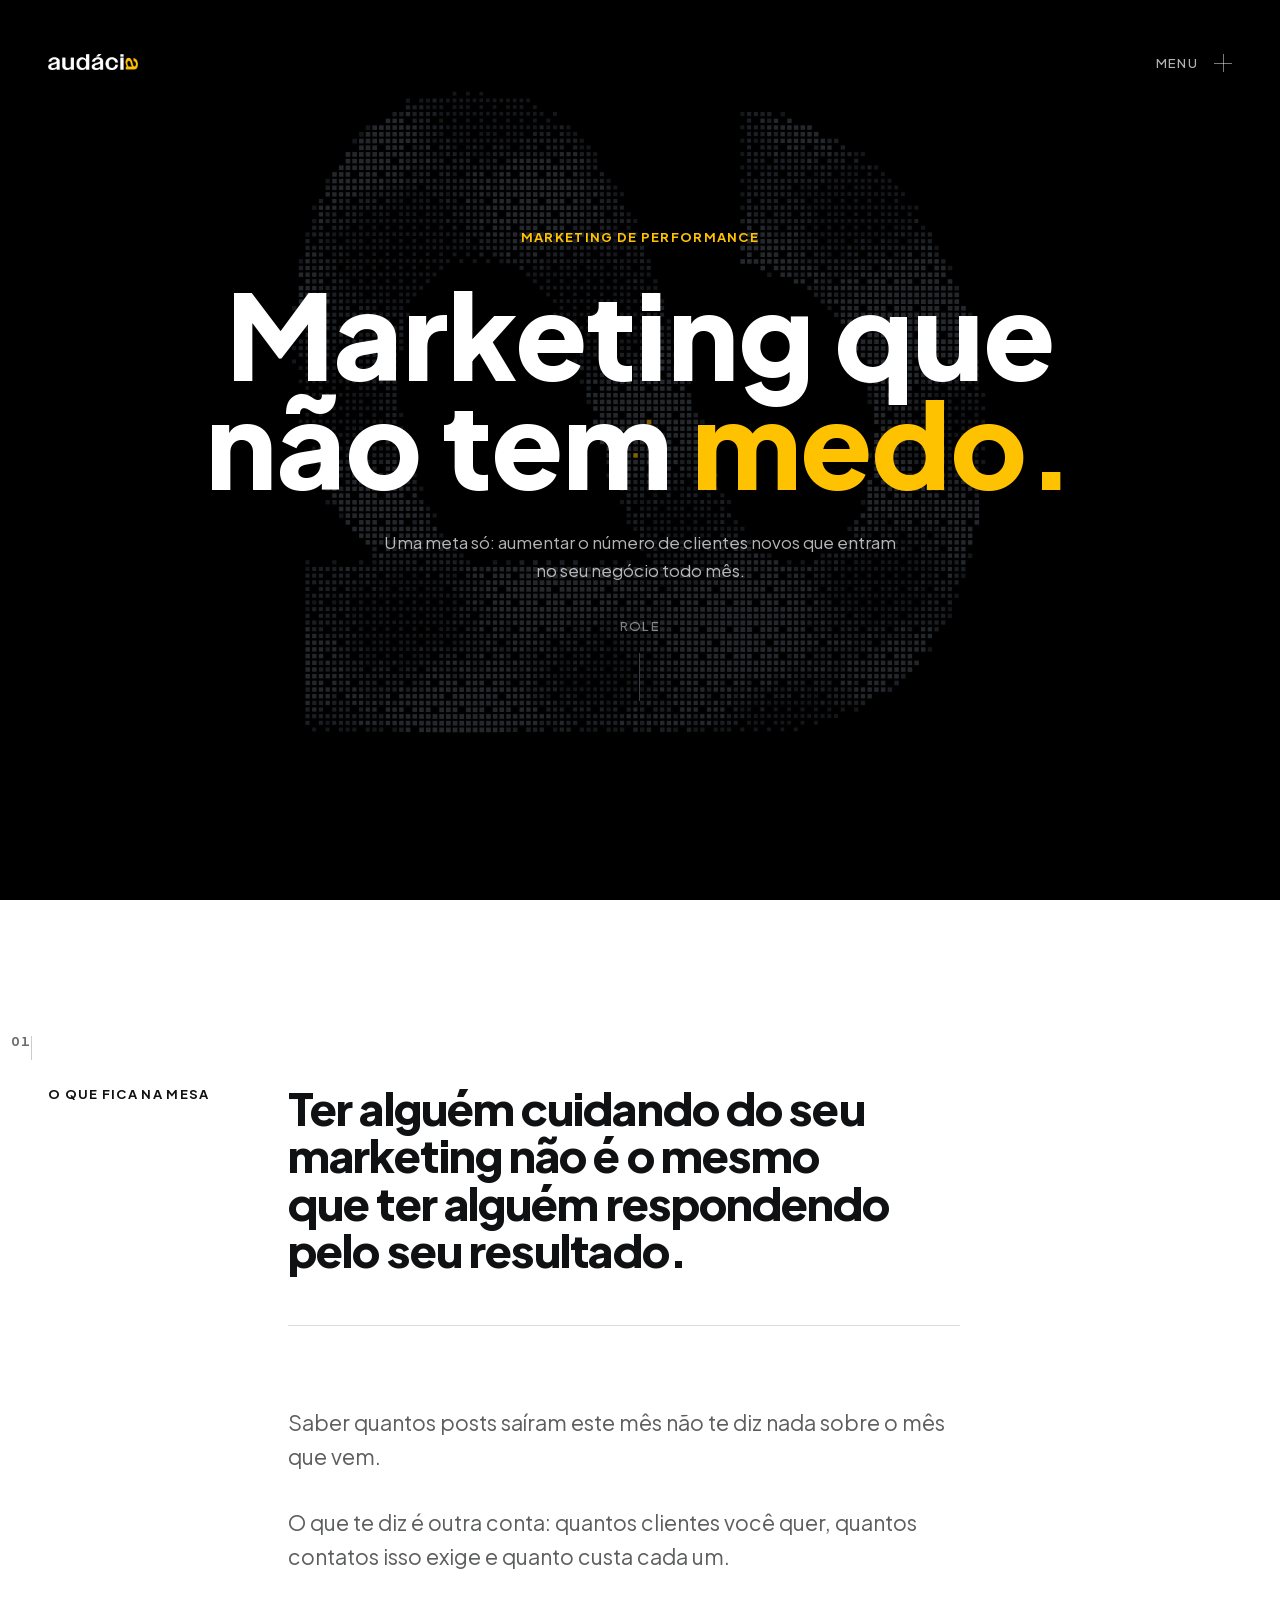
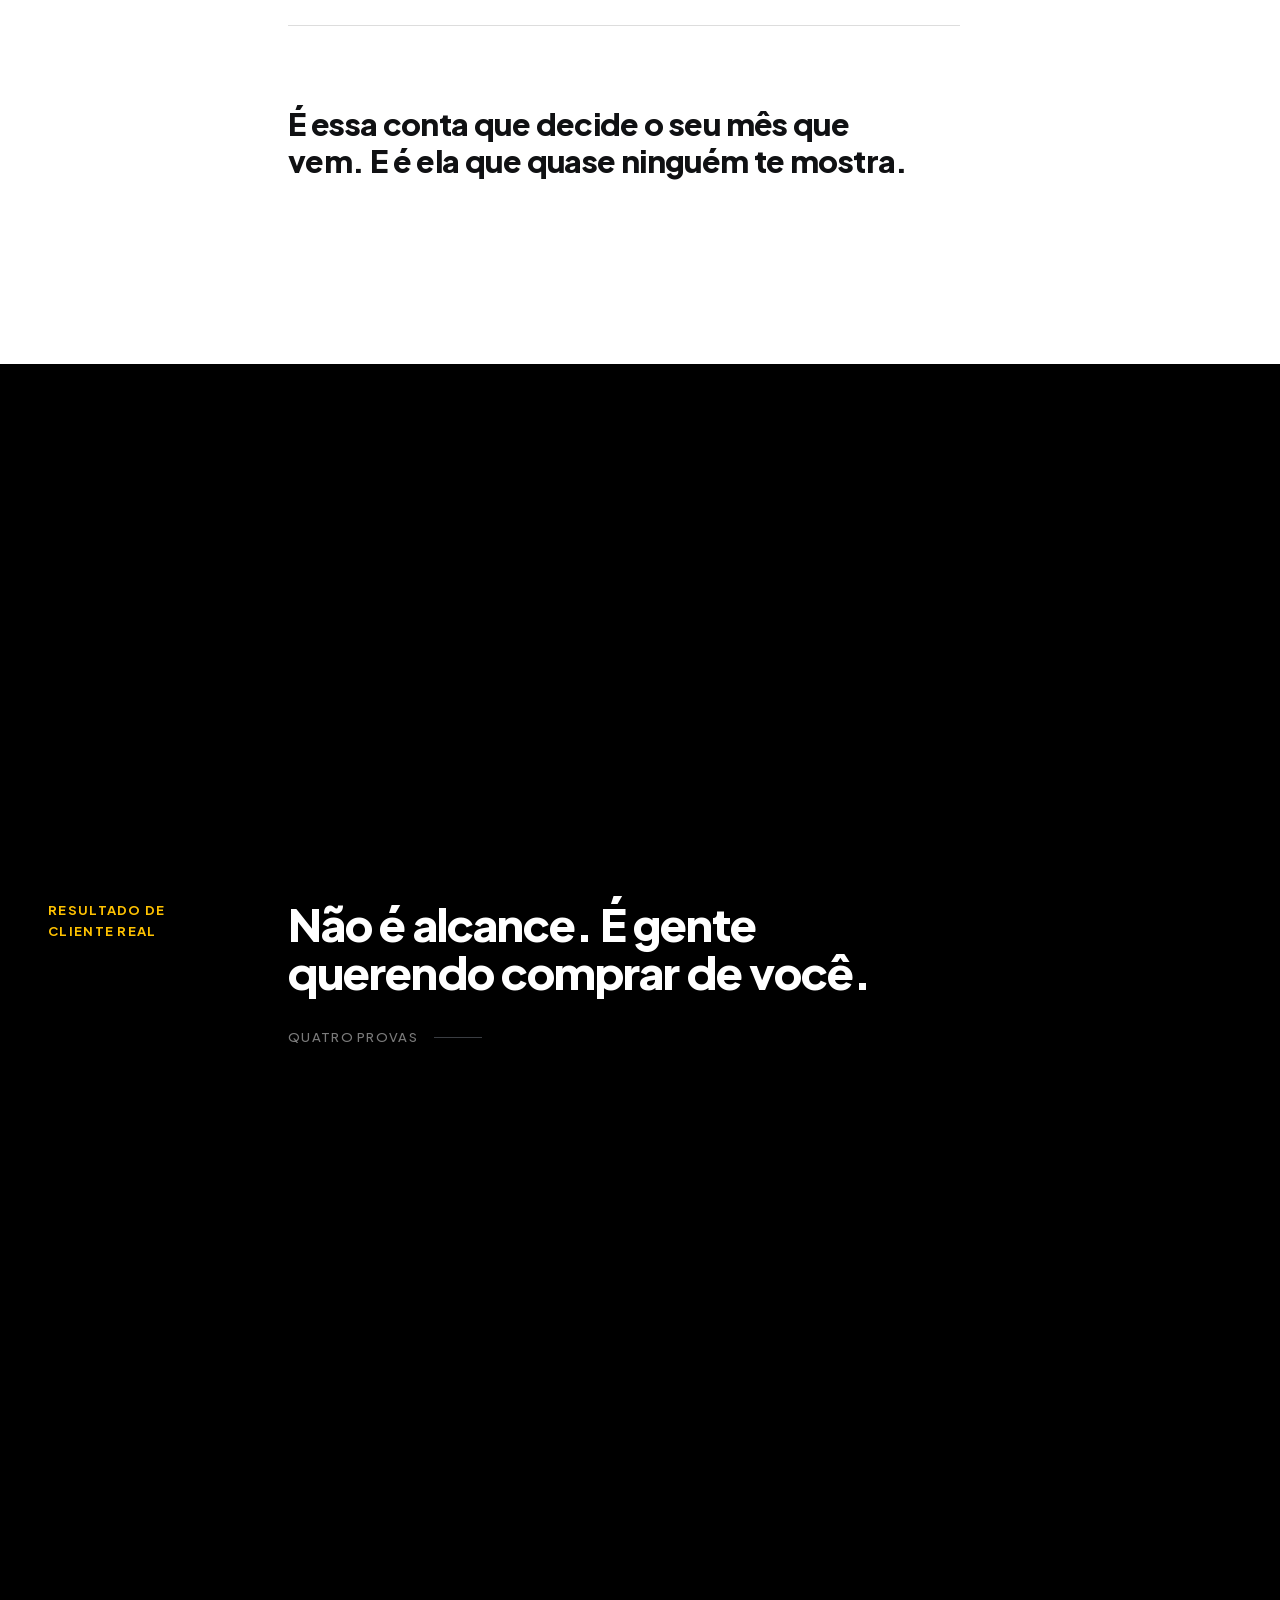
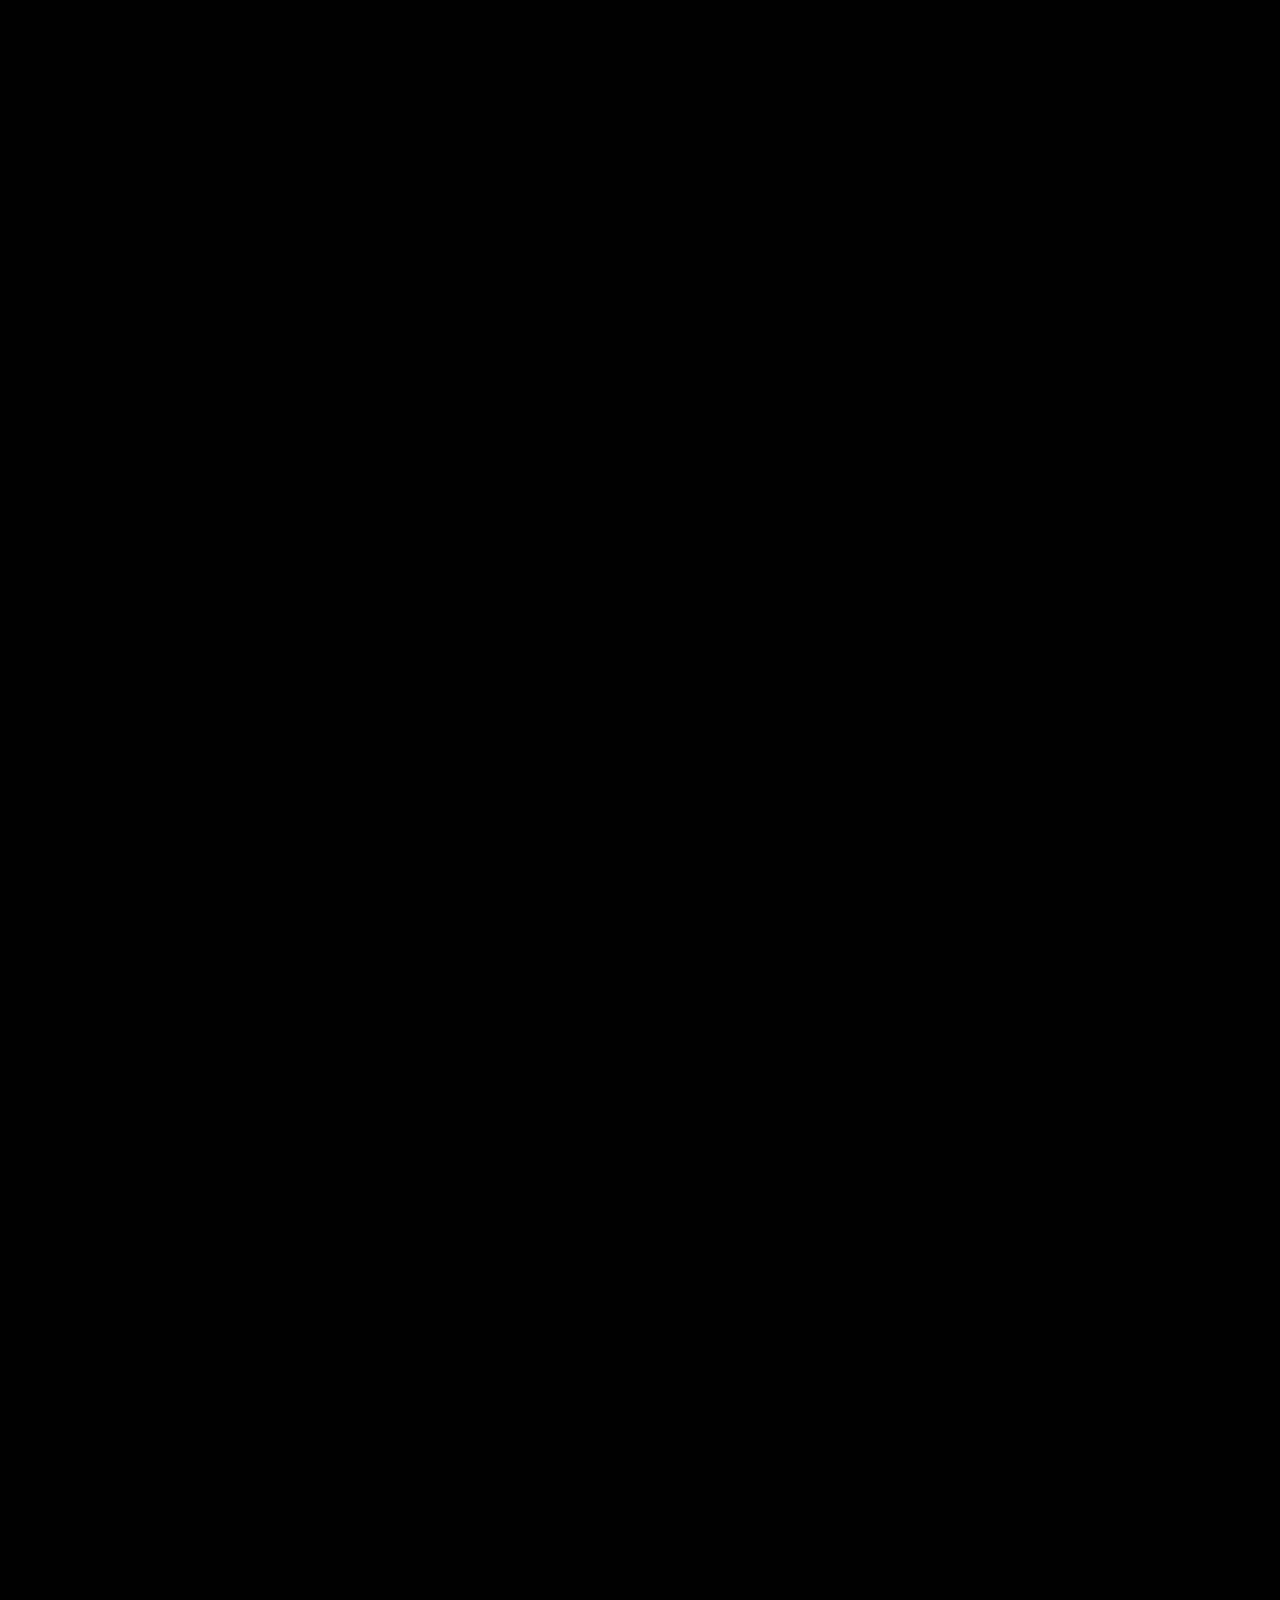
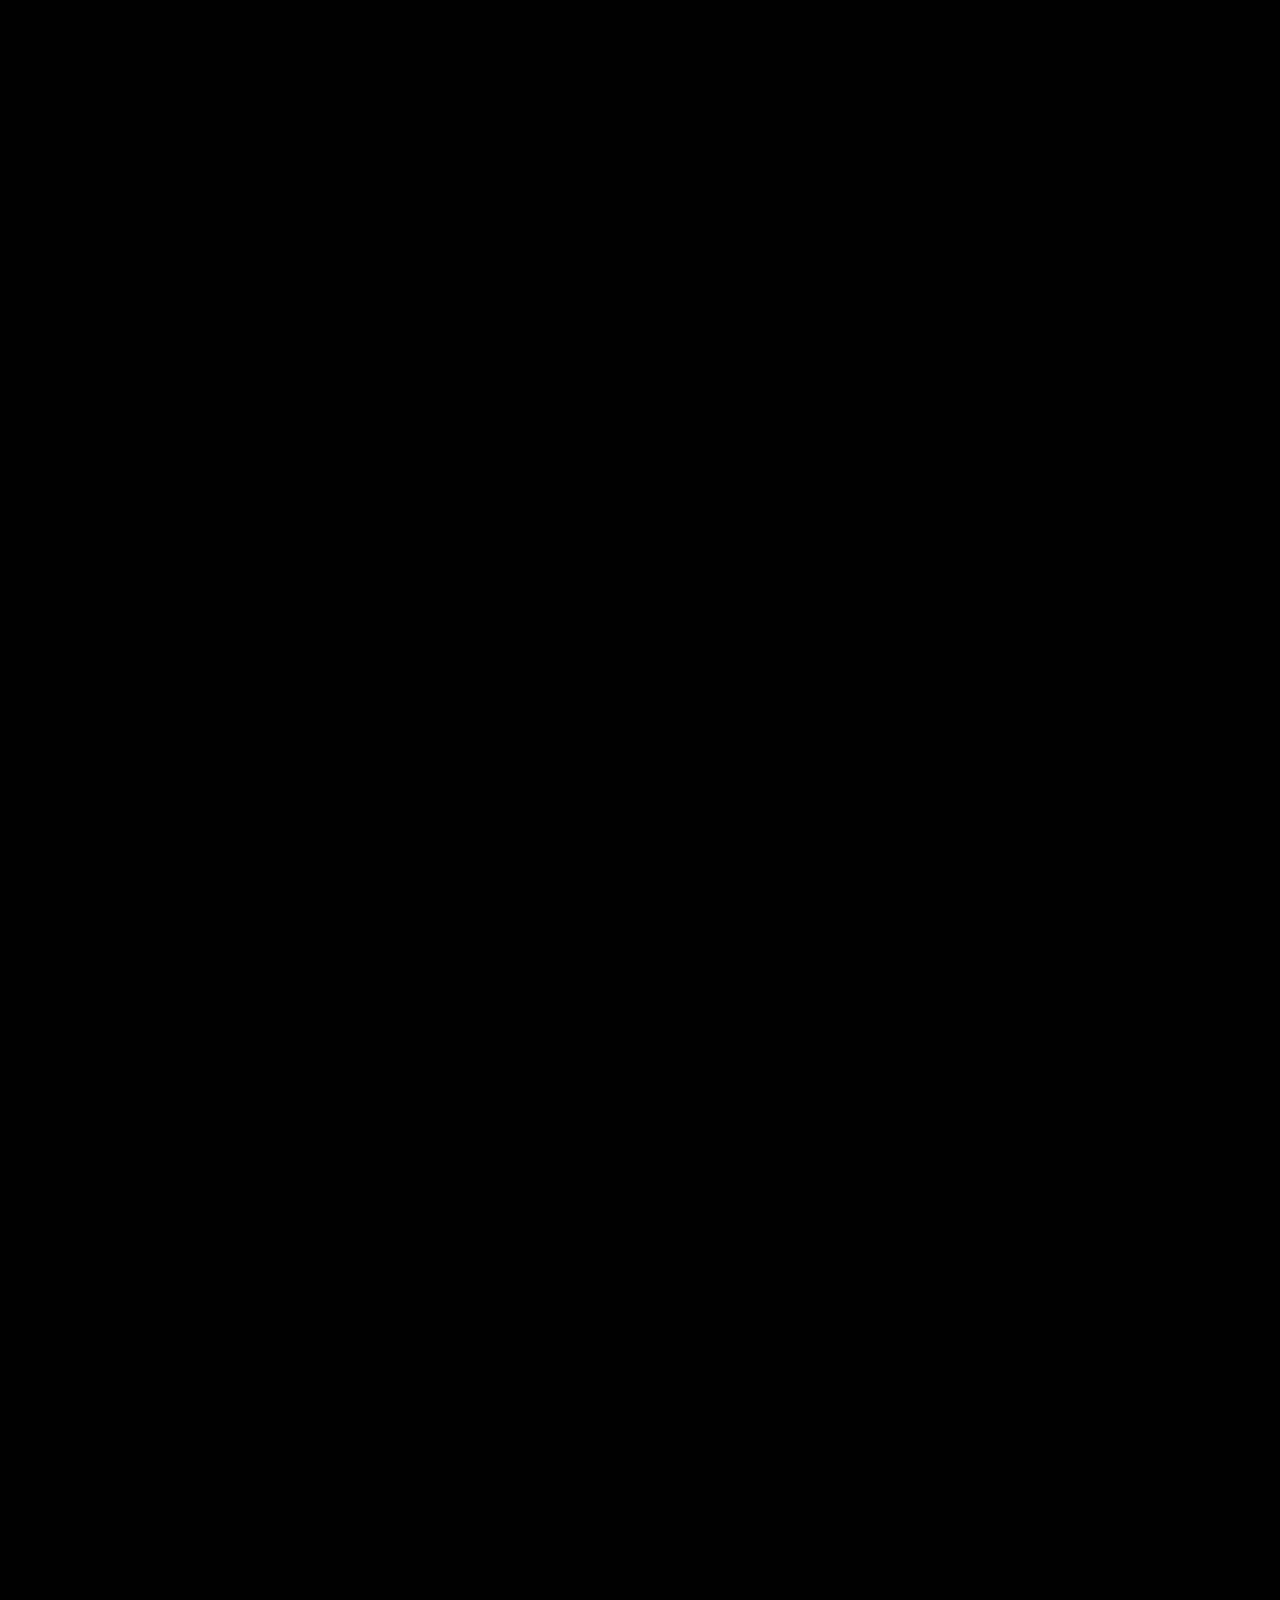
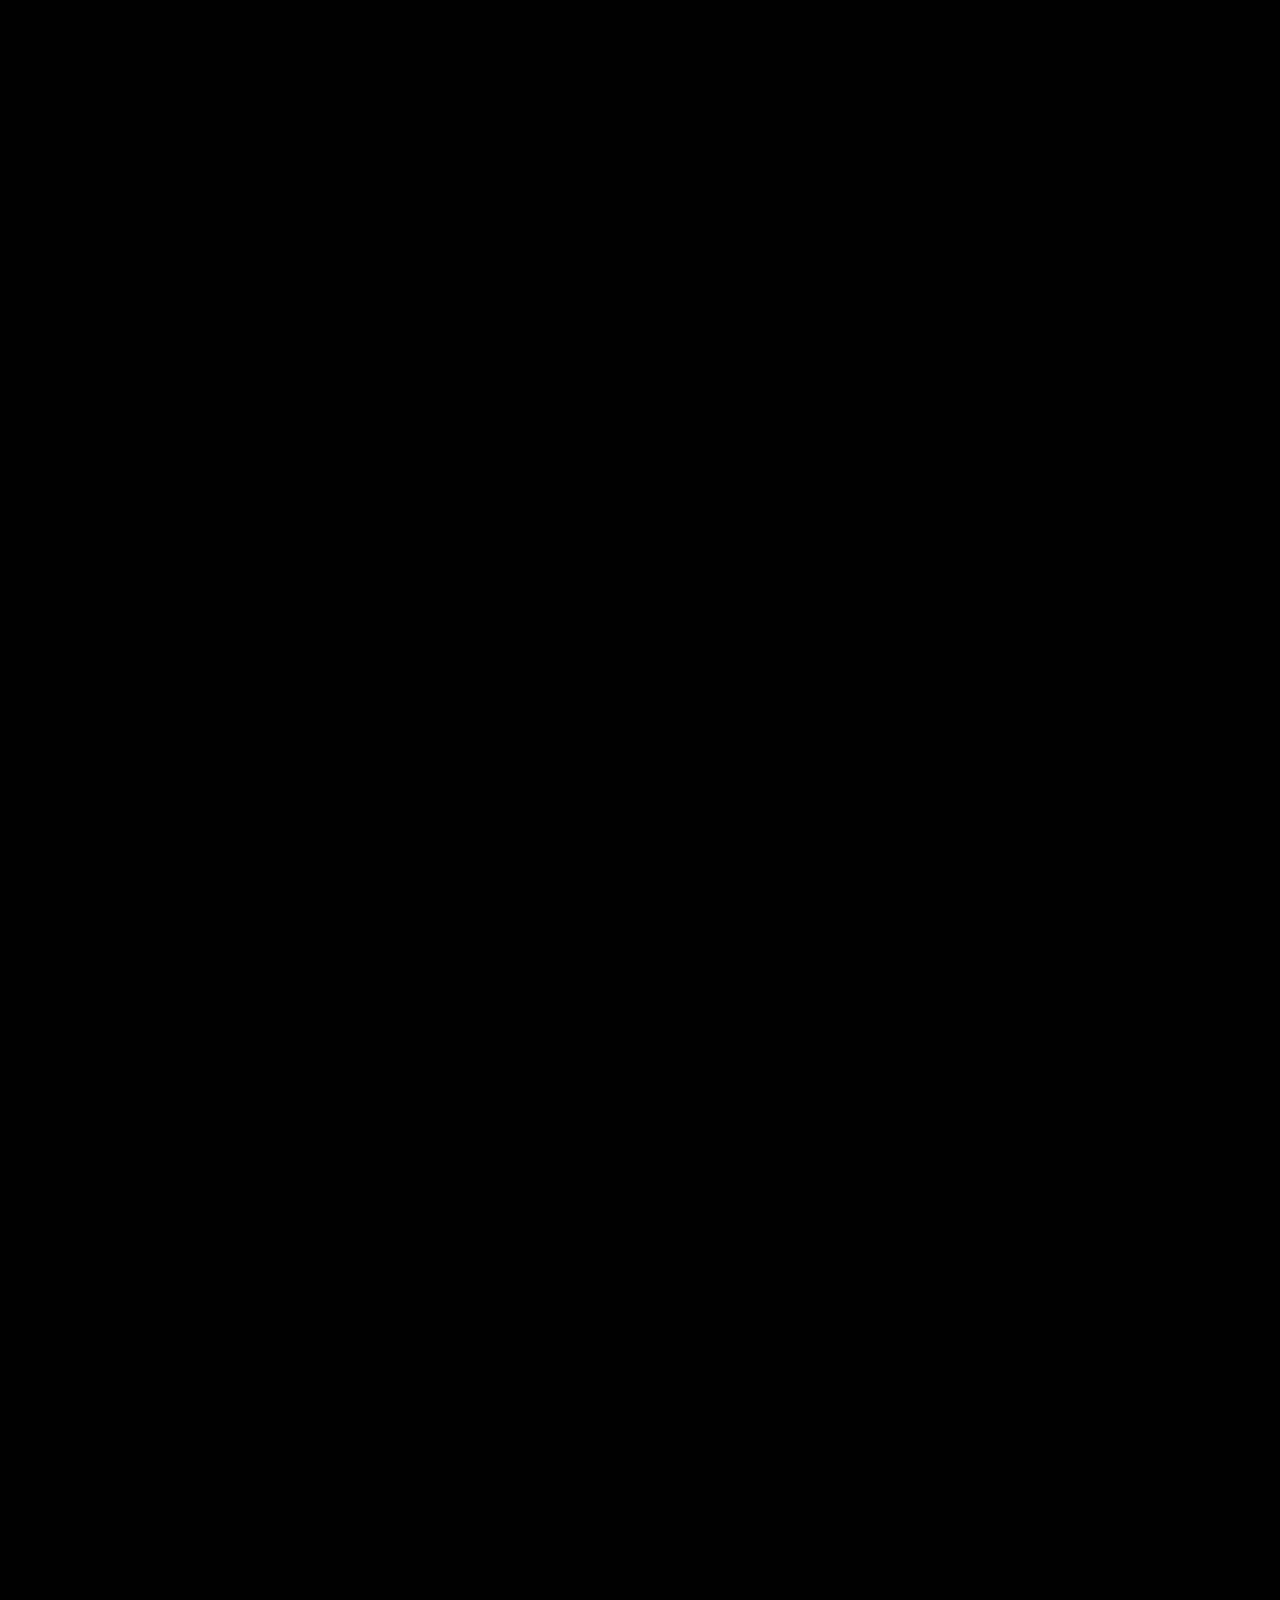
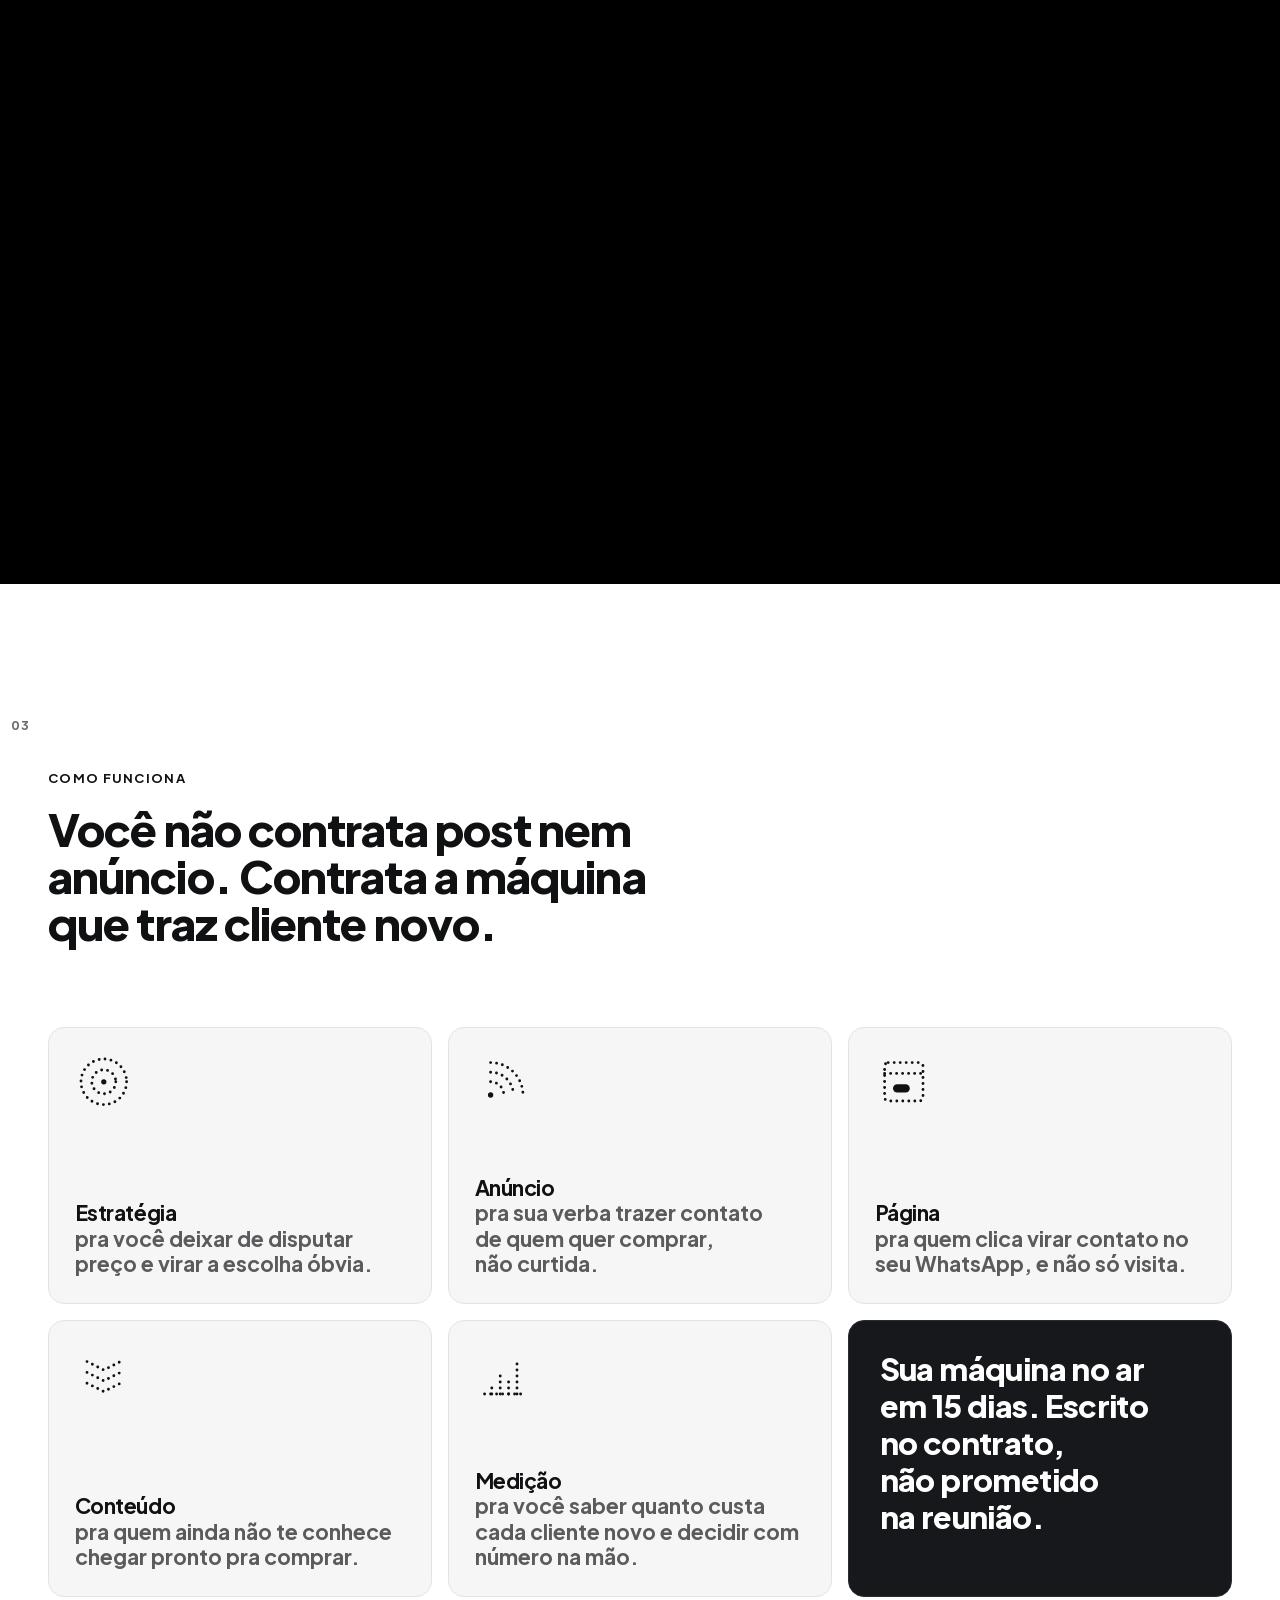
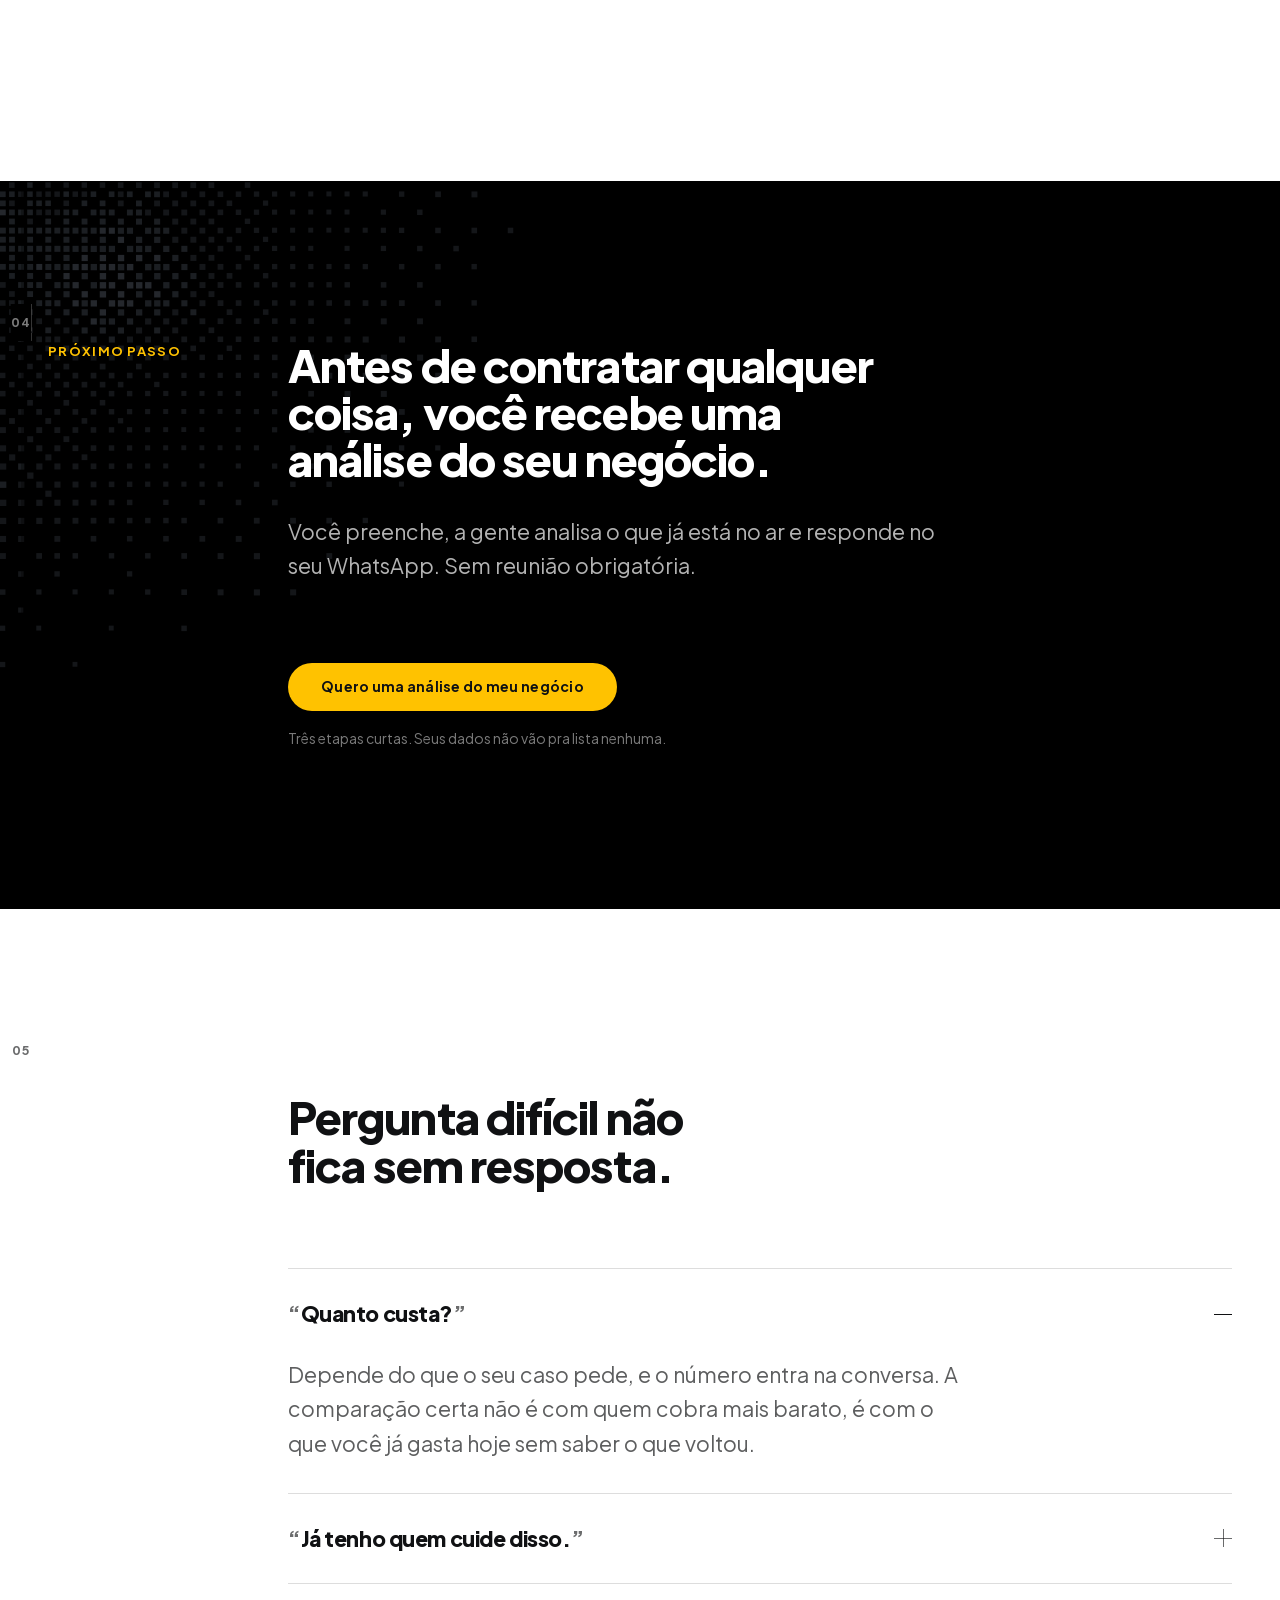
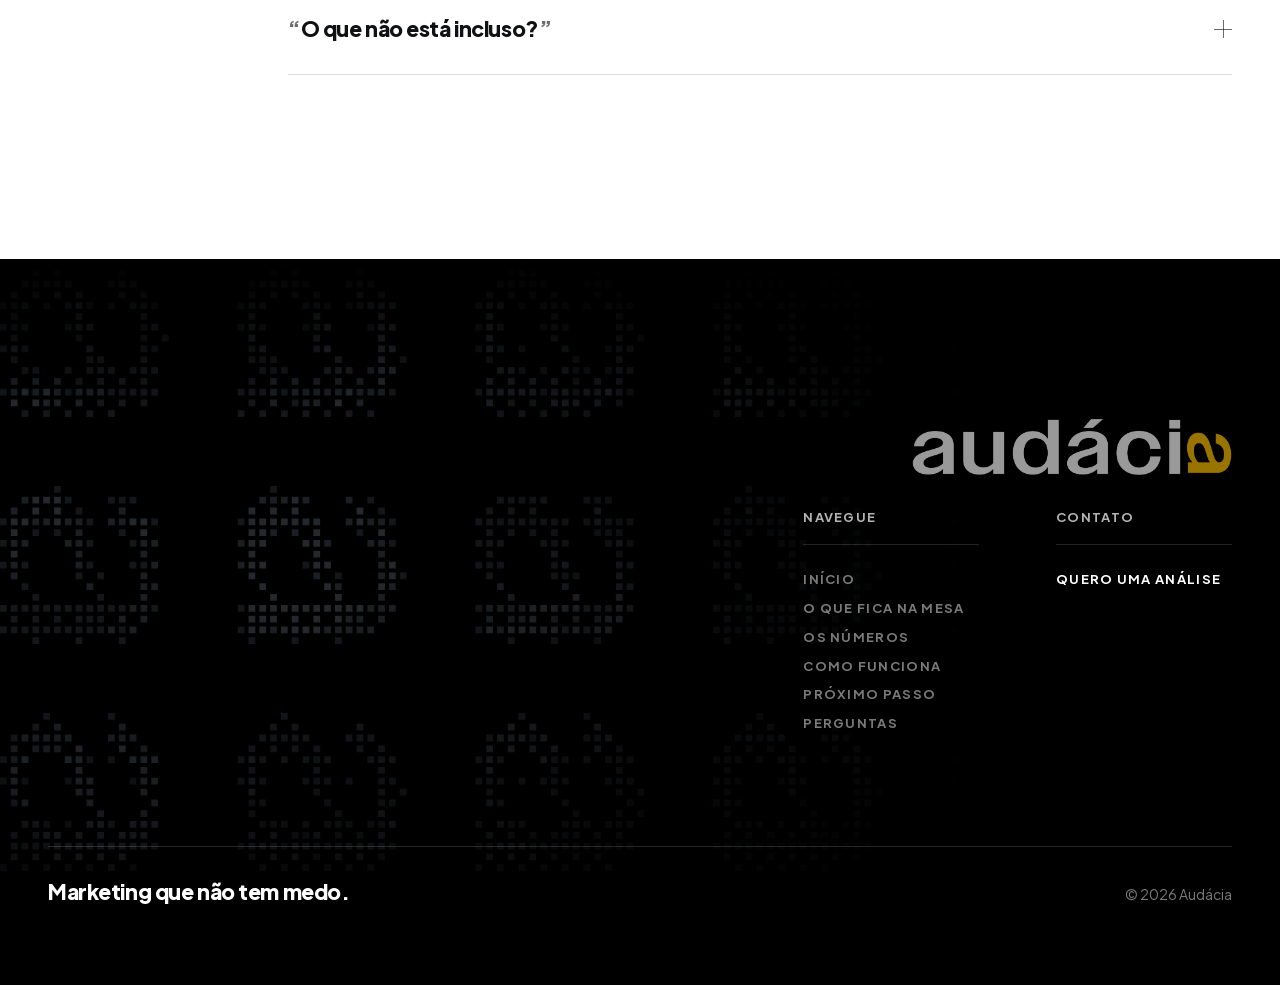
==== index.html @ 314f1c82 "Conserta o envio com JavaScript: redirect_path fica fora do fetch Com origem https a funcao honra o " ====
<!doctype html>
<html lang="pt-BR">
<head>
<meta charset="utf-8">
<meta name="viewport" content="width=device-width, initial-scale=1">
<title>Audácia · Marketing que não tem medo.</title>
<meta name="description" content="Marketing focado em venda. No fim do mês, uma conta só: quantos clientes novos entraram no seu negócio.">
<link rel="canonical" href="https://audacia.marketing/">

<meta name="robots" content="noindex, nofollow">

<meta property="og:type" content="website">
<meta property="og:site_name" content="Audácia">
<meta property="og:locale" content="pt_BR">
<meta property="og:url" content="https://audacia.marketing/">
<meta property="og:title" content="Audácia · Marketing que não tem medo.">
<meta property="og:description" content="Marketing focado em venda. No fim do mês, uma conta só: quantos clientes novos entraram no seu negócio.">
<meta property="og:image" content="https://audacia.marketing/assets/marca/logo2.png">
<meta name="twitter:card" content="summary_large_image">
<meta name="theme-color" content="#000000">

<link rel="icon" href="assets/marca/icone.png">
<link rel="stylesheet" href="tokens.css">
<link rel="stylesheet" href="componentes.css">
<link rel="stylesheet" href="style.css">

</head>
<body>

<span class="malha" aria-hidden="true"></span>
<span class="eixo" aria-hidden="true"></span>

<svg width="0" height="0" style="position:absolute" aria-hidden="true"><defs>

  <g id="ic-estrategia">
    <circle cx="24" cy="24" r="19"/>
    <circle cx="24" cy="24" r="10"/>
    <circle cx="24" cy="24" r="2.2" fill="currentColor" stroke="none"/>
  </g>

  <g id="ic-anuncio">
    <path d="M13 24 A11 11 0 0 1 24 35"/>
    <path d="M13 16 A19 19 0 0 1 32 35"/>
    <path d="M13 8 A27 27 0 0 1 40 35"/>
    <circle cx="13" cy="35" r="2.2" fill="currentColor" stroke="none"/>
  </g>

  <g id="ic-pagina">
    <rect x="8" y="8" width="32" height="32" rx="3"/>
    <path d="M8 17 H40"/>
    <rect x="15" y="26" width="14" height="7" rx="3.5" fill="currentColor" stroke="none"/>
  </g>

  <g id="ic-conteudo">
    <path d="M10 13 L24 20 L38 13"/>
    <path d="M10 22 L24 29 L38 22"/>
    <path d="M10 31 L24 38 L38 31"/>
  </g>

  <g id="ic-medicao">
    <path d="M8 40 H40"/>
    <path d="M14 40 V30"/>
    <path d="M21 40 V20"/>
    <path d="M28 40 V26"/>
    <path d="M35 40 V11"/>
  </g>
</defs></svg>

<section class="palco" id="topo">
  <div class="grafismo-dither grafismo-dither--hero" aria-hidden="true"></div>

  <span class="fio" aria-hidden="true">
    <i class="fio-haste"></i>
    <i class="fio-carro"></i>
  </span>

  <header class="barra">
    <img class="logo" src="assets/marca/logo2.png" alt="Audácia" width="2111" height="375">

    <details class="menu">
      <summary>Menu <span class="marcador" aria-hidden="true"></span></summary>
      <nav class="menu-lista" aria-label="Seções da página">
        <a href="#dor">O que fica na mesa</a>
        <a href="#numeros">Os números</a>
        <a href="#fazemos">Como funciona</a>
        <a href="#contato">Próximo passo</a>
        <a href="#perguntas">Perguntas</a>
      </nav>
    </details>
  </header>

  <div class="miolo">
    <p class="rotulo">Marketing de performance</p>

    <div class="caixa-manchete">

      <h1 class="manchete foco foco--sai">
        <span class="linha">Marketing que</span>
        <span class="linha">não tem <span class="acento">medo.</span></span>
      </h1>
    </div>
    <p class="descritor">Uma meta só: aumentar o número de clientes novos que entram no seu negócio todo mês.</p>
    <p class="deslize">Role <span class="traco" aria-hidden="true"></span></p>
  </div>
</section>

<section class="secao secao--dor contexto-claro" id="dor" data-numero="01" data-capitulo="O que fica na mesa" aria-labelledby="titulo-dor">
  <span class="grafismo-dither grafismo-dither--faixa divisor" aria-hidden="true"></span>
  <span class="fio" aria-hidden="true">
    <i class="fio-haste"></i>
    <i class="fio-carro"></i>
    <b class="fio-num">01</b>
  </span>

  <div class="secao-miolo par">
    <h2 class="rotulo entra" id="titulo-dor">O que fica na mesa</h2>

    <div class="texto">
      <p class="abertura foco foco--acende">Ter alguém cuidando do seu marketing não é o mesmo que ter alguém respondendo pelo seu resultado.</p>

      <div class="corpo">
        <p>Saber quantos posts saíram este mês não te diz nada sobre o mês que vem.</p>
        <p>O que te diz é outra conta: quantos clientes você quer, quantos contatos isso exige e quanto custa cada um.</p>
      </div>

      <p class="fecho">É essa conta que decide o seu mês que vem. E é ela que quase ninguém te mostra.</p>
    </div>
  </div>
</section>

<section class="secao secao--numeros" id="numeros" data-numero="02" data-capitulo="Os números" aria-labelledby="titulo-numeros">
 <div class="pista">
  <div class="grude">
   <ol class="faixa">

    <li class="quadro quadro--abertura">
      <div class="par">
        <p class="rotulo entra">Resultado de cliente real</p>
        <div>
          <h2 class="abertura entra entra--tarde" id="titulo-numeros">Não é alcance. É gente querendo comprar de você.</h2>
          <p class="contador">Quatro provas <span class="traco" aria-hidden="true"></span></p>
        </div>
      </div>
    </li>

    <li class="quadro quadro--1">
      <span class="grafismo-dither grafismo-dither--radial campo-secao" aria-hidden="true"></span>
      <p class="rotulo entra">Prova 01 <span class="de">de 04</span></p>
      <div class="caixa-manchete entra entra--cena">
        <h3 class="manchete">
          <span class="cifra">5.285</span>
          <span class="unidade">inscritos em 11 dias</span>
        </h3>
      </div>
      <p class="descritor">Uma única ação. De 6.678 pessoas que entraram na página, 8 em cada 10 se inscreveram, e a inscrição era gratuita. É o que acontece quando a página é feita pra converter, não pra ser bonita.</p>
    </li>

    <li class="quadro quadro--2">
      <span class="grafismo-dither grafismo-dither--radial campo-secao" aria-hidden="true"></span>
      <p class="rotulo entra">Prova 02 <span class="de">de 04</span></p>
      <div class="caixa-manchete entra entra--cena">
        <h3 class="manchete">
          <span class="cifra">+15 mil</span>
          <span class="unidade">contatos gerados</span>
        </h3>
      </div>
      <p class="descritor">10 mil deles só em 2026. Fila de gente pra atender, não curtida. É a diferença entre ter audiência e ter demanda.</p>
    </li>

    <li class="quadro quadro--3">
      <span class="grafismo-dither grafismo-dither--radial campo-secao" aria-hidden="true"></span>
      <p class="rotulo entra">Prova 03 <span class="de">de 04</span></p>
      <div class="caixa-manchete entra entra--cena">
        <h3 class="manchete">
          <span class="cifra">8</span>
          <span class="unidade">unidades abertas com fila na porta</span>
        </h3>
      </div>
      <p class="descritor">2.308 contatos antes de a primeira porta abrir. Uma das oito lotou as vagas em 24 horas. Abertura cheia não é sorte, é o que se planta nas semanas antes.</p>
    </li>

    <li class="quadro quadro--4">
      <span class="grafismo-dither grafismo-dither--radial campo-secao" aria-hidden="true"></span>
      <p class="rotulo entra">Prova 04 <span class="de">de 04</span></p>
      <div class="caixa-manchete entra entra--cena">
        <h3 class="manchete">
          <span class="unidade">O caso em que o problema não era o anúncio</span>
        </h3>
      </div>
      <p class="descritor">Esse cliente chegou com anúncio rodando e contato que não virava aluno. O anúncio estava certo, o posicionamento é que estava errado. Arrumado o posicionamento, quem chega já chega pronto pra comprar.</p>
    </li>

   </ol>
  </div>
 </div>
</section>

<section class="secao secao--fazemos contexto-claro" id="fazemos" data-numero="03" data-capitulo="Como funciona" aria-labelledby="titulo-fazemos">
  <span class="grafismo-dither grafismo-dither--faixa divisor" aria-hidden="true"></span>
  <span class="fio" aria-hidden="true">
    <i class="fio-haste"></i>
    <i class="fio-carro"></i>
    <b class="fio-num">03</b>
  </span>

  <div class="secao-miolo">

    <div class="cabecalho">
      <p class="rotulo entra">Como funciona</p>
      <h2 class="abertura foco foco--acende" id="titulo-fazemos">Você não contrata post nem anúncio. Contrata a máquina que traz cliente novo.</h2>
    </div>

    <ul class="grade">

      <li class="celula">
        <svg class="icone" viewBox="0 0 48 48" aria-hidden="true"><use href="#ic-estrategia"/></svg>
        <span></span>
        <p class="texto-celula"><span class="nome">Estratégia</span>pra você deixar de disputar preço e virar a escolha óbvia.</p>
      </li>

      <li class="celula">
        <svg class="icone" viewBox="0 0 48 48" aria-hidden="true"><use href="#ic-anuncio"/></svg>
        <span></span>
        <p class="texto-celula"><span class="nome">Anúncio</span>pra sua verba trazer contato de quem quer comprar, não curtida.</p>
      </li>

      <li class="celula">
        <svg class="icone" viewBox="0 0 48 48" aria-hidden="true"><use href="#ic-pagina"/></svg>
        <span></span>
        <p class="texto-celula"><span class="nome">Página</span>pra quem clica virar contato no seu WhatsApp, e não só visita.</p>
      </li>

      <li class="celula">
        <svg class="icone" viewBox="0 0 48 48" aria-hidden="true"><use href="#ic-conteudo"/></svg>
        <span></span>
        <p class="texto-celula"><span class="nome">Conteúdo</span>pra quem ainda não te conhece chegar pronto pra comprar.</p>
      </li>

      <li class="celula">
        <svg class="icone" viewBox="0 0 48 48" aria-hidden="true"><use href="#ic-medicao"/></svg>
        <span></span>
        <p class="texto-celula"><span class="nome">Medição</span>pra você saber quanto custa cada cliente novo e decidir com número na mão.</p>
      </li>

      <li class="celula celula--ancora contexto-escuro">
        <p class="fecho">Sua máquina no ar em 15 dias. Escrito no contrato, não prometido na reunião.</p>
      </li>

    </ul>

  </div>
</section>

<section class="secao secao--formulario" id="contato" data-numero="04" data-capitulo="Próximo passo" aria-labelledby="titulo-formulario">
  <span class="grafismo-dither grafismo-dither--canto campo-secao" aria-hidden="true"></span>
  <span class="fio" aria-hidden="true">
    <i class="fio-haste"></i>
    <i class="fio-carro"></i>
    <b class="fio-num">04</b>
  </span>

  <form class="forma" method="post"
        action="https://uwsrhlifgdpmkezduimk.supabase.co/functions/v1/leads-webhook?key=531800281d17a03a5f799f5c4f04bb41"
        data-destino="supabase:leads">

    <input type="hidden" name="form_name" value="home-audacia">

    <input type="hidden" name="redirect_path" value="/recebido/">
    <input type="hidden" name="pagina" value="">
    <input type="hidden" name="utm_source" value="">
    <input type="hidden" name="utm_medium" value="">
    <input type="hidden" name="utm_campaign" value="">
    <input type="hidden" name="utm_term" value="">
    <input type="hidden" name="utm_content" value="">

    <div class="secao-miolo">
      <div class="cabecalho par">
        <p class="rotulo entra">Próximo passo</p>
        <div>
          <h2 class="abertura foco foco--acende" id="titulo-formulario">Antes de contratar qualquer coisa, você recebe uma análise do seu negócio.</h2>
          <p class="descritor">Você preenche, a gente analisa o que já está no ar e responde no seu WhatsApp. Sem reunião obrigatória.</p>
          <p class="acao"><a class="botao botao--primario" href="#etapa-1">Quero uma análise do meu negócio</a></p>
          <p class="convite-nota">Três etapas curtas. Seus dados não vão pra lista nenhuma.</p>
        </div>
      </div>
    </div>

    <div class="sala">
      <div class="sala-miolo">

        <ol class="indice">
          <li class="ind-1"><a href="#etapa-1">01 Quem é você <span class="passo-marca" aria-hidden="true"></span></a></li>
          <li class="ind-2"><a href="#etapa-2">02 O seu negócio <span class="passo-marca" aria-hidden="true"></span></a></li>
          <li class="ind-3"><a href="#etapa-3">03 O que já roda <span class="passo-marca" aria-hidden="true"></span></a></li>
        </ol>

        <div class="passo" id="etapa-1">
          <div class="linha passo-cabecalho">
            <span class="passo-numero">01</span>
            <p class="passo-nome">Quem é você</p>
          </div>
          <div class="linha campo">
            <label class="campo-rotulo" for="form-nome">Seu nome</label>
            <input class="campo-entrada" id="form-nome" name="nome" type="text" autocomplete="name" placeholder="como a gente te chama" required>
          </div>
          <div class="linha campo">
            <label class="campo-rotulo" for="form-whatsapp">WhatsApp</label>
            <input class="campo-entrada" id="form-whatsapp" name="whatsapp" type="tel" inputmode="tel" autocomplete="tel" placeholder="(11) 91234 5678" required>
          </div>
          <div class="linha campo">
            <label class="campo-rotulo" for="form-email">E-mail</label>
            <input class="campo-entrada" id="form-email" name="email" type="email" autocomplete="email" placeholder="voce@seunegocio.com.br" required>
          </div>
          <div class="linha">
            <p class="avanco"><a class="botao botao--secundario" href="#etapa-2">Próxima etapa</a></p>
          </div>
        </div>

        <div class="passo" id="etapa-2">
          <div class="linha passo-cabecalho">
            <span class="passo-numero">02</span>
            <p class="passo-nome">O seu negócio</p>
          </div>
          <div class="linha campo">
            <label class="campo-rotulo" for="form-negocio">Nome do seu negócio</label>
            <input class="campo-entrada" id="form-negocio" name="negocio" type="text" autocomplete="organization" placeholder="o nome que aparece pro cliente" required>
          </div>
          <div class="linha campo">
            <label class="campo-rotulo" for="form-link">Link do site ou do Instagram</label>
            <input class="campo-entrada" id="form-link" name="link" type="text" inputmode="url" placeholder="instagram.com/seunegocio" aria-describedby="ajuda-link" required>
            <span class="campo-mensagem" id="ajuda-link">É daqui que sai a sua análise.</span>
          </div>
          <div class="linha">
            <p class="avanco">
              <a class="botao botao--secundario" href="#etapa-3">Próxima etapa</a>
              <a class="botao botao--texto" href="#etapa-1">Voltar</a>
            </p>
          </div>
        </div>

        <div class="passo" id="etapa-3">
          <div class="linha passo-cabecalho">
            <span class="passo-numero">03</span>
            <p class="passo-nome">O que já roda hoje <span class="opcional">(opcional)</span></p>
          </div>
          <div class="linha campo">
            <label class="campo-rotulo" for="form-quem">Quem cuida do seu marketing hoje?</label>
            <input class="campo-entrada" id="form-quem" name="quem" type="text" placeholder="agência, freela, você mesmo">
          </div>
          <div class="linha campo">
            <label class="campo-rotulo" for="form-verba">Quanto investe por mês hoje?</label>
            <input class="campo-entrada" id="form-verba" name="verba" type="text" placeholder="uma faixa já basta">
          </div>
          <div class="linha">
            <div class="envio" aria-live="polite">
              <button class="botao botao--primario botao-envio" type="submit">Enviar pra Audácia</button>
              <p class="falta falta-1">Falta a etapa 01, e sem ela não tem como te responder. <a href="#etapa-1">Voltar pra ela</a></p>
              <p class="falta falta-2">Falta a etapa 02, e é dela que sai a análise. <a href="#etapa-2">Voltar pra ela</a></p>
              <p class="sucesso">Recebido. Sua análise chega no seu WhatsApp.</p>
              <p class="erro-envio">Não deu pra enviar agora. Tente de novo em alguns segundos.</p>
              <p class="microcopy">Seus dados não vão pra lista nenhuma. A gente responde pessoalmente.</p>
            </div>
          </div>
        </div>

      </div>
    </div>
  </form>
</section>

<section class="secao secao--perguntas contexto-claro" id="perguntas" data-numero="05" data-capitulo="Perguntas diretas" aria-labelledby="titulo-perguntas">
  <span class="fio" aria-hidden="true">
    <i class="fio-haste"></i>
    <i class="fio-carro"></i>
    <b class="fio-num">05</b>
  </span>

  <div class="secao-miolo par">
    <p class="rotulo entra">Antes de você perguntar</p>

    <div class="coluna">
      <h2 class="abertura foco foco--acende" id="titulo-perguntas">Pergunta difícil não fica sem resposta.</h2>

      <div class="lista">
        <details class="item" name="perguntas" open>
          <summary class="pergunta"><span><span class="aspa">“</span>Quanto custa?<span class="aspa">”</span></span><span class="marcador" aria-hidden="true"></span></summary>
          <p class="resposta">Depende do que o seu caso pede, e o número entra na conversa. A comparação certa não é com quem cobra mais barato, é com o que você já gasta hoje sem saber o que voltou.</p>
        </details>

        <details class="item" name="perguntas">
          <summary class="pergunta"><span><span class="aspa">“</span>Já tenho quem cuide disso.<span class="aspa">”</span></span><span class="marcador" aria-hidden="true"></span></summary>
          <p class="resposta">Ótimo, então você tem com o que comparar. O que costuma faltar não é mais anúncio, é alguém respondendo quanto custou cada cliente novo.</p>
        </details>

        <details class="item" name="perguntas">
          <summary class="pergunta"><span><span class="aspa">“</span>O que não está incluso?<span class="aspa">”</span></span><span class="marcador" aria-hidden="true"></span></summary>
          <p class="resposta">Verba de mídia é sua e vai no seu cartão. Filmagem em campo não entra. Atender e vender pro contato que chega é o seu time.</p>
        </details>
      </div>
    </div>
  </div>
</section>

<footer class="secao secao--rodape" id="rodape">
  <span class="grafismo-dither grafismo-dither--repeticao campo-secao" aria-hidden="true"></span>

  <div class="secao-miolo rodape-topo">
    <img class="marca-gigante" src="assets/marca/logo2.png" alt="Audácia" width="2111" height="375" loading="lazy" decoding="async">

    <div class="rodape-colunas">
      <nav class="rodape-coluna" aria-label="Seções da página">
        <p class="rodape-coluna-titulo">Navegue</p>
        <a href="#topo">Início</a>
        <a href="#dor">O que fica na mesa</a>
        <a href="#numeros">Os números</a>
        <a href="#fazemos">Como funciona</a>
        <a href="#contato">Próximo passo</a>
        <a href="#perguntas">Perguntas</a>
      </nav>

      <div class="rodape-coluna">
        <p class="rodape-coluna-titulo">Contato</p>
        <a class="contato-acao" href="#contato">Quero uma análise</a>

      </div>
    </div>
  </div>

  <div class="rodape-legal">
    <div class="secao-miolo rodape-legal-miolo">
      <p class="fecho">Marketing que não tem medo.</p>
      <p class="microcopy">© 2026 Audácia</p>
    </div>
  </div>
</footer>

<script>
(function () {
  var raiz = document.documentElement;
  var pista = document.querySelector('.pista');
  var grude = document.querySelector('.grude');
  var faixa = document.querySelector('.faixa');
  if (!pista || !faixa) return;

  var lento = matchMedia('(prefers-reduced-motion: reduce)');
  var quadros = 0, passo = 0, ligado = false, pedido = 0;

  function podeLigar() {
    // 1. tela de dedo não ganha trilho: no celular as provas empilham
    if (innerWidth < 700) return false;
    // 2. quem pediu menos movimento não recebe movimento
    if (lento.matches) return false;
    // 3. JANELA QUE NÃO É JANELA. Medido em 03/08: um visualizador que
    //    renderiza a página num quadro da altura do conteúdo inteiro deixa
    //    innerHeight em dezenas de milhares de pixels. Ali o sticky não tem o
    //    que prender e o trilho ficaria parado escondendo as provas. Uma
    //    janela de navegador de verdade não passa disto.
    if (innerHeight > 1600) return false;
    // 4. e só liga se existe rolagem de sobra pra consumir
    return raiz.scrollHeight > innerHeight * 1.4;
  }

  function medir() {
    if (!ligado) return;
    pista.style.height = '';
    quadros = faixa.children.length;
    passo = innerWidth;                 // uma prova por tela, sem sobra
    // cada troca custa uma tela e meia de rolagem: dá tempo de ler a prova
    // parada e ainda sentir a passagem
    pista.style.height = Math.round(innerHeight * (1 + (quadros - 1) * 1.5)) + 'px';
    andar();
  }

  /* O MOVIMENTO ENCAIXA EM CADA PROVA, e não corre em linha reta.
     Trilho contínuo é a receita da ICOMAT e serve pros cards pequenos dela;
     com quatro monumentos de tela cheia ele entrega duas provas cortadas ao
     meio quase o tempo todo, que é o oposto do que foi aprovado em 02/08
     ("cada prova é um monumento com vazio em volta").
     Aqui cada prova tem um trecho de ESPERA, em que ela fica parada e inteira
     na tela, e a troca acontece no fim do trecho, rápido e suavizada. O gesto
     da referência (vem da direita com o scroll) fica; a composição aprovada
     volta. */
  var ESPERA = 0.58;   // fração do trecho em que a prova fica parada

  function andar() {
    if (!ligado) return;
    var r = pista.getBoundingClientRect();
    var curso = r.height - innerHeight;
    var p = curso > 0 ? Math.min(1, Math.max(0, -r.top / curso)) : 0;

    var vaos = quadros - 1;                       // quantas trocas existem
    var t = p * vaos;                             // 0 .. vaos
    var k = Math.min(vaos - 1, Math.floor(t));
    var f = t - k;                                // 0..1 dentro do trecho
    var m = f <= ESPERA ? 0 : (f - ESPERA) / (1 - ESPERA);
    m = m * m * (3 - 2 * m);                      // suaviza a troca
    var indice = vaos > 0 ? k + m : 0;

    faixa.style.transform = 'translate3d(' + (-indice * passo) + 'px,0,0)';
  }

  function noQuadro() { pedido = 0; andar(); }
  function aoRolar() { if (!pedido) pedido = requestAnimationFrame(noQuadro); }

  function avaliar() {
    var deve = podeLigar();
    if (deve === ligado) { if (ligado) medir(); return; }
    ligado = deve;
    raiz.classList.toggle('pode-trilho', ligado);
    if (ligado) {
      medir();
      addEventListener('scroll', aoRolar, { passive: true });
    } else {
      removeEventListener('scroll', aoRolar);
      pista.style.height = '';
      faixa.style.transform = '';
    }
  }

  avaliar();
  addEventListener('resize', avaliar);
  addEventListener('load', avaliar);          // fontes e imagens mudam a medida
  if (lento.addEventListener) lento.addEventListener('change', avaliar);
})();
</script>

<script>
(function () {
  if (!('IntersectionObserver' in window)) return;
  if (matchMedia('(prefers-reduced-motion: reduce)').matches) return;

  /* JANELA QUE NÃO É JANELA. A mesma guarda do trilho, pela mesma razão e
     medida do mesmo jeito (03/08): num visualizador que renderiza a página
     inteira num quadro da altura do conteúdo, quem rola é a página de FORA, e
     um observador preso a este viewport nunca recebe a rolagem. Sem esta
     linha, medido em 04/08 numa janela de 13.000px: 14 blocos de texto ficam
     invisíveis esperando um evento que não vem. É literalmente o defeito da
     TRIONN, e esta página já sumiu duas vezes por causa dele.
     Aqui o movimento simplesmente não liga, e a página fica como sempre foi. */
  if (innerHeight > 1600) return;

  var alvos = [].slice.call(document.querySelectorAll('.entra, .campo-secao'));
  if (!alvos.length) return;

  // 1. quem já está na tela nasce pronto, sem transição nenhuma
  var restantes = alvos.filter(function (el) {
    if (el.getBoundingClientRect().top < innerHeight * 0.9) { el.classList.add('entrou'); return false; }
    return true;
  });

  // 2. agora sim o estado inicial passa a valer, e só pro que está longe
  document.documentElement.classList.add('js-motion');

  // 3. cada um chega uma vez e o observador larga o osso
  var obs = new IntersectionObserver(function (linhas) {
    linhas.forEach(function (l) {
      if (!l.isIntersecting) return;
      l.target.classList.add('entrou');
      obs.unobserve(l.target);
    });
  }, { rootMargin: '0px 0px -12% 0px' });   // chega um pouco antes da borda de baixo

  restantes.forEach(function (el) { obs.observe(el); });
})();
</script>

<script src="assets/foco.js" defer></script>

<script src="assets/grafismo-vivo.js" defer></script>

<script>
  window.AUDACIA_TRACKER = {
    endpoint: 'https://uwsrhlifgdpmkezduimk.supabase.co/functions/v1/tracker-pixel',
    key: '531800281d17a03a5f799f5c4f04bb41'
  };
</script>
<script src="assets/tracker.js" defer></script>

<script>
(function () {
  var f = document.querySelector('.forma');
  if (!f) return;

  var q = new URLSearchParams(location.search);
  var campo = function (nome) { return f.querySelector('[name="' + nome + '"]'); };
  var preenche = function (nome, valor) {
    var el = campo(nome);
    if (el) el.value = valor || '';
  };
  preenche('pagina', location.href);
  ['utm_source', 'utm_medium', 'utm_campaign', 'utm_term', 'utm_content']
    .forEach(function (k) { preenche(k, q.get(k)); });

  var enviando = false;
  var botao = f.querySelector('.botao-envio');
  var rotulo = botao ? botao.textContent : '';

  f.addEventListener('submit', function (e) {
    e.preventDefault();
    /* clique duplo no momento do dinheiro grava DOIS leads e o CRM ganha um
       alvo duplicado: a trava é aqui, não no banco */
    if (enviando) return;
    enviando = true;
    f.classList.remove('forma--falhou');
    if (botao) { botao.disabled = true; botao.textContent = 'Enviando…'; }

    /* ⚠️ O `redirect_path` SAI do envio por fetch, e isto não é detalhe.
       Ele existe pro POST nativo do navegador, que precisa que a FUNÇÃO leve a
       pessoa pra confirmação. Mandado junto no fetch, a função responde 303, o
       fetch SEGUE o redirect sozinho, recebe o HTML do /recebido/ e o `.json()`
       estoura no catch: o lead entra no banco e a pessoa lê "não deu pra
       enviar", o que convida a mandar de novo e duplicar o alvo no CRM.
       Quando o JS está no comando, é o JS que navega.

       ISTO SÓ APARECEU NA PRODUÇÃO, e a lição é do teste e não do código: o
       guarda do redirect exige origem `https`, e em `localhost` (http) a função
       devolvia JSON, então o caminho testado localmente NÃO era o caminho real.
       Régua: comportamento que depende de https não se prova em localhost. */
    var dados = new FormData(f);
    dados.delete('redirect_path');

    fetch(f.action, { method: 'POST', body: dados })
      .then(function (r) { return r.json(); })
      .then(function (d) {
        if (!d || !d.ok) throw new Error('recusado');
        f.classList.add('forma--enviada');
        var destino = campo('redirect_path');
        location.assign(destino && destino.value ? destino.value : '/recebido/');
      })
      .catch(function () {
        enviando = false;
        if (botao) { botao.disabled = false; botao.textContent = rotulo; }
        f.classList.add('forma--falhou');
      });
  });
})();
</script>

</body>
</html>
---- tokens.css ----
@font-face {
  font-family: 'Plus Jakarta Sans';
  src: url('assets/fontes/plus-jakarta-sans-latin.woff2') format('woff2');
  font-weight: 200 800;
  font-style: normal;
  font-display: swap;
}

:root {

  --marca-preto:        #101113;
  --marca-preto-forte:  #000000;
  --marca-amarelo:      #ffc200;
  --marca-branco:       #ffffff;
  --marca-cinza:        #383838;
  --marca-cinza-dagua:  #282829;

  --amarelo-fundo-1:    #e6af00;
  --amarelo-fundo-2:    #c99700;

  --preto-elevado-1:    #16181b;
  --preto-elevado-2:    #1c2025;
  --cinza-grafismo:     #24272c;
  --cinza-grafismo-2:   #1b1e22;
  --cinza-grafismo-3:   #141619;
  --cinza-borda-1:      #2a2d30;
  --cinza-borda-2:      #3a3d42;

  --branco-70:          rgba(255, 255, 255, 0.70);
  --branco-48:          rgba(255, 255, 255, 0.48);
  --preto-68:           rgba(16, 17, 19, 0.68);
  --preto-62:           rgba(16, 17, 19, 0.62);

  --vermelho-escuro-ctx:  #ff6a55;
  --vermelho-claro-ctx:   #b3261e;
  --vermelho-acento-ctx:  #7f1408;
  --vermelho-cinza-ctx:   #ff8d7c;
  --verde-escuro-ctx:     #35c479;
  --verde-claro-ctx:      #157f3f;
  --verde-acento-ctx:     #0d4f2b;
  --verde-cinza-ctx:      #6fd39b;

  --escala-1: 0.25rem;
  --escala-2: 0.5rem;
  --escala-3: 0.75rem;
  --escala-4: 1rem;
  --escala-6: 1.5rem;
  --escala-8: 2rem;
  --escala-12: 3rem;
  --escala-16: 4rem;
  --escala-24: 6rem;
  --escala-32: 8rem;

  --fonte-titulo: 'Owners', 'Plus Jakarta Sans', system-ui, sans-serif;
  --fonte-texto:  'Owners', 'Plus Jakarta Sans', system-ui, sans-serif;

  --tipo-manifesto: clamp(3.25rem, 0.5rem + 13vw, 12.5rem);
  --tipo-display:   clamp(2.75rem, 1.1rem + 6.8vw, 7rem);
  --tipo-h1:        clamp(2.25rem, 1.4rem + 3.8vw, 4.75rem);
  --tipo-h2:        clamp(1.75rem, 1.3rem + 1.9vw, 3rem);
  --tipo-h3:        clamp(1.375rem, 1.2rem + 0.9vw, 2rem);
  --tipo-destaque:  clamp(1.125rem, 1.05rem + 0.35vw, 1.375rem);
  --tipo-corpo:     1.0625rem;
  --tipo-detalhe:   0.875rem;
  --tipo-rotulo:    0.8125rem;

  --altura-manifesto: 0.92;
  --altura-titulo:    1.05;
  --altura-subtitulo: 1.2;
  --altura-corpo:     1.6;

  --tracking-manifesto: -0.035em;
  --tracking-titulo:    -0.02em;
  --tracking-rotulo:     0.1em;

  --peso-regular: 400;
  --peso-medio:   500;
  --peso-negrito: 700;
  --peso-black:   800;

  --esp-secao:   clamp(6rem, 4rem + 8vw, 10rem);
  --esp-bloco:   clamp(3rem, 2rem + 4vw, 5rem);
  --esp-grupo:   var(--escala-8);
  --esp-item:    var(--escala-4);
  --esp-micro:   var(--escala-2);

  --container:        1200px;
  --container-largo:  1400px;
  --container-texto:  42rem;
  --margem-pagina:    clamp(1.25rem, 4vw, 3rem);

  --raio-s:      0.5rem;
  --raio-m:      1rem;
  --raio-l:      1.5rem;
  --raio-pilula: 999px;

  --sombra-1: 0 1px 2px rgba(0, 0, 0, 0.45), 0 4px 14px rgba(0, 0, 0, 0.35);
  --sombra-2: 0 12px 32px rgba(0, 0, 0, 0.55);
  --sombra-brilho: 0 0 0 1px var(--marca-amarelo), 0 0 32px rgba(255, 194, 0, 0.25);

  --dur-utilidade: 140ms;
  --dur-conteudo:  400ms;
  --dur-cena:      750ms;
  --ease-confiante: cubic-bezier(0.16, 1, 0.3, 1);
  --ease-suave:     cubic-bezier(0.65, 0, 0.35, 1);
  --ease-cena:      cubic-bezier(0.22, 1, 0.36, 1);
  --foco-blur: 10px;

  --img-aspecto-larga: 16 / 9;
  --img-aspecto-card:  4 / 3;
  --raio-img: var(--raio-m);

  --cor-acento: var(--marca-amarelo);

  --cor-fundo:          var(--marca-preto-forte);
  --cor-fundo-elevada:  var(--preto-elevado-1);
  --cor-texto:          var(--marca-branco);
  --cor-texto-2:        var(--branco-70);
  --cor-texto-3:        var(--branco-48);
  --cor-acento-texto:   var(--marca-amarelo);
  --cor-sobre-acento:   var(--marca-preto);
  --cor-sobre-foto:     var(--marca-branco);
  --cor-borda:          var(--cinza-borda-1);
  --cor-borda-forte:    var(--cinza-borda-2);
  --cor-foco:           var(--marca-amarelo);
  --foco-halo:          none;
  --cor-erro:           var(--vermelho-escuro-ctx);
  --cor-sucesso:        var(--verde-escuro-ctx);
  --scrim:              linear-gradient(180deg, rgba(16, 17, 19, 0) 0%, rgba(16, 17, 19, 0) 100%);
  --scrim-lateral:      linear-gradient(90deg, rgba(16, 17, 19, 0) 0%, rgba(16, 17, 19, 0) 100%);
  --grafismo-tinta:     var(--cinza-grafismo);
  --hairline:           rgba(255, 255, 255, 0.14);

  --botao-primario-fundo:       var(--marca-amarelo);
  --botao-primario-fundo-hover: var(--amarelo-fundo-1);
  --botao-primario-fundo-ativo: var(--amarelo-fundo-2);
  --botao-primario-texto:       var(--marca-preto);
  --botao-secundario-texto:     var(--marca-branco);
  --botao-secundario-borda:     rgba(255, 255, 255, 0.45);
  --botao-secundario-fundo-hover: rgba(255, 255, 255, 0.08);
  --card-fundo:   var(--preto-elevado-1);
  --card-borda:   var(--cinza-borda-1);
  --card-sombra:  var(--sombra-1);
  --campo-fundo:        rgba(255, 255, 255, 0.05);
  --campo-borda:        var(--cinza-borda-2);
  --campo-texto:        var(--marca-branco);
  --campo-placeholder:  var(--branco-48);
}

.contexto-escuro {
  --cor-fundo:          var(--marca-preto-forte);
  --cor-fundo-elevada:  var(--preto-elevado-1);
  --cor-texto:          var(--marca-branco);
  --cor-texto-2:        var(--branco-70);
  --cor-texto-3:        var(--branco-48);
  --cor-acento-texto:   var(--marca-amarelo);
  --cor-sobre-acento:   var(--marca-preto);
  --cor-sobre-foto:     var(--marca-branco);
  --cor-borda:          var(--cinza-borda-1);
  --cor-borda-forte:    var(--cinza-borda-2);
  --cor-foco:           var(--marca-amarelo);
  --foco-halo:          none;
  --cor-erro:           var(--vermelho-escuro-ctx);
  --cor-sucesso:        var(--verde-escuro-ctx);
  --scrim:              linear-gradient(180deg, rgba(16, 17, 19, 0) 0%, rgba(16, 17, 19, 0) 100%);
  --scrim-lateral:      linear-gradient(90deg, rgba(16, 17, 19, 0) 0%, rgba(16, 17, 19, 0) 100%);
  --grafismo-tinta:     var(--cinza-grafismo);
  --hairline:           rgba(255, 255, 255, 0.14);
  --botao-primario-fundo:       var(--marca-amarelo);
  --botao-primario-fundo-hover: var(--amarelo-fundo-1);
  --botao-primario-fundo-ativo: var(--amarelo-fundo-2);
  --botao-primario-texto:       var(--marca-preto);
  --botao-secundario-texto:     var(--marca-branco);
  --botao-secundario-borda:     rgba(255, 255, 255, 0.45);
  --botao-secundario-fundo-hover: rgba(255, 255, 255, 0.08);
  --card-fundo:   var(--preto-elevado-1);
  --card-borda:   var(--cinza-borda-1);
  --card-sombra:  var(--sombra-1);
  --campo-fundo:        rgba(255, 255, 255, 0.05);
  --campo-borda:        var(--cinza-borda-2);
  --campo-texto:        var(--marca-branco);
  --campo-placeholder:  var(--branco-48);
}

.contexto-claro {
  --cor-fundo:          var(--marca-branco);
  --cor-fundo-elevada:  #f6f6f7;
  --cor-texto:          var(--marca-preto);
  --cor-texto-2:        var(--preto-68);
  --cor-texto-3:        var(--preto-62);
  --cor-acento-texto:   var(--marca-preto);
  --cor-sobre-acento:   var(--marca-preto);
  --cor-sobre-foto:     var(--marca-branco);
  --cor-borda:          #e1e2e4;
  --cor-borda-forte:    #c8c9cc;
  --cor-foco:           var(--marca-preto);
  --foco-halo:          none;
  --cor-erro:           var(--vermelho-claro-ctx);
  --cor-sucesso:        var(--verde-claro-ctx);
  --scrim:              linear-gradient(180deg, rgba(16, 17, 19, 0) 0%, rgba(16, 17, 19, 0) 100%);
  --scrim-lateral:      linear-gradient(90deg, rgba(16, 17, 19, 0) 0%, rgba(16, 17, 19, 0) 100%);
  --grafismo-tinta:     rgba(16, 17, 19, 0.08);
  --hairline:           rgba(16, 17, 19, 0.14);
  --botao-primario-fundo:       var(--marca-amarelo);
  --botao-primario-fundo-hover: var(--amarelo-fundo-1);
  --botao-primario-fundo-ativo: var(--amarelo-fundo-2);
  --botao-primario-texto:       var(--marca-preto);
  --botao-secundario-texto:     var(--marca-preto);
  --botao-secundario-borda:     rgba(16, 17, 19, 0.45);
  --botao-secundario-fundo-hover: rgba(16, 17, 19, 0.06);
  --card-fundo:   var(--marca-branco);
  --card-borda:   #e1e2e4;
  --card-sombra:  0 1px 2px rgba(16, 17, 19, 0.06), 0 8px 24px rgba(16, 17, 19, 0.08);
  --campo-fundo:        var(--marca-branco);
  --campo-borda:        #c8c9cc;
  --campo-texto:        var(--marca-preto);
  --campo-placeholder:  var(--preto-62);
}

.contexto-acento {
  --cor-fundo:          var(--marca-amarelo);
  --cor-fundo-elevada:  #f2b800;
  --cor-texto:          var(--marca-preto);
  --cor-texto-2:        rgba(16, 17, 19, 0.78);
  --cor-texto-3:        rgba(16, 17, 19, 0.64);
  --cor-acento-texto:   var(--marca-preto);
  --cor-sobre-acento:   var(--marca-amarelo);
  --cor-sobre-foto:     var(--marca-branco);
  --cor-borda:          rgba(16, 17, 19, 0.25);
  --cor-borda-forte:    rgba(16, 17, 19, 0.45);
  --cor-foco:           var(--marca-preto);
  --foco-halo:          none;
  --cor-erro:           var(--vermelho-acento-ctx);
  --cor-sucesso:        var(--verde-acento-ctx);
  --scrim:              linear-gradient(180deg, rgba(16, 17, 19, 0) 0%, rgba(16, 17, 19, 0) 100%);
  --scrim-lateral:      linear-gradient(90deg, rgba(16, 17, 19, 0) 0%, rgba(16, 17, 19, 0) 100%);
  --grafismo-tinta:     rgba(16, 17, 19, 0.12);
  --hairline:           rgba(16, 17, 19, 0.22);
  --botao-primario-fundo:       var(--marca-preto);
  --botao-primario-fundo-hover: var(--cinza-borda-1);
  --botao-primario-fundo-ativo: var(--preto-elevado-1);
  --botao-primario-texto:       var(--marca-amarelo);
  --botao-secundario-texto:     var(--marca-preto);
  --botao-secundario-borda:     rgba(16, 17, 19, 0.55);
  --botao-secundario-fundo-hover: rgba(16, 17, 19, 0.08);
  --card-fundo:   var(--marca-branco);
  --card-borda:   rgba(16, 17, 19, 0.2);
  --card-sombra:  0 8px 24px rgba(16, 17, 19, 0.18);
  --campo-fundo:        var(--marca-branco);
  --campo-borda:        rgba(16, 17, 19, 0.45);
  --campo-texto:        var(--marca-preto);
  --campo-placeholder:  var(--preto-62);
}

.contexto-cinza {
  --cor-fundo:          var(--marca-cinza);
  --cor-fundo-elevada:  #414141;
  --cor-texto:          var(--marca-branco);
  --cor-texto-2:        rgba(255, 255, 255, 0.8);
  --cor-texto-3:        rgba(255, 255, 255, 0.62);
  --cor-acento-texto:   var(--marca-amarelo);
  --cor-sobre-acento:   var(--marca-preto);
  --cor-sobre-foto:     var(--marca-branco);
  --cor-borda:          rgba(255, 255, 255, 0.16);
  --cor-borda-forte:    rgba(255, 255, 255, 0.35);
  --cor-foco:           var(--marca-amarelo);
  --foco-halo:          none;
  --cor-erro:           var(--vermelho-cinza-ctx);
  --cor-sucesso:        var(--verde-cinza-ctx);
  --scrim:              linear-gradient(180deg, rgba(16, 17, 19, 0) 0%, rgba(16, 17, 19, 0) 100%);
  --scrim-lateral:      linear-gradient(90deg, rgba(16, 17, 19, 0) 0%, rgba(16, 17, 19, 0) 100%);
  --grafismo-tinta:     rgba(255, 255, 255, 0.07);
  --hairline:           rgba(255, 255, 255, 0.18);
  --botao-primario-fundo:       var(--marca-amarelo);
  --botao-primario-fundo-hover: var(--amarelo-fundo-1);
  --botao-primario-fundo-ativo: var(--amarelo-fundo-2);
  --botao-primario-texto:       var(--marca-preto);
  --botao-secundario-texto:     var(--marca-branco);
  --botao-secundario-borda:     rgba(255, 255, 255, 0.5);
  --botao-secundario-fundo-hover: rgba(255, 255, 255, 0.08);
  --card-fundo:   #303030;
  --card-borda:   rgba(255, 255, 255, 0.14);
  --card-sombra:  var(--sombra-1);
  --campo-fundo:        rgba(255, 255, 255, 0.06);
  --campo-borda:        rgba(255, 255, 255, 0.35);
  --campo-texto:        var(--marca-branco);
  --campo-placeholder:  rgba(255, 255, 255, 0.62);
}

.contexto-foto {
  --cor-fundo:          var(--marca-preto);
  --cor-fundo-elevada:  rgba(16, 17, 19, 0.78);
  --cor-texto:          var(--marca-branco);
  --cor-texto-2:        rgba(255, 255, 255, 0.78);
  --cor-texto-3:        rgba(255, 255, 255, 0.6);
  --cor-acento-texto:   var(--marca-amarelo);
  --cor-sobre-acento:   var(--marca-preto);
  --cor-sobre-foto:     var(--marca-branco);
  --cor-borda:          rgba(255, 255, 255, 0.28);
  --cor-borda-forte:    rgba(255, 255, 255, 0.5);
  --cor-foco:           var(--marca-amarelo);
  --foco-halo:          0 0 0 5px rgba(16, 17, 19, 0.8);
  --cor-erro:           var(--vermelho-cinza-ctx);
  --cor-sucesso:        var(--verde-cinza-ctx);
  --scrim:              linear-gradient(180deg, rgba(16, 17, 19, 0.55) 0%, rgba(16, 17, 19, 0.72) 55%, rgba(16, 17, 19, 0.9) 100%);
  --scrim-lateral:      linear-gradient(90deg, rgba(16, 17, 19, 0.92) 0%, rgba(16, 17, 19, 0.45) 55%, rgba(16, 17, 19, 0.08) 100%);
  --grafismo-tinta:     rgba(255, 255, 255, 0.07);
  --hairline:           rgba(255, 255, 255, 0.2);
  --botao-primario-fundo:       var(--marca-amarelo);
  --botao-primario-fundo-hover: var(--amarelo-fundo-1);
  --botao-primario-fundo-ativo: var(--amarelo-fundo-2);
  --botao-primario-texto:       var(--marca-preto);
  --botao-secundario-texto:     var(--marca-branco);
  --botao-secundario-borda:     rgba(255, 255, 255, 0.65);
  --botao-secundario-fundo-hover: rgba(16, 17, 19, 0.45);
  --card-fundo:   rgba(16, 17, 19, 0.78);
  --card-borda:   rgba(255, 255, 255, 0.22);
  --card-sombra:  var(--sombra-2);
  --campo-fundo:        rgba(16, 17, 19, 0.6);
  --campo-borda:        rgba(255, 255, 255, 0.5);
  --campo-texto:        var(--marca-branco);
  --campo-placeholder:  rgba(255, 255, 255, 0.6);
}

*, *::before, *::after { box-sizing: border-box; }

html {
  -webkit-font-smoothing: antialiased;
  text-rendering: optimizeLegibility;
}

body {
  margin: 0;
  background: var(--cor-fundo);
  color: var(--cor-texto);
  font-family: var(--fonte-texto);
  font-size: var(--tipo-corpo);
  line-height: var(--altura-corpo);
  font-weight: var(--peso-regular);
}

.contexto-escuro,
.contexto-claro,
.contexto-acento,
.contexto-cinza,
.contexto-foto {
  background-color: var(--cor-fundo);
  color: var(--cor-texto);
}

.contexto-foto {
  position: relative;
  background-size: cover;
  background-position: center;
}
.contexto-foto::before {
  content: "";
  position: absolute;
  inset: 0;
  background: var(--scrim);
  pointer-events: none;
}
.contexto-foto > * { position: relative; }

::selection { background: var(--marca-amarelo); color: var(--marca-preto); }

:focus-visible {
  outline: 3px solid var(--cor-foco);
  outline-offset: 2px;
  box-shadow: var(--foco-halo);
}

@media (max-width: 700px) {
  :root {
    --esp-secao: 4.5rem;
    --esp-bloco: 2.5rem;
  }
}

@media (prefers-reduced-motion: reduce) {
  :root {
    --dur-utilidade: 1ms;
    --dur-conteudo: 1ms;
    --dur-cena: 1ms;
    --foco-blur: 0px;
  }
  *, *::before, *::after {
    animation-duration: 1ms !important;
    animation-iteration-count: 1 !important;
    transition-duration: 1ms !important;
    scroll-behavior: auto !important;
  }
}
---- componentes.css ----
.botao {
  display: inline-flex;
  align-items: center;
  justify-content: center;
  gap: var(--esp-micro);
  padding: var(--escala-3) var(--escala-8);
  border-radius: var(--raio-pilula);
  border: 1px solid transparent;
  font-family: var(--fonte-texto);
  font-size: var(--tipo-detalhe);
  font-weight: var(--peso-negrito);
  letter-spacing: 0.02em;
  line-height: 1.2;
  text-decoration: none;
  cursor: pointer;
  min-height: 3rem;
  transition:
    background-color var(--dur-utilidade) var(--ease-confiante),
    border-color var(--dur-utilidade) var(--ease-confiante),
    color var(--dur-utilidade) var(--ease-confiante),
    transform var(--dur-utilidade) var(--ease-confiante);
}
.botao:active { transform: translateY(1px); }
.botao:disabled,
.botao[aria-disabled="true"] {
  opacity: 0.4;
  cursor: not-allowed;
  transform: none;
}

.botao--primario {
  background-color: var(--botao-primario-fundo);
  color: var(--botao-primario-texto);
}
.botao--primario:hover:not(:disabled) { background-color: var(--botao-primario-fundo-hover); }
.botao--primario:active:not(:disabled) { background-color: var(--botao-primario-fundo-ativo); }

.botao--secundario {
  background-color: transparent;
  color: var(--botao-secundario-texto);
  border-color: var(--botao-secundario-borda);
}
.botao--secundario:hover:not(:disabled) { background-color: var(--botao-secundario-fundo-hover); }

.botao--texto {
  background-color: transparent;
  color: var(--cor-acento-texto);
  padding-left: var(--escala-1);
  padding-right: var(--escala-1);
  border-radius: var(--raio-s);
}
.botao--texto:hover:not(:disabled) { text-decoration: underline; text-underline-offset: 0.3em; }

.botao--texto .seta {
  display: inline-block;
  transition: transform var(--dur-utilidade) var(--ease-confiante);
}
.botao--texto:hover .seta { transform: translateX(0.35em); }

.foco-simulado {
  outline: 3px solid var(--cor-foco);
  outline-offset: 2px;
  box-shadow: var(--foco-halo);
}

.card {
  background-color: var(--card-fundo);
  border: 1px solid var(--card-borda);
  border-radius: var(--raio-m);
  box-shadow: var(--card-sombra);
  padding: var(--escala-8);
  color: var(--cor-texto);
}
.card > :first-child { margin-top: 0; }
.card > :last-child { margin-bottom: 0; }

.card--interativo {
  display: block;
  text-decoration: none;
  transition:
    transform var(--dur-utilidade) var(--ease-confiante),
    border-color var(--dur-utilidade) var(--ease-confiante);
}
.card--interativo:hover {
  transform: translateY(-4px);
  border-color: var(--cor-borda-forte);
}

.card--prova .prova-numero {
  font-size: var(--tipo-display);
  font-weight: var(--peso-black);
  line-height: var(--altura-titulo);
  letter-spacing: var(--tracking-titulo);
  color: var(--cor-acento-texto);
  margin: 0;
}
.card--prova .prova-contexto {
  font-size: var(--tipo-corpo);
  color: var(--cor-texto-2);
  margin: var(--esp-micro) 0 0;
  max-width: var(--container-texto);
}

.campo { margin-bottom: var(--esp-grupo); }

.campo-rotulo {
  display: block;
  font-size: var(--tipo-rotulo);
  font-weight: var(--peso-negrito);
  letter-spacing: var(--tracking-rotulo);
  text-transform: uppercase;
  color: var(--cor-texto-2);
  margin-bottom: var(--esp-micro);
}

.campo-entrada {
  display: block;
  width: 100%;
  padding: var(--escala-3) var(--escala-4);
  background-color: var(--campo-fundo);
  border: 1px solid var(--campo-borda);
  border-radius: var(--raio-s);
  color: var(--campo-texto);
  font-family: var(--fonte-texto);
  font-size: var(--tipo-corpo);
  line-height: 1.4;
  min-height: 3rem;
  transition: border-color var(--dur-utilidade) var(--ease-confiante);
}
.campo-entrada::placeholder { color: var(--campo-placeholder); opacity: 1; }
.campo-entrada:hover:not(:disabled) { border-color: var(--cor-borda-forte); }
.campo-entrada:disabled { opacity: 0.4; cursor: not-allowed; }

.campo--erro .campo-entrada { border-color: var(--cor-erro); }
.campo--sucesso .campo-entrada { border-color: var(--cor-sucesso); }

.campo-mensagem {
  display: block;
  font-size: var(--tipo-detalhe);
  margin-top: var(--esp-micro);
  color: var(--cor-texto-2);
}
.campo--erro .campo-mensagem { color: var(--cor-erro); font-weight: var(--peso-medio); }
.campo--sucesso .campo-mensagem { color: var(--cor-sucesso); font-weight: var(--peso-medio); }

.secao {
  padding: var(--esp-secao) var(--margem-pagina);
  position: relative;

  overflow: hidden;
  overflow: clip;
}
.secao-miolo {
  max-width: var(--container);
  margin-left: auto;
  margin-right: auto;
  position: relative;
}
.secao-miolo--texto { max-width: var(--container-texto); }

.eyebrow {
  display: block;
  font-size: var(--tipo-rotulo);
  font-weight: var(--peso-negrito);
  letter-spacing: var(--tracking-rotulo);
  text-transform: uppercase;
  color: var(--cor-acento-texto);
  margin: 0 0 var(--esp-item);
}

.titulo {
  font-size: var(--tipo-h1);
  font-weight: var(--peso-black);
  line-height: var(--altura-titulo);
  letter-spacing: var(--tracking-titulo);
  margin: 0 0 var(--esp-grupo);
}
.titulo-h2 {
  font-size: var(--tipo-h2);
  font-weight: var(--peso-negrito);
  line-height: var(--altura-subtitulo);
  letter-spacing: var(--tracking-titulo);
  margin: 0 0 var(--esp-item);
}
.titulo-h3 {
  font-size: var(--tipo-h3);
  font-weight: var(--peso-negrito);
  line-height: var(--altura-subtitulo);
  margin: 0 0 var(--esp-item);
}

.titulo .peso-leve { font-weight: var(--peso-regular); }

.texto-destaque {
  font-size: var(--tipo-destaque);
  color: var(--cor-texto-2);
  max-width: var(--container-texto);
  margin: 0 0 var(--esp-grupo);
}

.hairline {
  border: 0;
  border-top: 1px solid var(--hairline);
  margin: var(--esp-bloco) 0;
}

.manifesto {
  font-size: var(--tipo-manifesto);
  font-weight: var(--peso-black);
  line-height: var(--altura-manifesto);
  letter-spacing: var(--tracking-manifesto);
  margin: 0;
  max-width: 100%;
  overflow-wrap: break-word;
}
.manifesto .acento { color: var(--cor-acento-texto); }

.manifesto--foco .palavra {
  display: inline-block;
  animation: pulso-de-foco var(--dur-cena) var(--ease-cena) both;
}
.manifesto--foco .palavra:nth-child(2) { animation-delay: 120ms; }
.manifesto--foco .palavra:nth-child(3) { animation-delay: 240ms; }
.manifesto--foco .palavra:nth-child(4) { animation-delay: 360ms; }
.manifesto--foco .palavra:nth-child(5) { animation-delay: 480ms; }
.manifesto--foco .palavra:nth-child(6) { animation-delay: 600ms; }
.manifesto--foco .palavra:nth-child(7) { animation-delay: 720ms; }

@keyframes pulso-de-foco {
  from { filter: blur(var(--foco-blur)); opacity: 0.25; }
  to   { filter: blur(0); opacity: 1; }
}

.grafismo-dither {
  position: absolute;
  inset: 0;
  z-index: 0;
  background-image: url('grafismos/a-dither.svg');
  background-repeat: no-repeat;
  background-position: right -20% center;
  background-size: 80%;
  pointer-events: none;
}

.grafismo-dither--hero {
  background-position: right -18% top -12%;
  background-size: min(120vw, 46rem);
}
@media (min-width: 900px) {
  .grafismo-dither--hero {
    background-position: right -8% center;
    background-size: min(58vw, 54rem);
  }
}

.grafismo-dither--arco {
  background-image: url('grafismos/arco-dither.svg');
  background-position: left bottom;
  background-size: clamp(12rem, 30vw, 20rem);
}
.grafismo-dither--radial {
  background-image: url('grafismos/radial-dither.svg');
  background-position: center;
  background-size: contain;
}
.grafismo-dither--repeticao {
  background-image: url('grafismos/repeticao-dither.svg');
  background-position: center bottom;
  background-size: cover;
}
.grafismo-dither--faixa {
  background-image: url('grafismos/faixa-dither.svg');
  background-position: center top;
  background-size: 100% auto;
}
.grafismo-dither--canto {
  background-image: url('grafismos/canto-dither.svg');
  background-position: left top;
  background-size: clamp(10rem, 26vw, 18rem);
}

.acima-do-grafismo { position: relative; z-index: 1; }
---- style.css ----
html { scroll-behavior: smooth; }

.par {
  display: grid;
  gap: var(--esp-bloco);
  max-width: var(--container);
  margin: 0 auto;
}
@media (min-width: 900px) {
  .par {
    grid-template-columns: 11rem minmax(0, 1fr);
    gap: var(--esp-bloco) clamp(2.5rem, 5vw, 5rem);
    align-items: start;
  }
}

.rotulo {
  margin: 0;
  font-size: var(--tipo-rotulo);
  font-weight: var(--peso-negrito);
  letter-spacing: var(--tracking-rotulo);
  text-transform: uppercase;
  color: var(--cor-acento-texto);
  font-variant-numeric: tabular-nums;
}

.abertura {
  margin: 0;
  font-size: var(--tipo-h2);
  font-weight: var(--peso-black);
  line-height: var(--altura-titulo);
  letter-spacing: var(--tracking-titulo);
  color: var(--cor-texto);
  text-wrap: balance;
}

.fecho {
  margin: 0;
  font-size: var(--tipo-h3);
  font-weight: var(--peso-black);
  line-height: var(--altura-subtitulo);
  letter-spacing: var(--tracking-titulo);
  color: var(--cor-texto);
  text-wrap: balance;
}

.descritor {
  margin: 0;
  font-size: var(--tipo-corpo);
  line-height: var(--altura-corpo);
  color: var(--cor-texto-2);
}

.microcopy {
  margin: 0;
  font-size: var(--tipo-detalhe);
  line-height: var(--altura-corpo);
  color: var(--cor-texto-3);
}

.divisor {
  position: absolute;
  inset: 0 0 auto 0;
  height: clamp(7rem, 16vw, 13rem);
  background-position: center top;
  background-size: 150% auto;
  mask-image: linear-gradient(to bottom, currentColor 0%, transparent 100%);
  -webkit-mask-image: linear-gradient(to bottom, currentColor 0%, transparent 100%);
}

.campo-secao {
  position: absolute;
  inset: 0;
  z-index: 0;
  background-repeat: no-repeat;
}
.secao-miolo { z-index: 1; }

.caixa-manchete {
  container-type: inline-size;
  width: 100%;
  max-width: var(--container-largo);
}
.manchete {
  margin: 0;
  font-weight: var(--peso-black);
  line-height: var(--altura-manifesto);
  letter-spacing: var(--tracking-manifesto);
}
.manchete .acento { color: var(--cor-acento-texto); }

.marcador {
  position: relative;
  flex: none;
  width: 1.125rem;
  height: 1.125rem;
  align-self: center;
}
.marcador::before,
.marcador::after {
  content: "";
  position: absolute;
  background: var(--cor-texto-3);
  transition:
    background-color var(--dur-utilidade) var(--ease-confiante),
    transform var(--dur-utilidade) var(--ease-confiante);
}
.marcador::before { left: 0; right: 0; top: 50%; height: 1px; }
.marcador::after  { top: 0; bottom: 0; left: 50%; width: 1px; }

.palco {
  position: relative;
  min-height: 100svh;
  overflow: hidden;
  overflow: clip;
  display: grid;
  grid-template-rows: auto 1fr;
  padding: var(--margem-pagina);
  isolation: isolate;
  text-align: center;
}

.palco > .barra { position: relative; z-index: 2; }
.palco > .miolo { position: relative; z-index: 1; }
.palco > .grafismo-dither { position: absolute; z-index: 0; }

.grafismo-dither--hero {
  background-position: center 38%;
  background-size: min(180vw, 40rem);
}
@media (min-width: 900px) {
  .grafismo-dither--hero {
    background-position: center 33%;
    background-size: min(60vw, 46rem);
  }
}

.barra {
  display: flex;
  align-items: center;
  justify-content: space-between;
  gap: var(--esp-item);
}
.logo { height: var(--escala-4); width: auto; display: block; }

.menu { position: relative; }
.menu > summary {
  display: inline-flex;
  align-items: center;
  gap: var(--esp-item);
  list-style: none;
  cursor: pointer;
  color: var(--cor-texto-2);
  font-size: var(--tipo-rotulo);
  font-weight: var(--peso-medio);
  letter-spacing: var(--tracking-rotulo);
  text-transform: uppercase;
  transition: color var(--dur-utilidade) var(--ease-confiante);
}
.menu > summary::-webkit-details-marker { display: none; }
.menu > summary:hover { color: var(--cor-texto); }
.menu[open] > summary { color: var(--cor-texto); }

.menu[open] .marcador::before,
.menu[open] .marcador::after { transform: rotate(45deg); }
.menu[open] .marcador::before,
.menu[open] .marcador::after,
.menu > summary:hover .marcador::before,
.menu > summary:hover .marcador::after { background: var(--cor-acento-texto); }

.menu-lista {
  position: absolute;
  right: 0;
  top: calc(100% + var(--esp-item));
  z-index: 2;
  display: grid;
  gap: var(--esp-item);
  min-width: 12rem;
  padding-top: var(--esp-item);
  border-top: 1px solid var(--hairline);
  text-align: right;
  animation: menu-abre var(--dur-conteudo) var(--ease-confiante) both;
}
@keyframes menu-abre {
  from { opacity: 0; transform: translateY(-0.5rem); }
  to   { opacity: 1; transform: none; }
}
.menu-lista a {
  color: var(--cor-texto-2);
  text-decoration: none;
  font-size: var(--tipo-detalhe);
  transition: color var(--dur-utilidade) var(--ease-confiante);
}
.menu-lista a:hover { color: var(--cor-acento-texto); }

@media (max-width: 700px) {
  .menu-lista { gap: 0; }
  .menu-lista a { display: block; padding: calc(var(--esp-item) * 0.6875) 0; }
  .menu > summary { padding: var(--esp-item) 0; margin: calc(var(--esp-item) * -1) 0; }
  .rodape-coluna a,
  .contato-acao { display: block; padding: calc(var(--esp-item) * 0.75) 0; }
  .rodape-coluna { gap: 0; }

  nav.rodape-coluna { grid-template-columns: 1fr 1fr; column-gap: var(--esp-item); }
  nav.rodape-coluna .rodape-coluna-titulo { grid-column: 1 / -1; }
}

@media (max-width: 899px) {
  .miolo { transition: opacity var(--dur-conteudo) var(--ease-confiante); }
  .palco:has(.menu[open]) .miolo { opacity: 0.16; }
}

.miolo {
  display: grid;
  align-content: center;
  justify-items: center;
  gap: var(--esp-grupo);
  padding: var(--esp-bloco) 0;
}

.manchete .linha {
  display: block;
  white-space: nowrap;
  font-size: clamp(2.5rem, 10vw, 7.5rem);
  font-size: calc(100cqw / 10);
}

.palco .descritor { max-width: 44ch; }

.deslize {
  margin: 0;
  display: grid;
  justify-items: center;
  gap: var(--esp-item);
  font-size: var(--tipo-rotulo);
  font-weight: var(--peso-medio);
  letter-spacing: var(--tracking-rotulo);
  text-transform: uppercase;
  color: var(--cor-texto-3);
}
.deslize .traco {
  display: block;
  width: 1px;
  height: var(--escala-12);
  background: var(--cor-borda-forte);
  position: relative;
  overflow: hidden;
}
.deslize .traco::after {
  content: "";
  position: absolute;
  inset: 0;
  background: var(--cor-acento);
  transform: translateY(-100%);
  animation: descer 2.6s var(--ease-suave) infinite;
}
@keyframes descer {
  0% { transform: translateY(-100%); }
  60%, 100% { transform: translateY(100%); }
}
@media (prefers-reduced-motion: reduce) {
  .deslize .traco::after { animation: none; transform: translateY(0); opacity: 0.35; }
}

@media (max-width: 700px) {
  .miolo { gap: var(--esp-item); }
  .miolo .deslize { margin-top: var(--esp-grupo); }
  .manchete .linha { font-size: calc(100cqw / 7.6); }
}

.secao--dor .texto {
  display: grid;
  gap: var(--esp-bloco);
}
@media (min-width: 900px) {
  .secao--dor .texto { gap: clamp(2.5rem, 4vw, 3.5rem); }
}

.secao--dor .abertura,
.secao--dor .corpo,
.secao--dor .fecho { max-width: var(--container-texto); }

.secao--dor .corpo {
  display: grid;
  gap: var(--esp-grupo);
  padding-top: var(--esp-bloco);
  border-top: 1px solid var(--hairline);
}
.secao--dor .corpo p {
  margin: 0;
  font-size: var(--tipo-destaque);
  line-height: var(--altura-corpo);
  color: var(--cor-texto-2);
  text-wrap: pretty;
}

.secao--dor .fecho {
  padding-top: var(--esp-bloco);
  border-top: 1px solid var(--hairline);
  line-height: var(--altura-subtitulo);
}

.secao--numeros {
  padding-left: 0;
  padding-right: 0;
  isolation: isolate;
  overflow: visible;
}

.painel { position: relative; z-index: 2; }
.painel .contador { margin-top: var(--esp-grupo); }

.pode-trilho .grude {
  position: sticky;
  top: 0;
  height: 100vh;
  display: grid;

  grid-template-columns: minmax(0, 1fr);
  grid-template-rows: 100%;
  overflow: hidden;
}

.pode-trilho .faixa {
  flex-direction: row;
  align-items: stretch;
  will-change: transform;
}

.pode-trilho .quadro {
  flex: 0 0 100vw;
  width: auto;
  min-height: 0;
  padding-top: 0;
  padding-bottom: 0;
}

.faixa {
  display: flex;
  flex-direction: column;
  list-style: none;
  margin: 0;
  padding: 0;
}

.quadro {
  flex: 0 0 auto;
  width: 100%;
  min-height: 32rem;
  position: relative;
  overflow: hidden;
  display: grid;
  align-content: center;
  justify-items: center;
  text-align: center;
  gap: var(--esp-grupo);
  padding: var(--esp-bloco) var(--margem-pagina);
  min-height: min(84svh, 44rem);
}
.quadro > :not(.campo-secao) { position: relative; z-index: 1; }

.quadro .campo-secao {
  background-position: center 42%;
  background-size: min(155vw, 62rem);
}
.quadro--2 .campo-secao { transform: scaleX(-1); }
.quadro--3 .campo-secao { transform: scaleY(-1); }
.quadro--4 .campo-secao { transform: scale(-1); }

.quadro .rotulo .de { color: var(--cor-texto-3); font-weight: var(--peso-medio); }

.quadro .caixa-manchete { max-width: var(--container); }
.quadro .manchete { display: grid; gap: var(--esp-micro); }
.manchete .cifra {
  display: block;
  font-size: calc(100cqw / 11);
  font-variant-numeric: tabular-nums;
  white-space: nowrap;
}
.manchete .unidade {
  display: block;
  font-size: var(--tipo-h2);
  font-weight: var(--peso-regular);
  line-height: var(--altura-subtitulo);
  letter-spacing: var(--tracking-titulo);
  text-wrap: balance;
}

.quadro--4 .manchete .unidade {
  font-size: calc(100cqw / 22);
  font-weight: var(--peso-black);
  letter-spacing: var(--tracking-manifesto);
  line-height: var(--altura-titulo);
  max-width: 20ch;
  margin: 0 auto;
}

.quadro .descritor { max-width: 46ch; }
.quadro--4 .descritor { max-width: 62ch; }

.quadro--abertura { justify-items: stretch; text-align: left; flex-basis: 100vw; }
.quadro--abertura .par { width: 100%; }
.quadro--abertura .abertura { max-width: 20ch; margin-bottom: var(--esp-grupo); }

.contador {
  margin: 0;
  display: flex;
  align-items: center;
  gap: var(--esp-item);
  font-size: var(--tipo-rotulo);
  font-weight: var(--peso-medio);
  letter-spacing: var(--tracking-rotulo);
  text-transform: uppercase;
  color: var(--cor-texto-3);
}
.contador .traco {
  display: block;
  width: var(--escala-12);
  height: 1px;
  background: var(--cor-borda-forte);
  position: relative;
  overflow: hidden;
}
.contador .traco::after {
  content: "";
  position: absolute;
  inset: 0;
  background: var(--cor-acento);
  transform: translateX(-100%);
  animation: correr 2.6s var(--ease-suave) infinite;
}
@keyframes correr {
  0% { transform: translateX(-100%); }
  60%, 100% { transform: translateX(100%); }
}
@media (prefers-reduced-motion: reduce) {
  .contador .traco::after { animation: none; transform: translateX(0); opacity: 0.35; }
}

@media (max-width: 700px) {
  html { scroll-snap-type: y proximity; }

  .quadro {
    flex-basis: auto;
    min-height: 100svh;
    scroll-snap-align: center;

    scroll-snap-stop: always;
    padding: var(--esp-bloco) var(--esp-item);
  }

  .quadro--abertura { flex-basis: auto; min-height: auto; scroll-snap-align: none; }

  .manchete .cifra { font-size: calc(100cqw / 6.4); }
  .manchete .unidade { font-size: var(--tipo-h3); }
  .quadro--4 .manchete .unidade { font-size: calc(100cqw / 11); }

  .quadro .campo-secao { background-size: min(230vw, 46rem); }
}

.secao--fazemos .cabecalho {
  display: grid;
  gap: var(--esp-item);
  justify-items: start;
  margin-bottom: var(--esp-bloco);
}
.secao--fazemos .abertura { max-width: 26ch; }

.grade {
  display: grid;
  gap: var(--esp-item);
  grid-template-columns: 1fr;
  list-style: none;
  margin: 0;
  padding: 0;
  max-width: var(--container);
}
@media (min-width: 680px)  { .grade { grid-template-columns: repeat(2, 1fr); } }
@media (min-width: 1040px) { .grade { grid-template-columns: repeat(3, 1fr); } }

.celula {
  display: grid;
  grid-template-rows: auto 1fr auto;
  gap: var(--esp-grupo);
  padding: clamp(1.5rem, 2vw, 2rem);
  border-radius: var(--raio-m);
  background: var(--cor-fundo-elevada);
  min-height: clamp(12rem, 17vw, 17rem);
}

.celula--ancora {
  grid-template-rows: 1fr;
  align-content: center;
  padding: clamp(1.75rem, 2.4vw, 2.5rem);
}

@media (max-width: 679px) {
  .celula {
    grid-template-columns: auto 1fr;
    grid-template-rows: auto;
    align-items: start;
    gap: var(--esp-item);
    min-height: 0;
  }

  .celula > span:empty { display: none; }
  .celula--ancora { grid-template-columns: 1fr; }
  .icone { width: var(--escala-8); }
}

.texto-celula {
  margin: 0;
  font-size: var(--tipo-destaque);
  font-weight: var(--peso-negrito);
  line-height: var(--altura-subtitulo);
  color: var(--cor-texto-2);
  text-wrap: pretty;
}
.texto-celula .nome {
  display: block;
  color: var(--cor-texto);
  letter-spacing: var(--tracking-titulo);
}

.icone {
  display: block;
  width: clamp(3rem, 4.5vw, 4rem);
  height: auto;
  color: var(--cor-texto);
  fill: none;
  stroke: currentColor;
  stroke-width: 2.4;
  stroke-linecap: round;
  stroke-dasharray: 0 5;
}

.secao--perguntas .abertura {
  margin-bottom: var(--esp-bloco);
  max-width: 18ch;
}

.secao--perguntas .campo-secao {
  background-position: right -78% center;
  background-size: min(110vw, 50rem);
}

.lista { display: grid; }
.item { border-top: 1px solid var(--hairline); }
.lista .item:last-child { border-bottom: 1px solid var(--hairline); }

.pergunta {
  display: flex;
  align-items: center;
  justify-content: space-between;
  gap: var(--esp-grupo);
  padding: var(--esp-grupo) 0;
  cursor: pointer;
  list-style: none;
  color: var(--cor-texto);
  font-size: var(--tipo-h3);
  font-weight: var(--peso-black);
  line-height: var(--altura-subtitulo);
  letter-spacing: var(--tracking-titulo);
}
.pergunta::-webkit-details-marker { display: none; }
.pergunta .aspa { color: var(--cor-texto-3); }

.item[open] .marcador::after { transform: scaleY(0); }
.item[open] .marcador::before,
.item[open] .marcador::after,
.pergunta:hover .marcador::before,
.pergunta:hover .marcador::after { background: var(--cor-acento-texto); }

.resposta {
  margin: 0;
  padding-bottom: var(--esp-grupo);
  max-width: var(--container-texto);
  font-size: var(--tipo-destaque);
  line-height: var(--altura-corpo);
  color: var(--cor-texto-2);
  text-wrap: pretty;
}
.item[open] .resposta { animation: revelar var(--dur-conteudo) var(--ease-confiante) both; }
@keyframes revelar {
  from { opacity: 0; transform: translateY(-0.5rem); }
  to   { opacity: 1; transform: none; }
}

.contexto-claro .pergunta { font-size: var(--tipo-destaque); }

@media (max-width: 700px) {

  .secao--perguntas .campo-secao {
    background-size: min(120vw, 20rem);
    background-position: right -2rem bottom -8rem;
  }
}

.secao--formulario .abertura { max-width: 20ch; }
.secao--formulario .descritor {
  margin-top: var(--esp-grupo);
  max-width: var(--container-texto);
  font-size: var(--tipo-destaque);
  text-wrap: pretty;
}

.sala { overflow: hidden; }
.secao--formulario > .campo-secao {

  background-position: right -14% top -30%;
  background-size: min(84vw, 34rem);
}

.acao { margin: var(--esp-bloco) 0 0; }
.convite-nota {
  margin: var(--esp-item) 0 0;
  font-size: var(--tipo-detalhe);
  line-height: var(--altura-corpo);
  color: var(--cor-texto-3);
}

.sala {
  display: none;
  margin: var(--esp-secao) calc(var(--margem-pagina) * -1) 0;
  padding: var(--esp-bloco) var(--margem-pagina) 0;
  border-top: 1px solid var(--hairline);
  position: relative;
  z-index: 1;

  opacity: 0;
  translate: 0 -0.75rem;
  transition:
    opacity var(--dur-conteudo) var(--ease-confiante),
    translate var(--dur-conteudo) var(--ease-confiante),
    display var(--dur-conteudo) allow-discrete;
}
.forma:has(:target) .sala {
  display: block;
  opacity: 1;
  translate: 0 0;
}

@starting-style {
  .forma:has(:target) .sala { opacity: 0; translate: 0 -0.75rem; }
}
.sala-miolo { max-width: var(--container); margin: 0 auto; }

.indice {
  display: flex;
  gap: var(--esp-grupo);
  flex-wrap: wrap;
  list-style: none;
  margin: 0 0 var(--esp-bloco);
  padding: 0 0 var(--esp-item);
  border-bottom: 1px dashed var(--hairline);
}
.indice a {
  display: inline-flex;
  align-items: center;
  gap: var(--esp-micro);
  text-decoration: none;
  color: var(--cor-texto-3);
  font-size: var(--tipo-rotulo);
  font-weight: var(--peso-negrito);
  letter-spacing: var(--tracking-rotulo);
  text-transform: uppercase;
  font-variant-numeric: tabular-nums;
  transition: color var(--dur-utilidade) var(--ease-confiante);
}
.indice a:hover { color: var(--cor-texto); }

.forma:has(#etapa-1:target) .ind-1 a,
.forma:has(#etapa-2:target) .ind-2 a,
.forma:has(#etapa-3:target) .ind-3 a { color: var(--cor-texto); }

.passo-marca {
  width: 0.625rem;
  height: 0.625rem;
  border: 1px solid var(--cor-borda-forte);
  transition:
    background-color var(--dur-utilidade) var(--ease-confiante),
    border-color var(--dur-utilidade) var(--ease-confiante);
}
.forma:not(:has(#etapa-1 :invalid)) .ind-1 .passo-marca,
.forma:not(:has(#etapa-2 :invalid)) .ind-2 .passo-marca {
  background: var(--cor-acento);
  border-color: var(--cor-acento);
}

.passo { display: none; }
.passo:target {
  display: block;
  animation: entrar var(--dur-conteudo) var(--ease-confiante) both;
}

.passo { scroll-margin-top: 15rem; }
@media (max-width: 700px) { .passo { scroll-margin-top: 13rem; } }
@keyframes entrar {
  from { opacity: 0; transform: translateY(0.75rem); }
  to   { opacity: 1; transform: none; }
}

.forma .linha { display: grid; gap: var(--esp-micro); }
@media (min-width: 900px) {
  .forma .linha {
    grid-template-columns: 11rem minmax(0, 1fr) 1.5rem;
    gap: 0 clamp(2.5rem, 5vw, 5rem);
    align-items: start;
  }

  .forma .linha .campo-rotulo { padding-top: var(--esp-micro); }
  .forma .passo-cabecalho.linha { align-items: center; }

  .forma .campo .campo-entrada { grid-column: 2 / -1; }
}

.passo-cabecalho { padding: 0 0 var(--esp-item); }
.passo-numero {
  font-size: var(--tipo-h3);
  font-weight: var(--peso-black);
  font-variant-numeric: tabular-nums;
  letter-spacing: var(--tracking-titulo);
  line-height: 1;
  color: var(--cor-texto);
}
.passo-nome {
  margin: 0;
  font-size: var(--tipo-rotulo);
  font-weight: var(--peso-negrito);
  letter-spacing: var(--tracking-rotulo);
  text-transform: uppercase;
  color: var(--cor-texto-2);
}
.passo-nome .opcional { color: var(--cor-texto-3); font-weight: var(--peso-medio); }

.forma {
  --entrada-repouso: color-mix(in srgb, var(--cor-texto) 4%, transparent);
  --entrada-viva:    color-mix(in srgb, var(--cor-texto) 8%, transparent);
}

.forma .contexto-claro {
  --entrada-repouso: color-mix(in srgb, var(--cor-texto) 7%, transparent);
  --entrada-viva:    color-mix(in srgb, var(--cor-texto) 12%, transparent);
}

.forma .campo {
  margin-bottom: 0;

  padding: var(--esp-micro) 0 0;
  border-bottom: 1px solid var(--cor-borda);
  cursor: text;
  transition:
    border-color var(--dur-utilidade) var(--ease-confiante),
    box-shadow var(--dur-utilidade) var(--ease-confiante);
}
.forma .campo:hover { border-bottom-color: var(--cor-borda-forte); }

.forma .campo:focus-within {
  border-bottom-color: var(--cor-acento);
  box-shadow: 0 1px 0 var(--cor-acento);
}
.forma .campo .campo-rotulo { margin-bottom: 0; color: var(--cor-texto-3); }
.forma .campo:focus-within .campo-rotulo { color: var(--cor-texto); }
.forma .campo .campo-entrada {
  background: var(--entrada-repouso);
  border: 0;
  border-radius: 0;

  padding: var(--esp-micro);
  margin-left: calc(var(--esp-micro) * -1);
  width: calc(100% + var(--esp-micro));
  max-width: none;
  font-size: var(--tipo-destaque);
  color: var(--cor-texto);
  min-height: 2.75rem;
  transition: background-color var(--dur-utilidade) var(--ease-confiante);
}
.forma .campo:hover .campo-entrada,
.forma .campo .campo-entrada:focus { background: var(--entrada-viva); }

.forma .campo .campo-entrada:focus-visible { outline: none; }
.forma .campo .campo-entrada::placeholder { color: var(--cor-texto-3); }

@media (forced-colors: active) {
  .forma .campo .campo-entrada { border: 1px solid; }
  .forma .campo .campo-entrada:focus-visible { outline: 3px solid; outline-offset: 2px; }
}
.forma .campo .campo-mensagem {
  grid-column: 2;
  margin-top: 0;
  padding-bottom: var(--esp-micro);
  color: var(--cor-texto-3);
}

.forma .campo--erro {
  border-bottom-color: var(--cor-erro);
  box-shadow: 0 1px 0 var(--cor-erro);
}
.forma .campo--erro .campo-mensagem { color: var(--cor-erro); }
@media (max-width: 899px) { .forma .campo .campo-mensagem { grid-column: auto; } }

.avanco {
  margin: var(--esp-bloco) 0 0;
  display: flex;
  gap: var(--esp-item);
  align-items: center;
  flex-wrap: wrap;
}
@media (min-width: 900px) { .avanco { grid-column: 2; } }

.envio {
  display: grid;
  justify-items: start;
  gap: var(--esp-item);
  margin-top: var(--esp-bloco);
}
@media (min-width: 900px) { .envio { grid-column: 2; } }

.falta { display: none; margin: 0; font-size: var(--tipo-detalhe); color: var(--cor-texto-2); }
.falta a { color: var(--cor-texto); }
.forma:has(#etapa-1 :invalid) .falta-1,
.forma:has(#etapa-2 :invalid) .falta-2 { display: block; }
.forma:has(#etapa-1 :invalid) .botao-envio,
.forma:has(#etapa-2 :invalid) .botao-envio { display: none; }

.sucesso {
  margin: 0;
  font-size: var(--tipo-destaque);
  line-height: var(--altura-corpo);
  color: var(--cor-texto);
  max-width: var(--container-texto);
}
.forma:not(.forma--enviada) .sucesso,
.forma:not(.forma--falhou) .erro-envio { display: none; }
.forma--enviada .botao-envio,
.forma--enviada .falta { display: none; }
.erro-envio { margin: 0; font-size: var(--tipo-detalhe); color: var(--cor-erro); }

@media (max-width: 700px) {
  .secao--formulario .campo-secao {

    background-size: min(160vw, 32rem);
    background-position: right -20% top -6%;
  }
}

.secao--rodape {
  padding-bottom: 0;
  padding-top: var(--esp-secao);
}

.secao--rodape .campo-secao {
  background-position: left top;
  background-size: 130% auto;

  mask-image:
    linear-gradient(to bottom, transparent 0%, currentColor 20%, currentColor 62%, transparent 100%),
    linear-gradient(to right, currentColor 0%, currentColor 34%, transparent 76%);
  -webkit-mask-image:
    linear-gradient(to bottom, transparent 0%, currentColor 20%, currentColor 62%, transparent 100%),
    linear-gradient(to right, currentColor 0%, currentColor 34%, transparent 76%);
  mask-composite: intersect;
  -webkit-mask-composite: source-in;
}

.rodape-topo {
  display: grid;
  justify-items: end;
  text-align: right;
  gap: var(--esp-grupo);
  padding-bottom: clamp(4rem, 3rem + 5vw, 7rem);
}

.marca-gigante {
  display: block;
  width: min(20rem, 32%);
  height: auto;

  opacity: 0.6;
}

.rodape-colunas {
  display: grid;
  gap: var(--esp-bloco) clamp(2.5rem, 6vw, 6rem);
  text-align: left;
  justify-items: start;
}
@media (min-width: 560px) {
  .rodape-colunas {
    grid-auto-flow: column;
    align-items: start;

    grid-auto-columns: 1fr;
  }
}

.rodape-coluna {
  display: grid;
  gap: var(--esp-micro);
  justify-items: start;
  min-width: 11rem;
}

@media (max-width: 700px) {
  .rodape-topo {
    justify-items: start;
    text-align: left;
    gap: var(--esp-bloco);
  }
  .marca-gigante { width: min(20rem, 58%); }
  .rodape-colunas { gap: var(--esp-bloco); }
  .rodape-coluna { min-width: 0; justify-self: stretch; }

  .secao--rodape .campo-secao {
    mask-image: linear-gradient(to bottom, currentColor 0%, currentColor 11%, transparent 19%);
    -webkit-mask-image: linear-gradient(to bottom, currentColor 0%, currentColor 11%, transparent 19%);

    background-size: 210% auto;
  }

  .rodape-colunas > :not(nav) { order: -1; }

  .rodape-coluna .contato-acao {
    font-size: var(--tipo-destaque);
    letter-spacing: var(--tracking-titulo);
    text-transform: none;
    padding-bottom: var(--esp-item);
  }
  .rodape-coluna .contato-acao::after { content: " \2192"; }
}

.rodape-coluna-titulo {
  margin: 0 0 var(--esp-item);
  padding-bottom: var(--esp-item);

  justify-self: stretch;
  border-bottom: 1px solid var(--hairline);
  font-size: var(--tipo-rotulo);
  font-weight: var(--peso-negrito);
  letter-spacing: var(--tracking-rotulo);
  text-transform: uppercase;
  color: var(--cor-texto-2);
}

.rodape-coluna a,
.contato-acao {
  color: var(--cor-texto-3);
  text-decoration: none;
  font-size: var(--tipo-rotulo);
  font-weight: var(--peso-negrito);
  letter-spacing: var(--tracking-rotulo);
  text-transform: uppercase;
  transition: color var(--dur-utilidade) var(--ease-confiante);
}
.rodape-coluna a:hover { color: var(--cor-texto); }

.rodape-coluna .contato-acao { color: var(--cor-texto); }
.rodape-coluna .contato-acao:hover { color: var(--cor-acento-texto); }

.contato {
  display: grid;
  gap: 0.125rem;
  margin: var(--esp-item) 0 0;
}
.contato-rotulo {
  font-size: var(--tipo-rotulo);
  font-weight: var(--peso-negrito);
  letter-spacing: var(--tracking-rotulo);
  text-transform: uppercase;
  color: var(--cor-texto-3);
}

.lacuna {
  justify-self: start;
  font-size: var(--tipo-detalhe);
  color: var(--cor-texto-3);
  border-bottom: 1px dashed var(--cor-borda-forte);
}

.rodape-legal {
  border-top: 1px solid var(--hairline);
  padding: var(--esp-grupo) 0 var(--esp-bloco);
  position: relative;
  z-index: 1;
}
.rodape-legal-miolo {
  display: flex;
  flex-wrap: wrap;
  align-items: baseline;
  justify-content: space-between;
  gap: var(--esp-item) var(--esp-grupo);
}
.rodape-legal .fecho { font-size: var(--tipo-destaque); }

.conector-a .malha {
  display: block;
  position: fixed;
  inset: 0;
  z-index: 0;
  pointer-events: none;
  background-image: repeating-linear-gradient(
    to right,
    var(--hairline) 0 1px,
    transparent 1px calc(100% / 6)
  );
  opacity: 0.55;
  mask-image: linear-gradient(to right, transparent 0, currentColor 6%, currentColor 94%, transparent 100%);
  -webkit-mask-image: linear-gradient(to right, transparent 0, currentColor 6%, currentColor 94%, transparent 100%);
}
.conector-a .palco,
.conector-a .secao { z-index: 1; }

.conector-a .secao[data-numero]::before {
  content: "";
  position: absolute;
  top: 0;
  left: 0;
  right: 0;
  height: 5px;
  background:
    linear-gradient(to bottom, var(--hairline) 0 1px, transparent 1px),
    repeating-linear-gradient(to right,
      var(--cor-borda-forte) 0 5px, transparent 5px calc(100% / 6));
  background-size: 100% 1px, 100% 5px;
  background-position: 0 0, 0 0;
  background-repeat: no-repeat;
}

.conector-b .eixo {
  display: block;
  position: fixed;
  top: 0;
  bottom: 0;
  left: var(--margem-pagina);
  width: 1px;
  z-index: 0;
  pointer-events: none;
  background-image: repeating-linear-gradient(
    to bottom, var(--cor-borda-forte) 0 2px, transparent 2px 8px);
  opacity: 0.5;
}
.conector-b .secao[data-numero]::before {
  content: attr(data-numero);
  position: absolute;
  left: var(--margem-pagina);
  top: var(--esp-secao);
  transform: translateX(-50%);
  padding: var(--esp-micro) 0;
  background: var(--cor-fundo);
  font-size: var(--tipo-rotulo);
  font-weight: var(--peso-negrito);
  letter-spacing: var(--tracking-rotulo);
  font-variant-numeric: tabular-nums;
  color: var(--cor-texto-3);
  z-index: 2;
}

.conector-b .secao--numeros::before { top: var(--esp-bloco); }

.conector-c .secao[data-numero] {
  border-top: 1px solid var(--hairline);
}
.conector-c .secao[data-numero]::before {
  content: attr(data-numero) "  ·  " attr(data-capitulo);
  position: absolute;
  top: 0;
  right: var(--margem-pagina);
  transform: translateY(-50%);
  padding: var(--esp-micro) var(--esp-item);
  background: var(--cor-fundo);
  font-size: var(--tipo-rotulo);
  font-weight: var(--peso-negrito);
  letter-spacing: var(--tracking-rotulo);
  text-transform: uppercase;
  font-variant-numeric: tabular-nums;
  color: var(--cor-texto-2);
  z-index: 2;
  white-space: nowrap;
}

.conector-c .divisor { top: 1px; }

.malha, .eixo { display: none; }

.contexto-claro .grafismo-dither { display: none; }
.contexto-cinza .grafismo-dither { opacity: 0.55; }

.contexto-claro .celula { border: 1px solid var(--cor-borda); }

.contexto-claro > .divisor,
.contexto-cinza > .divisor { display: none; }

.contexto-claro.secao,
.contexto-cinza.secao { padding-top: calc(var(--esp-secao) * 1.15); padding-bottom: calc(var(--esp-secao) * 1.15); }

.entra {
  transition:
    opacity var(--dur-conteudo) var(--ease-confiante),
    transform var(--dur-conteudo) var(--ease-confiante);
}
.js-motion .entra:not(.entrou) {
  opacity: 0;
  transform: translate3d(0, 20px, 0);
}
.entra--tarde { transition-delay: 90ms; }

.js-motion .quadro .cifra { display: inline-block; }
.entra--cena {
  transition:
    opacity var(--dur-cena) var(--ease-cena),
    transform var(--dur-cena) var(--ease-cena);
}

.campo-secao { transition: opacity var(--dur-cena) var(--ease-cena); }
.js-motion .campo-secao:not(.entrou) { opacity: 0; }

@supports (animation-timeline: view()) {
  @media (prefers-reduced-motion: no-preference) {
    .secao--formulario > .campo-secao,
    .secao--rodape > .campo-secao,
    .palco > .grafismo-dither--hero {

      animation-name: deriva;
      animation-duration: auto;
      animation-timing-function: linear;
      animation-fill-mode: both;
      animation-timeline: view();
      animation-range: entry 0% exit 100%;
    }
    @media (max-width: 700px) {
      .secao--formulario > .campo-secao,
      .secao--rodape > .campo-secao,
      .palco > .grafismo-dither--hero { animation-name: deriva-curta; }
    }
  }
}

@keyframes deriva {
  from { transform: translate3d(0, 24px, 0); }
  to   { transform: translate3d(0, -24px, 0); }
}
@keyframes deriva-curta {
  from { transform: translate3d(0, 12px, 0); }
  to   { transform: translate3d(0, -12px, 0); }
}

.tela-grafismo {
  position: absolute;
  inset: 0;
  width: 100%;
  height: 100%;
  pointer-events: none;

  image-rendering: pixelated;
}

.grafismo-dither.grafismo-vivo { background-image: none; }

@media (prefers-reduced-motion: reduce) {
  .js-motion .entra:not(.entrou),
  .js-motion .campo-secao:not(.entrou) { opacity: 1; transform: none; }
}

.fio { display: none; }

@supports (animation-timeline: view()) {

  @media (prefers-reduced-motion: no-preference) and (min-width: 1024px) {
    .fio {
      display: block;
      position: absolute;

      left: max(calc(var(--margem-pagina) / 2 - 3px), calc(50% - var(--container) / 2 - 3.25rem));
      top: 0;
      bottom: 0;
      width: 5px;
      z-index: 0;
      pointer-events: none;
    }

    .fio-haste {
      position: absolute;
      inset: 0;

      overflow: clip;
      background-image: repeating-linear-gradient(
        to bottom,
        currentColor 0 5px,
        transparent 5px 15px);
      color: var(--cor-texto-3);
      opacity: 0.30;
    }

    .fio-haste::after {
      content: "";
      position: absolute;
      inset: 0;
      background: var(--cor-fundo);
      transform-origin: 50% 100%;
      animation-name: fio-revela;
      animation-duration: auto;
      animation-timing-function: linear;
      animation-fill-mode: both;
      animation-timeline: view(block auto 50%);
      animation-range: cover 8% cover 86%;
    }

    .fio-carro {
      position: absolute;
      inset: 0;
      animation-name: fio-desce;
      animation-duration: auto;
      animation-timing-function: linear;
      animation-fill-mode: both;
      animation-timeline: view(block auto 50%);
      animation-range: cover 8% cover 86%;
    }
    .fio-carro::before {
      content: "";
      position: absolute;
      left: -2px;
      top: -9px;
      width: 9px;
      height: 9px;
      background: var(--cor-acento-texto);

      animation: fio-pulso 2.8s var(--ease-suave) infinite;
    }

    .fio-carro::after {
      content: "";
      position: absolute;
      left: 0;
      top: -54px;
      width: 5px;
      height: 45px;
      background-image: repeating-linear-gradient(
        to bottom, var(--cor-acento-texto) 0 5px, transparent 5px 15px);
      opacity: 0.5;
      mask-image: linear-gradient(to bottom, transparent, currentColor);
      -webkit-mask-image: linear-gradient(to bottom, transparent, currentColor);
    }

    .palco .fio-haste::after,
    .palco .fio-carro {
      animation-timeline: view();
      animation-range: exit 0% exit 94%;
    }

    .fio-num {
      position: absolute;
      top: calc(var(--esp-secao) * 0.72);
      left: 0;
      font-size: var(--tipo-rotulo);
      font-weight: var(--peso-negrito);
      letter-spacing: var(--tracking-rotulo);
      font-variant-numeric: tabular-nums;
      color: var(--cor-texto-3);
      background: var(--cor-fundo);
      padding: var(--esp-micro) 0;
      transform: translateX(-50%) translateY(8px);
      animation-name: fio-marca;
      animation-duration: auto;
      animation-timing-function: var(--ease-confiante);
      animation-fill-mode: both;
      animation-timeline: view(block auto 50%);
      animation-range: entry 30% entry 90%;
    }

  }
}

@keyframes fio-revela {
  from { transform: scaleY(1); }
  to   { transform: scaleY(0); }
}
@keyframes fio-desce {
  from { transform: translate3d(0, 0, 0); }
  to   { transform: translate3d(0, 100%, 0); }
}
@keyframes fio-marca {
  from { opacity: 0; transform: translateX(-50%) translateY(8px); }
  to   { opacity: 1; transform: translateX(-50%) translateY(0); }
}
@keyframes fio-pulso {
  0%, 100% { transform: scale(1); opacity: 1; }
  50%      { transform: scale(0.62); opacity: 0.72; }
}

@supports (animation-timeline: view()) {

  @media (prefers-reduced-motion: no-preference) {

    .foco-palavra {
      display: inline-block;
      animation-duration: auto;
      animation-timing-function: linear;
      animation-fill-mode: both;
      animation-timeline: view();
    }

    .foco--acende .foco-palavra { animation-name: palavra-acende; }

    .foco--sai .foco-palavra { animation-name: palavra-sai; }

    @media (max-width: 700px) {
      .foco--sai .foco-palavra { animation-name: palavra-sai-limpa; }
    }
  }
}

@keyframes palavra-acende {
  from { opacity: 0.16; }
  to   { opacity: 1; }
}
@keyframes palavra-sai {
  from { opacity: 1; filter: blur(0); transform: translate3d(0, 0, 0); }
  to   { opacity: 0.06; filter: blur(7px); transform: translate3d(0, -14px, 0); }
}
@keyframes palavra-sai-limpa {
  from { opacity: 1; transform: translate3d(0, 0, 0); }
  to   { opacity: 0.06; transform: translate3d(0, -14px, 0); }
}
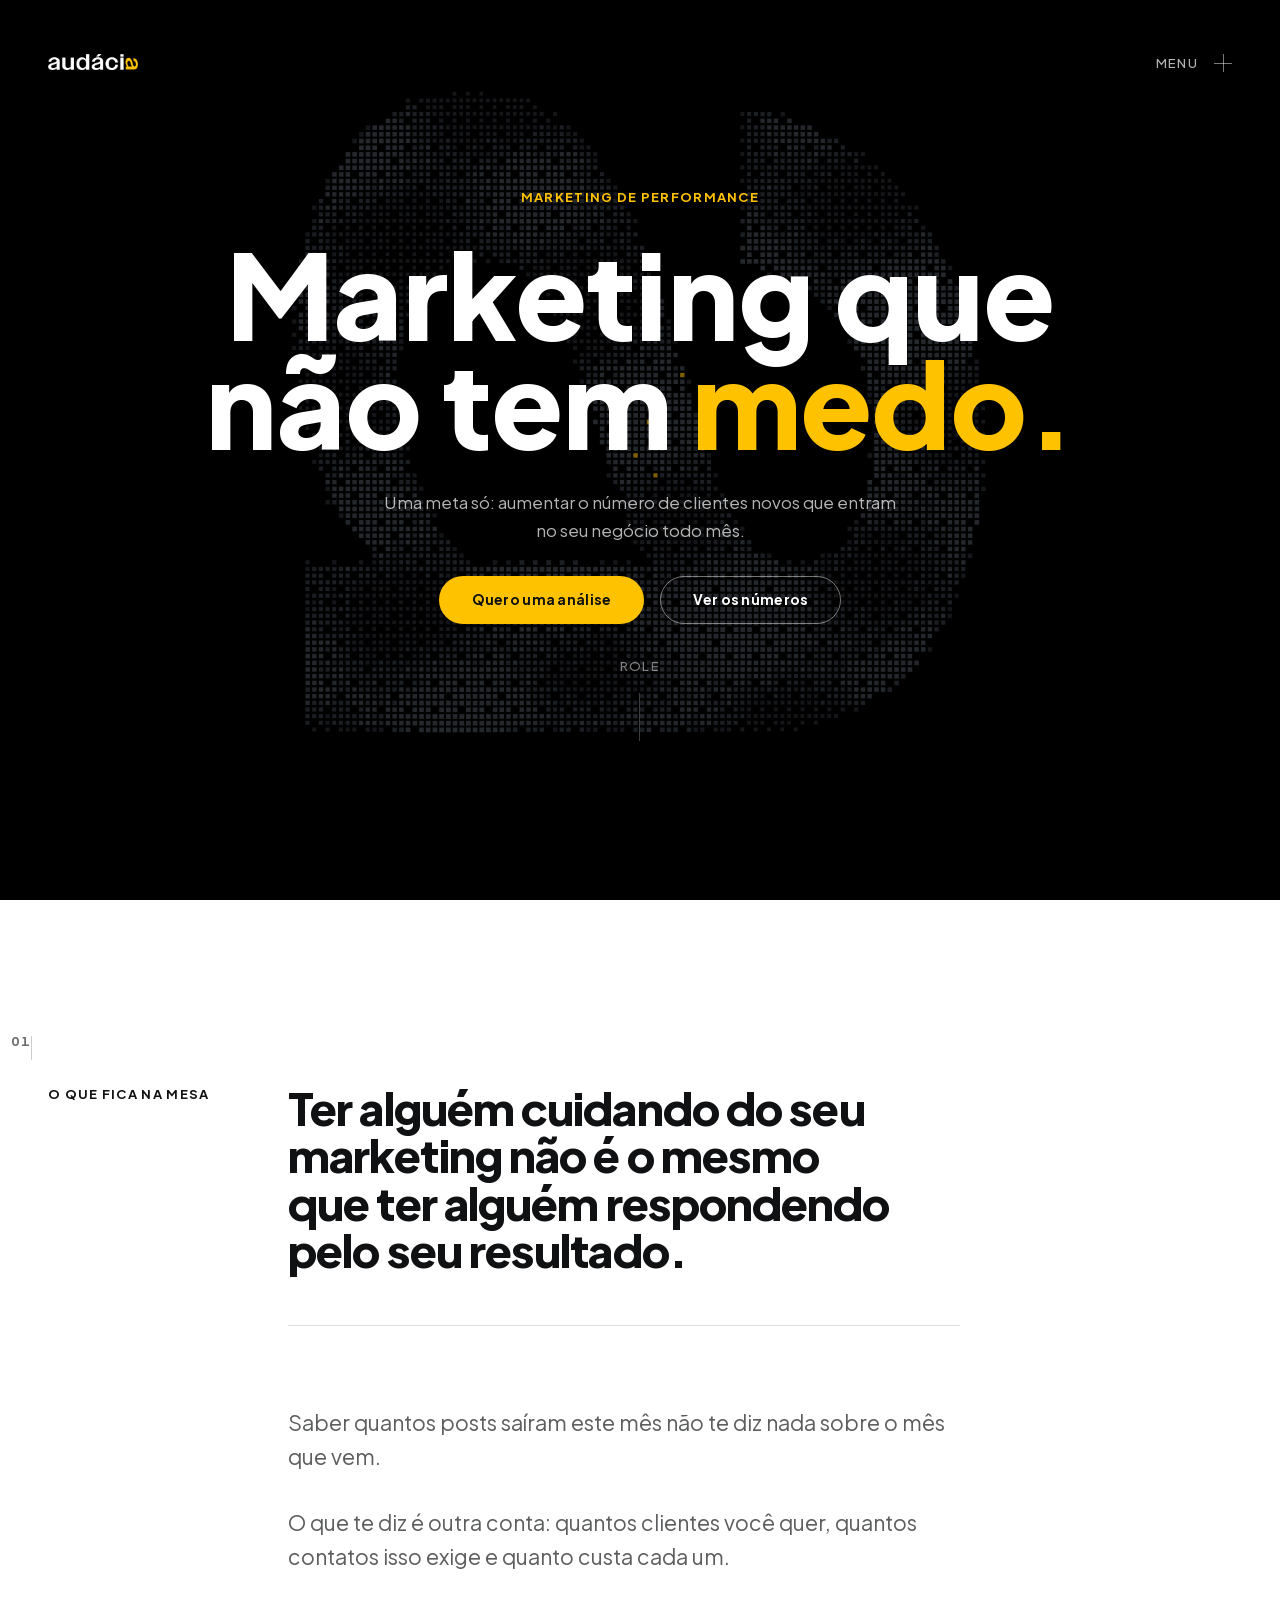
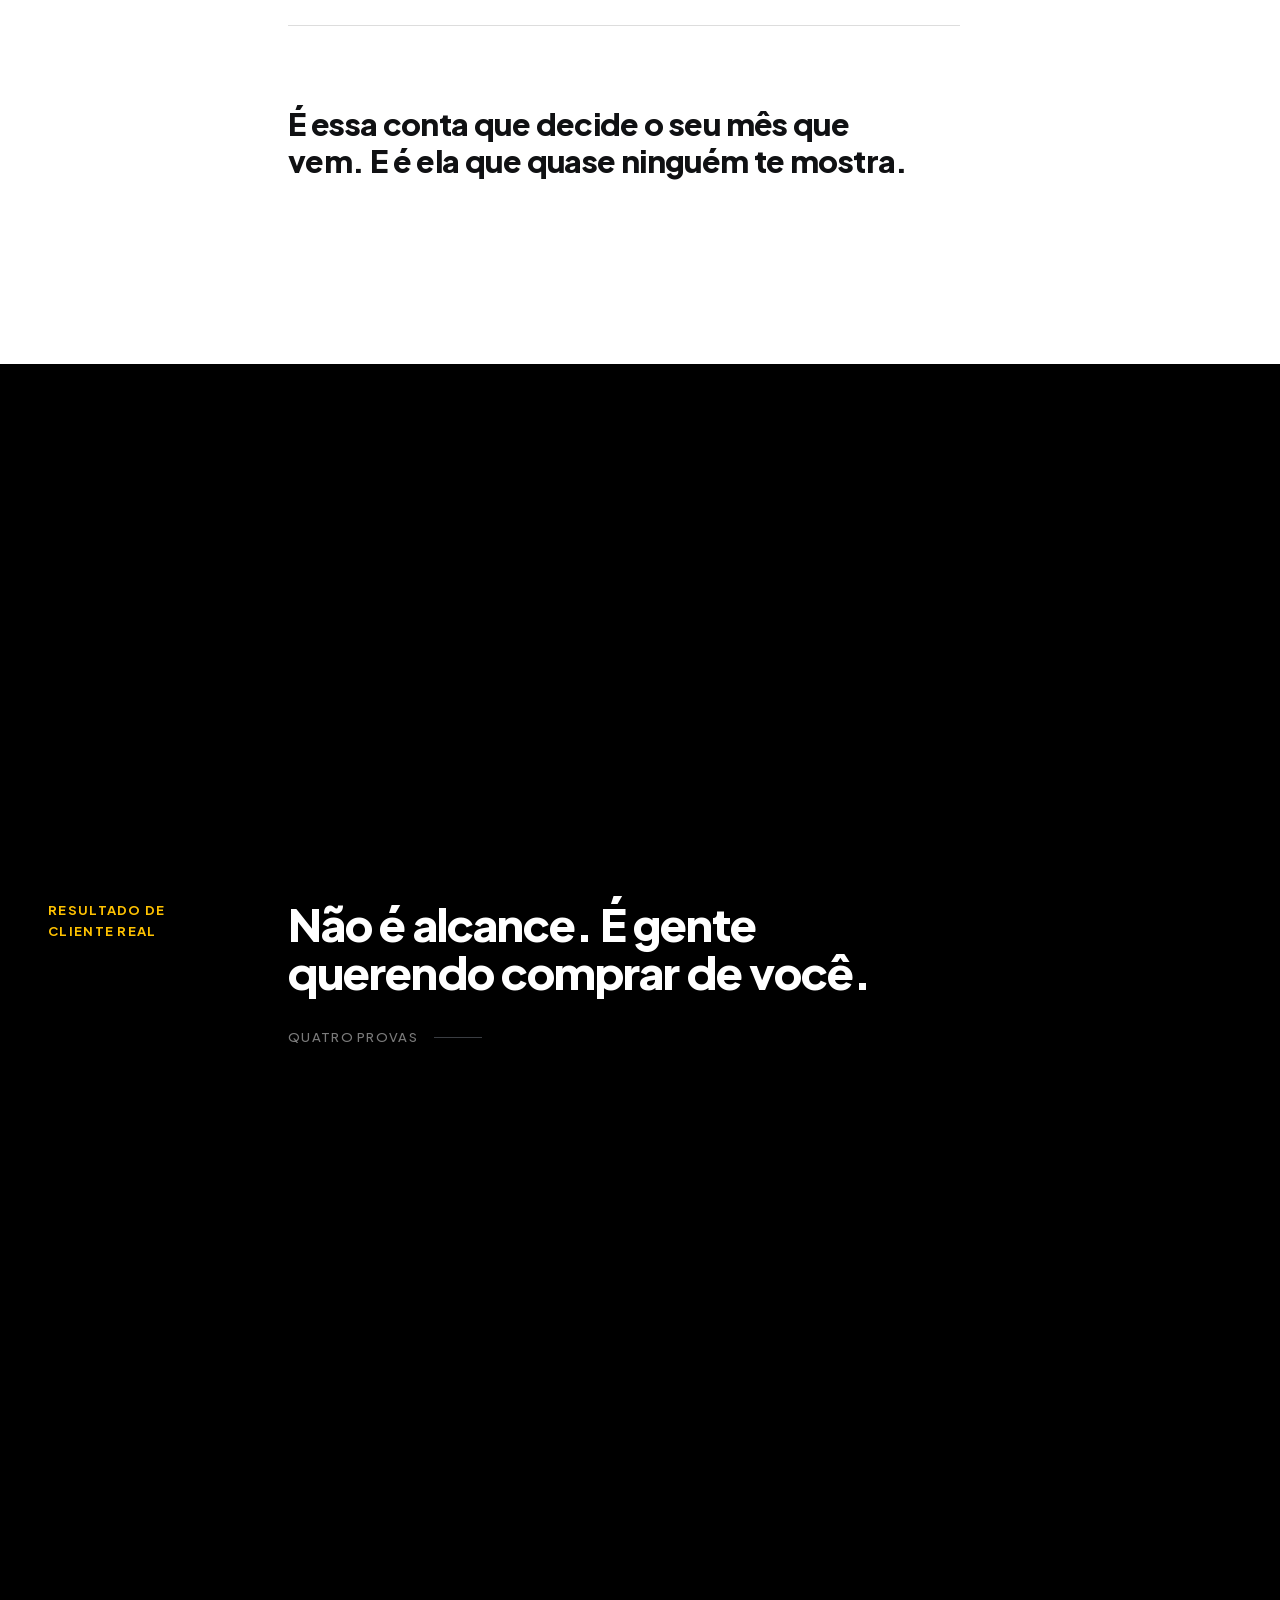
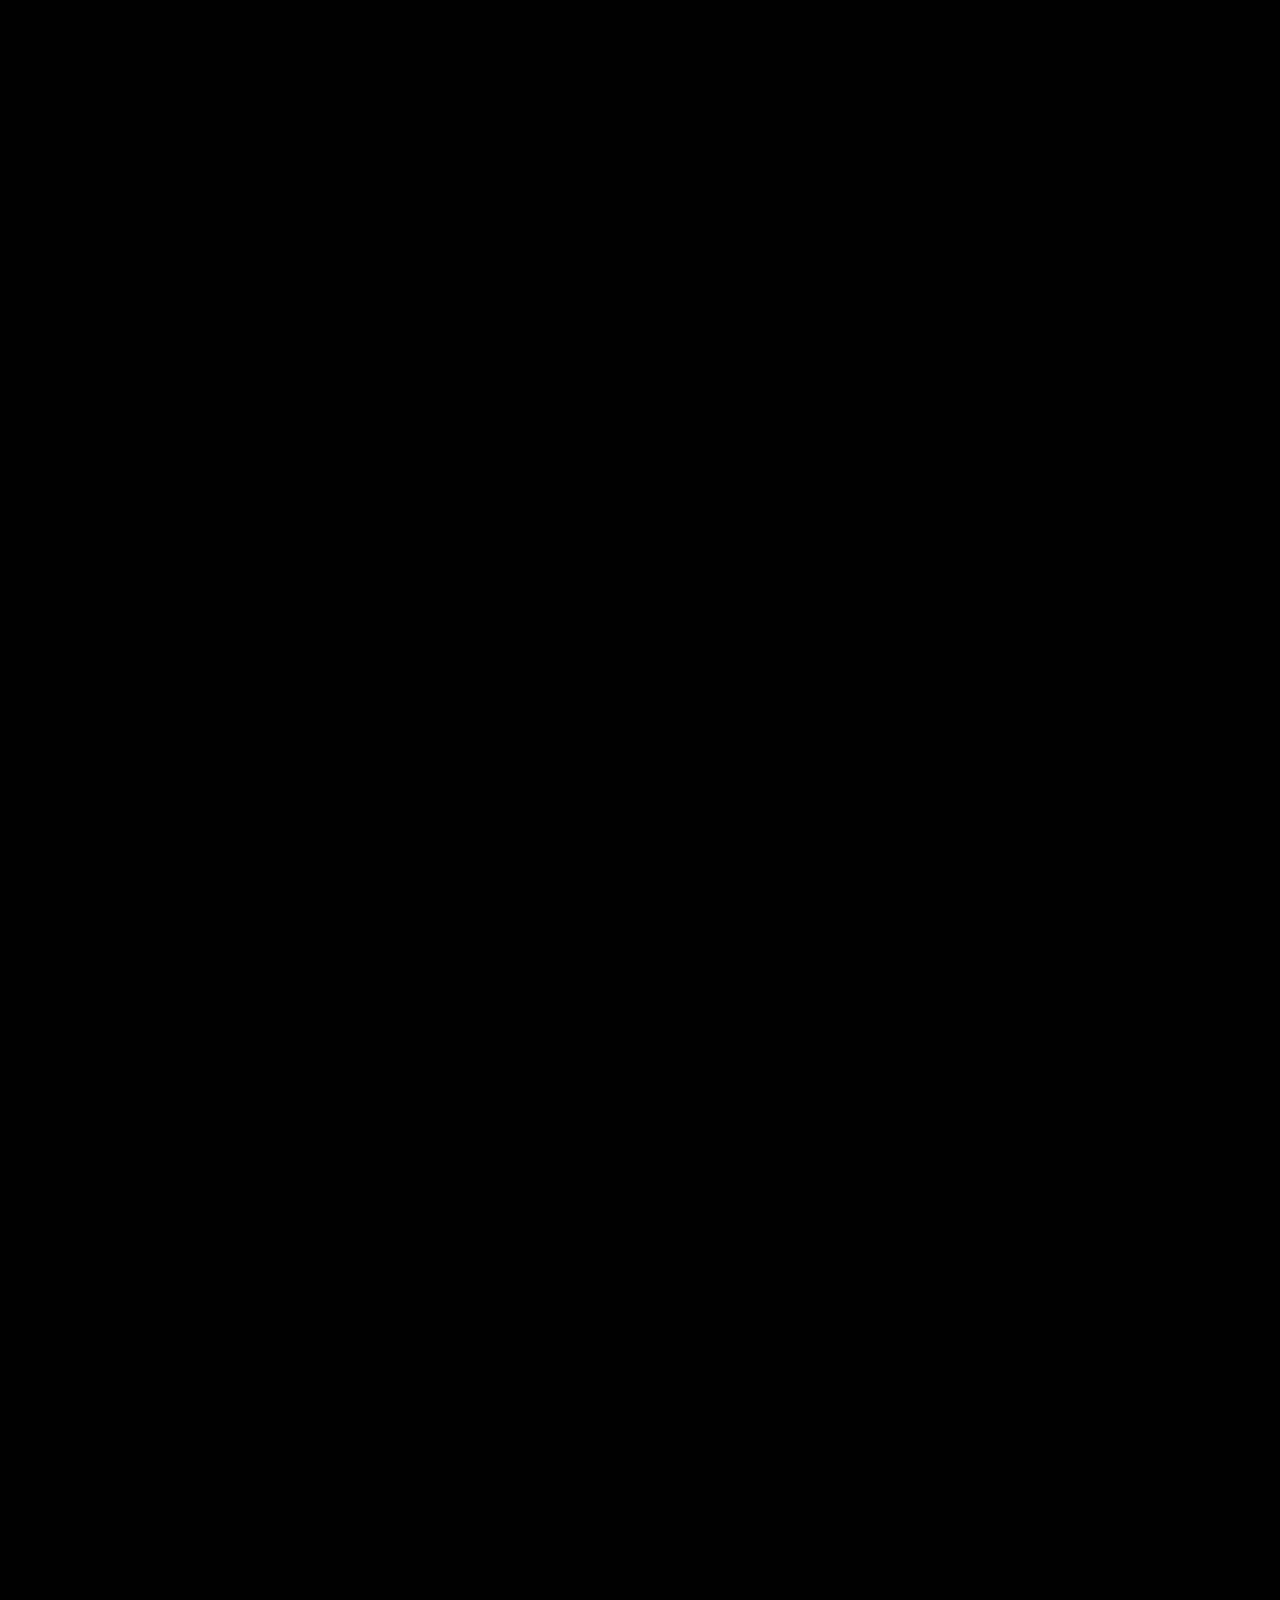
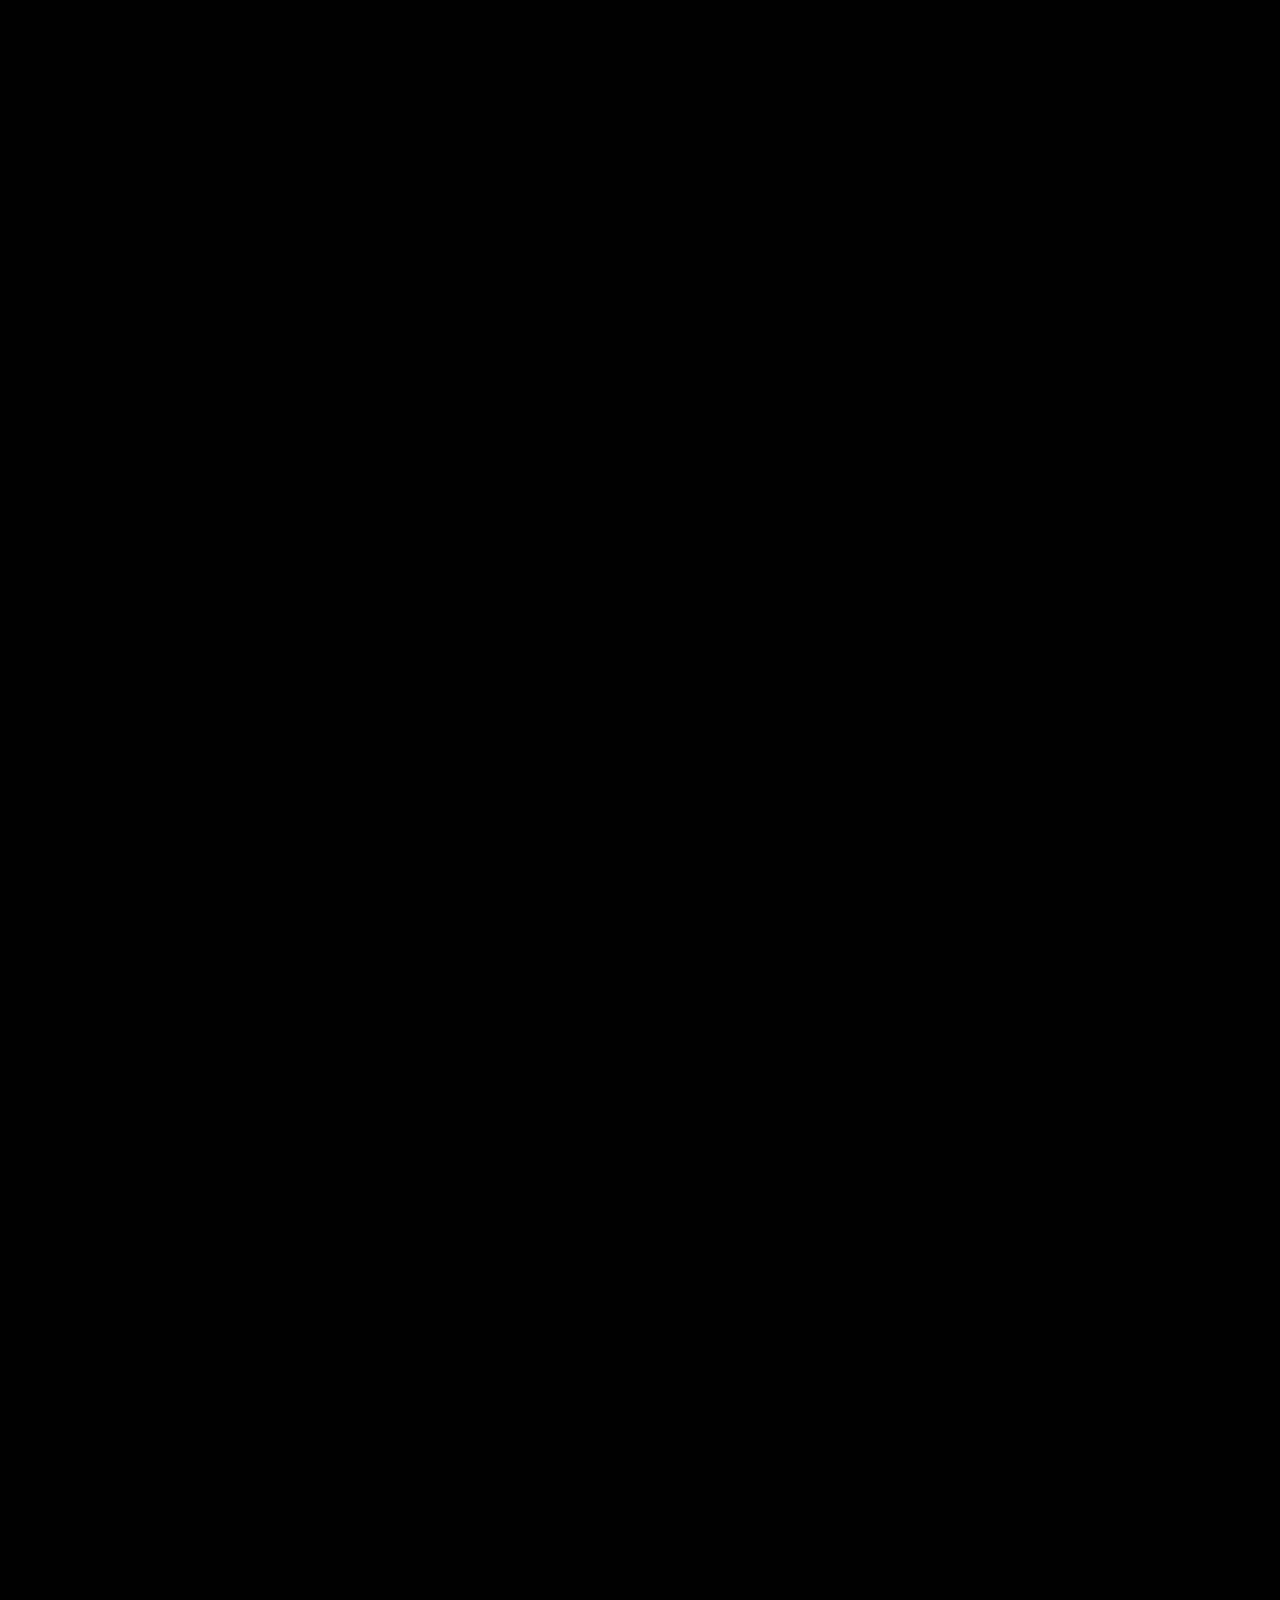
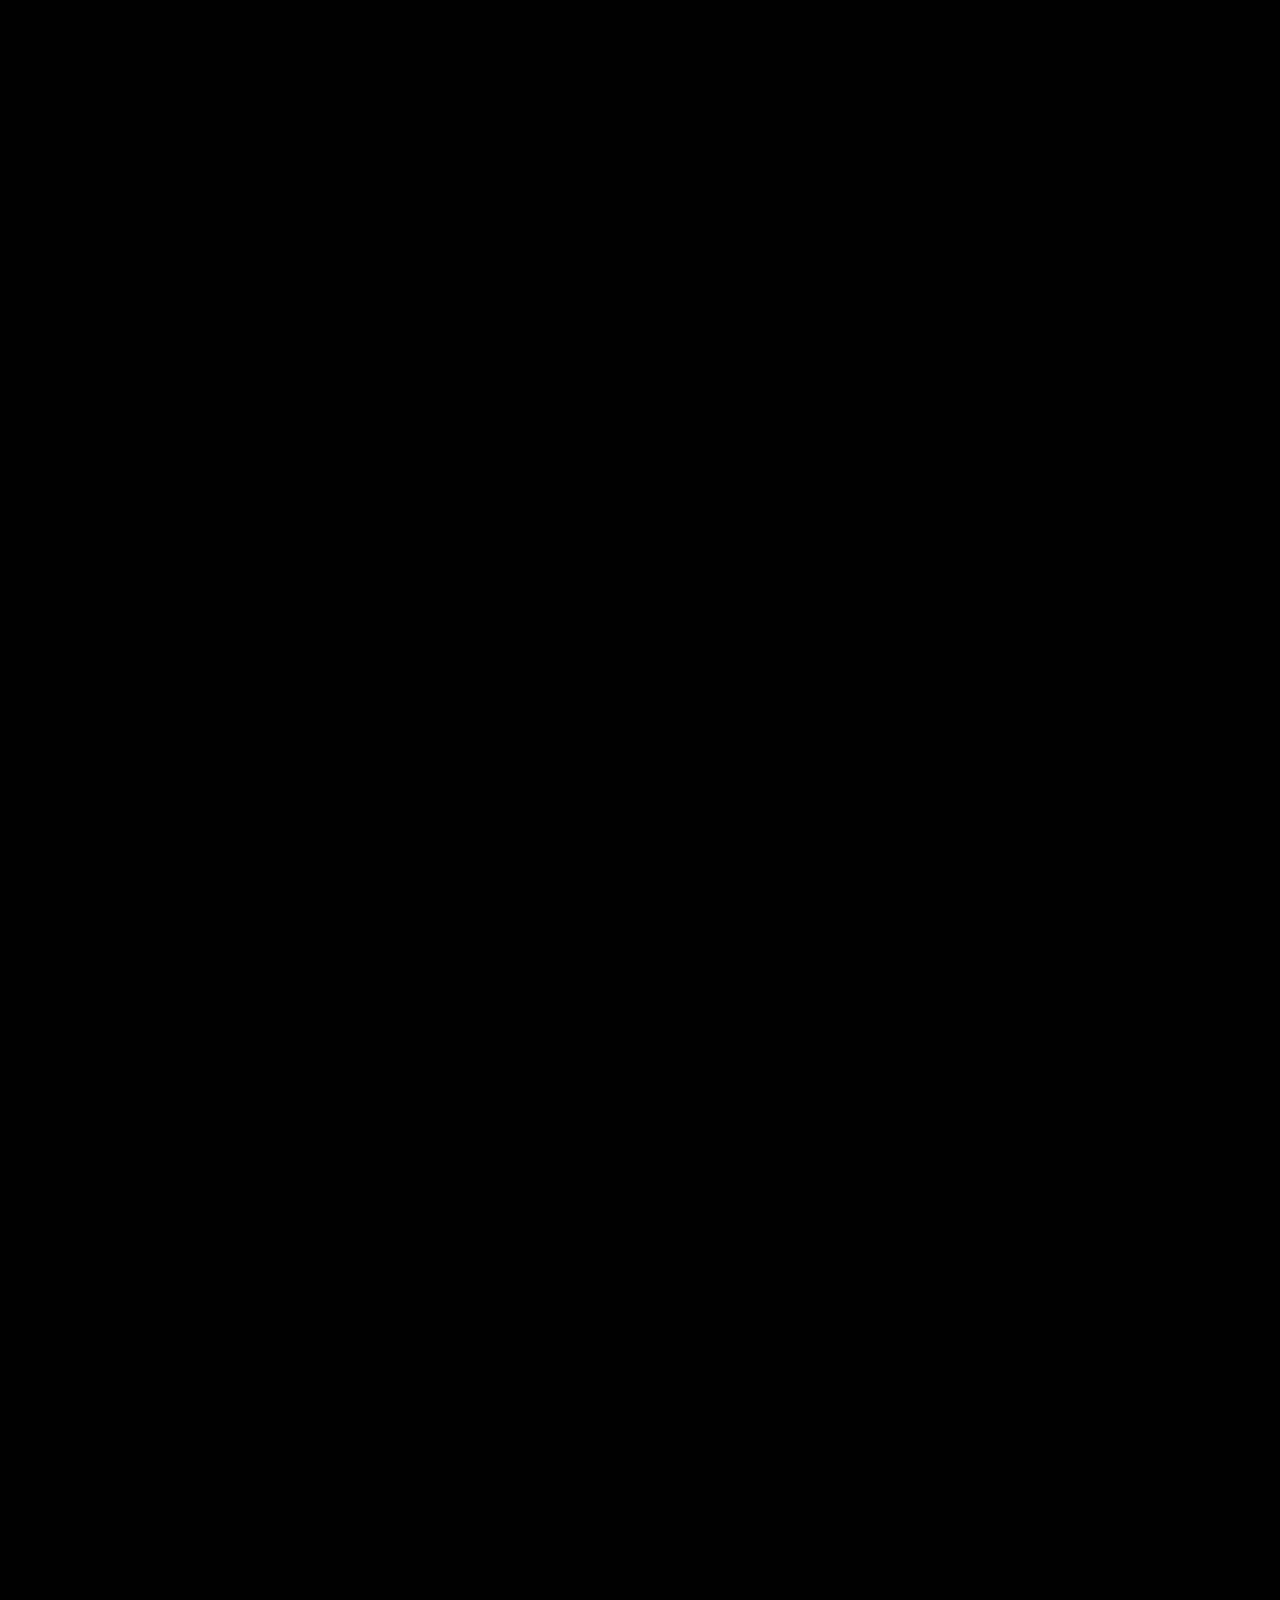
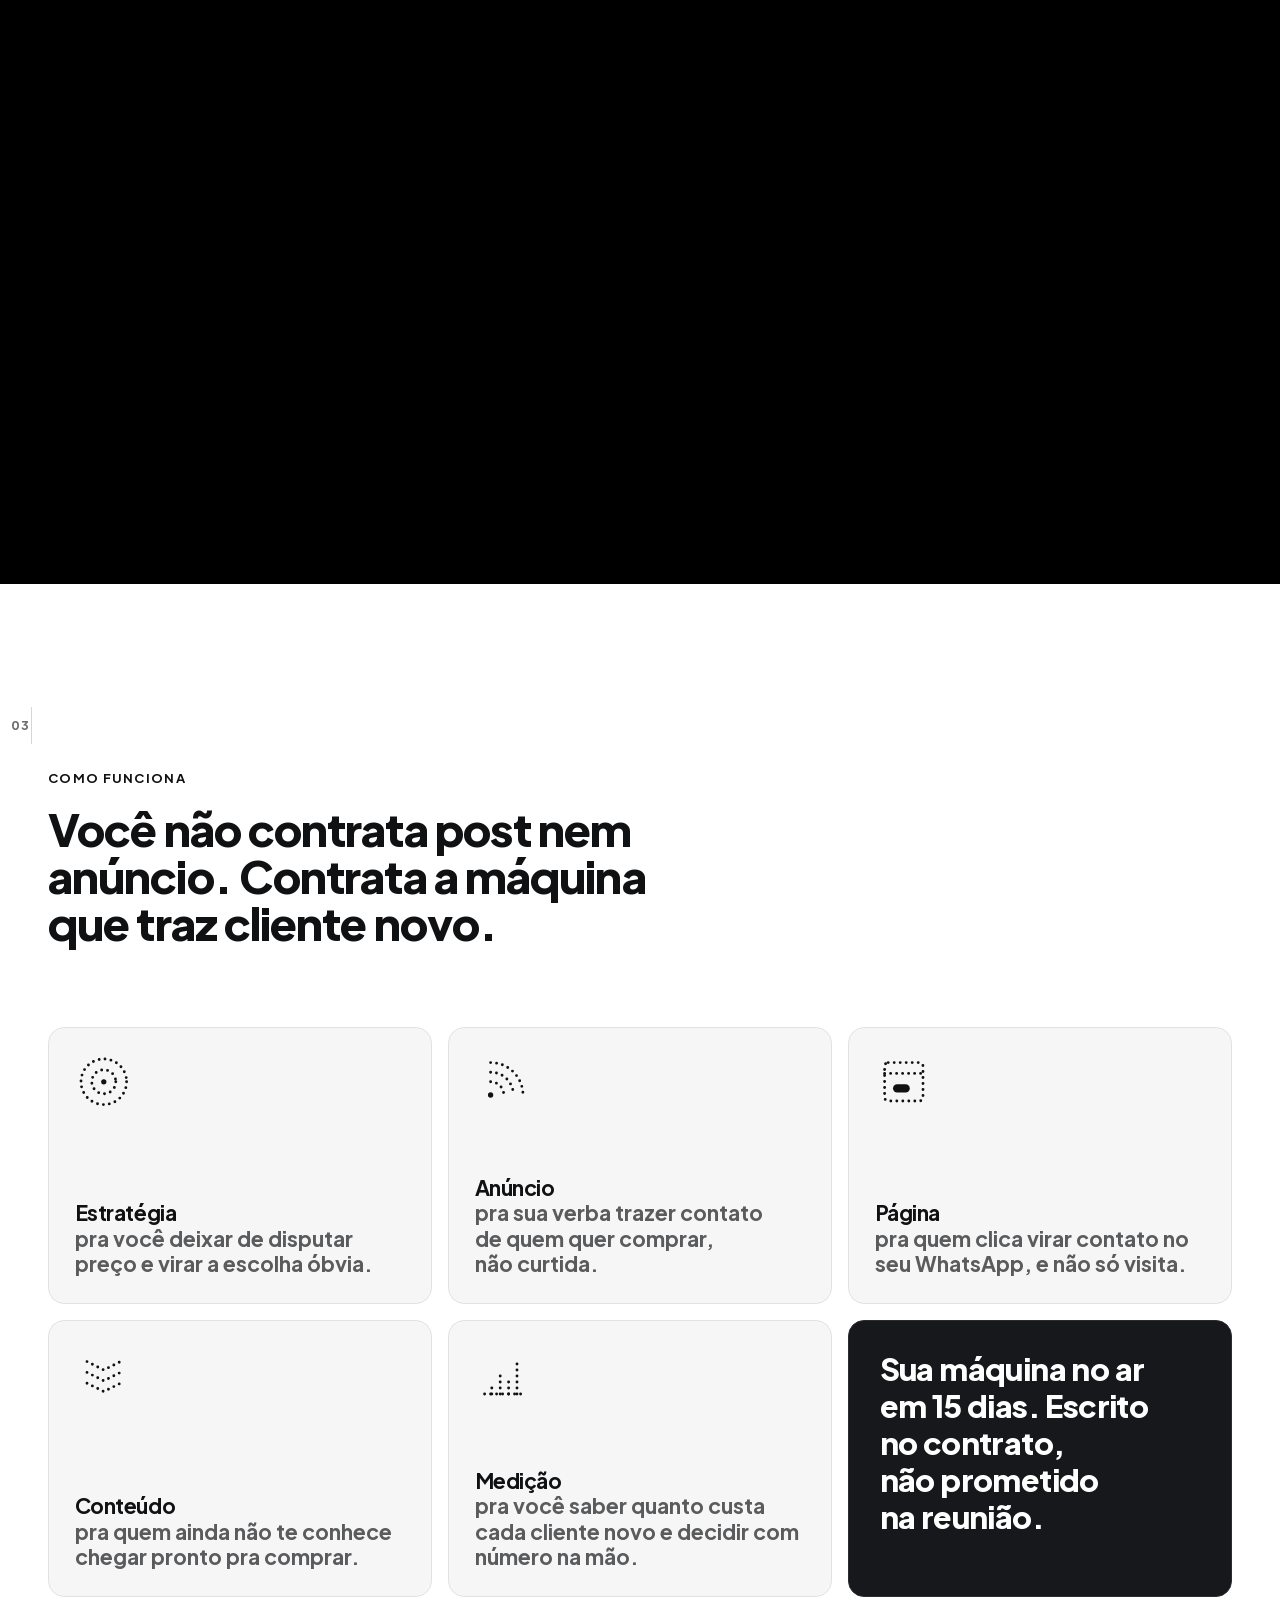
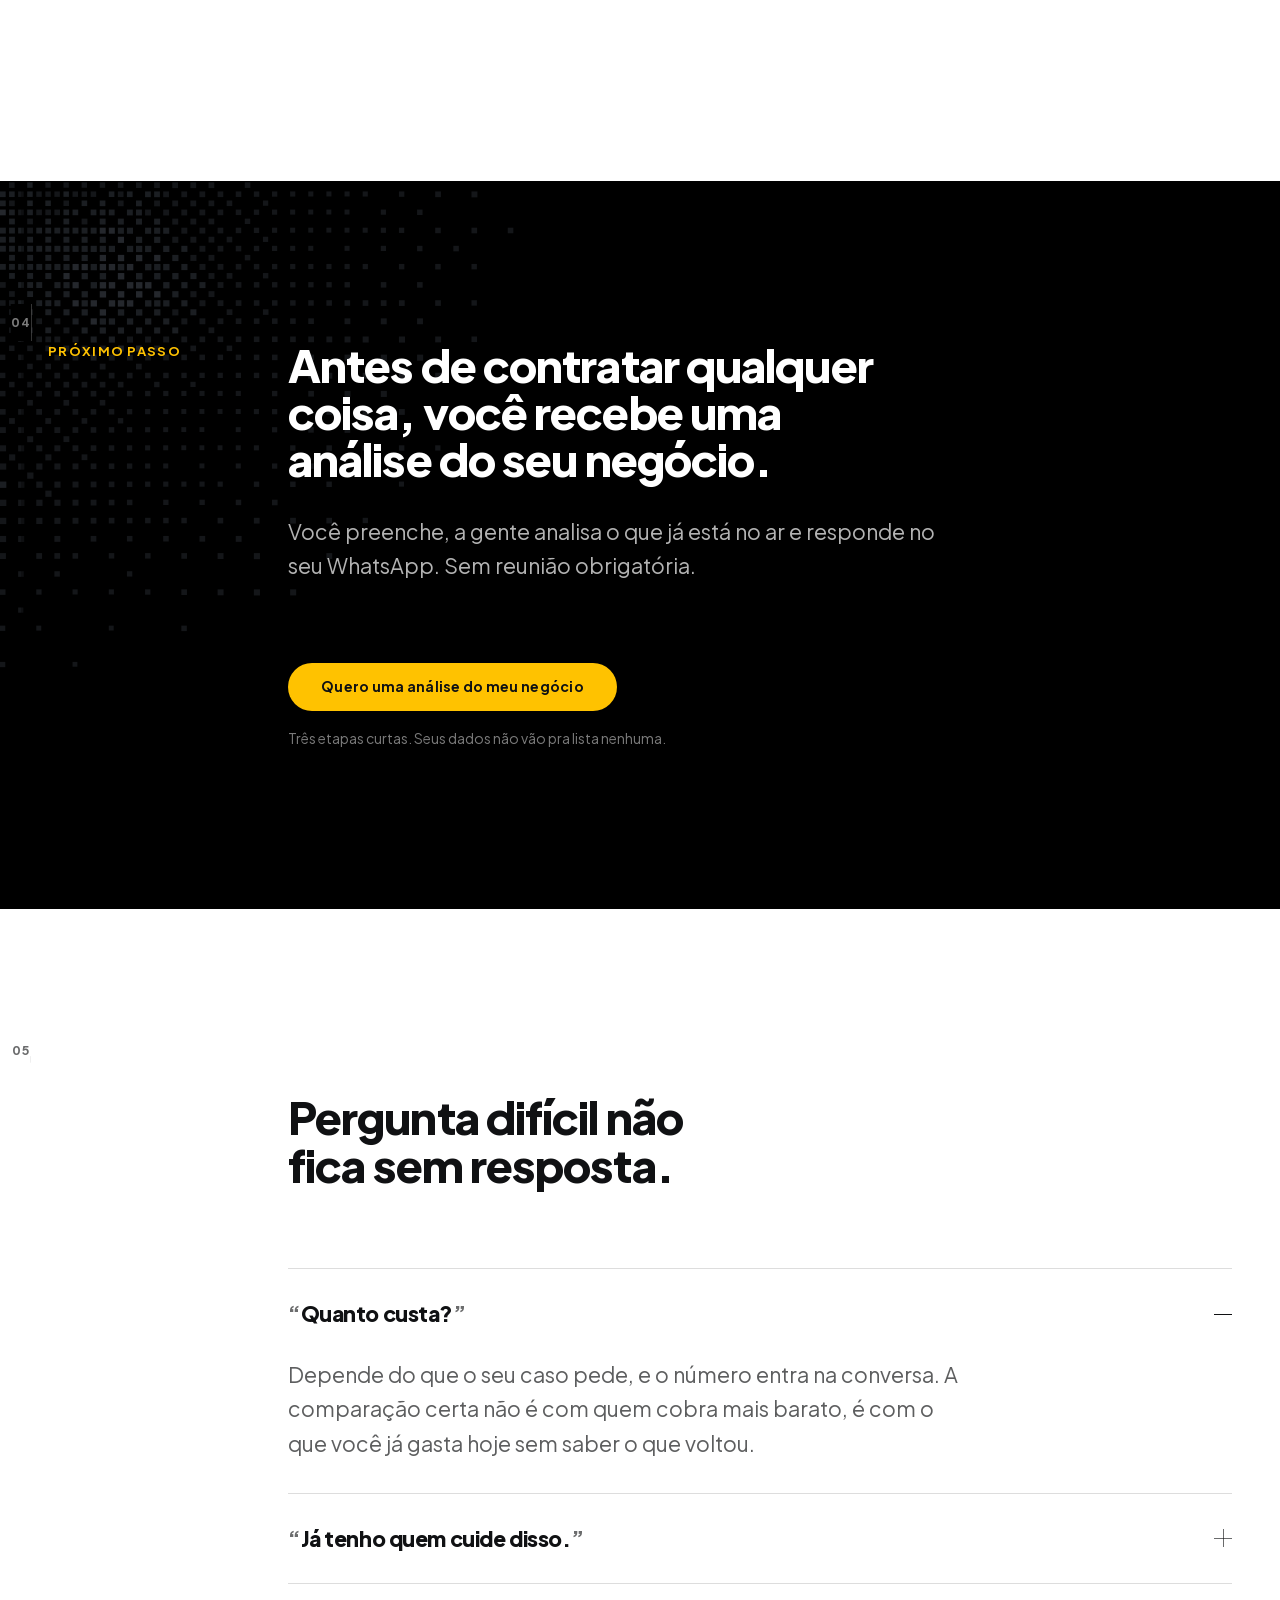
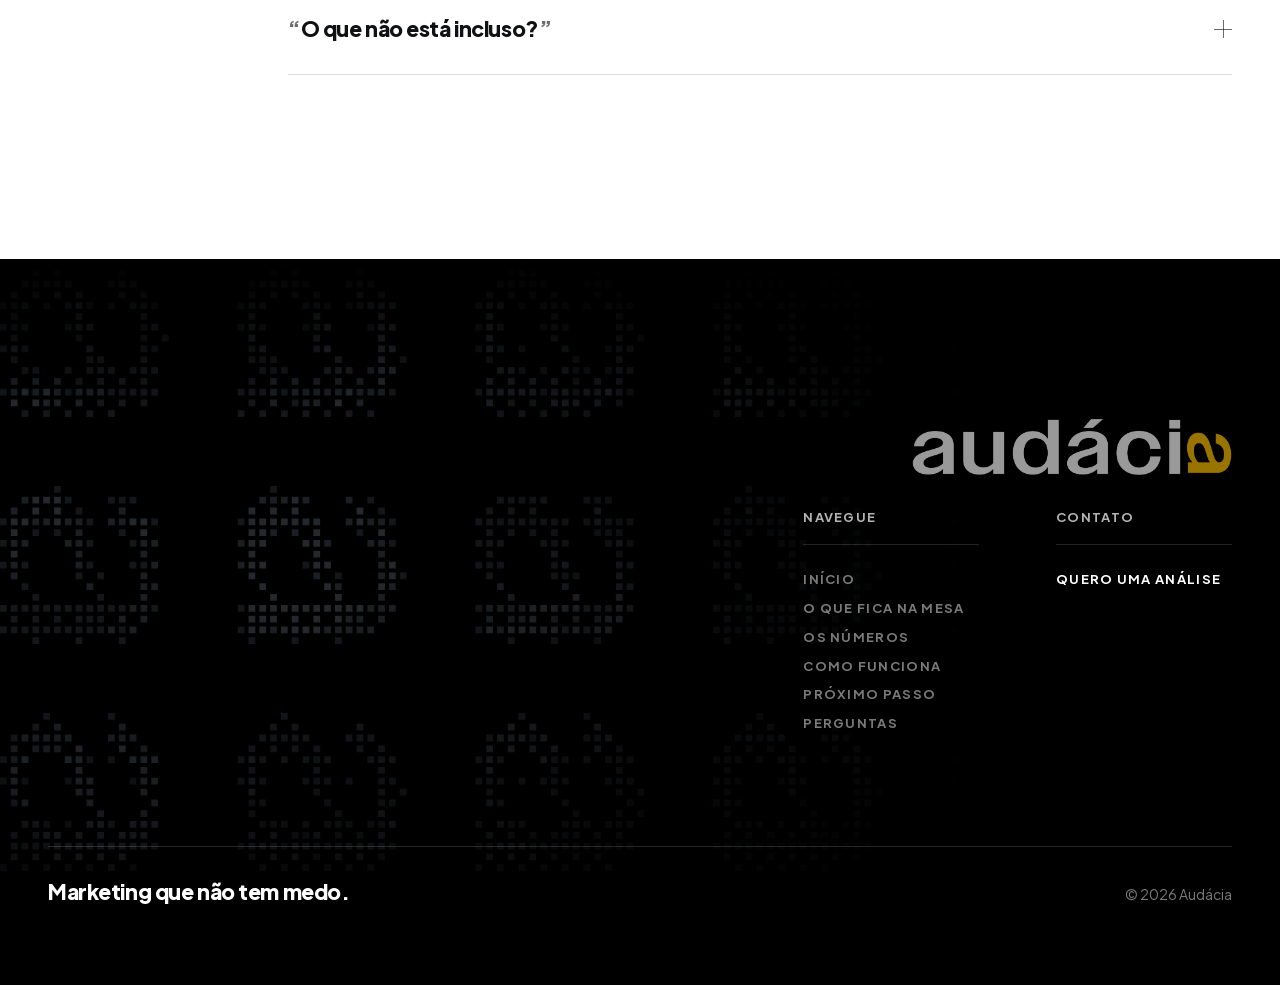
==== commit dbc98efe: "CTA na primeira dobra e na saída da prova 04 A página não tinha ação nenhuma antes de 85% da rolagem" ====
--- a/index.html
+++ b/index.html
@@ -100,6 +100,12 @@
       </h1>
     </div>
     <p class="descritor">Uma meta só: aumentar o número de clientes novos que entram no seu negócio todo mês.</p>
+
+    <p class="acoes-hero">
+      <a class="botao botao--primario" href="#contato">Quero uma análise</a>
+      <a class="botao botao--secundario" href="#numeros">Ver os números</a>
+    </p>
+
     <p class="deslize">Role <span class="traco" aria-hidden="true"></span></p>
   </div>
 </section>
@@ -188,6 +194,10 @@
         </h3>
       </div>
       <p class="descritor">Esse cliente chegou com anúncio rodando e contato que não virava aluno. O anúncio estava certo, o posicionamento é que estava errado. Arrumado o posicionamento, quem chega já chega pronto pra comprar.</p>
+
+      <p class="acao-prova">
+        <a class="botao botao--primario" href="#contato">Quero uma análise do meu negócio</a>
+      </p>
     </li>
 
    </ol>
--- a/style.css
+++ b/style.css
@@ -229,6 +229,22 @@
 
 .palco .descritor { max-width: 44ch; }
 
+.acoes-hero {
+  margin: 0;
+  display: flex;
+  flex-wrap: wrap;
+  justify-content: center;
+  gap: var(--esp-item);
+}
+
+@media (max-width: 30rem) {
+  .acoes-hero {
+    display: grid;
+    grid-template-columns: 1fr;
+    width: min(100%, 20rem);
+  }
+}
+
 .deslize {
   margin: 0;
   display: grid;
@@ -360,6 +376,8 @@
   min-height: min(84svh, 44rem);
 }
 .quadro > :not(.campo-secao) { position: relative; z-index: 1; }
+
+.acao-prova { margin: 0; }
 
 .quadro .campo-secao {
   background-position: center 42%;
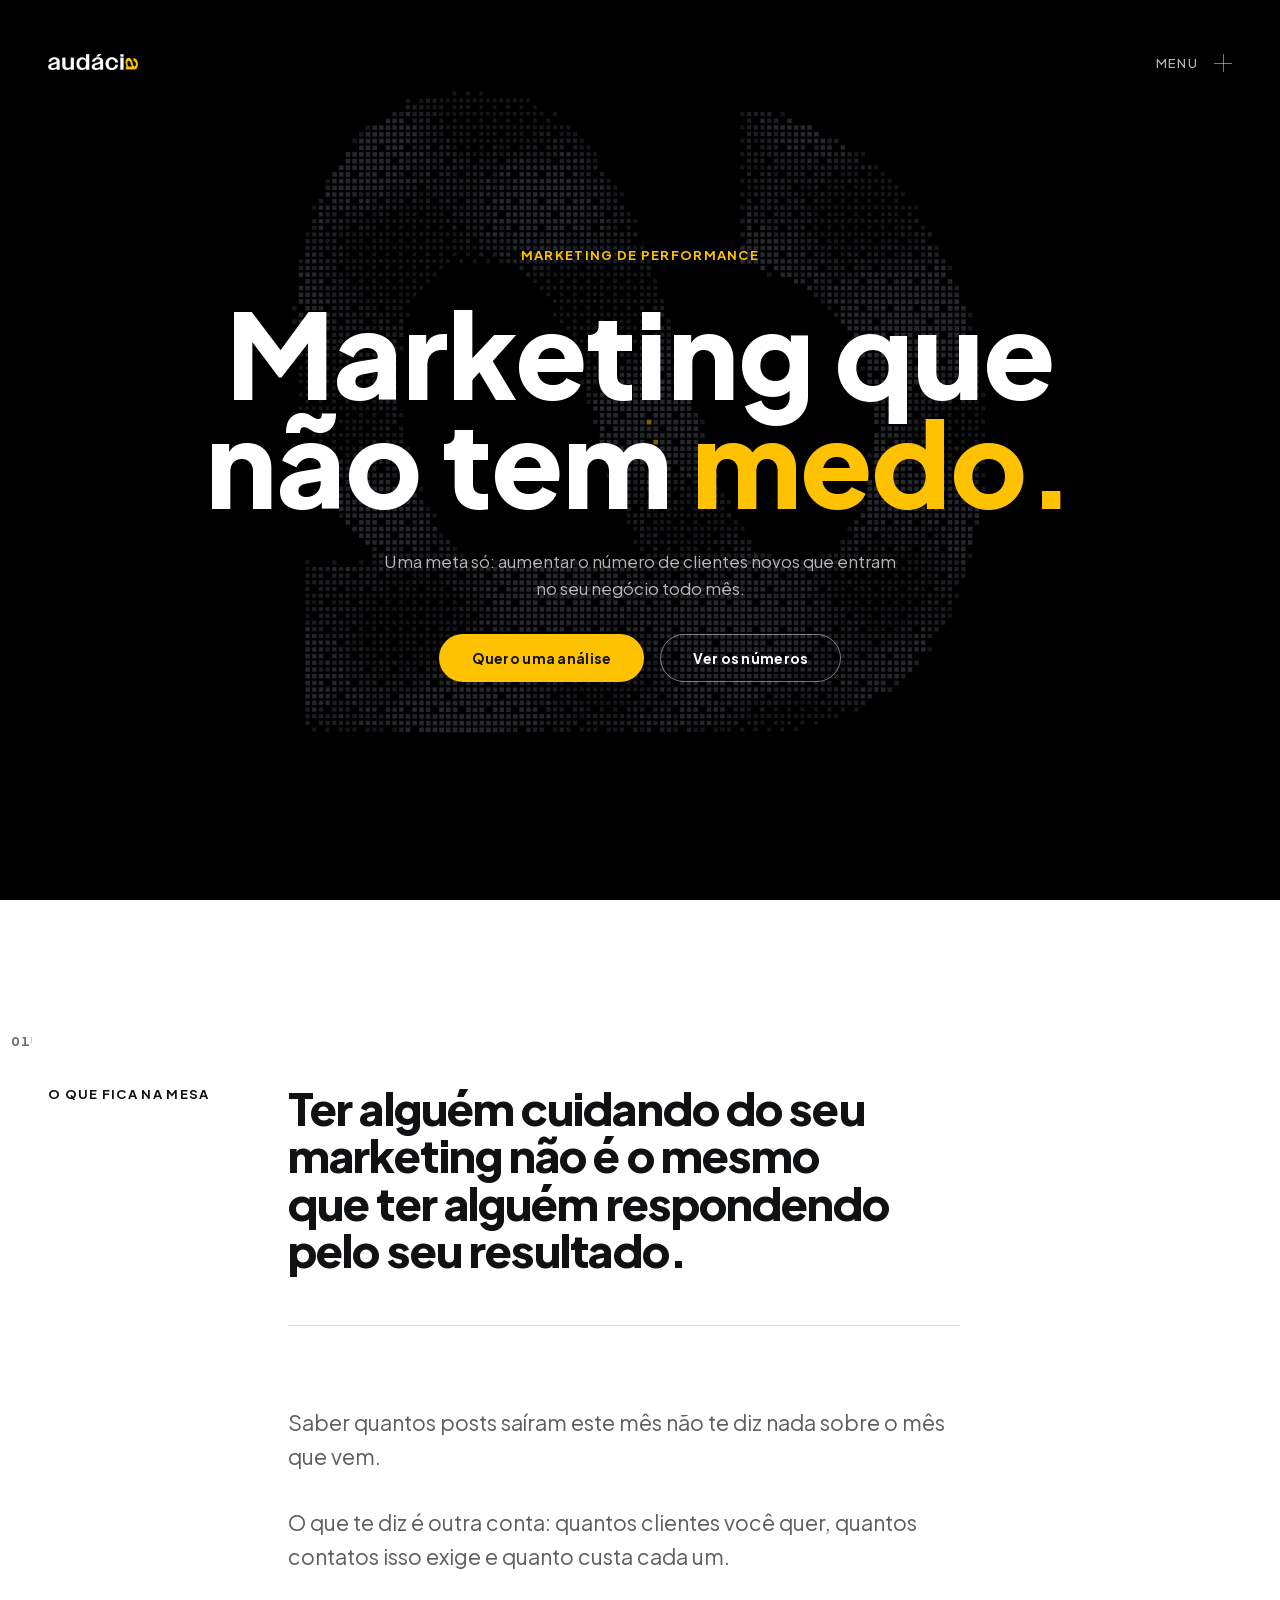
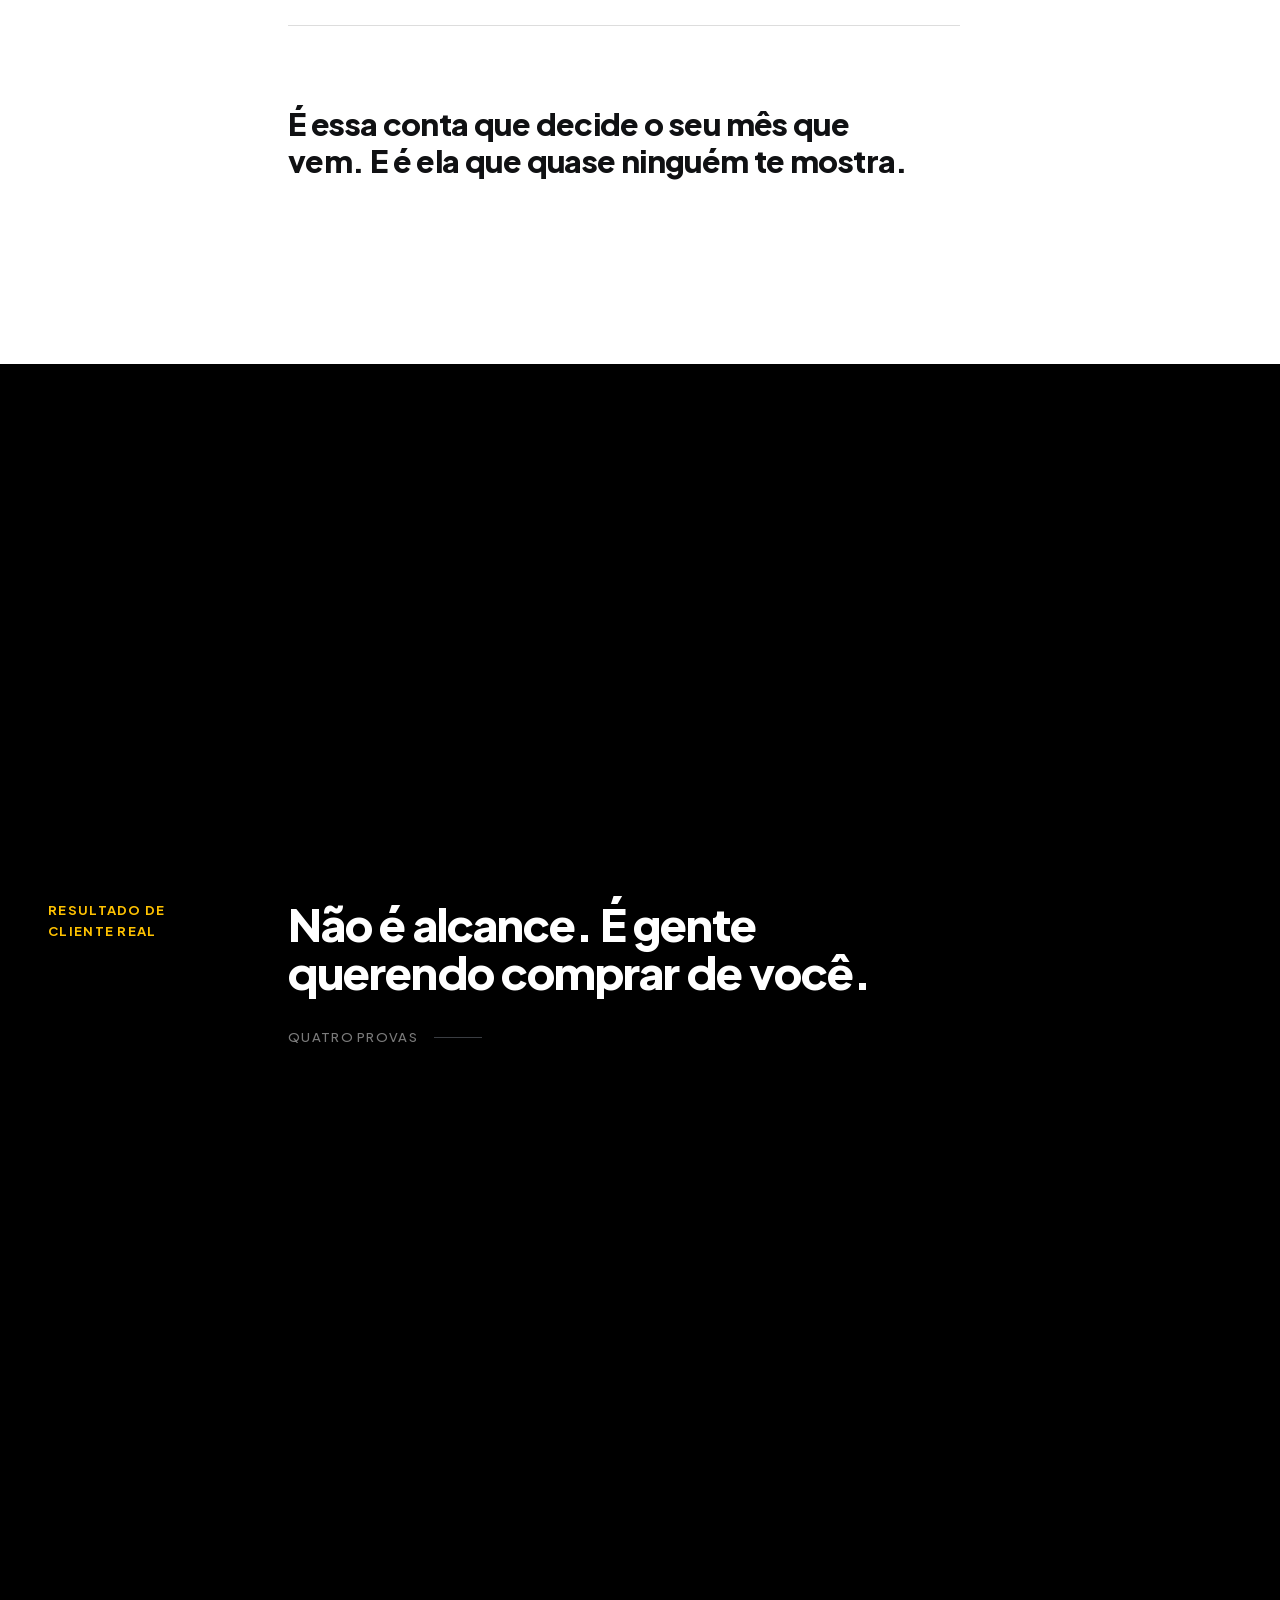
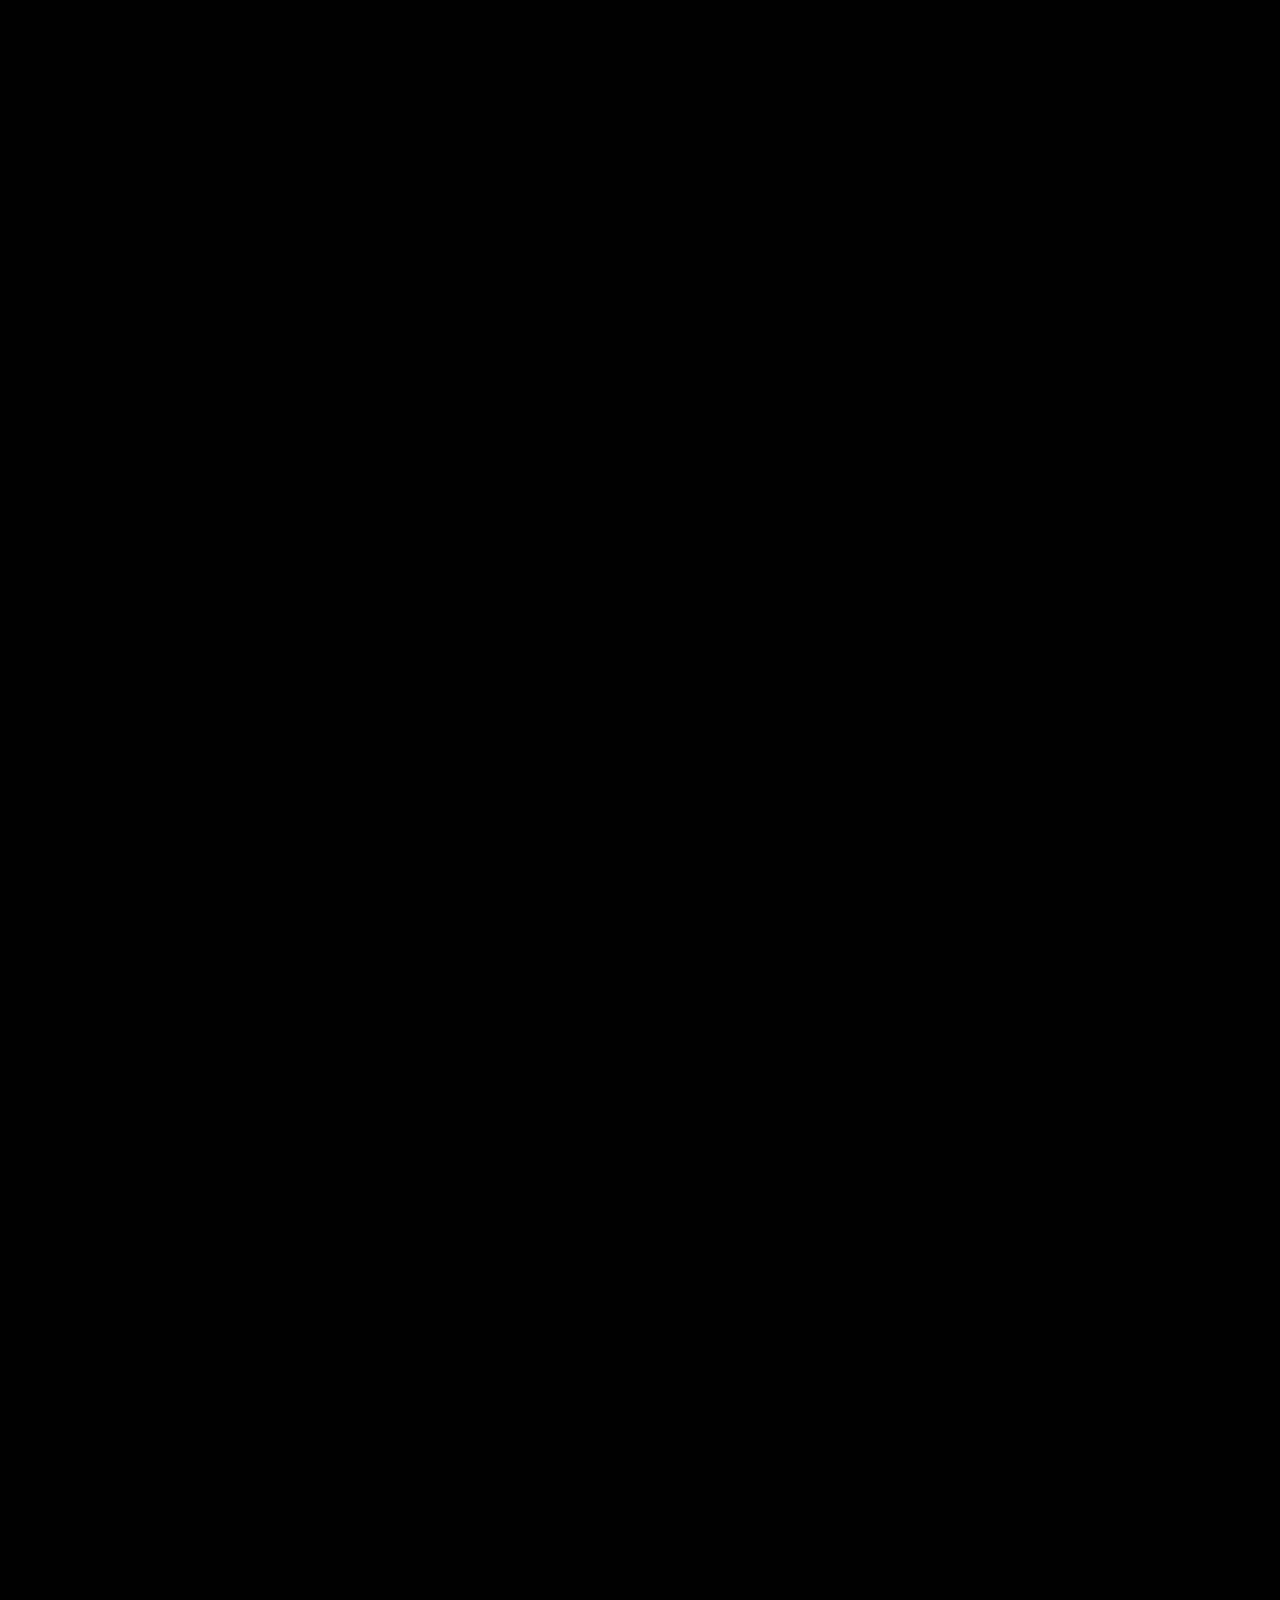
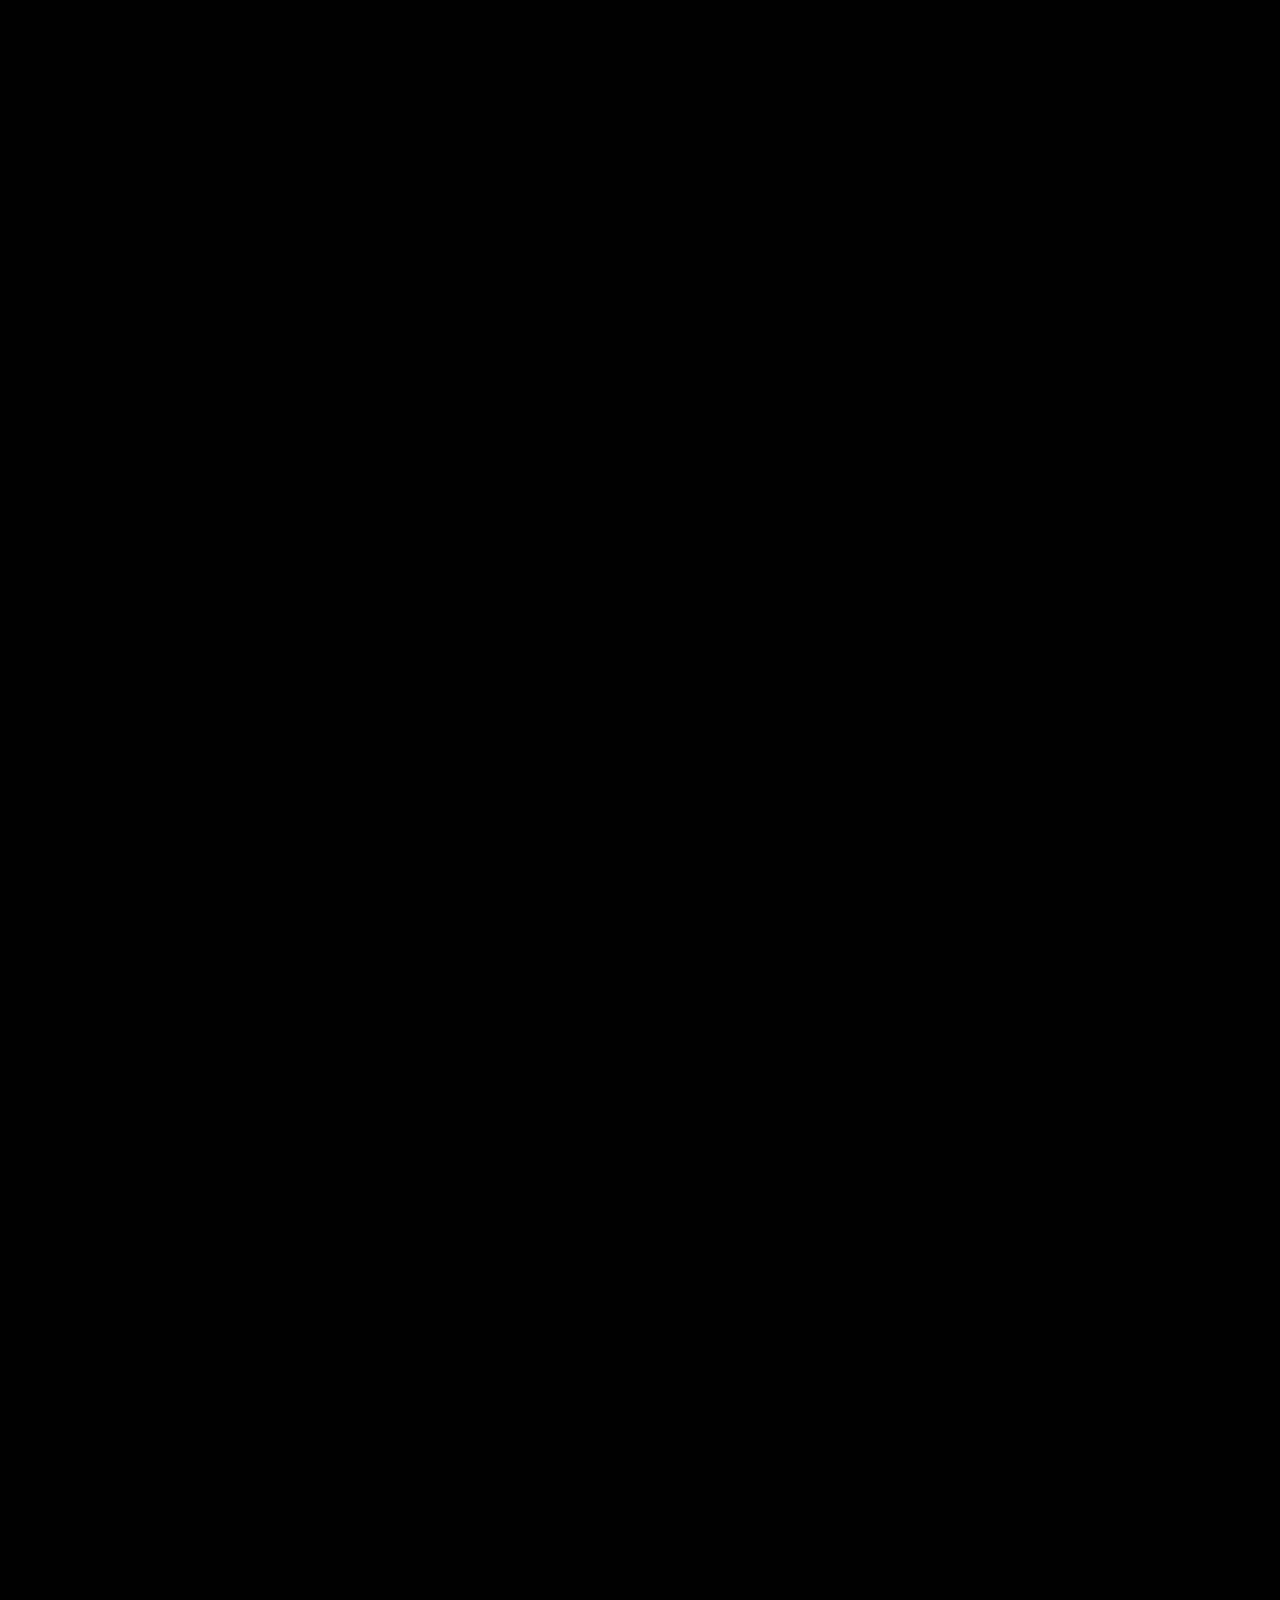
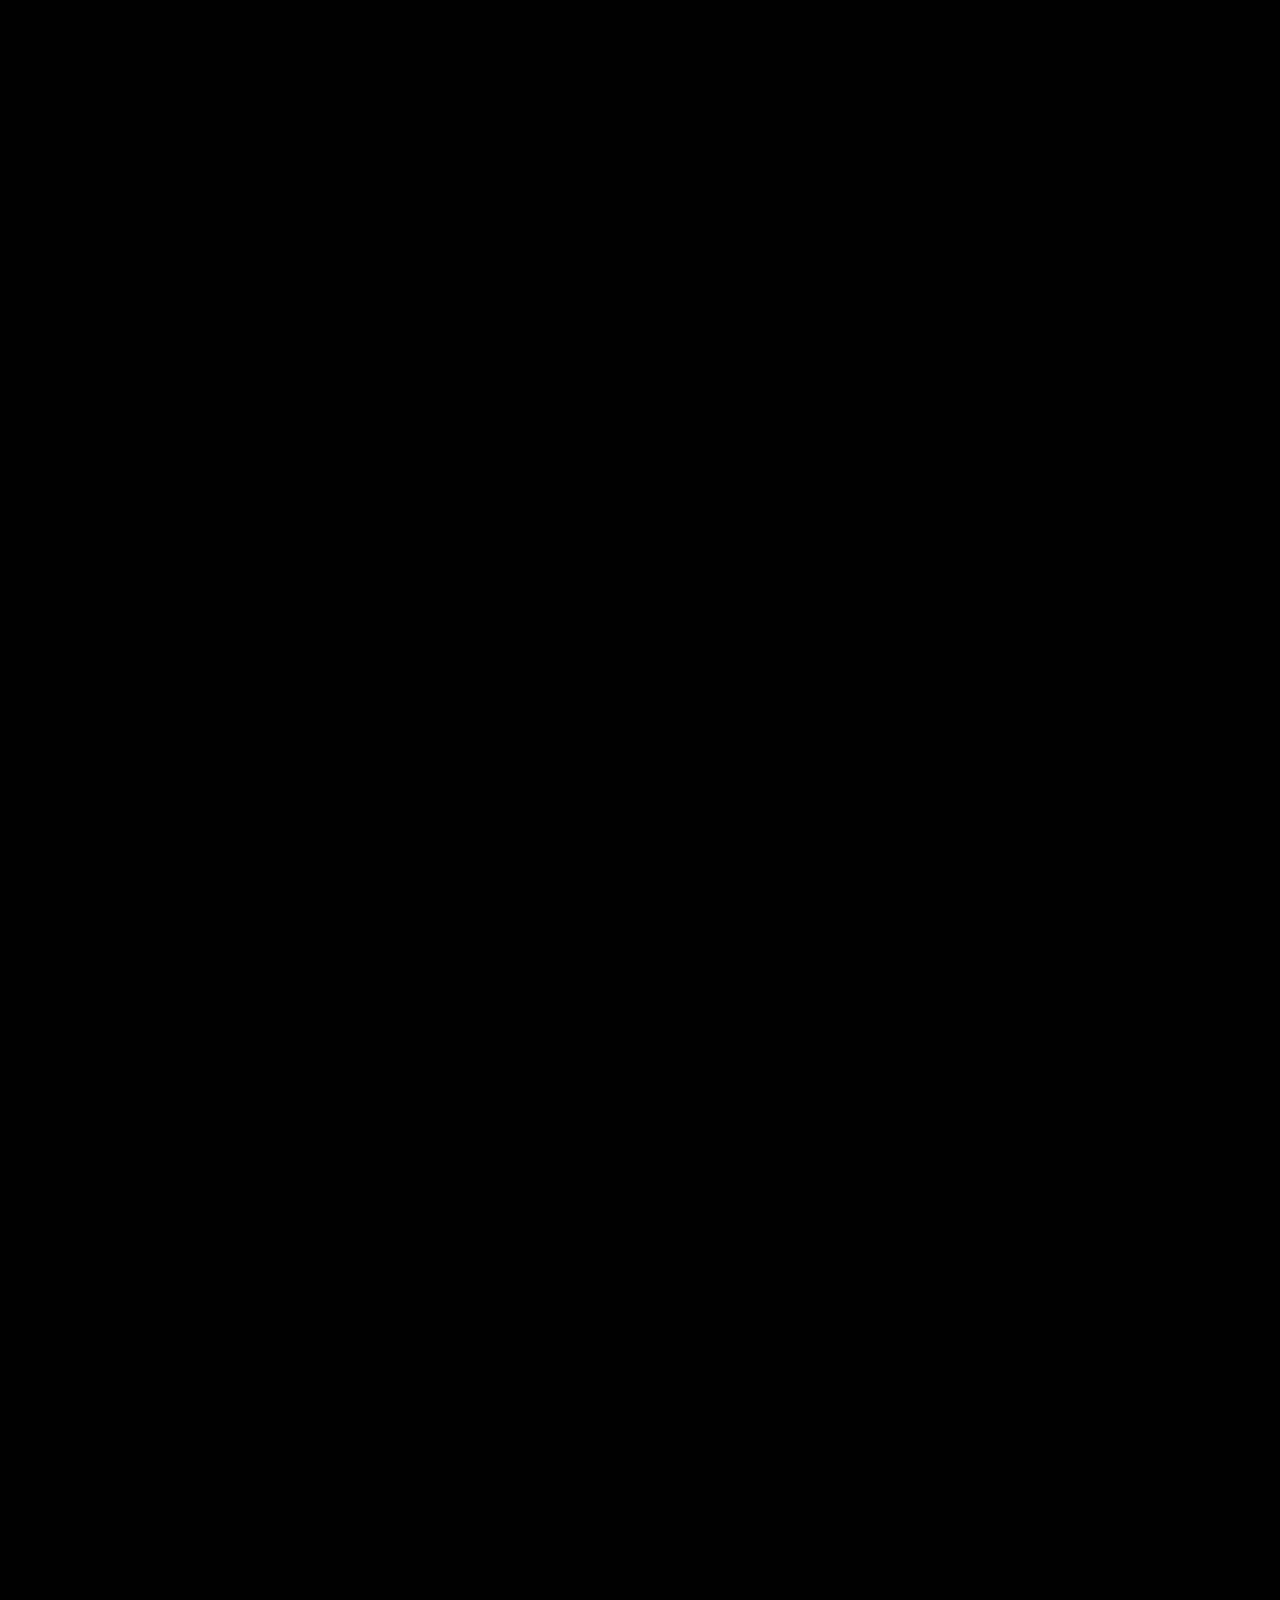
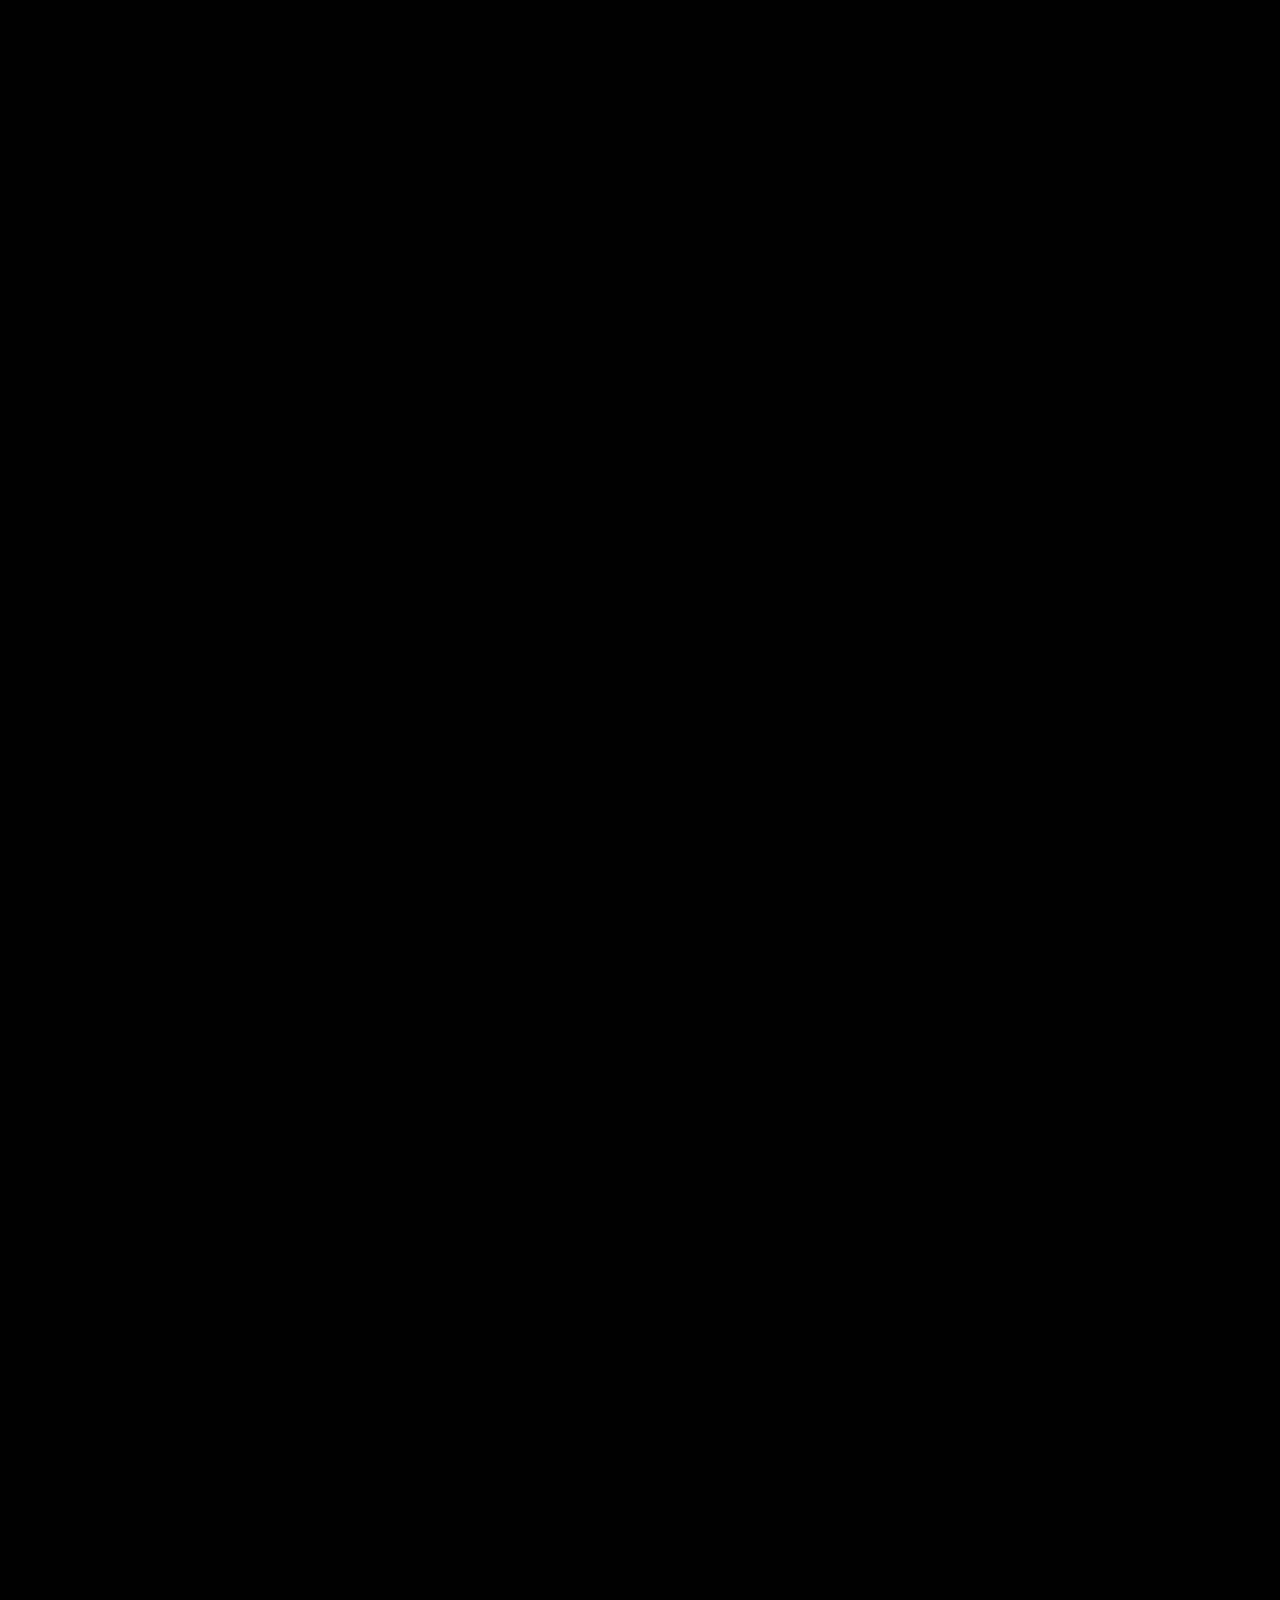
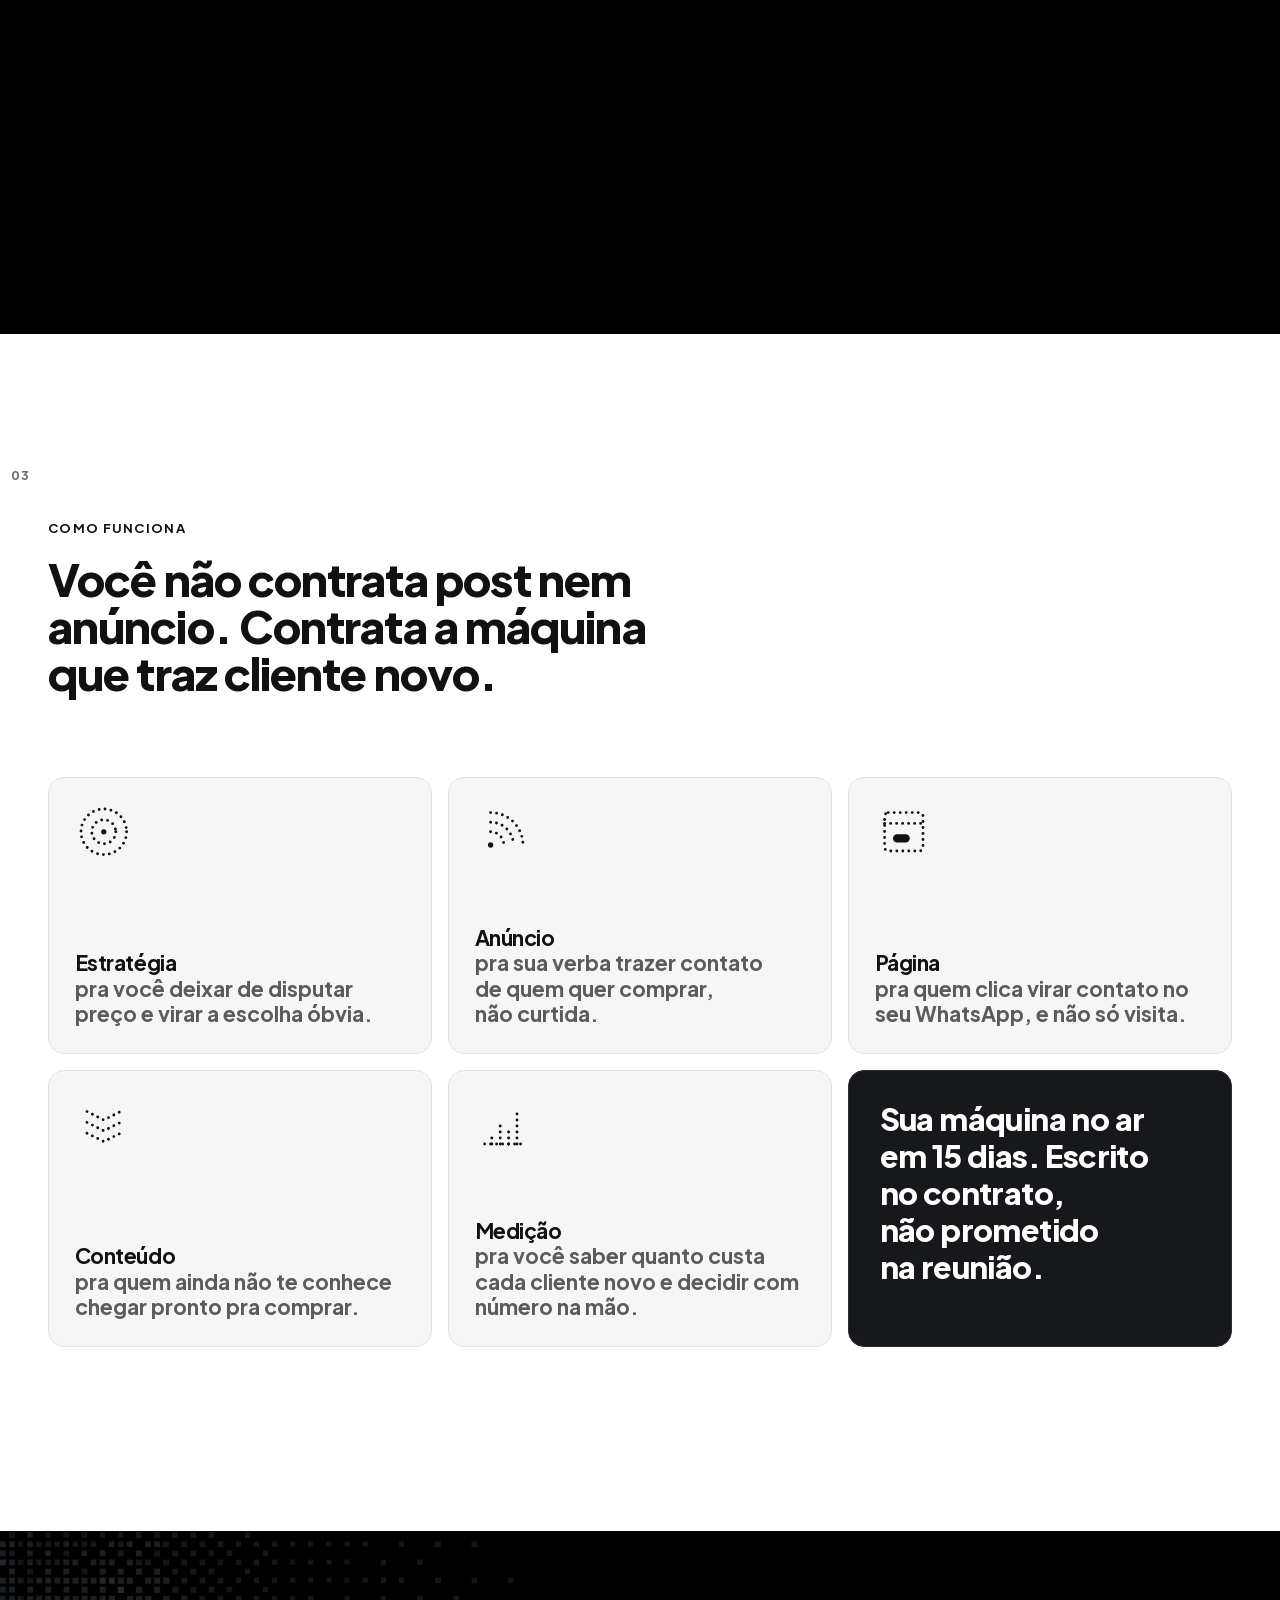
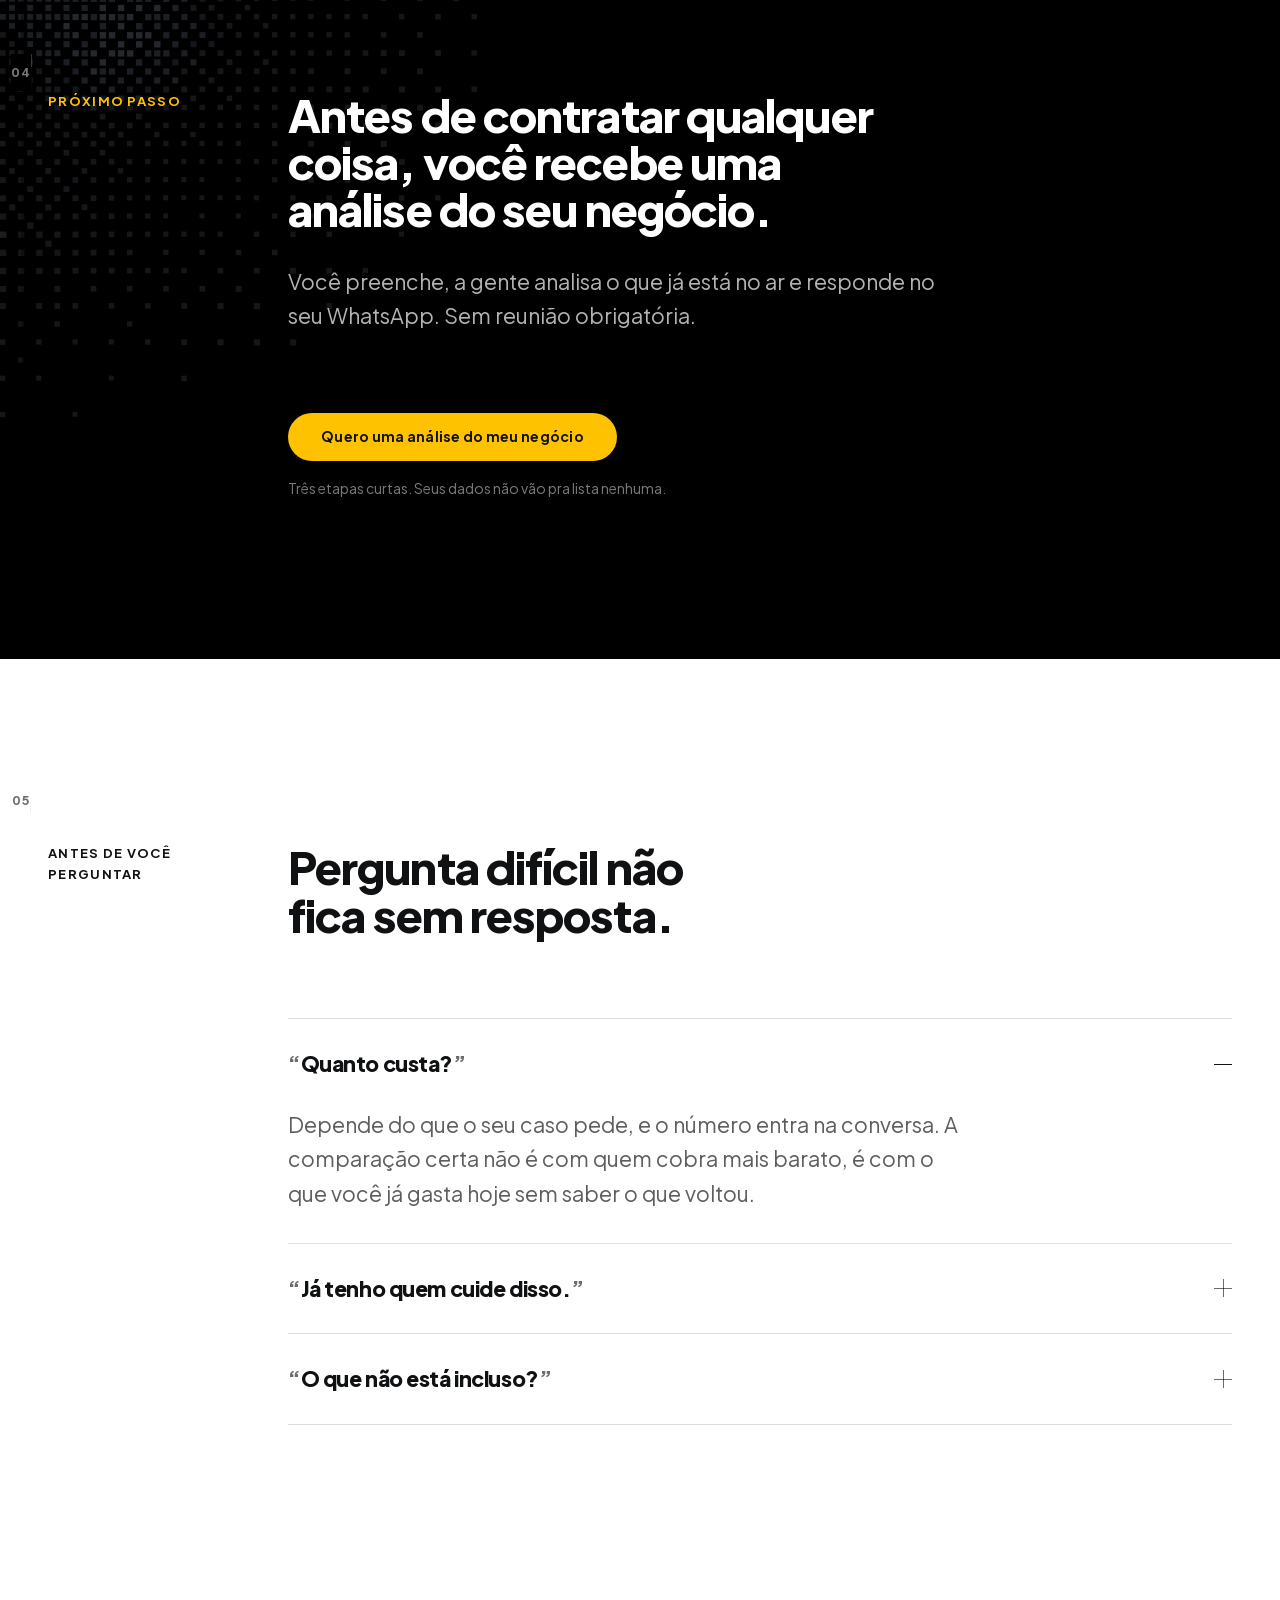
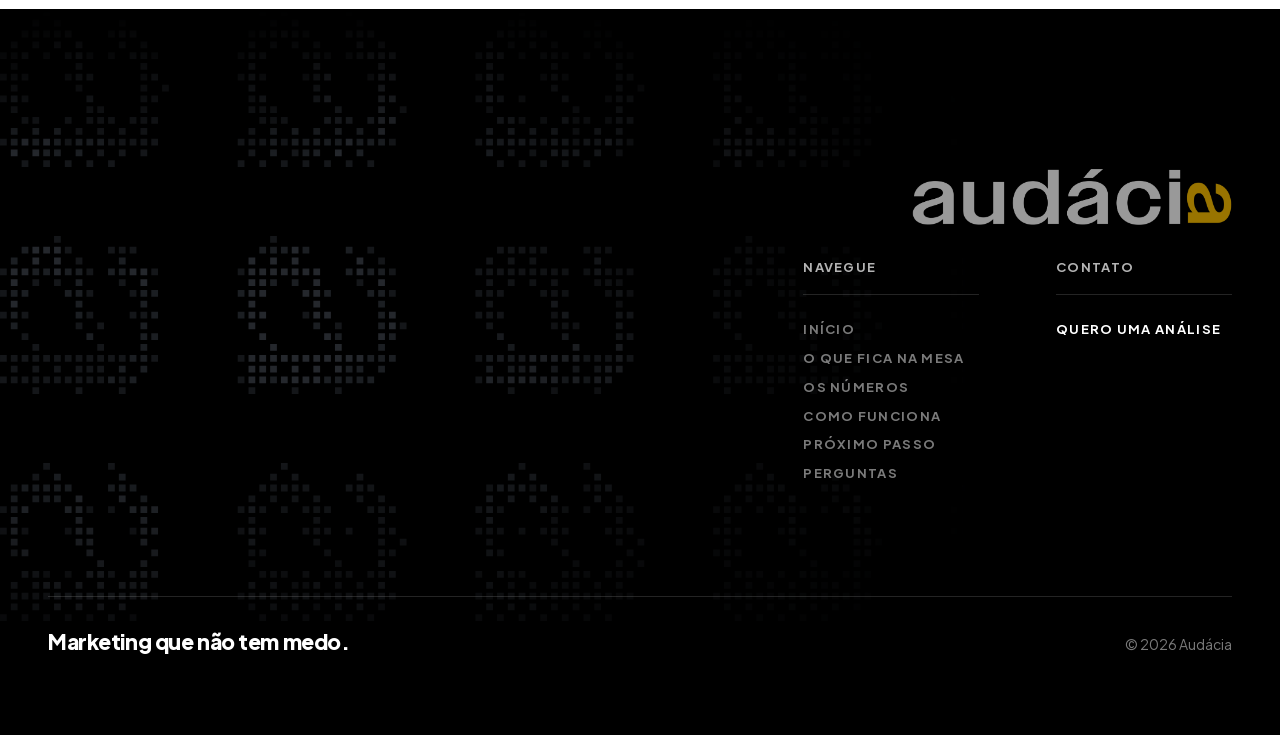
==== commit 002133f5: "Fora o "Role" do hero, e o CTA dos números vira quadro próprio Dois vereditos dele na revisão de 08/" ====
--- a/index.html
+++ b/index.html
@@ -106,7 +106,6 @@
       <a class="botao botao--secundario" href="#numeros">Ver os números</a>
     </p>
 
-    <p class="deslize">Role <span class="traco" aria-hidden="true"></span></p>
   </div>
 </section>
 
@@ -195,9 +194,19 @@
       </div>
       <p class="descritor">Esse cliente chegou com anúncio rodando e contato que não virava aluno. O anúncio estava certo, o posicionamento é que estava errado. Arrumado o posicionamento, quem chega já chega pronto pra comprar.</p>
 
-      <p class="acao-prova">
-        <a class="botao botao--primario" href="#contato">Quero uma análise do meu negócio</a>
-      </p>
+    </li>
+
+    <li class="quadro quadro--fecho">
+      <div class="par">
+        <p class="rotulo entra">A sua vez</p>
+        <div>
+          <h2 class="abertura entra entra--tarde">A sua análise é de graça. O que a gente achar é seu.</h2>
+          <p class="descritor">Você recebe o que a gente encontrar no seu negócio e aplica com quem quiser, inclusive sozinho.</p>
+          <p class="acao-fecho">
+            <a class="botao botao--primario" href="#contato">Quero uma análise do meu negócio</a>
+          </p>
+        </div>
+      </div>
     </li>
 
    </ol>
--- a/style.css
+++ b/style.css
@@ -377,8 +377,6 @@
 }
 .quadro > :not(.campo-secao) { position: relative; z-index: 1; }
 
-.acao-prova { margin: 0; }
-
 .quadro .campo-secao {
   background-position: center 42%;
   background-size: min(155vw, 62rem);
@@ -421,6 +419,13 @@
 .quadro--abertura { justify-items: stretch; text-align: left; flex-basis: 100vw; }
 .quadro--abertura .par { width: 100%; }
 .quadro--abertura .abertura { max-width: 20ch; margin-bottom: var(--esp-grupo); }
+
+.quadro--fecho { justify-items: stretch; text-align: left; flex-basis: 100vw; }
+.quadro--fecho .par { width: 100%; }
+.quadro--fecho .abertura { max-width: 20ch; margin-bottom: var(--esp-item); }
+.quadro--fecho .descritor { max-width: 46ch; }
+
+.acao-fecho { margin: var(--esp-grupo) 0 0; }
 
 .contador {
   margin: 0;
@@ -469,7 +474,8 @@
     padding: var(--esp-bloco) var(--esp-item);
   }
 
-  .quadro--abertura { flex-basis: auto; min-height: auto; scroll-snap-align: none; }
+  .quadro--abertura,
+  .quadro--fecho { flex-basis: auto; min-height: auto; scroll-snap-align: none; }
 
   .manchete .cifra { font-size: calc(100cqw / 6.4); }
   .manchete .unidade { font-size: var(--tipo-h3); }
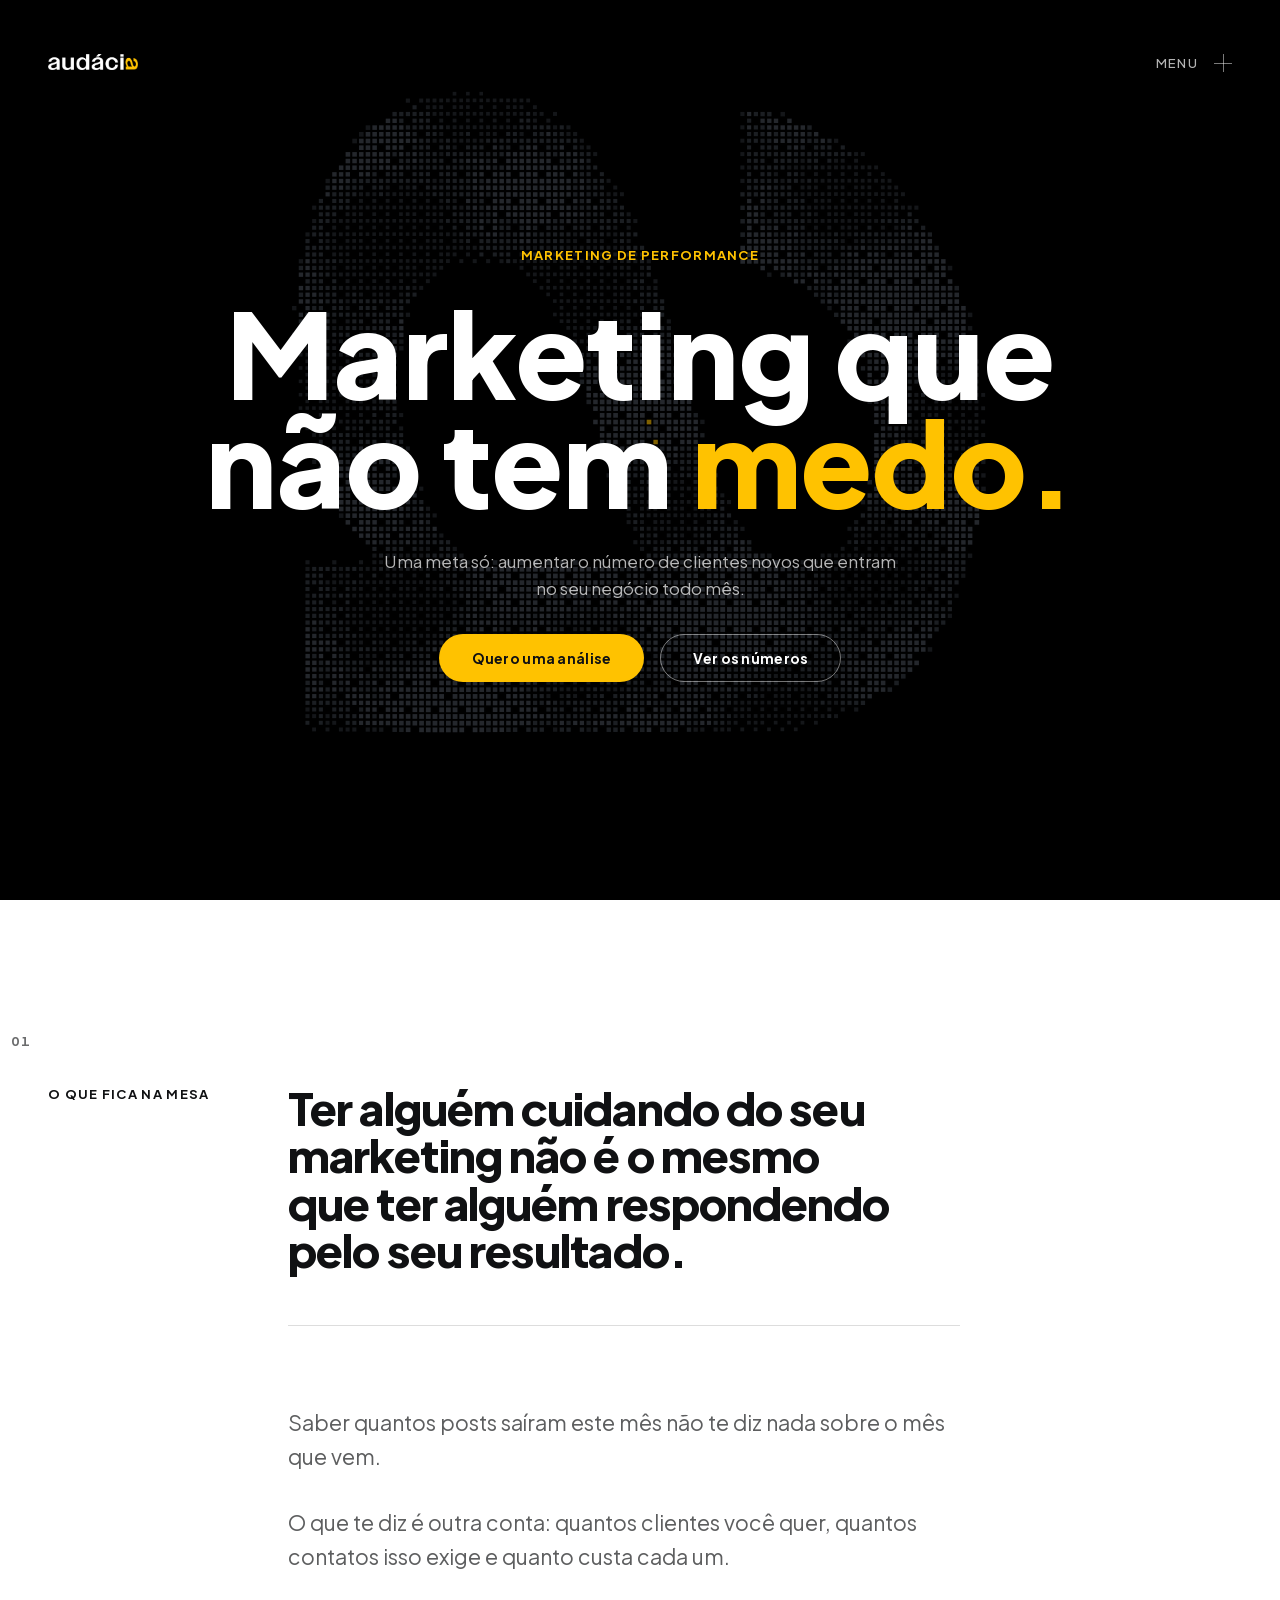
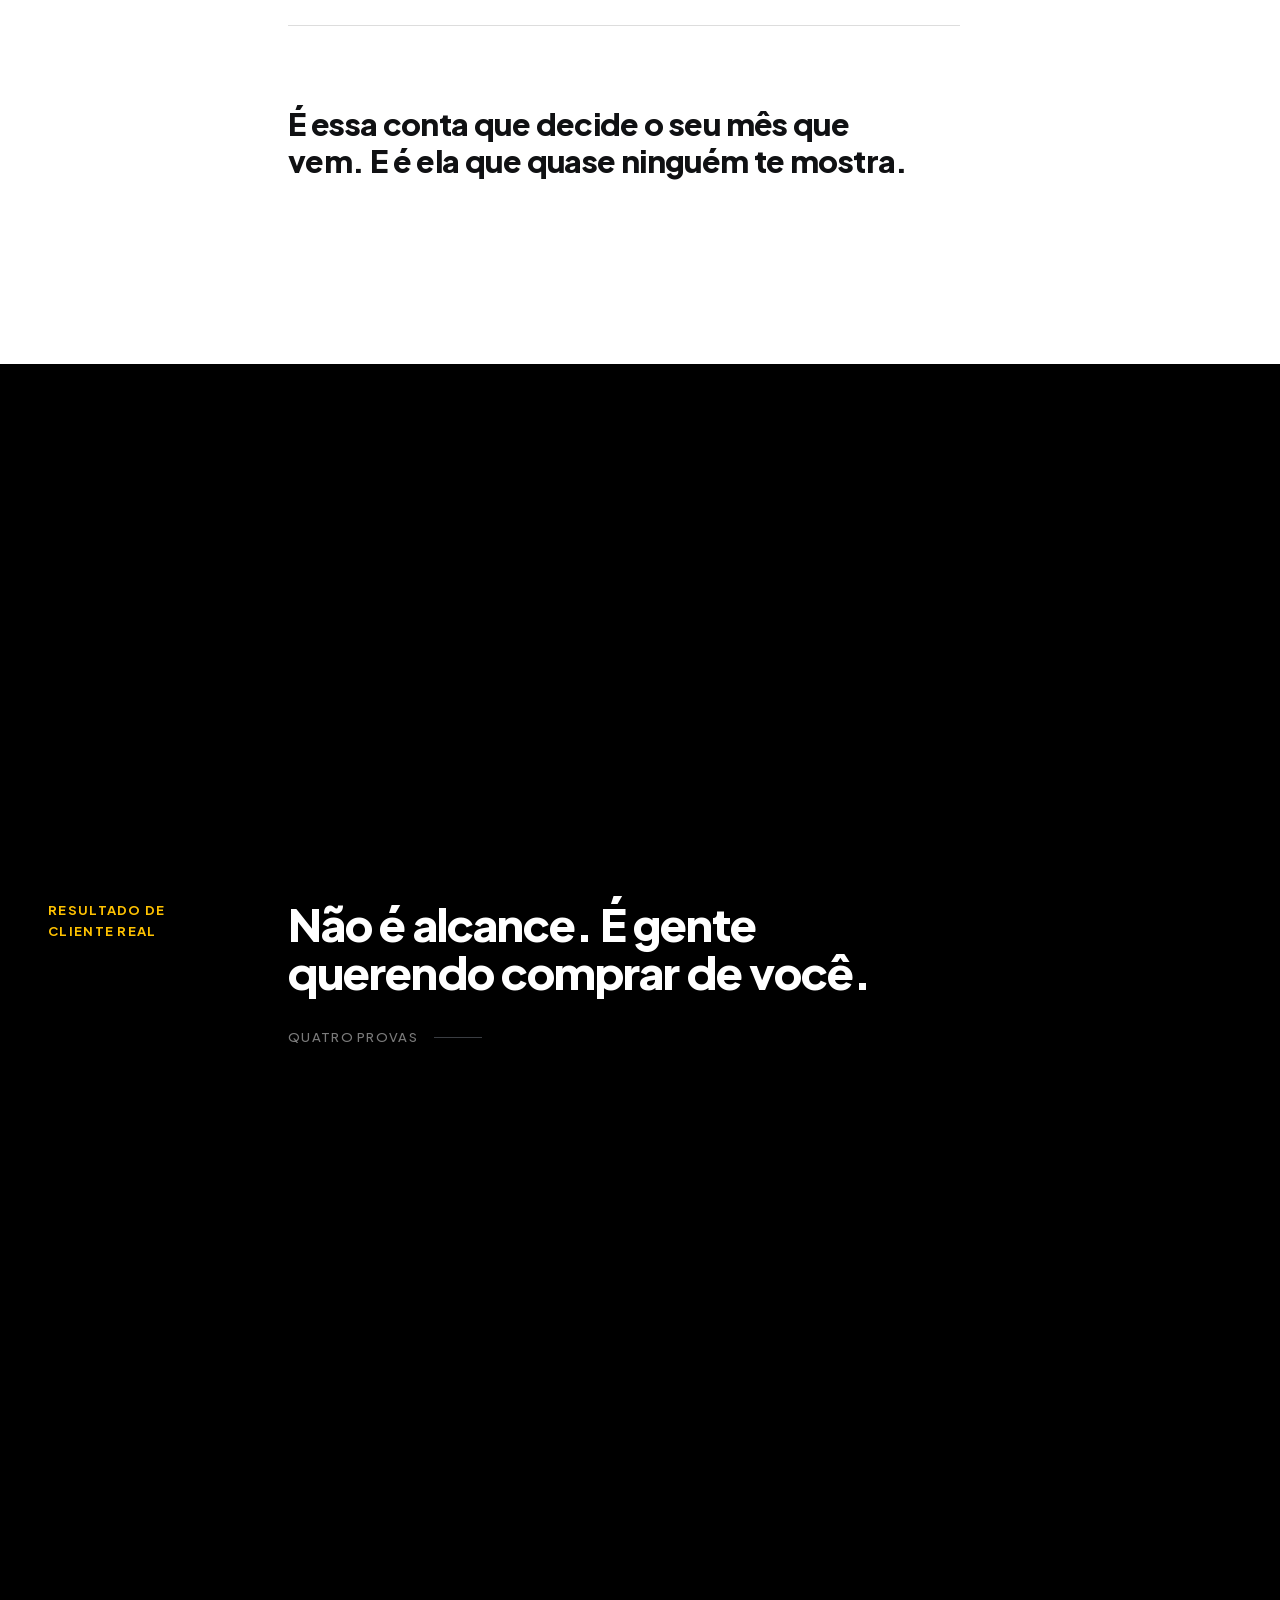
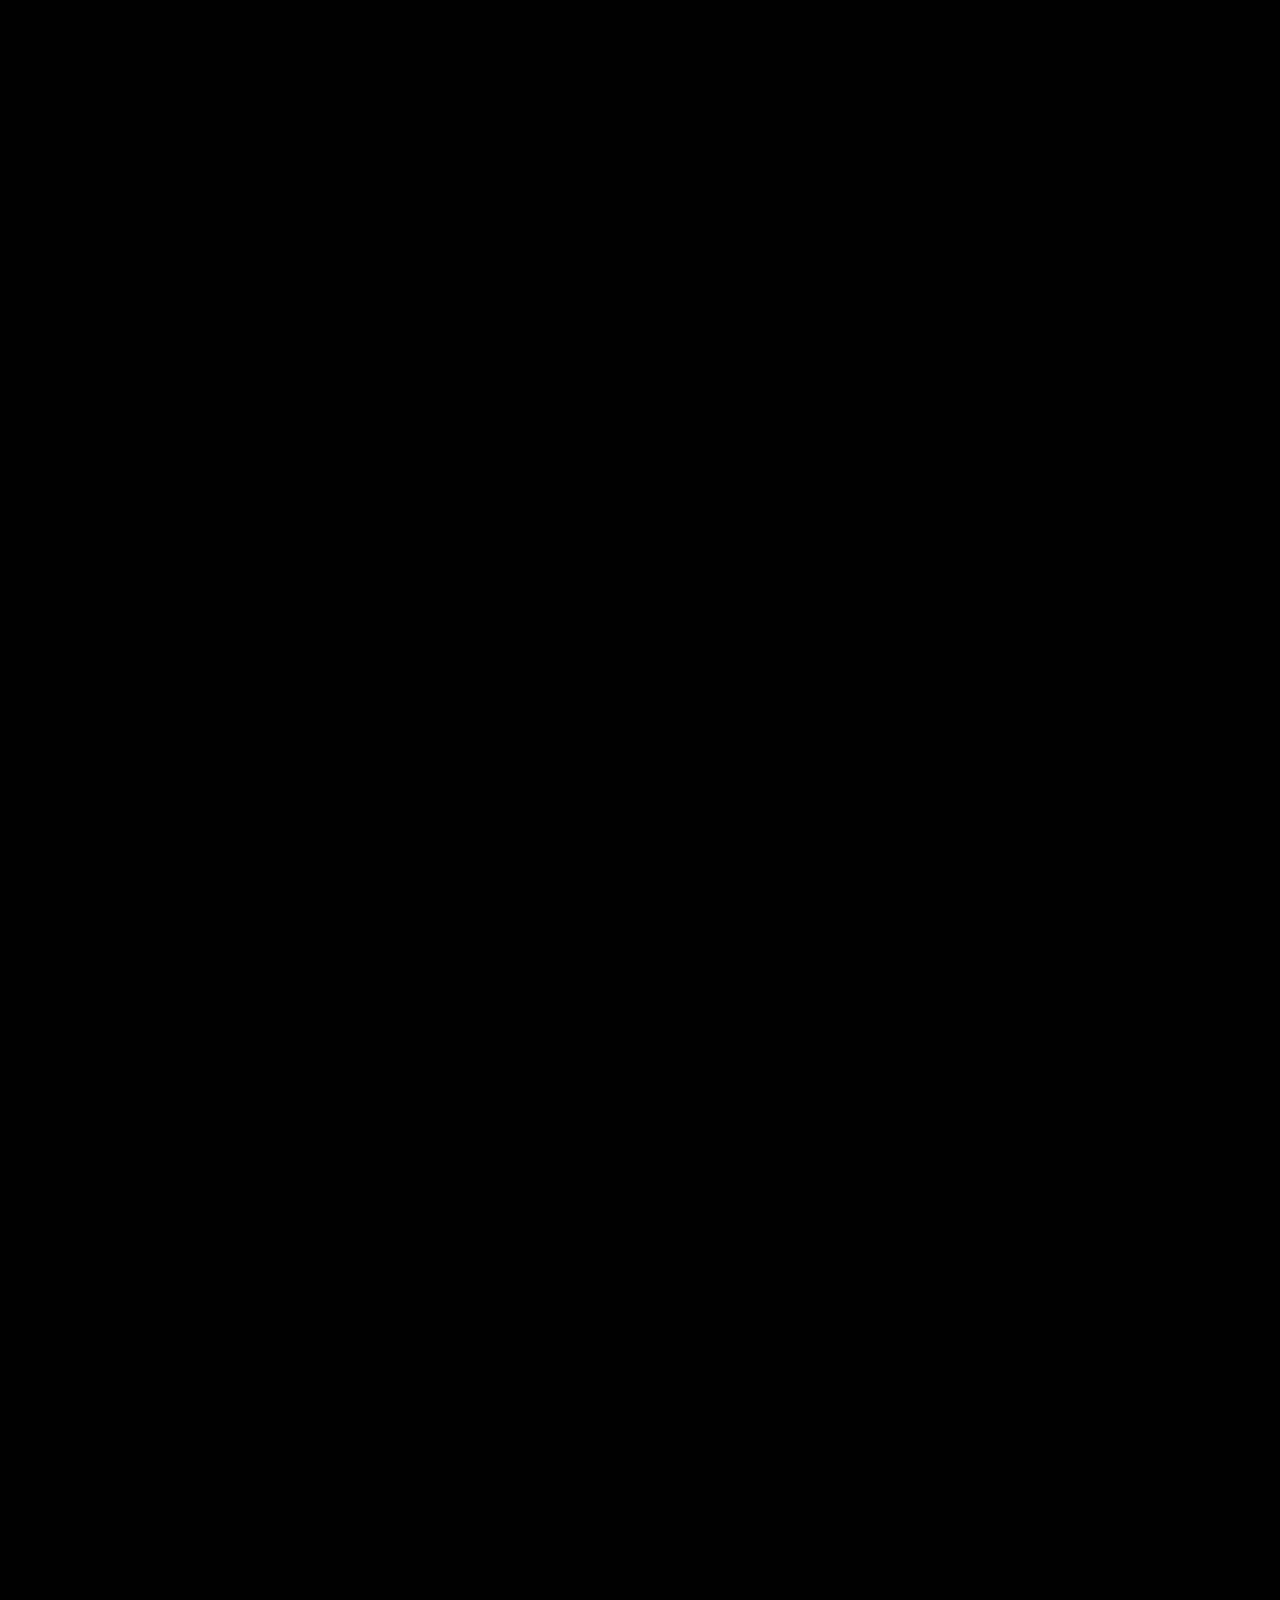
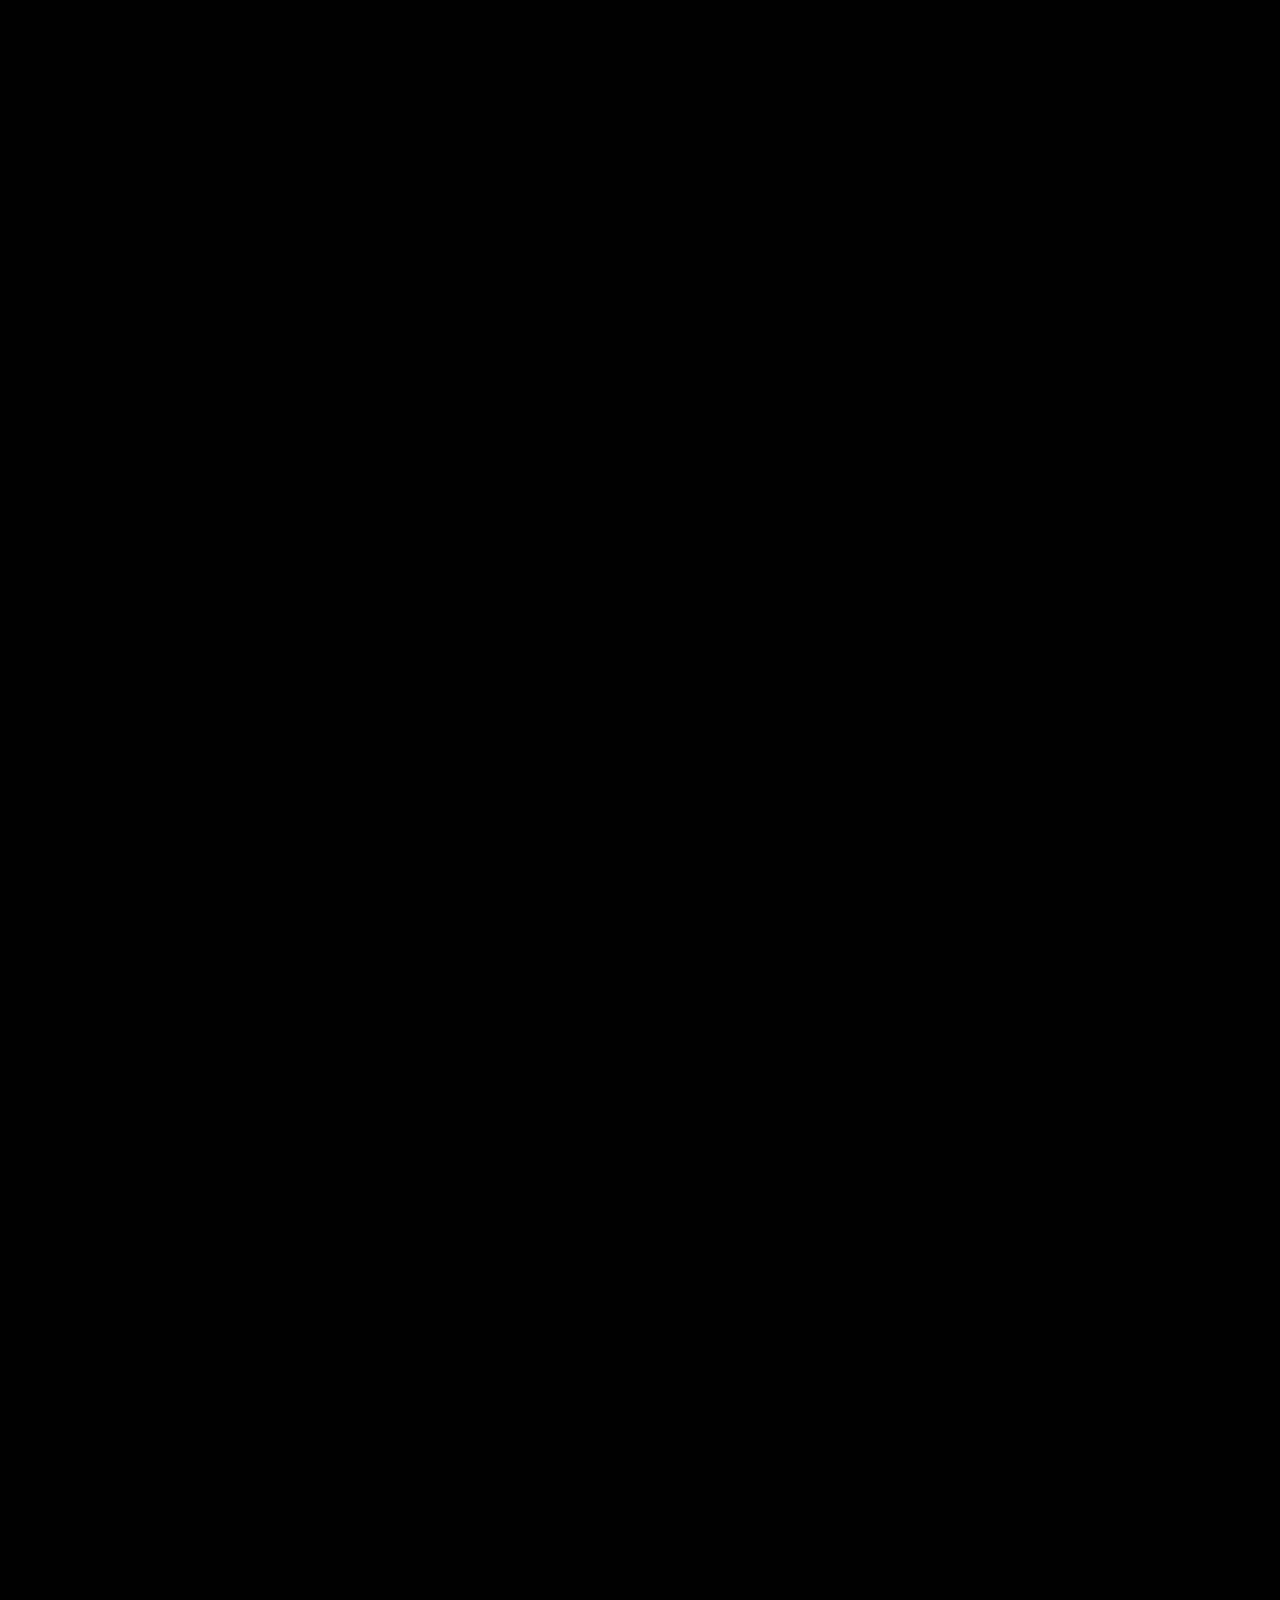
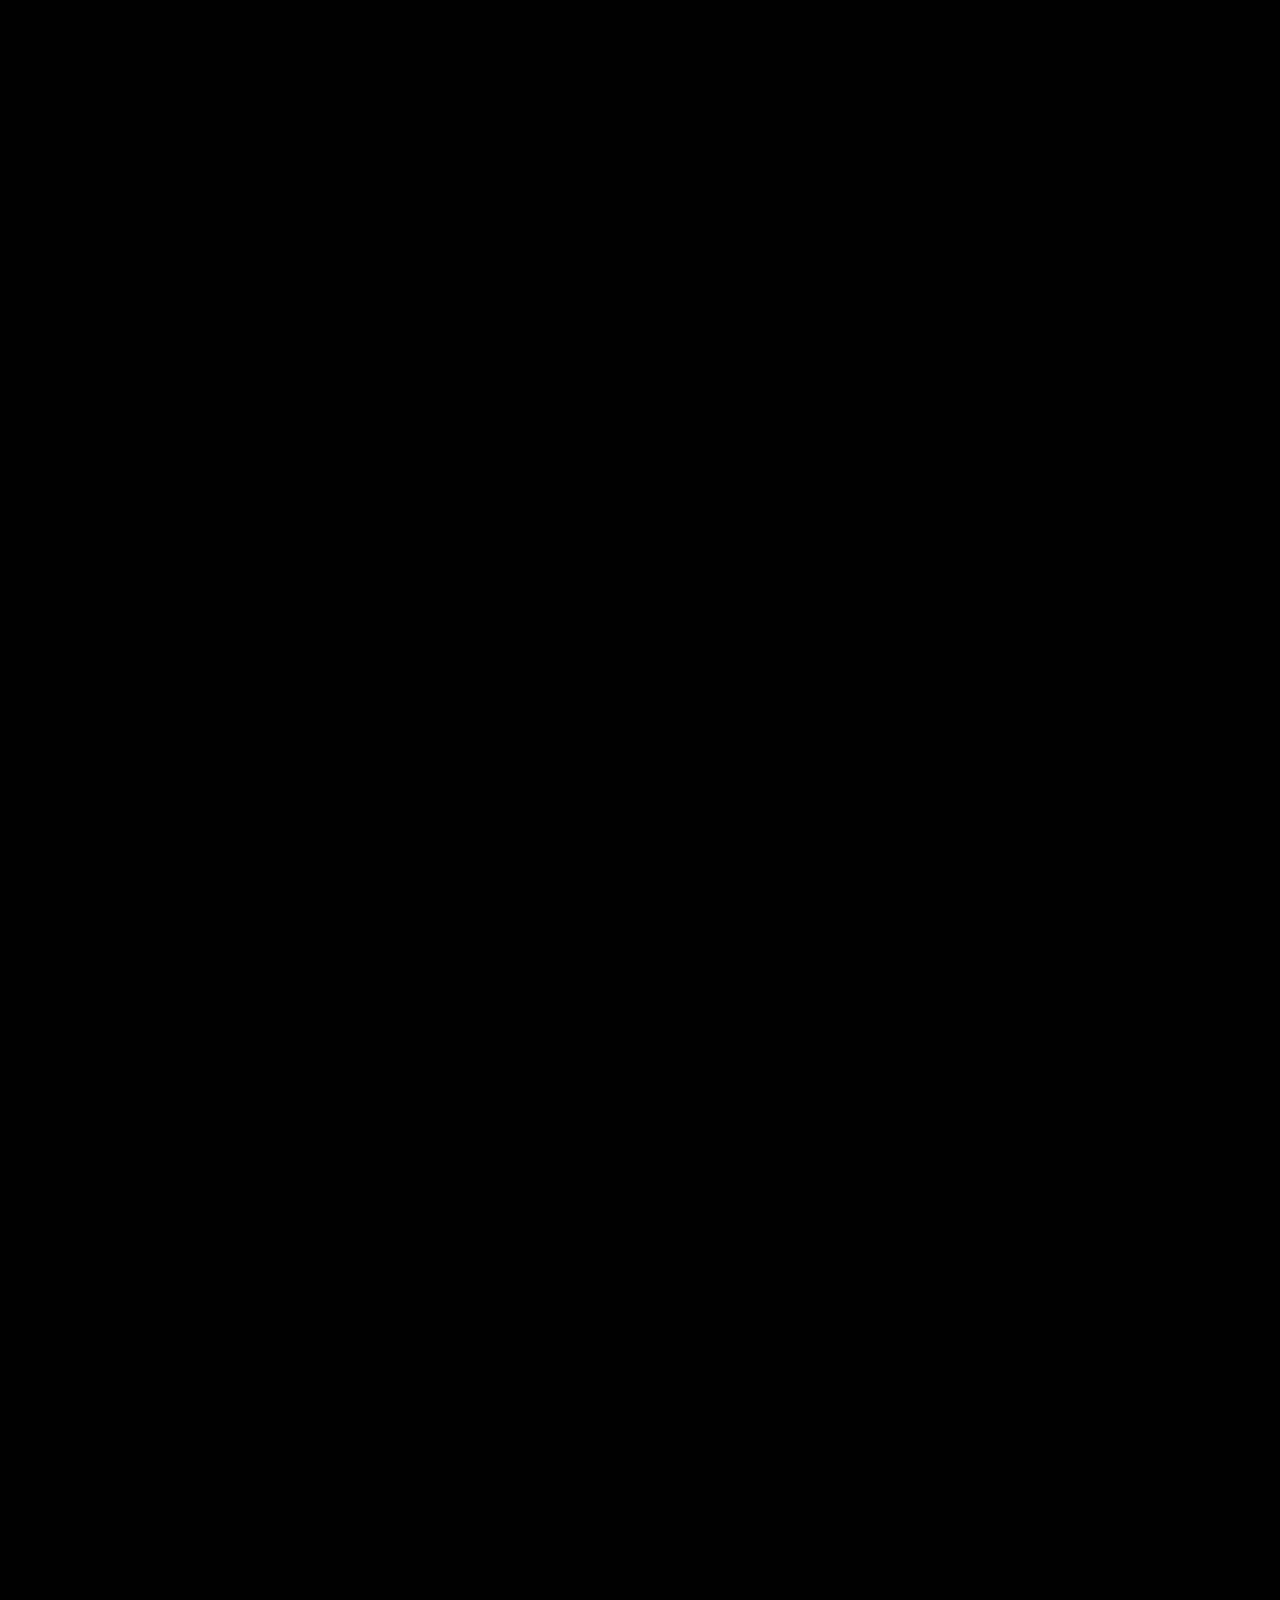
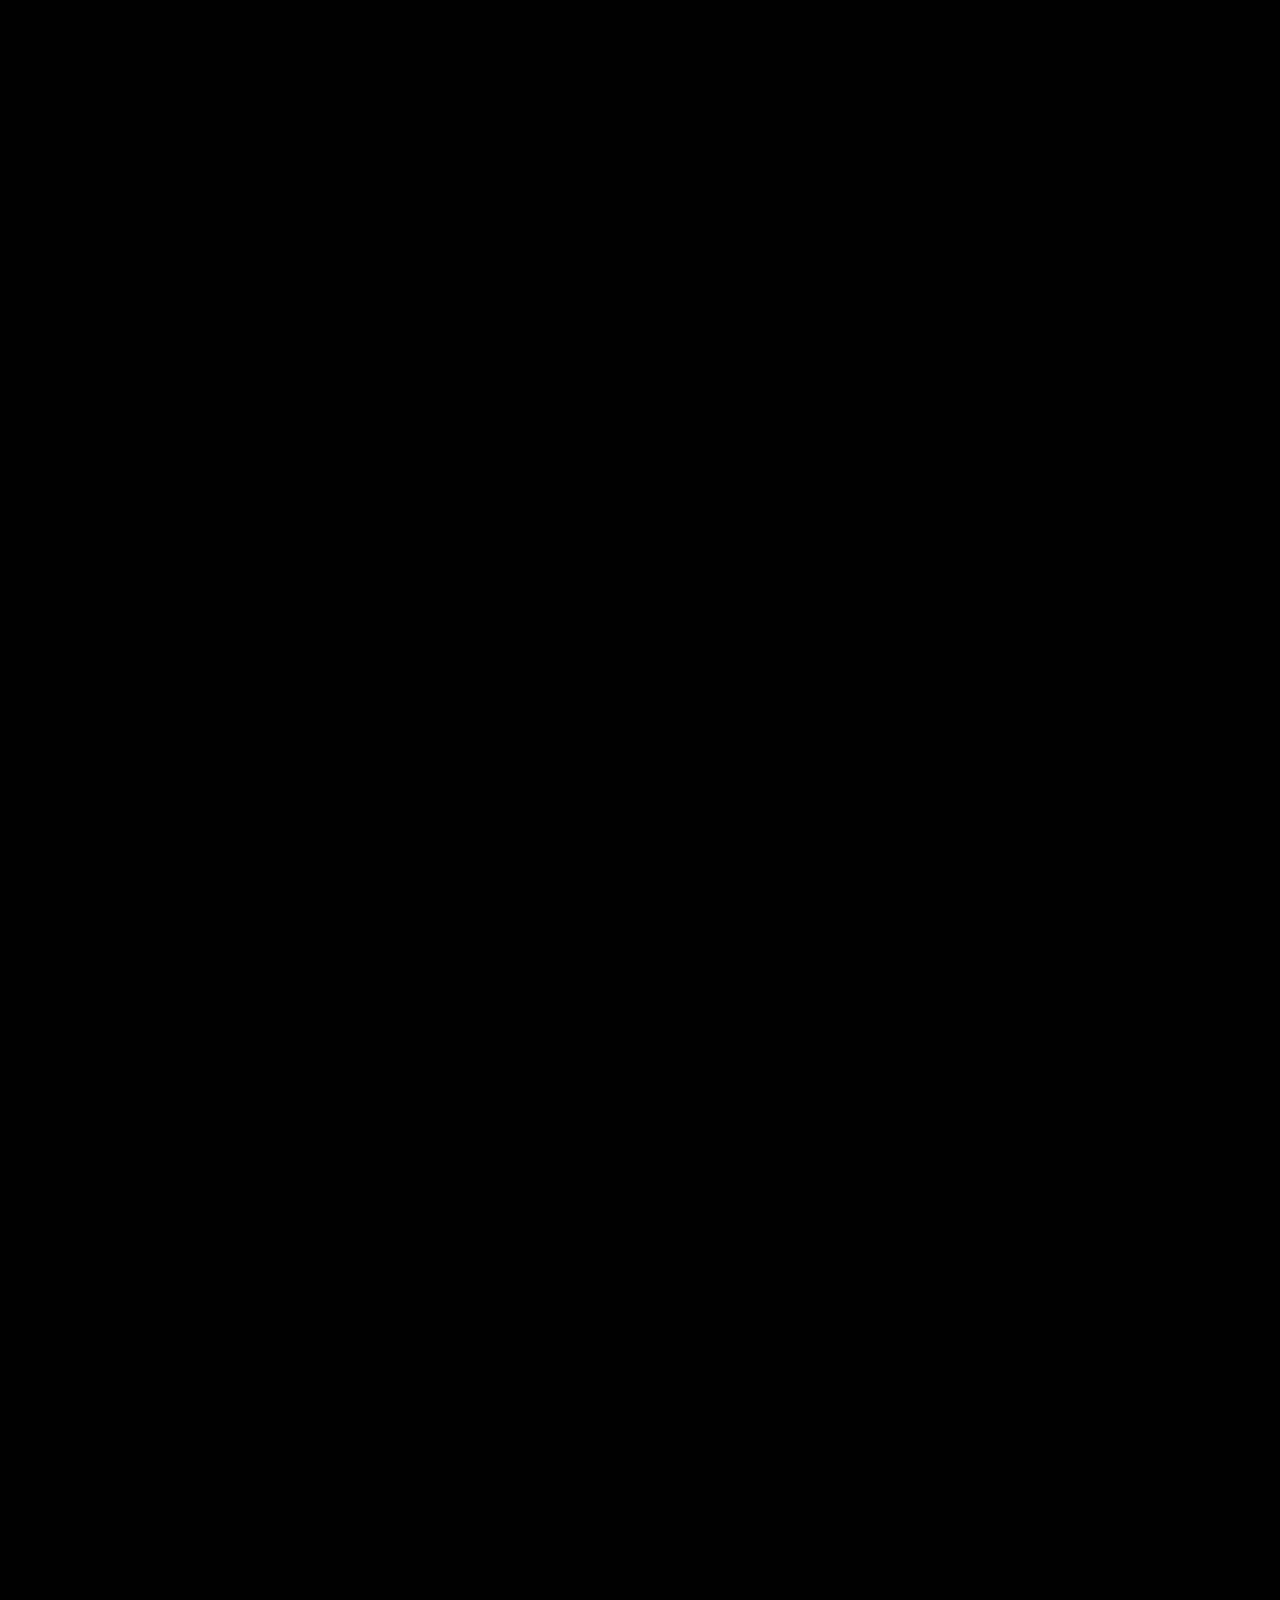
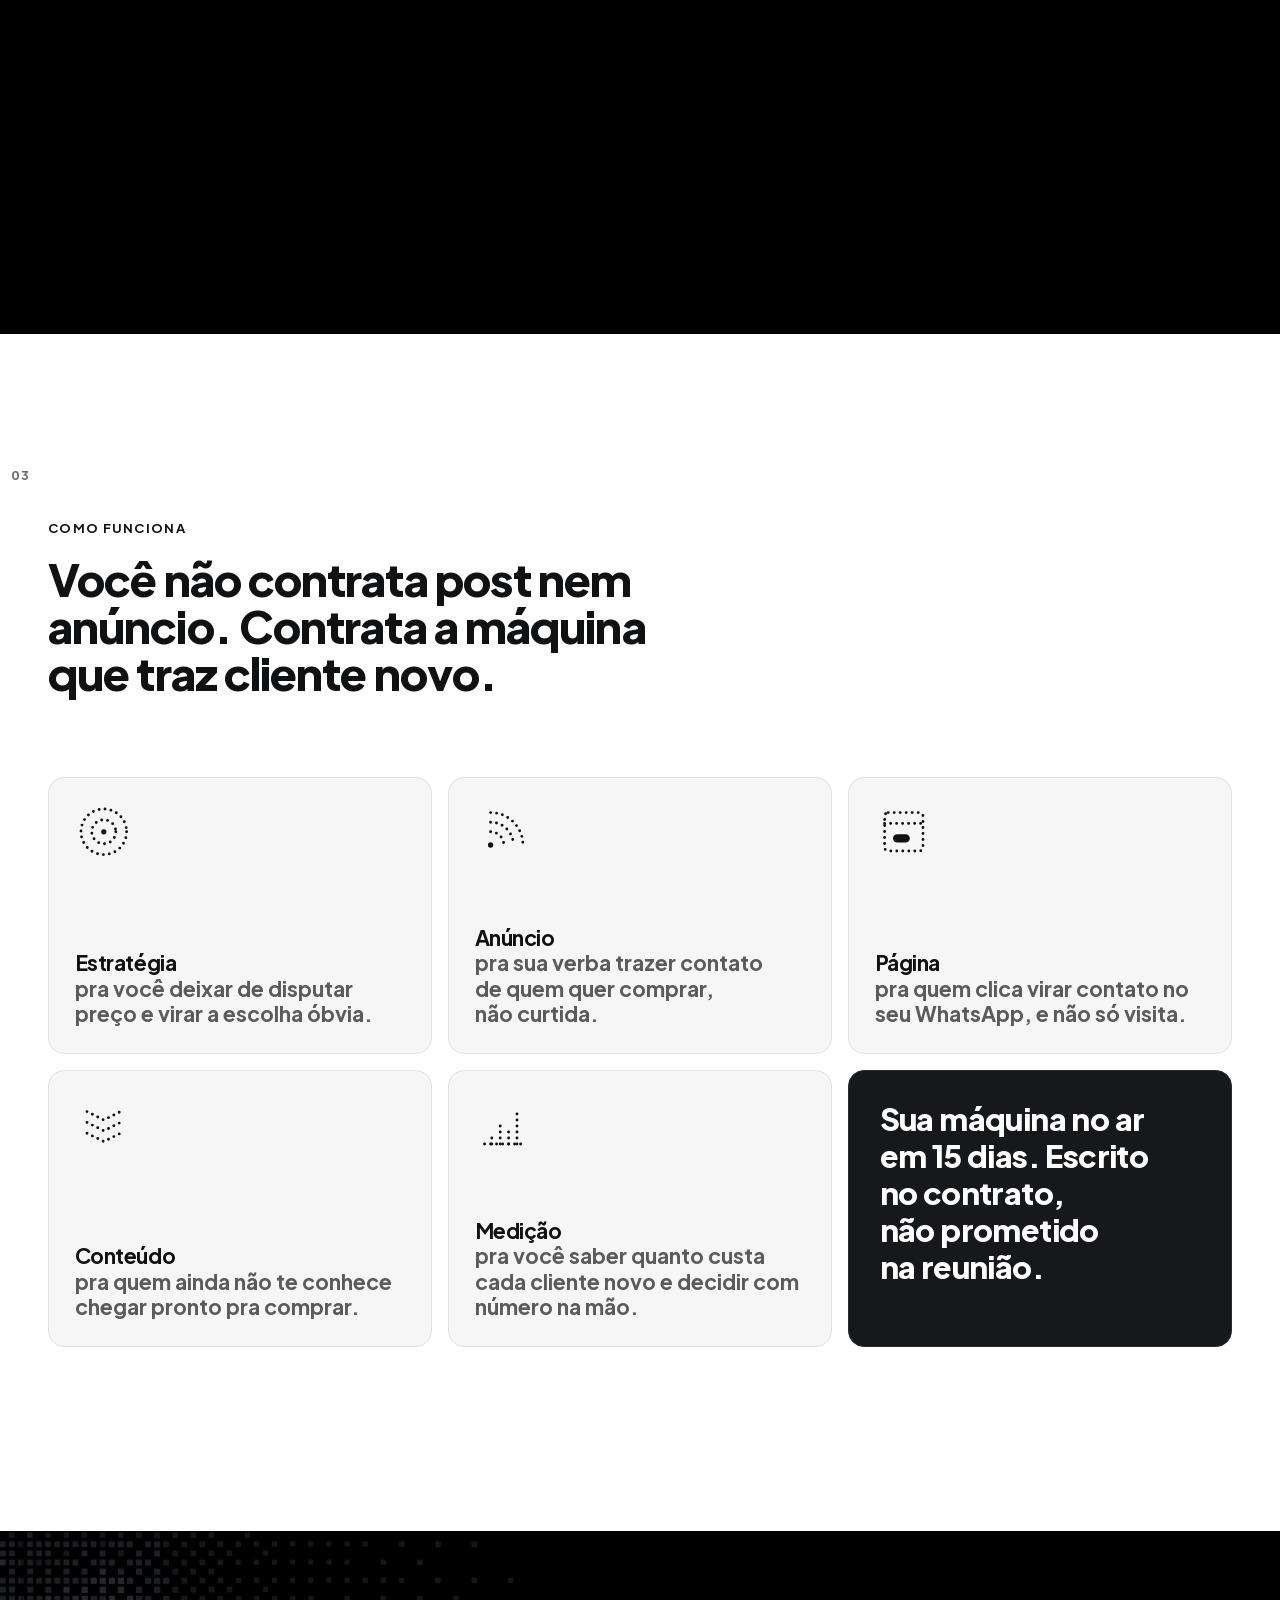
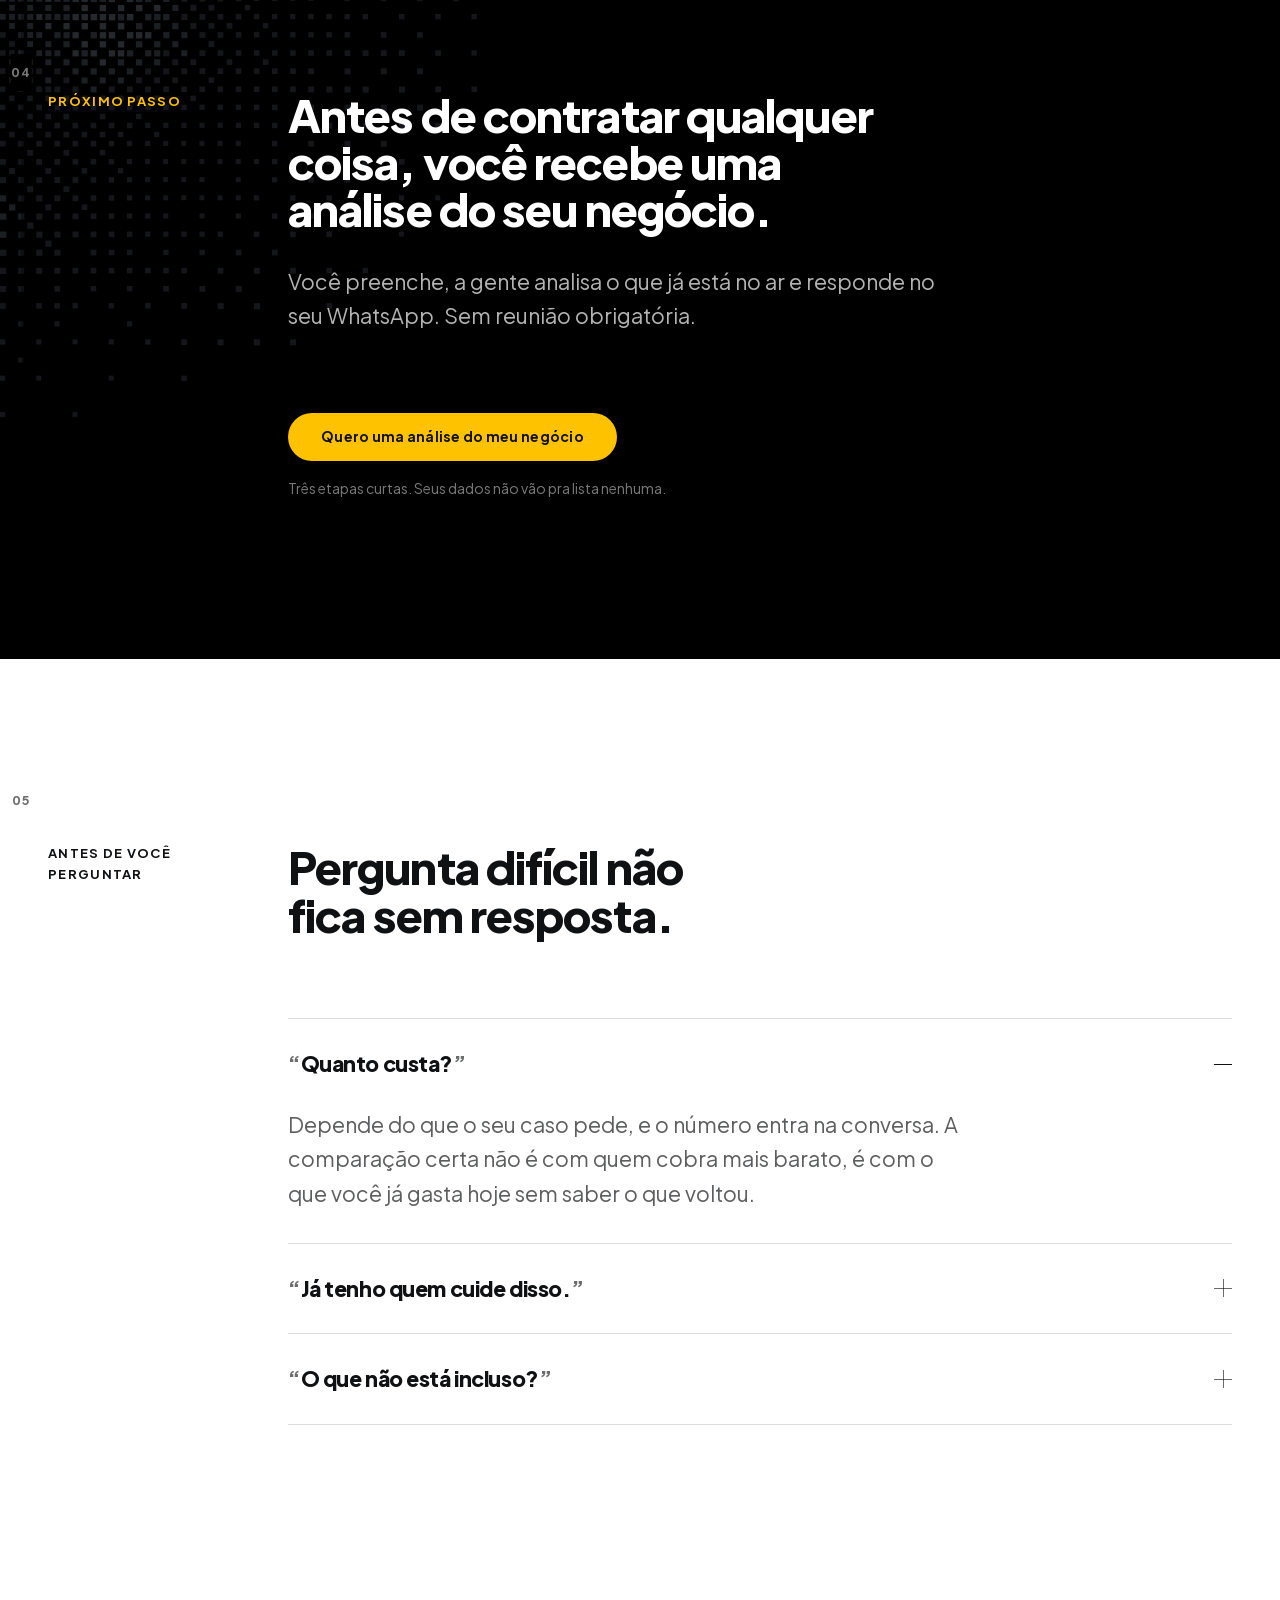
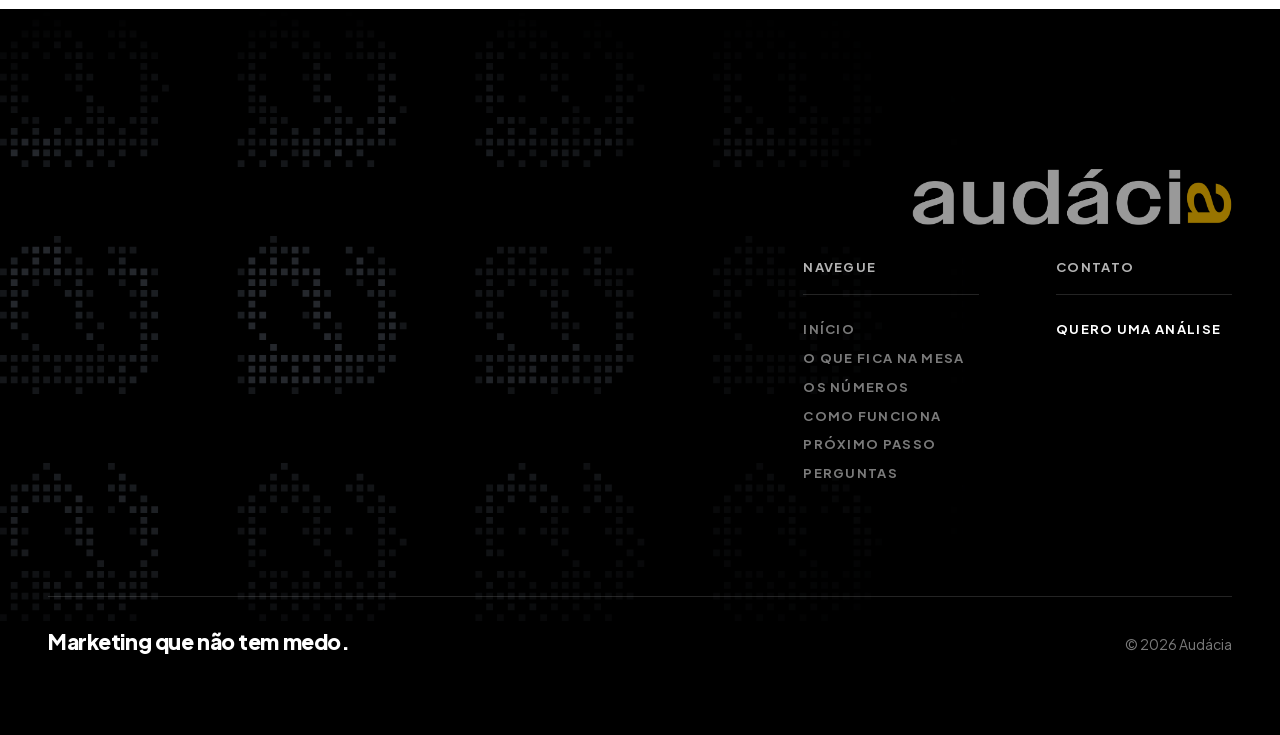
==== commit 60a905f6: "O quadro de fecho vira cena, e não folha de texto Ele reprovou a 1ª versão por print: preta chapada," ====
--- a/index.html
+++ b/index.html
@@ -197,16 +197,18 @@
     </li>
 
     <li class="quadro quadro--fecho">
-      <div class="par">
-        <p class="rotulo entra">A sua vez</p>
-        <div>
-          <h2 class="abertura entra entra--tarde">A sua análise é de graça. O que a gente achar é seu.</h2>
-          <p class="descritor">Você recebe o que a gente encontrar no seu negócio e aplica com quem quiser, inclusive sozinho.</p>
-          <p class="acao-fecho">
-            <a class="botao botao--primario" href="#contato">Quero uma análise do meu negócio</a>
-          </p>
-        </div>
-      </div>
+
+      <span class="grafismo-dither grafismo-dither--radial campo-secao" aria-hidden="true"></span>
+      <p class="rotulo entra">A sua vez</p>
+      <div class="caixa-manchete entra entra--cena">
+        <h3 class="manchete">
+          <span class="unidade">A sua análise é de graça.</span>
+        </h3>
+      </div>
+      <p class="descritor">O que a gente achar é seu. Aplica com quem quiser, inclusive sozinho.</p>
+      <p class="acao-fecho">
+        <a class="botao botao--primario" href="#contato">Quero uma análise do meu negócio</a>
+      </p>
     </li>
 
    </ol>
--- a/style.css
+++ b/style.css
@@ -404,7 +404,8 @@
   text-wrap: balance;
 }
 
-.quadro--4 .manchete .unidade {
+.quadro--4 .manchete .unidade,
+.quadro--fecho .manchete .unidade {
   font-size: calc(100cqw / 22);
   font-weight: var(--peso-black);
   letter-spacing: var(--tracking-manifesto);
@@ -420,12 +421,7 @@
 .quadro--abertura .par { width: 100%; }
 .quadro--abertura .abertura { max-width: 20ch; margin-bottom: var(--esp-grupo); }
 
-.quadro--fecho { justify-items: stretch; text-align: left; flex-basis: 100vw; }
-.quadro--fecho .par { width: 100%; }
-.quadro--fecho .abertura { max-width: 20ch; margin-bottom: var(--esp-item); }
-.quadro--fecho .descritor { max-width: 46ch; }
-
-.acao-fecho { margin: var(--esp-grupo) 0 0; }
+.acao-fecho { margin: var(--esp-item) 0 0; }
 
 .contador {
   margin: 0;
@@ -474,12 +470,12 @@
     padding: var(--esp-bloco) var(--esp-item);
   }
 
-  .quadro--abertura,
-  .quadro--fecho { flex-basis: auto; min-height: auto; scroll-snap-align: none; }
+  .quadro--abertura { flex-basis: auto; min-height: auto; scroll-snap-align: none; }
 
   .manchete .cifra { font-size: calc(100cqw / 6.4); }
   .manchete .unidade { font-size: var(--tipo-h3); }
-  .quadro--4 .manchete .unidade { font-size: calc(100cqw / 11); }
+  .quadro--4 .manchete .unidade,
+  .quadro--fecho .manchete .unidade { font-size: calc(100cqw / 11); }
 
   .quadro .campo-secao { background-size: min(230vw, 46rem); }
 }
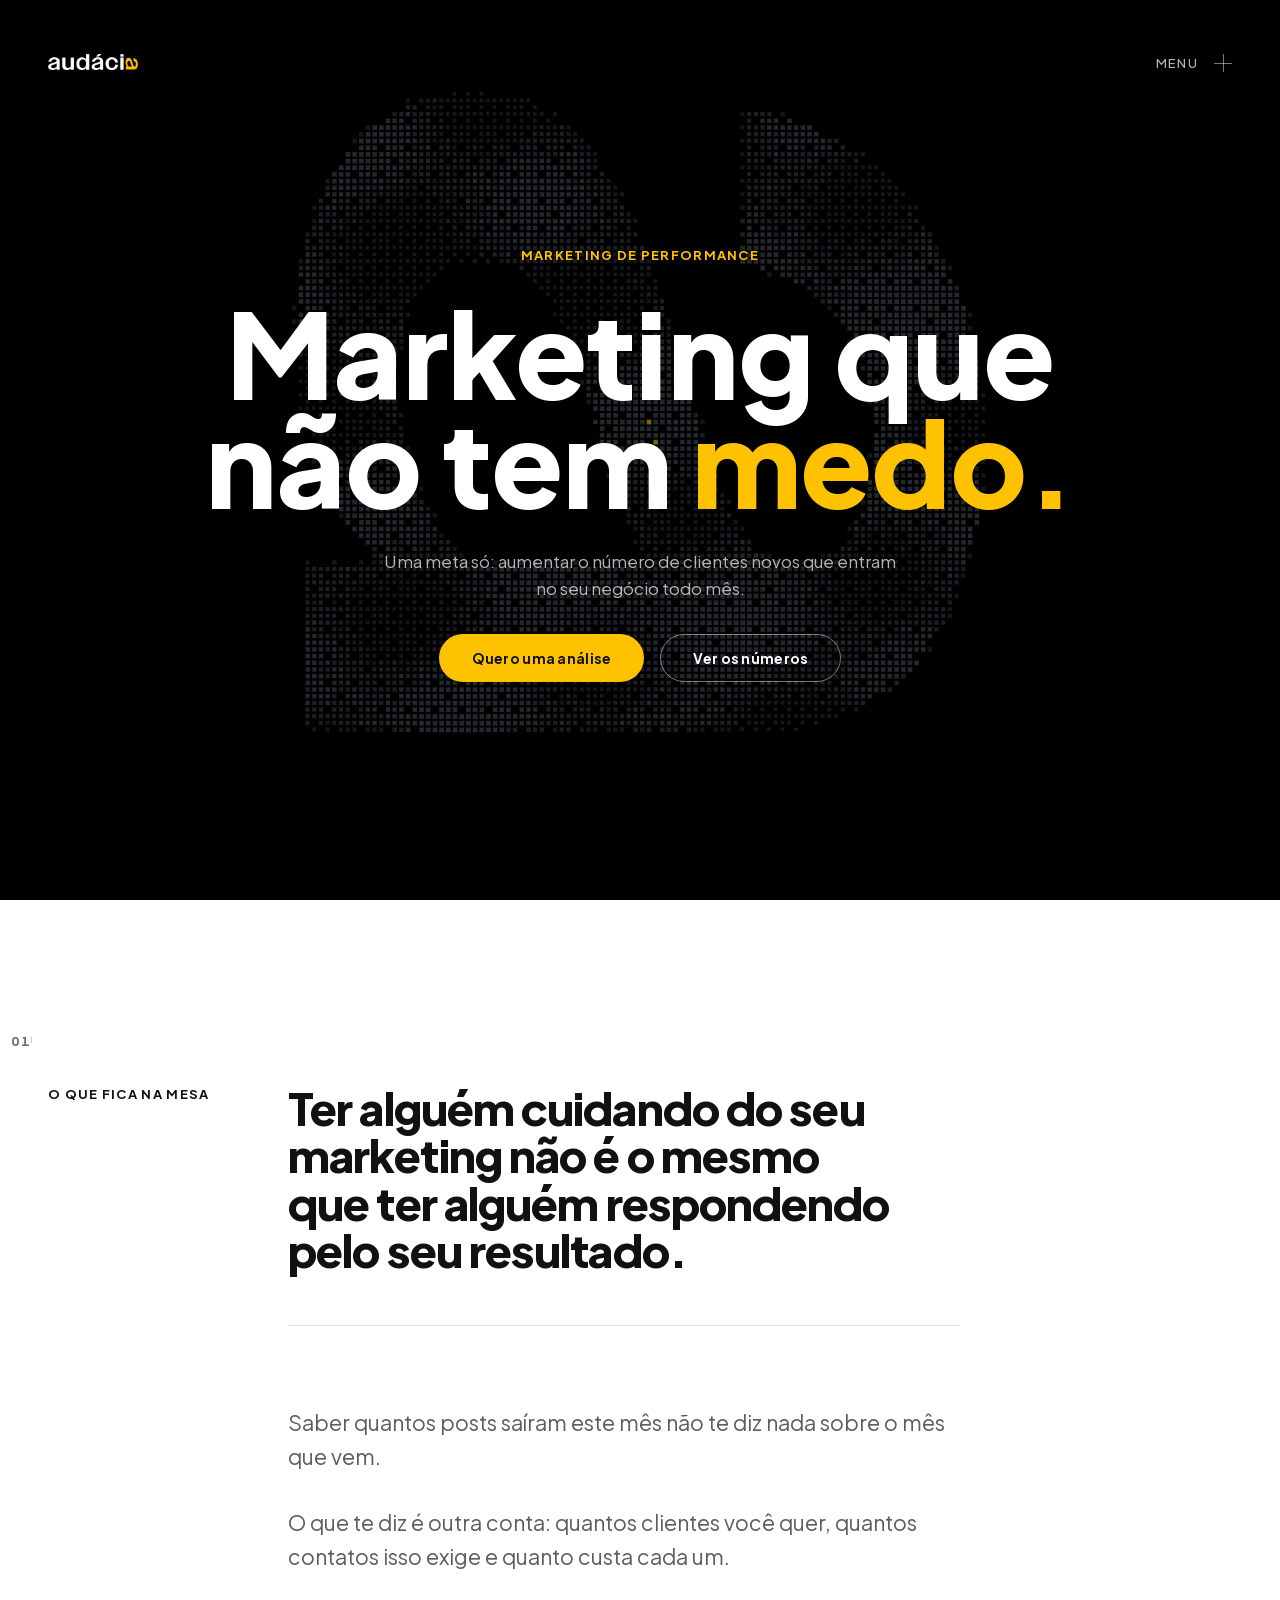
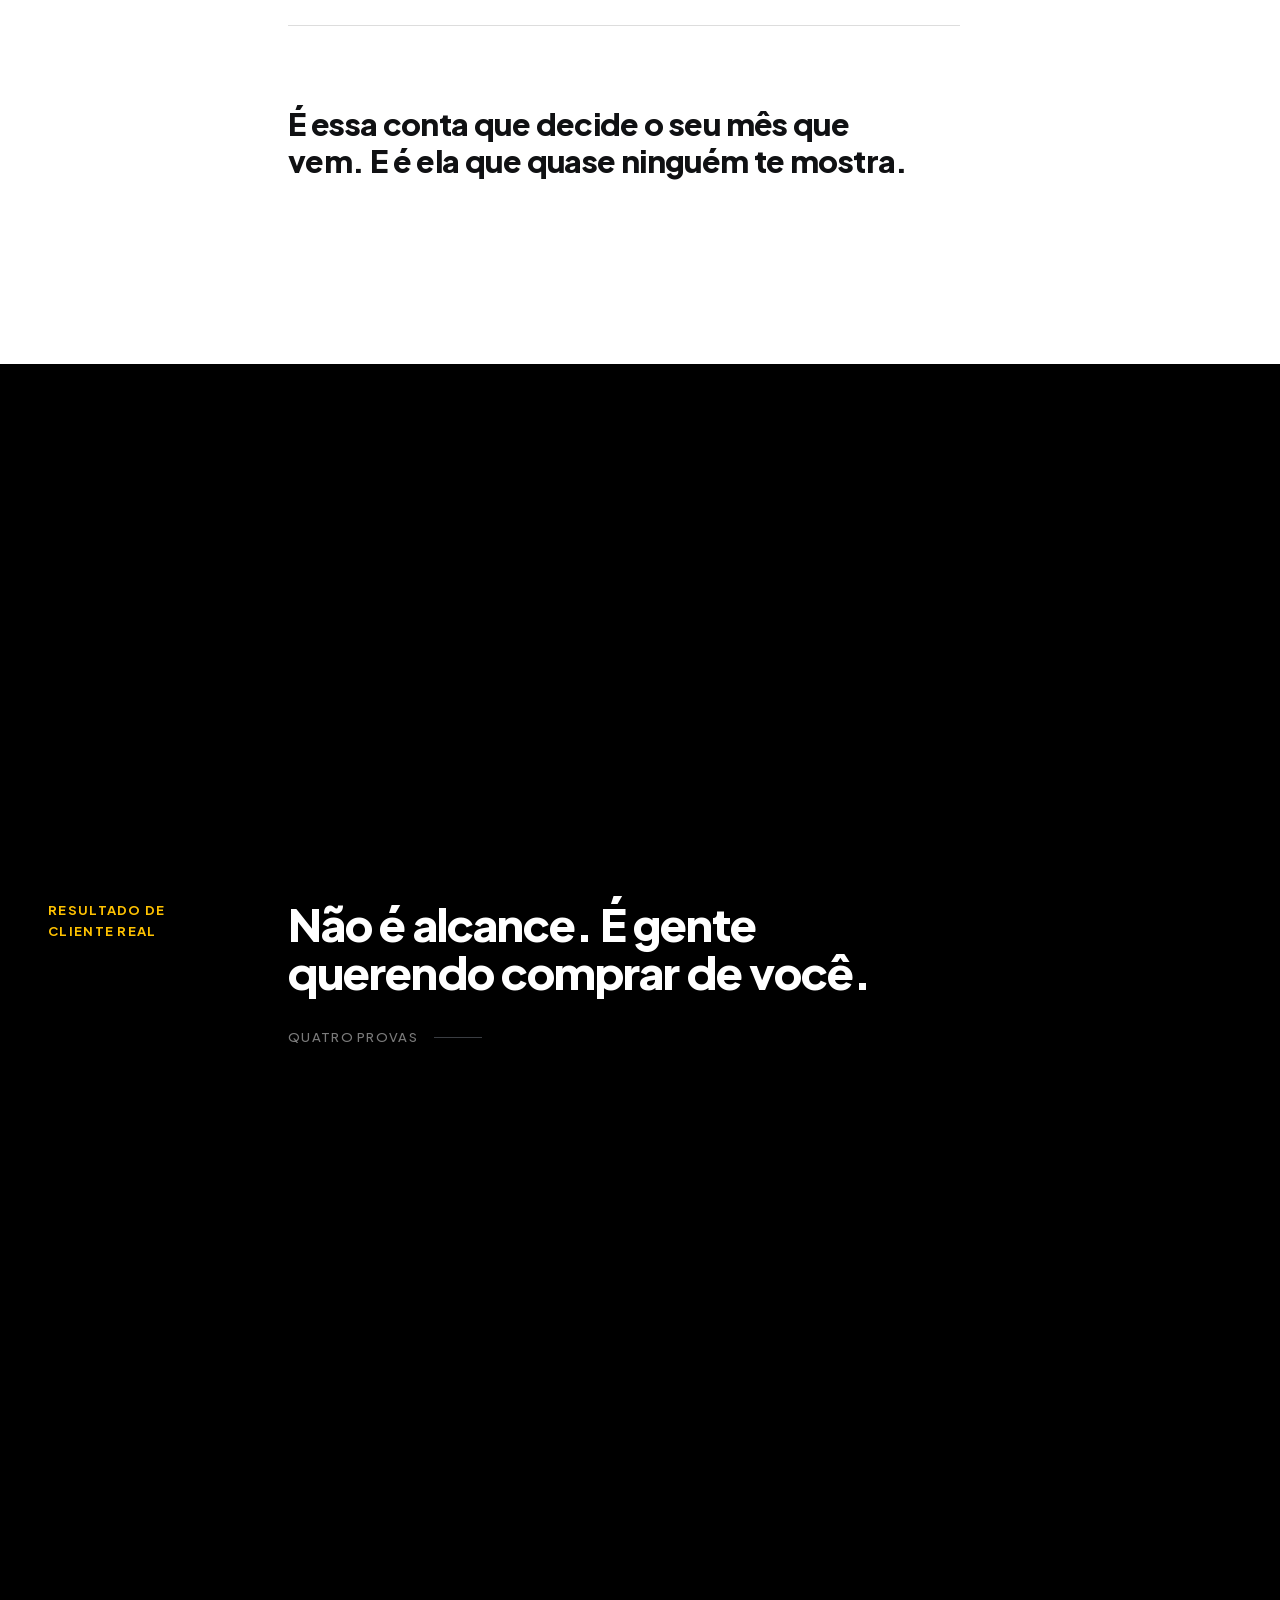
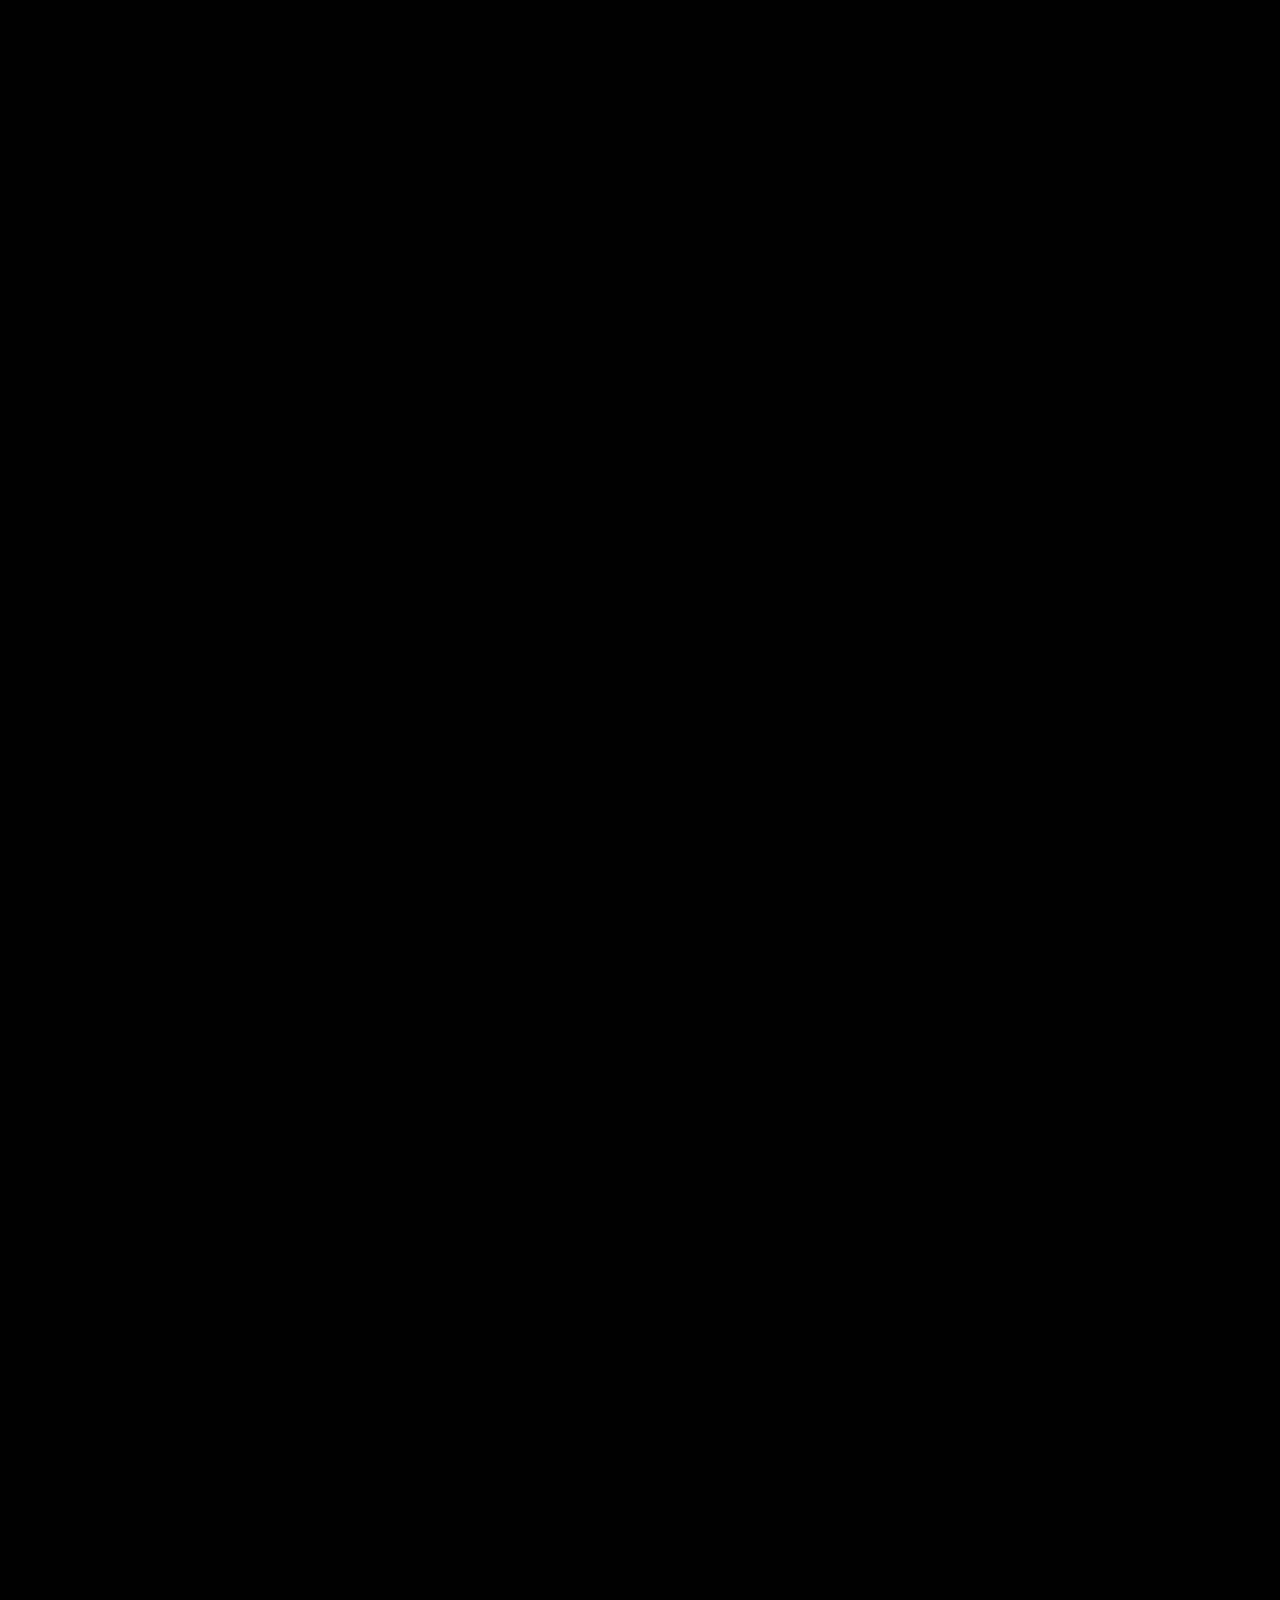
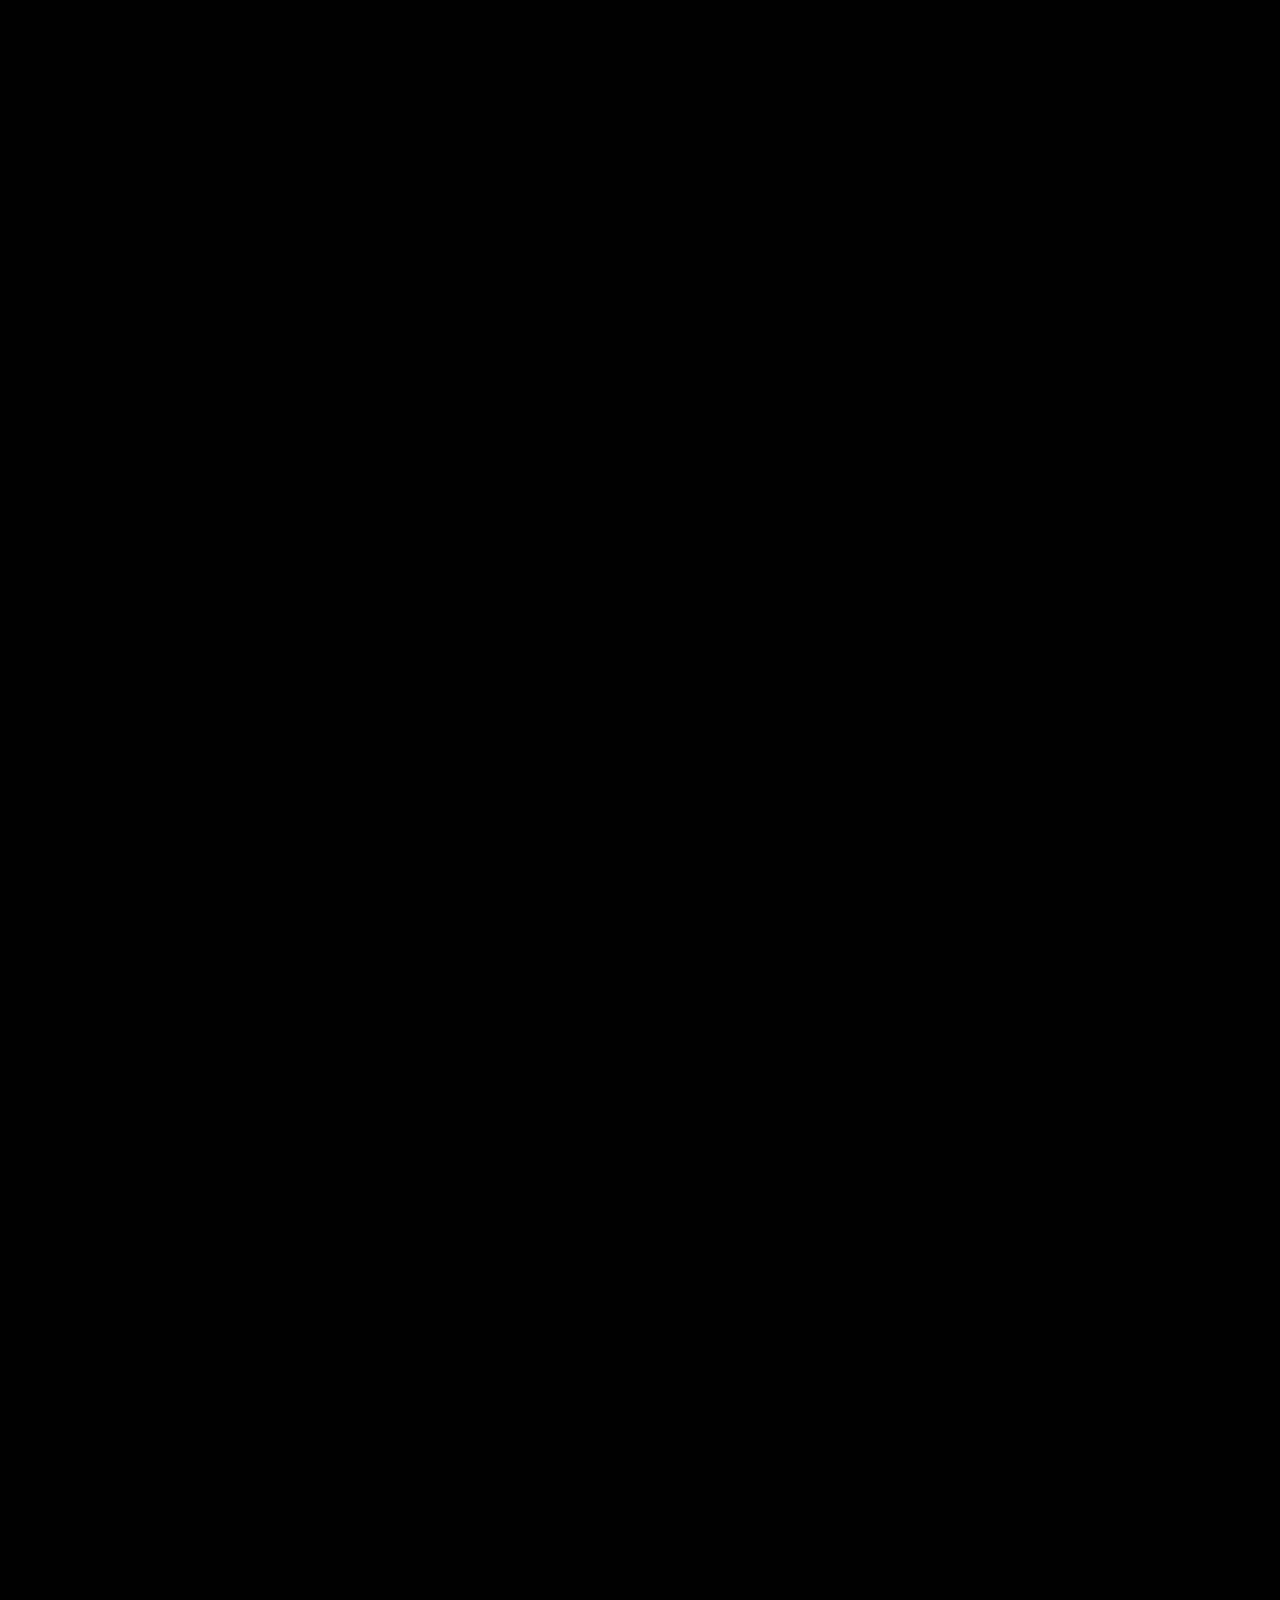
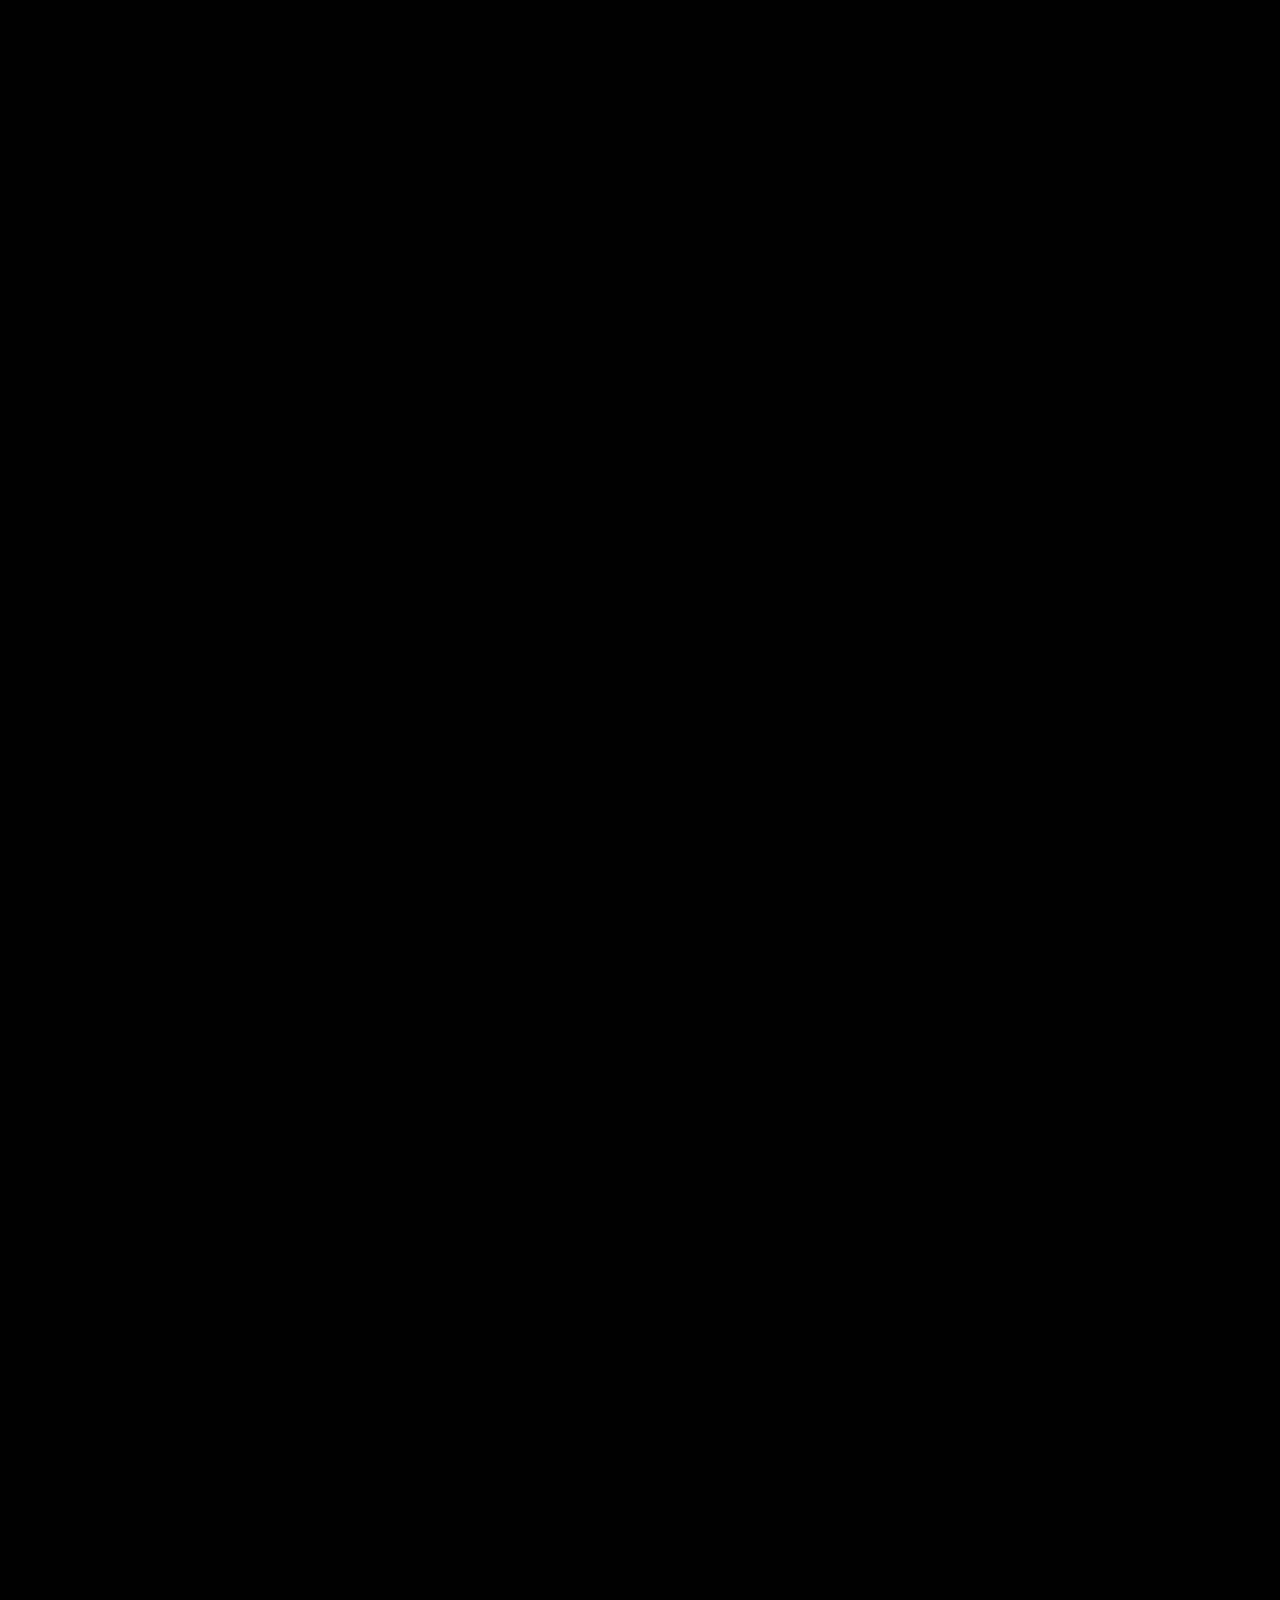
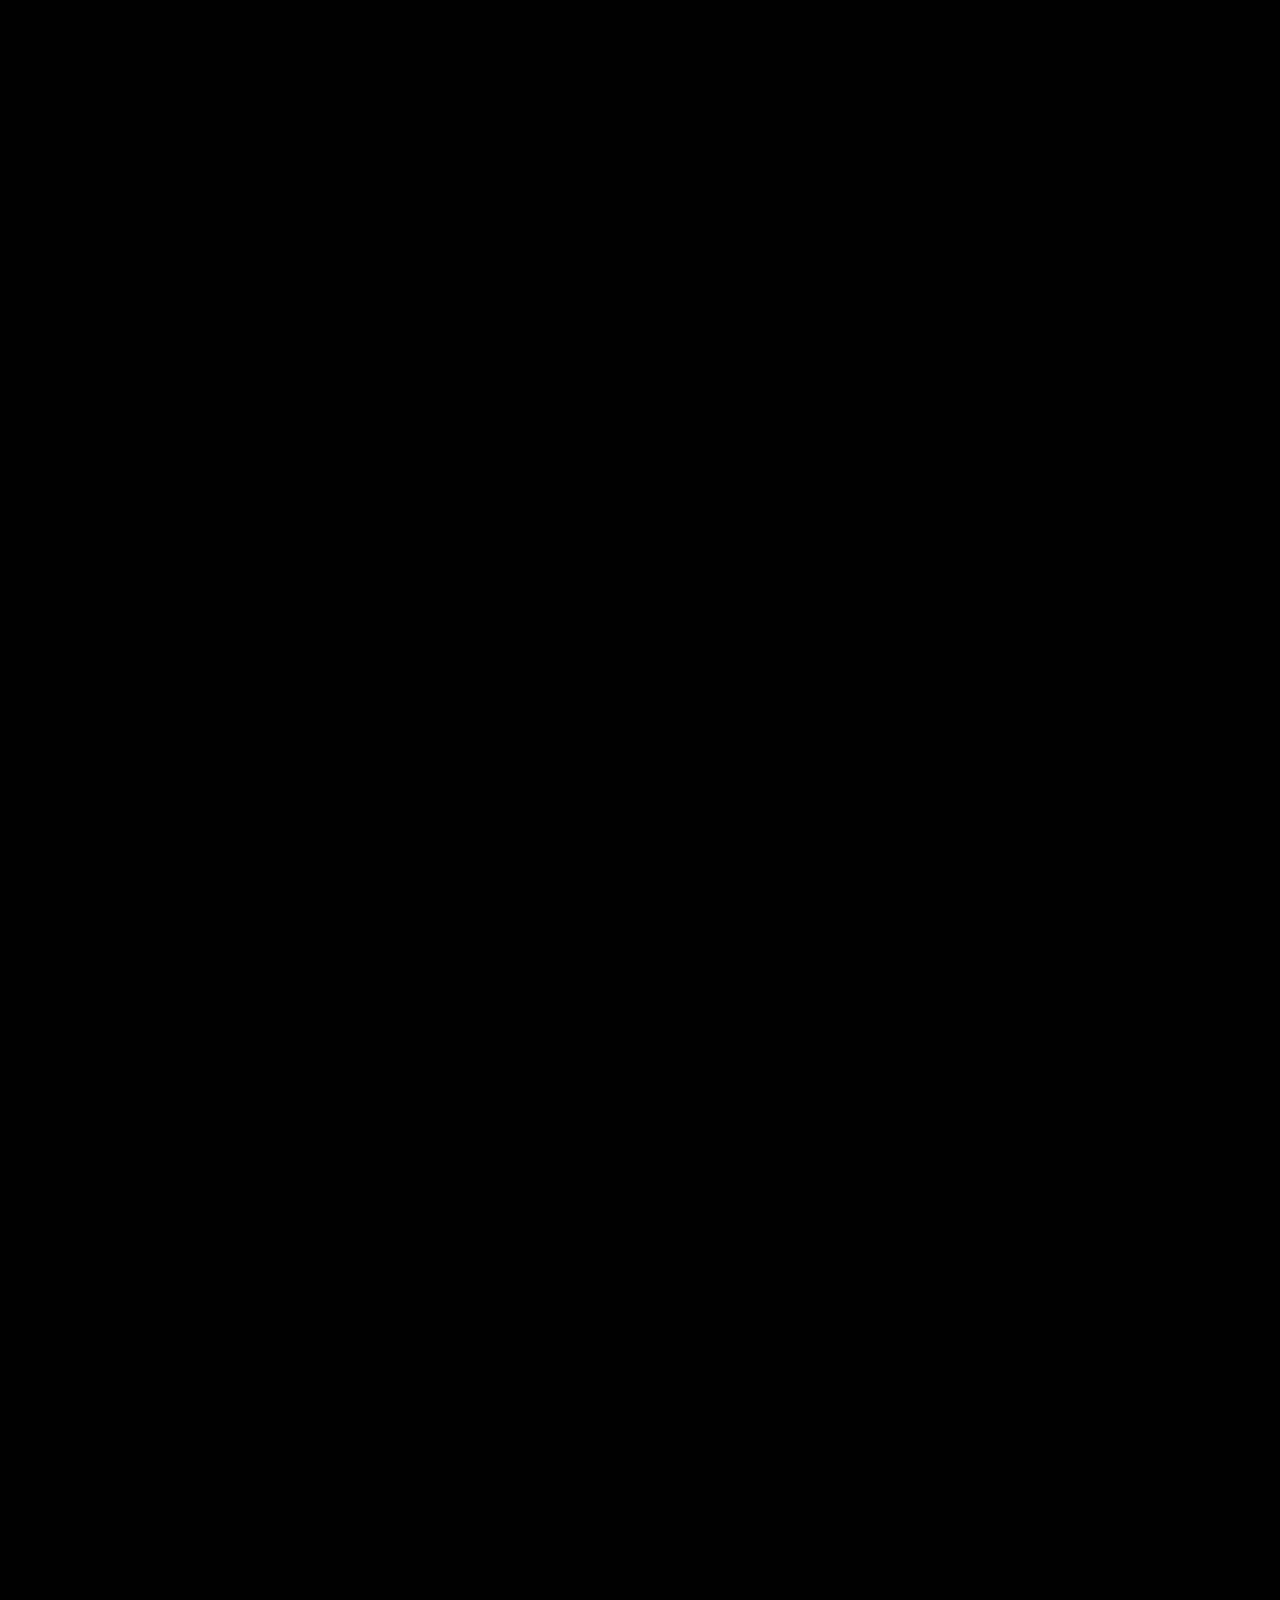
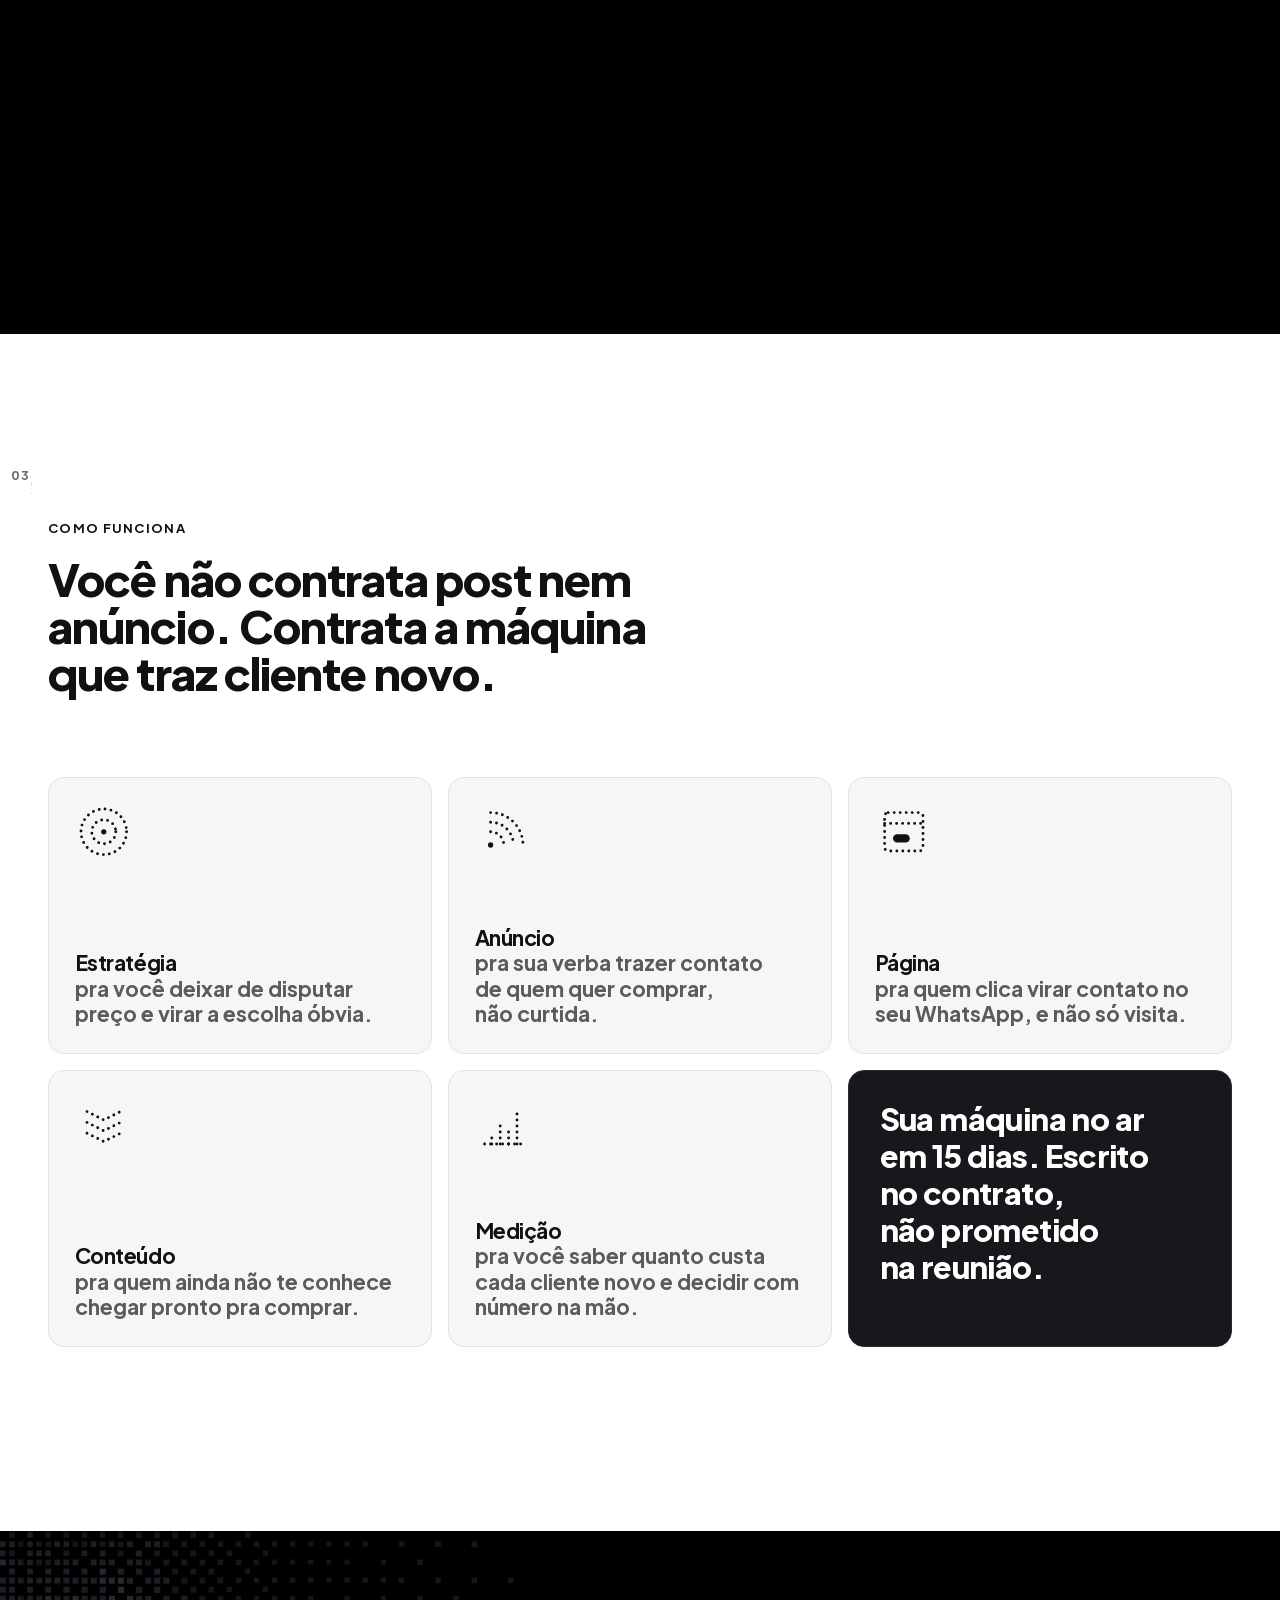
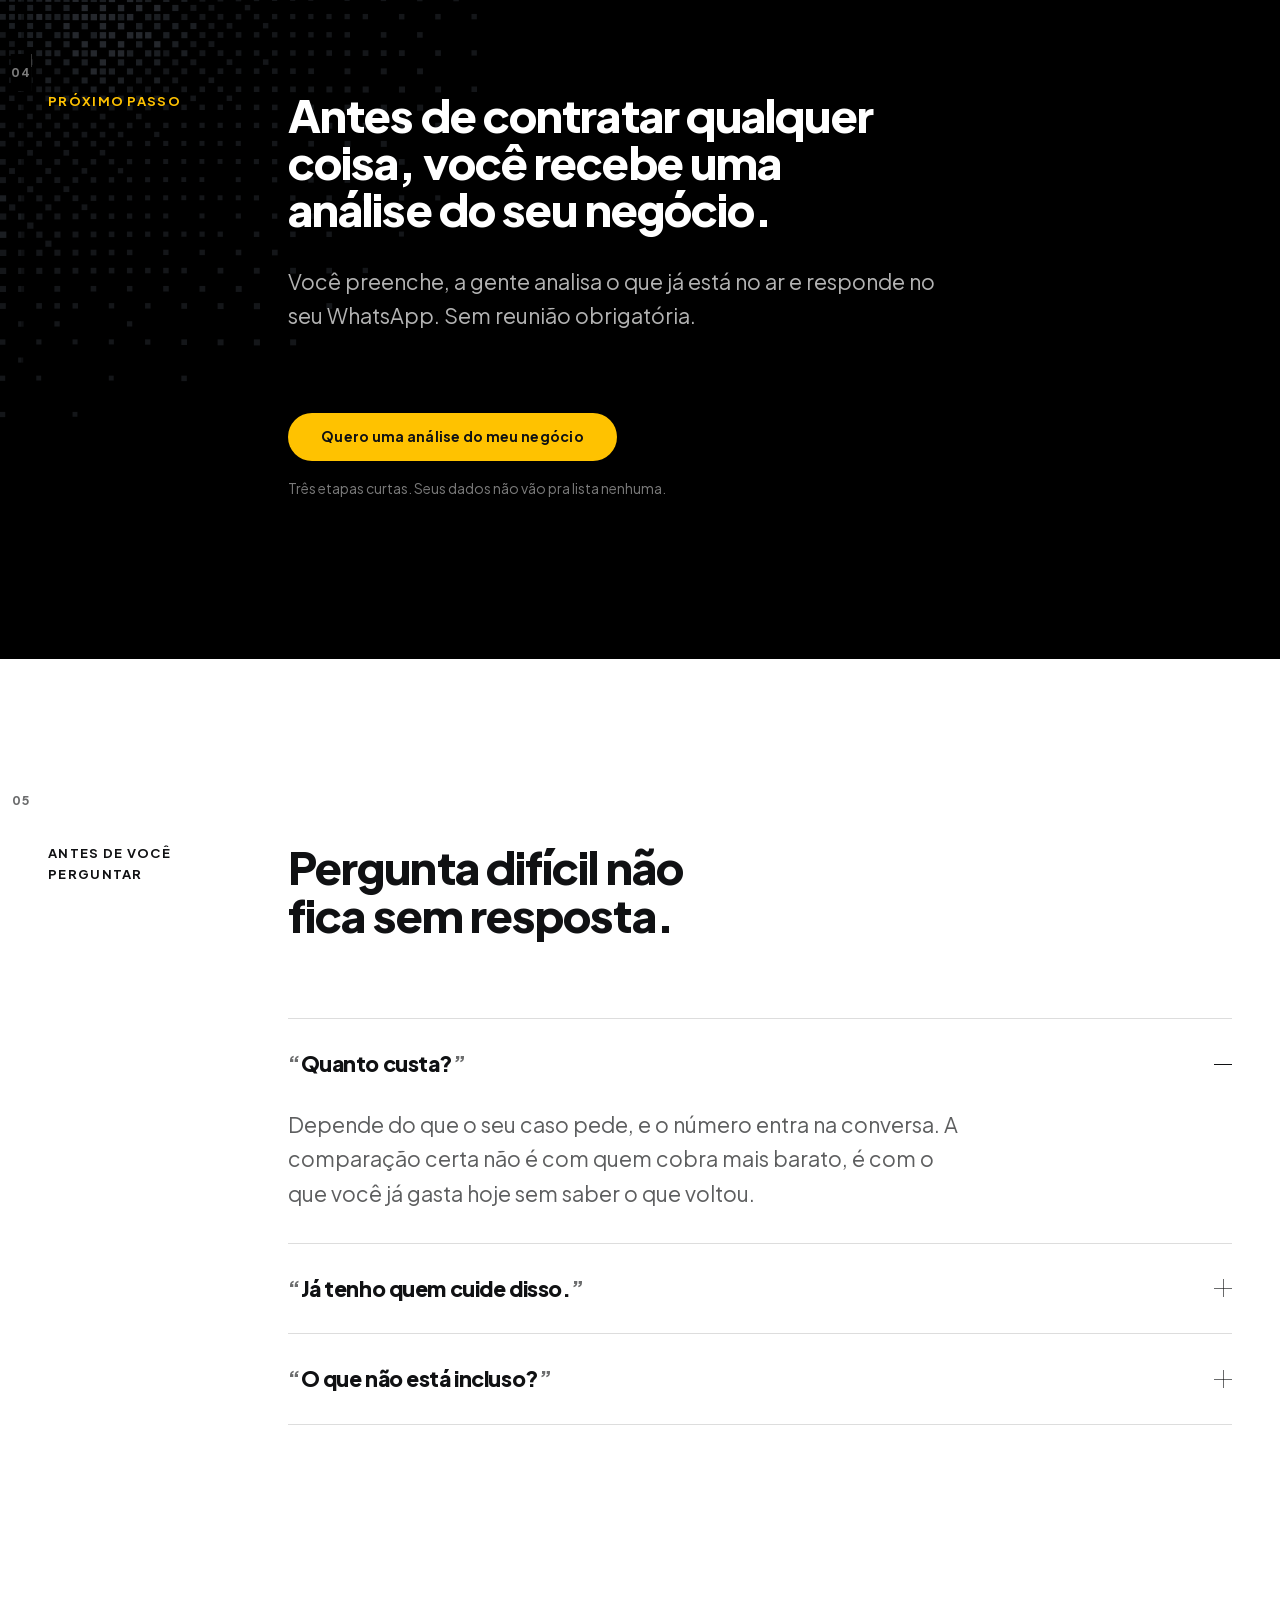
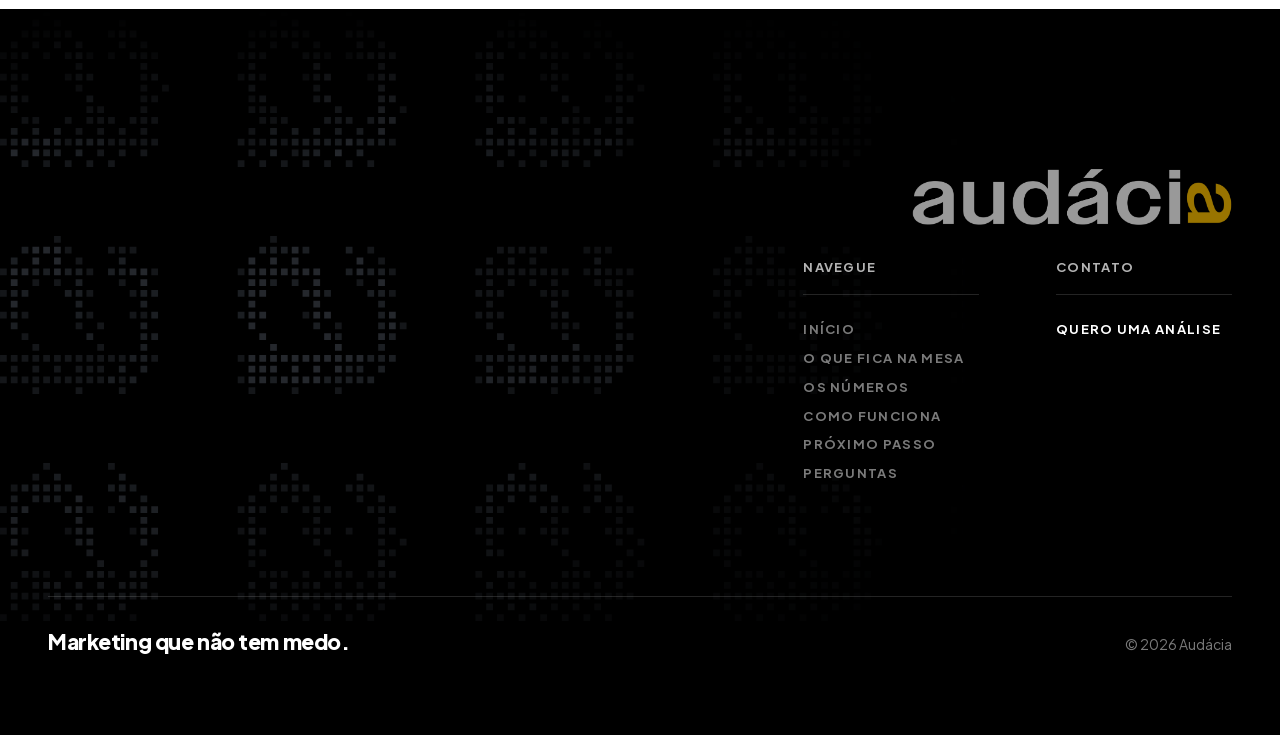
==== commit 107b7ef7: "Copy do fecho: o pivô das provas Ele reprovou "A sua análise é de graça". Os três defeitos, que vale" ====
--- a/index.html
+++ b/index.html
@@ -199,13 +199,14 @@
     <li class="quadro quadro--fecho">
 
       <span class="grafismo-dither grafismo-dither--radial campo-secao" aria-hidden="true"></span>
+
       <p class="rotulo entra">A sua vez</p>
       <div class="caixa-manchete entra entra--cena">
         <h3 class="manchete">
-          <span class="unidade">A sua análise é de graça.</span>
+          <span class="unidade">Esses números não são seus. Ainda.</span>
         </h3>
       </div>
-      <p class="descritor">O que a gente achar é seu. Aplica com quem quiser, inclusive sozinho.</p>
+      <p class="descritor">A gente olha o seu negócio e te mostra onde está vazando cliente. O que a gente achar é seu, mesmo que você aplique sozinho.</p>
       <p class="acao-fecho">
         <a class="botao botao--primario" href="#contato">Quero uma análise do meu negócio</a>
       </p>
--- a/style.css
+++ b/style.css
@@ -422,6 +422,8 @@
 .quadro--abertura .abertura { max-width: 20ch; margin-bottom: var(--esp-grupo); }
 
 .acao-fecho { margin: var(--esp-item) 0 0; }
+
+.quadro--fecho .descritor { text-wrap: balance; }
 
 .contador {
   margin: 0;
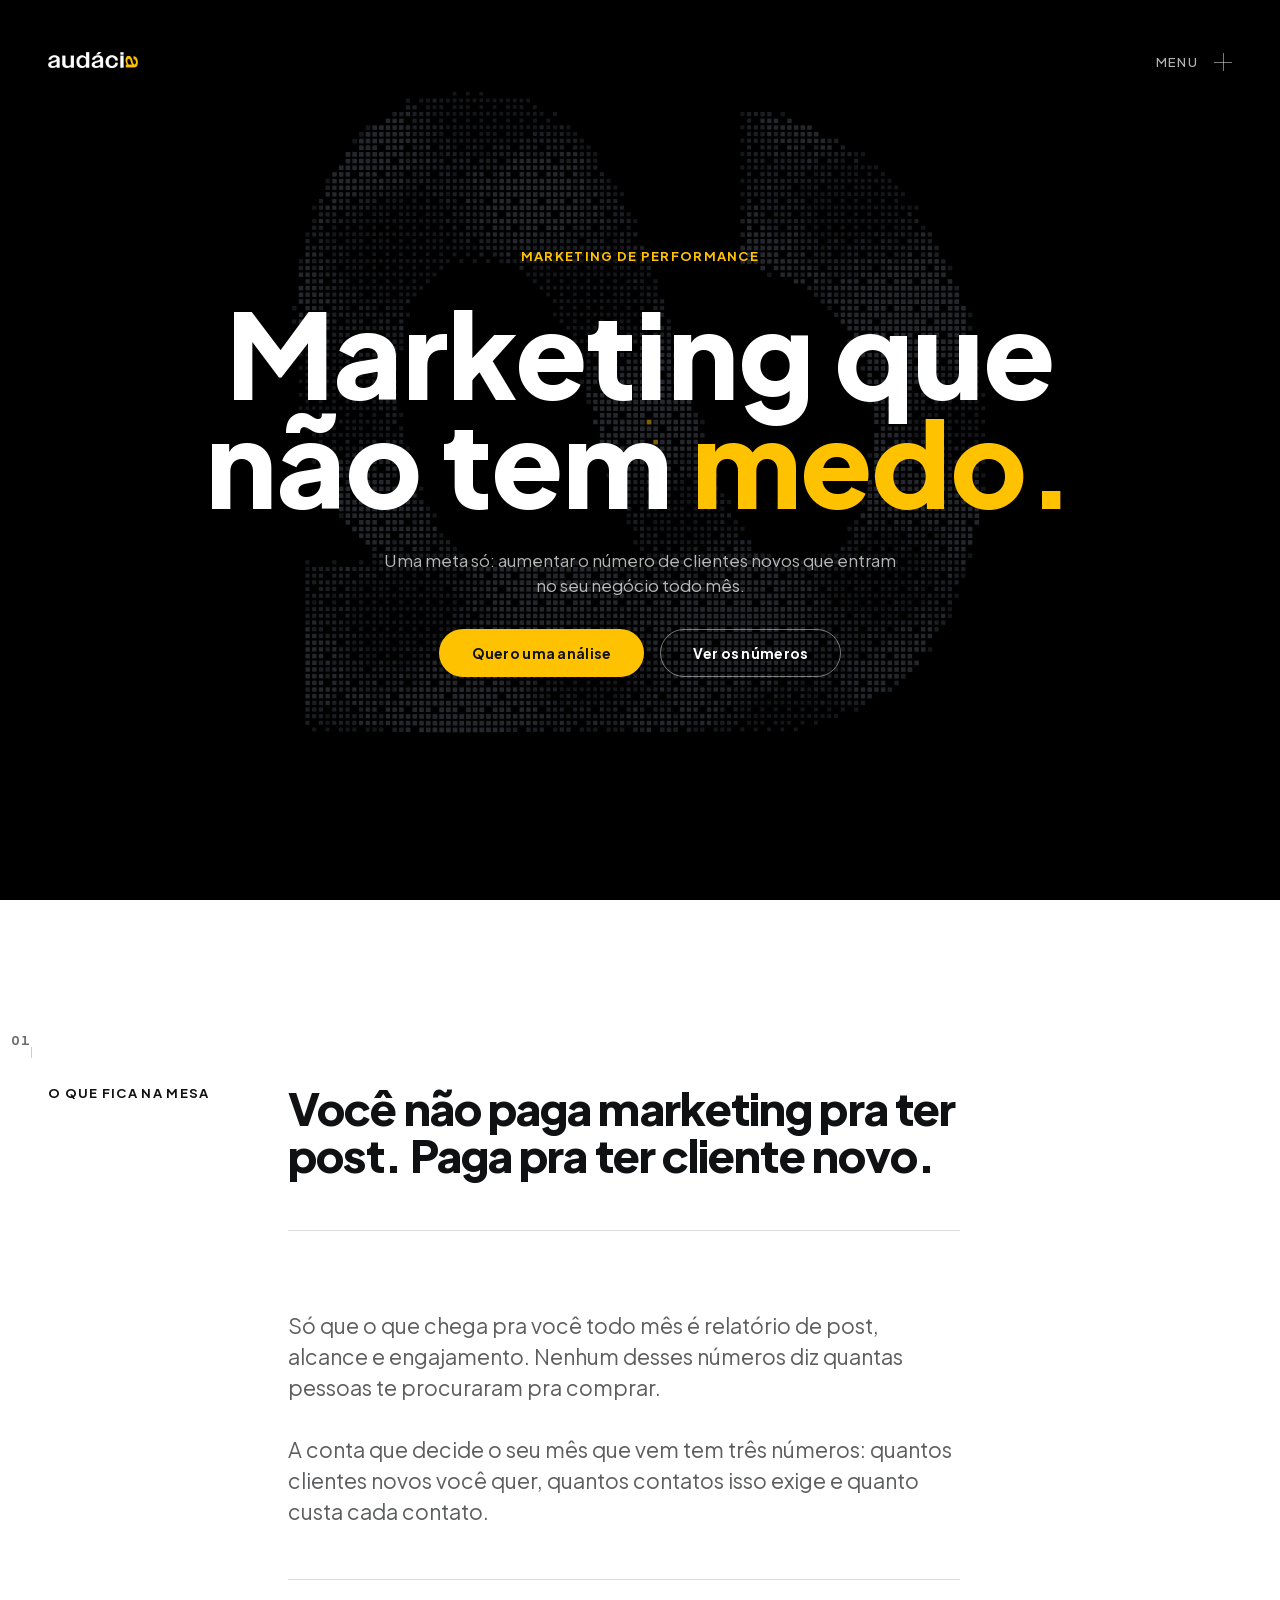
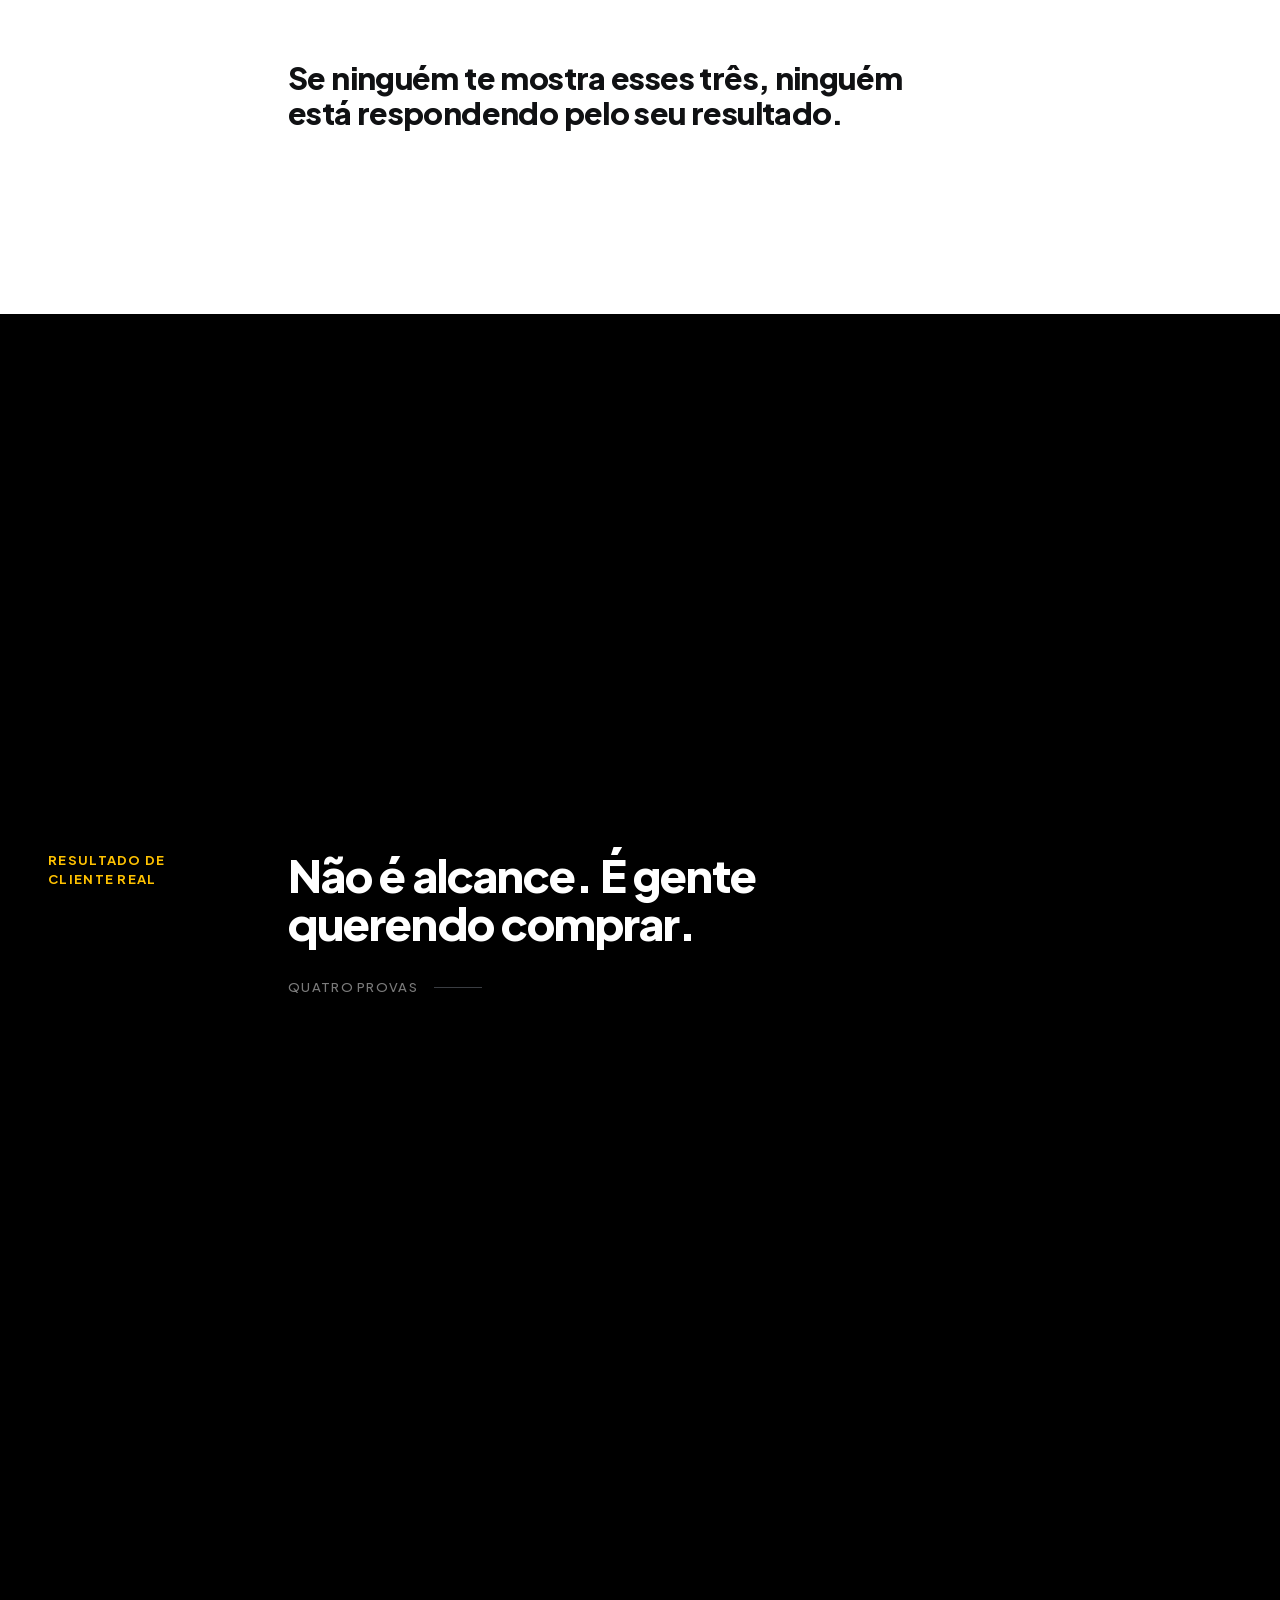
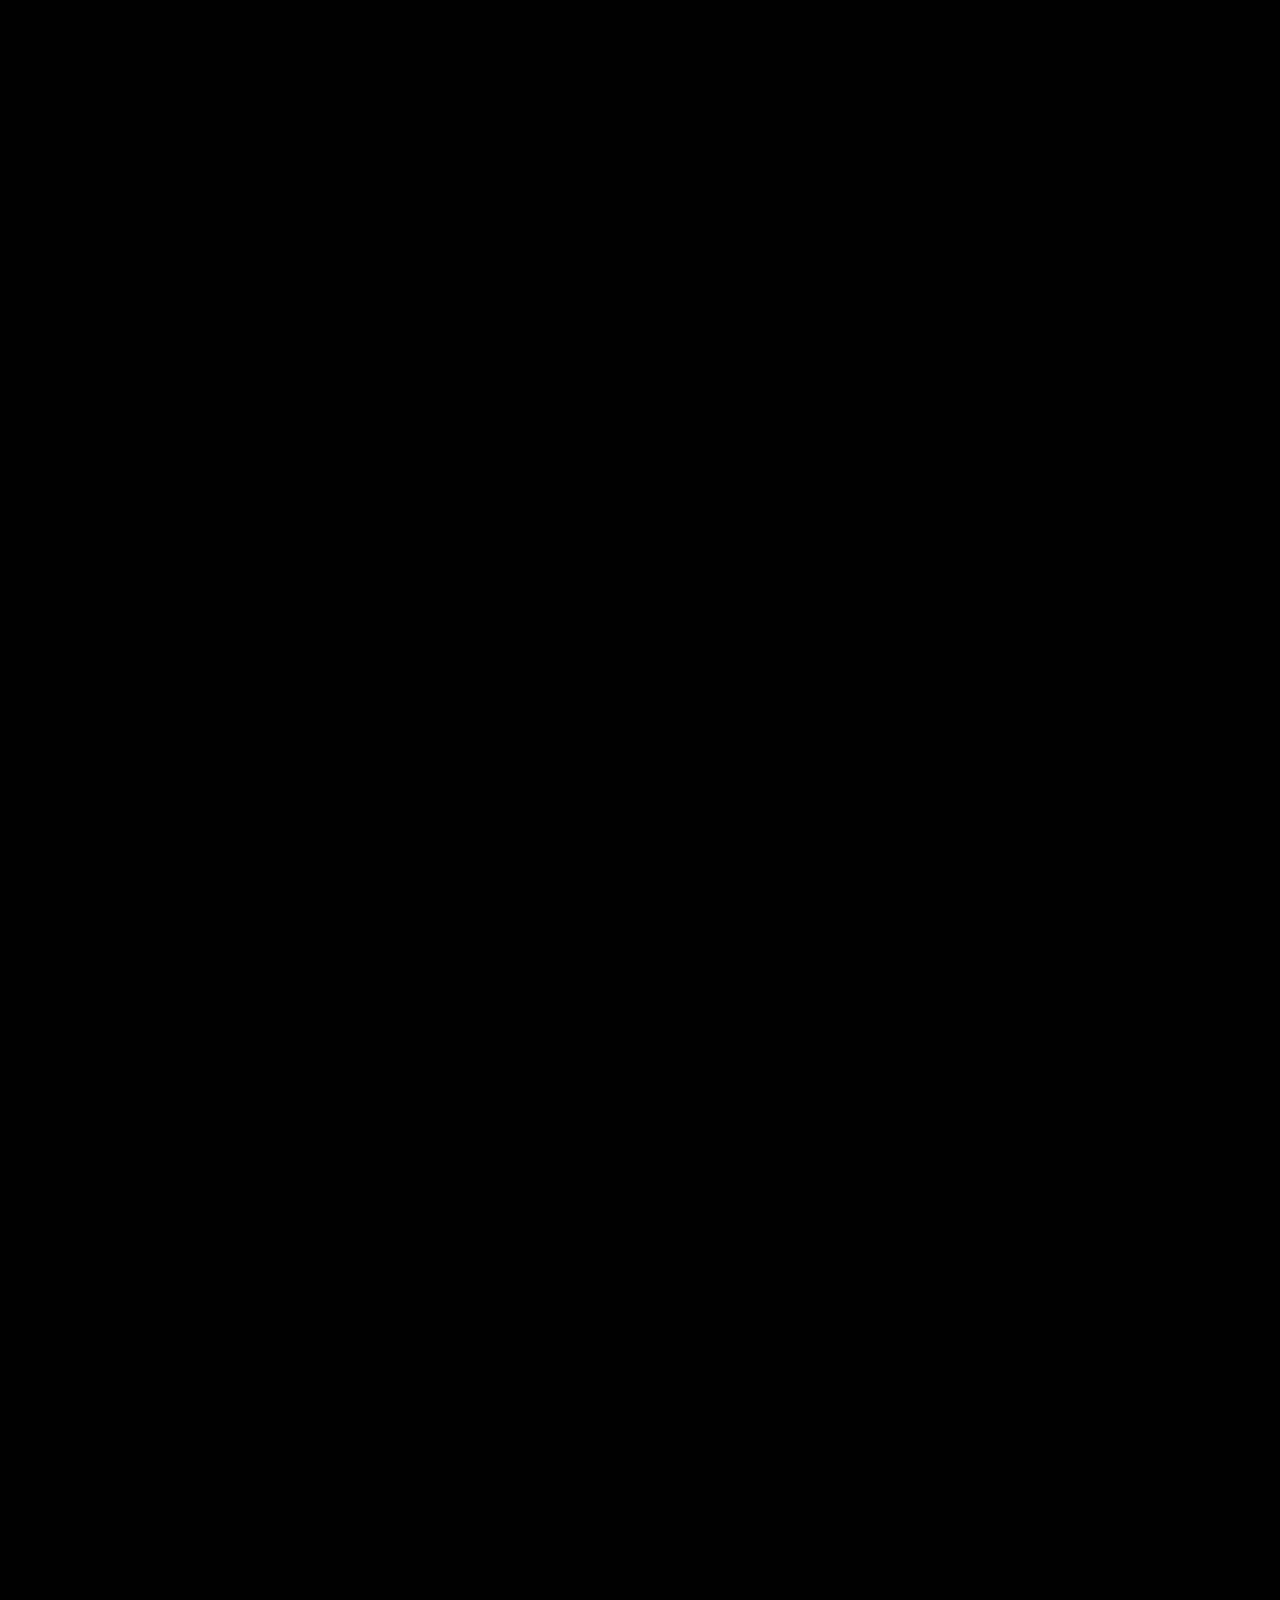
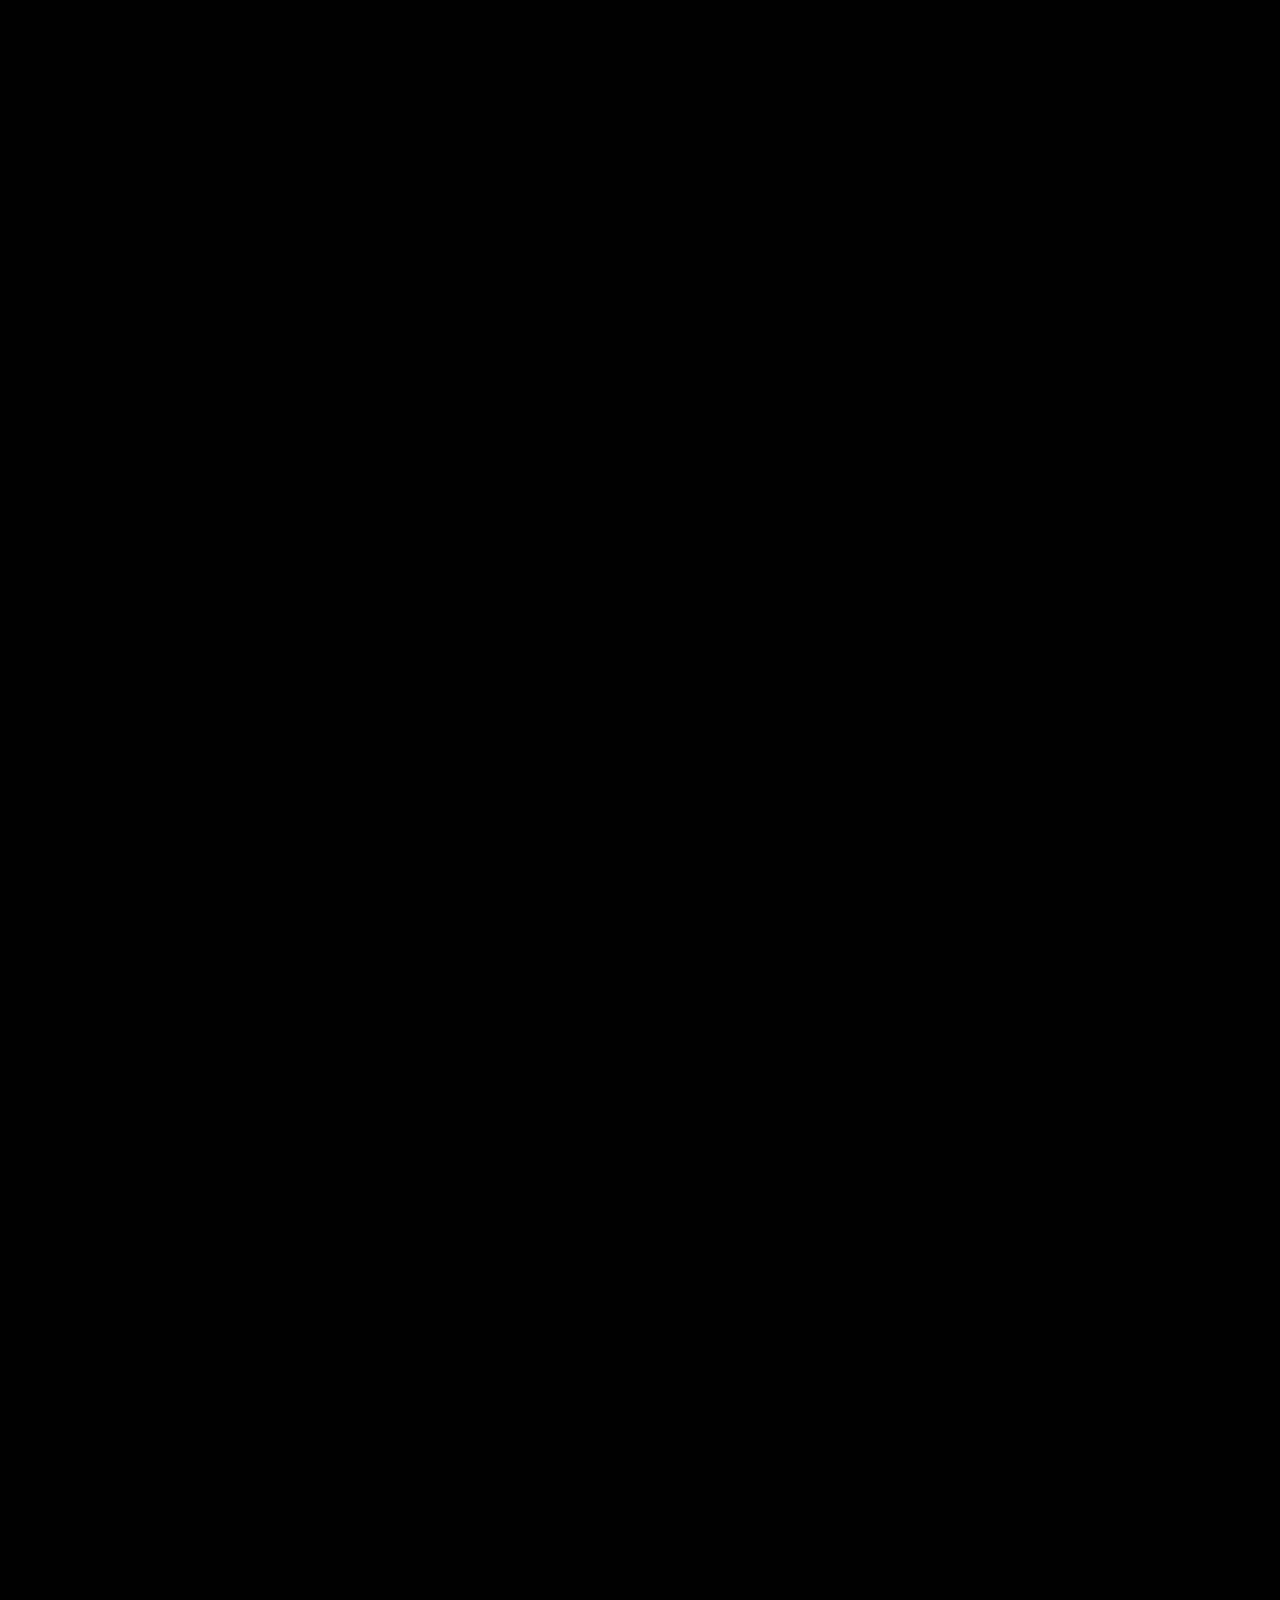
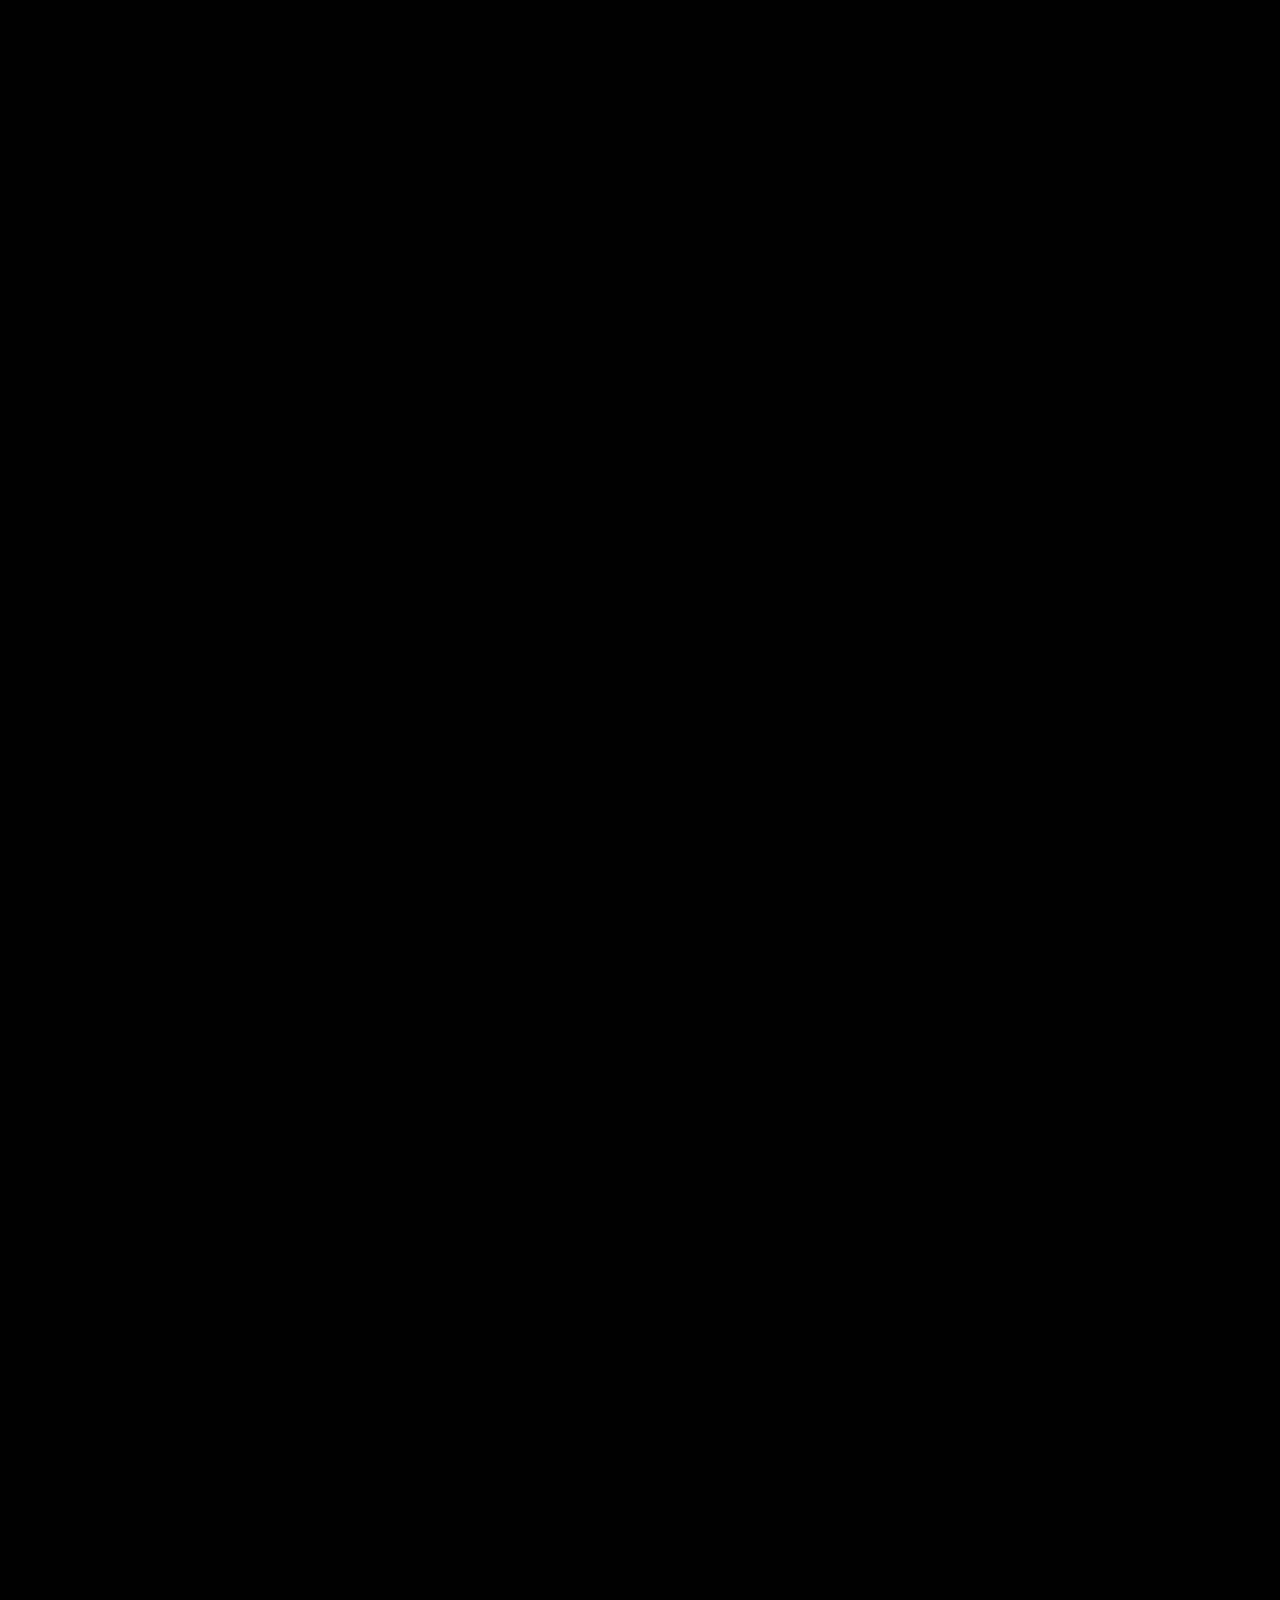
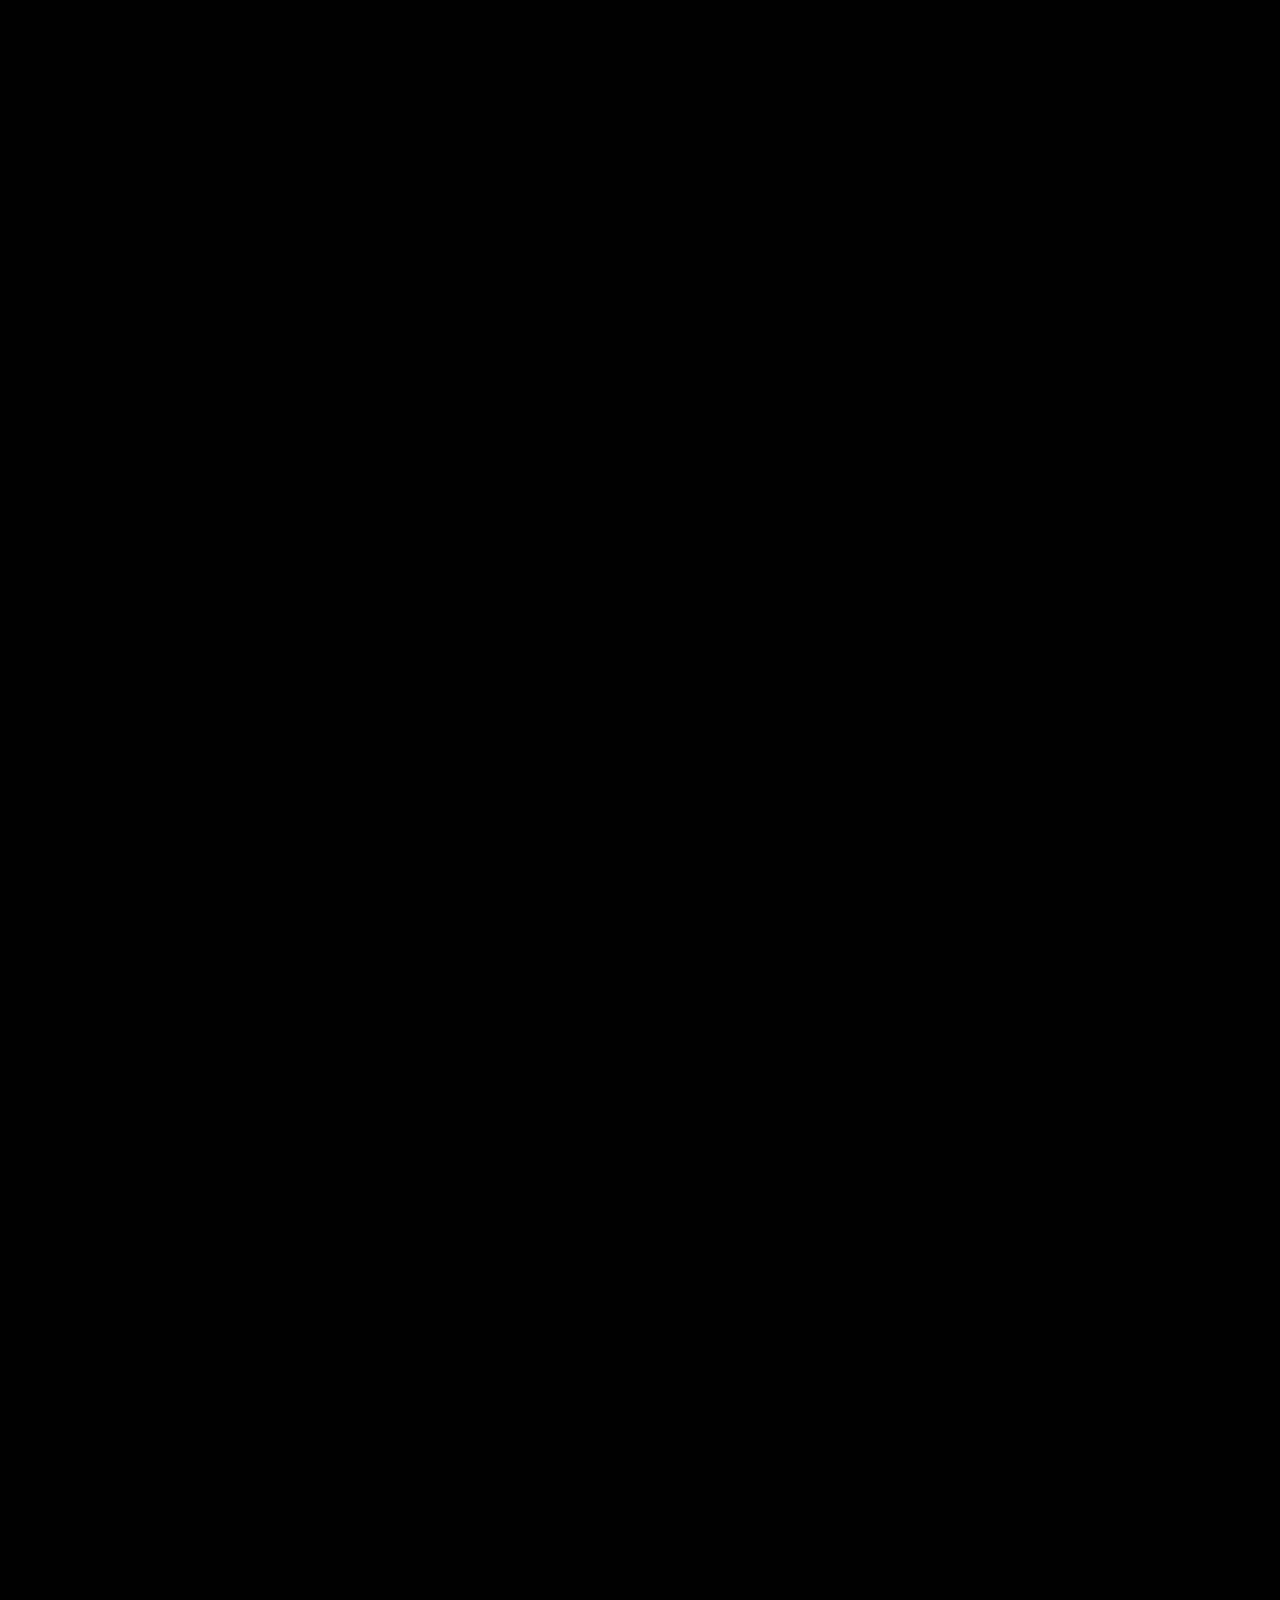
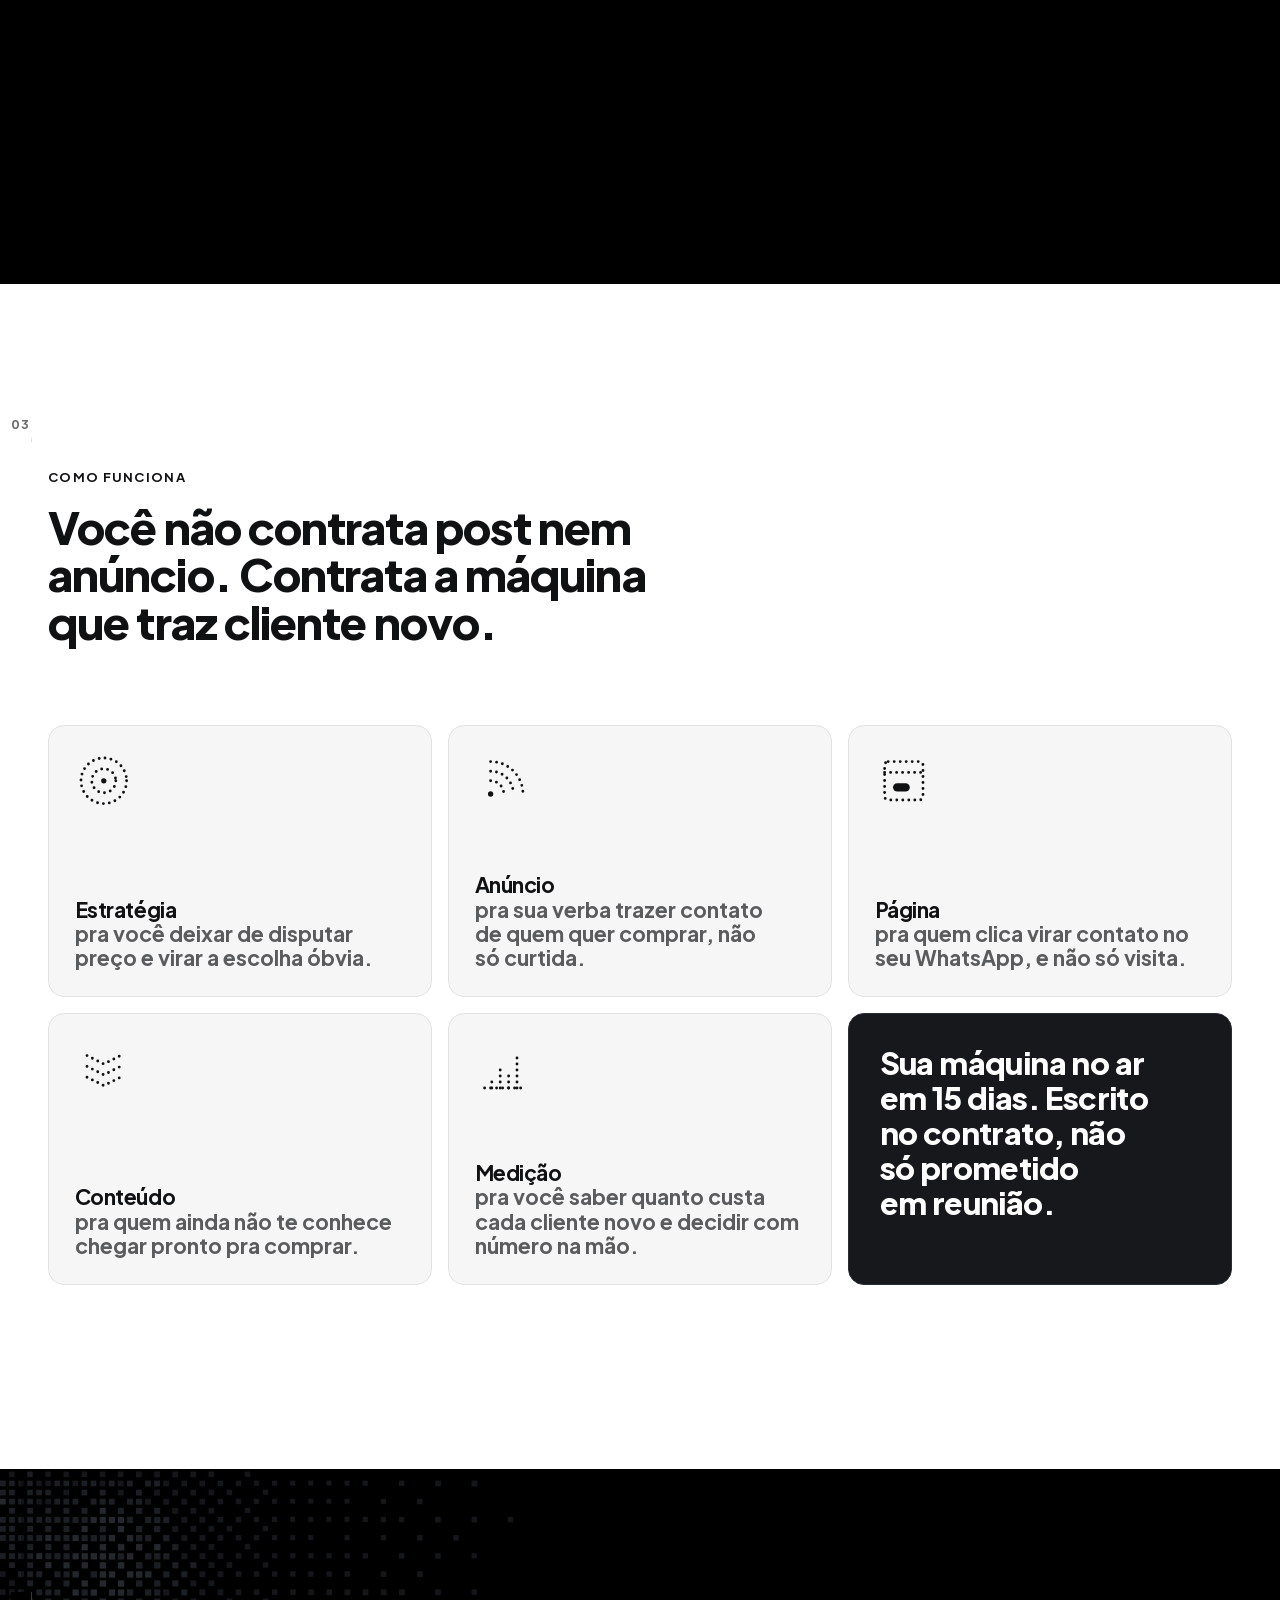
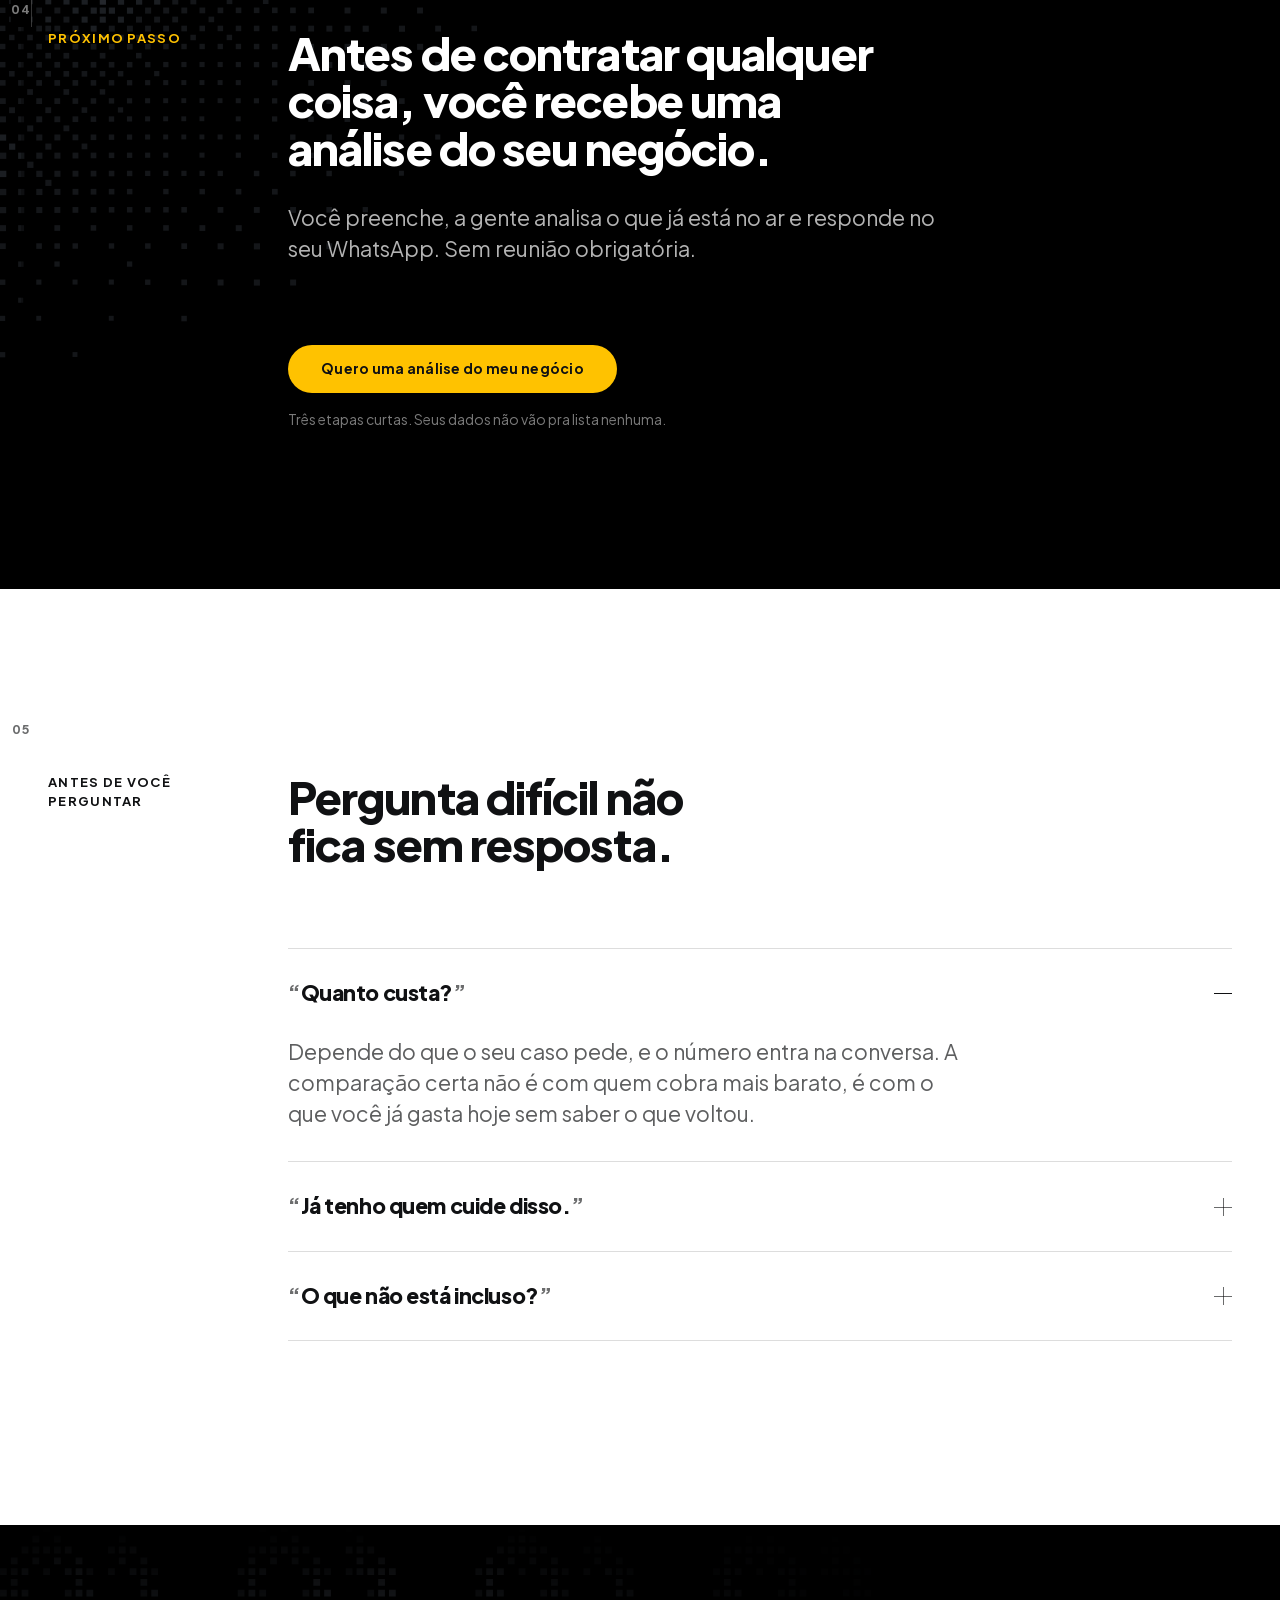
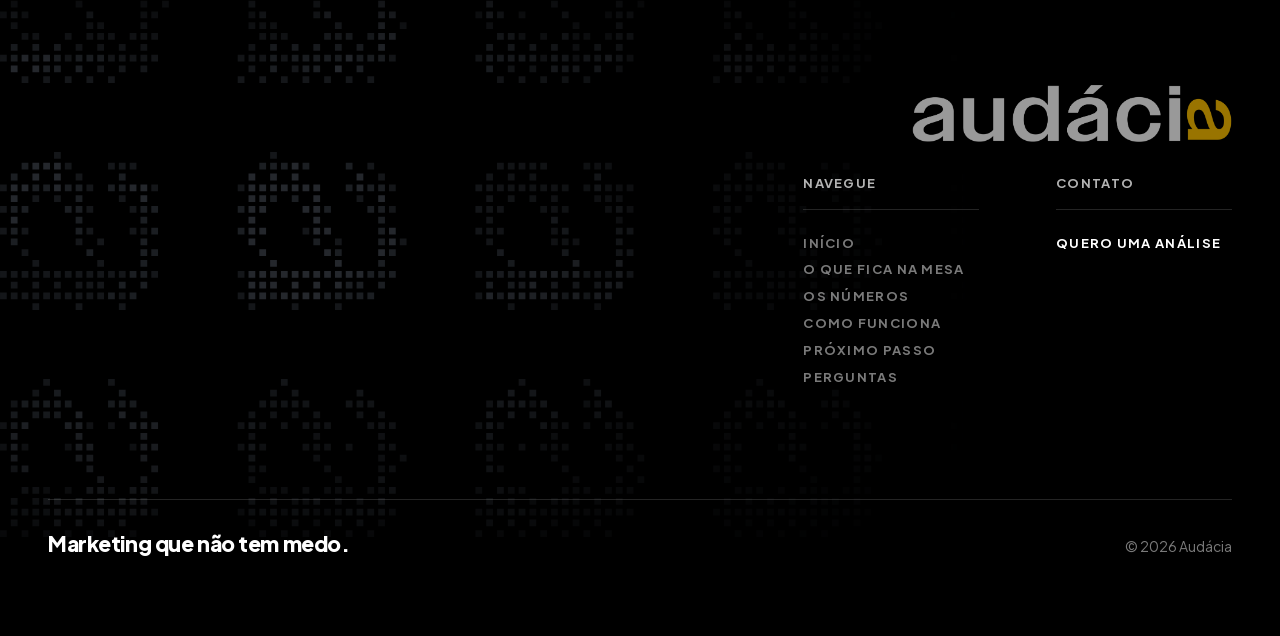
==== commit b71c0669: "A S2 fala mais claro, a capa dos números vira slide Nove ajustes da revisão do Patrick em 10/08, tod" ====
--- a/index.html
+++ b/index.html
@@ -121,14 +121,14 @@
     <h2 class="rotulo entra" id="titulo-dor">O que fica na mesa</h2>
 
     <div class="texto">
-      <p class="abertura foco foco--acende">Ter alguém cuidando do seu marketing não é o mesmo que ter alguém respondendo pelo seu resultado.</p>
+      <p class="abertura foco foco--acende">Você não paga marketing pra ter post. Paga pra ter cliente novo.</p>
 
       <div class="corpo">
-        <p>Saber quantos posts saíram este mês não te diz nada sobre o mês que vem.</p>
-        <p>O que te diz é outra conta: quantos clientes você quer, quantos contatos isso exige e quanto custa cada um.</p>
-      </div>
-
-      <p class="fecho">É essa conta que decide o seu mês que vem. E é ela que quase ninguém te mostra.</p>
+        <p>Só que o que chega pra você todo mês é relatório de post, alcance e engajamento. Nenhum desses números diz quantas pessoas te procuraram pra comprar.</p>
+        <p>A conta que decide o seu mês que vem tem três números: quantos clientes novos você quer, quantos contatos isso exige e quanto custa cada contato.</p>
+      </div>
+
+      <p class="fecho">Se ninguém te mostra esses três, ninguém está respondendo pelo seu resultado.</p>
     </div>
   </div>
 </section>
@@ -142,7 +142,8 @@
       <div class="par">
         <p class="rotulo entra">Resultado de cliente real</p>
         <div>
-          <h2 class="abertura entra entra--tarde" id="titulo-numeros">Não é alcance. É gente querendo comprar de você.</h2>
+
+          <h2 class="abertura entra entra--tarde" id="titulo-numeros">Não é alcance. É gente querendo comprar.</h2>
           <p class="contador">Quatro provas <span class="traco" aria-hidden="true"></span></p>
         </div>
       </div>
@@ -169,7 +170,7 @@
           <span class="unidade">contatos gerados</span>
         </h3>
       </div>
-      <p class="descritor">10 mil deles só em 2026. Fila de gente pra atender, não curtida. É a diferença entre ter audiência e ter demanda.</p>
+      <p class="descritor">10 mil deles só em 2026. Fila de gente pra atender, não só curtida no Instagram. É a diferença entre ter audiência e ter demanda.</p>
     </li>
 
     <li class="quadro quadro--3">
@@ -203,10 +204,10 @@
       <p class="rotulo entra">A sua vez</p>
       <div class="caixa-manchete entra entra--cena">
         <h3 class="manchete">
-          <span class="unidade">Esses números não são seus. Ainda.</span>
+          <span class="unidade">A sua análise é de graça.</span>
         </h3>
       </div>
-      <p class="descritor">A gente olha o seu negócio e te mostra onde está vazando cliente. O que a gente achar é seu, mesmo que você aplique sozinho.</p>
+      <p class="descritor">O que a gente achar é seu. Aplica com quem quiser, inclusive sozinho.</p>
       <p class="acao-fecho">
         <a class="botao botao--primario" href="#contato">Quero uma análise do meu negócio</a>
       </p>
@@ -243,7 +244,7 @@
       <li class="celula">
         <svg class="icone" viewBox="0 0 48 48" aria-hidden="true"><use href="#ic-anuncio"/></svg>
         <span></span>
-        <p class="texto-celula"><span class="nome">Anúncio</span>pra sua verba trazer contato de quem quer comprar, não curtida.</p>
+        <p class="texto-celula"><span class="nome">Anúncio</span>pra sua verba trazer contato de quem quer comprar, não só curtida.</p>
       </li>
 
       <li class="celula">
@@ -265,7 +266,7 @@
       </li>
 
       <li class="celula celula--ancora contexto-escuro">
-        <p class="fecho">Sua máquina no ar em 15 dias. Escrito no contrato, não prometido na reunião.</p>
+        <p class="fecho">Sua máquina no ar em 15 dias. Escrito no contrato, não só prometido em reunião.</p>
       </li>
 
     </ul>
--- a/tokens.css
+++ b/tokens.css
@@ -68,8 +68,8 @@
 
   --altura-manifesto: 0.92;
   --altura-titulo:    1.05;
-  --altura-subtitulo: 1.2;
-  --altura-corpo:     1.6;
+  --altura-subtitulo: 1.14;
+  --altura-corpo:     1.45;
 
   --tracking-manifesto: -0.035em;
   --tracking-titulo:    -0.02em;
--- a/style.css
+++ b/style.css
@@ -423,8 +423,6 @@
 
 .acao-fecho { margin: var(--esp-item) 0 0; }
 
-.quadro--fecho .descritor { text-wrap: balance; }
-
 .contador {
   margin: 0;
   display: flex;
@@ -456,8 +454,14 @@
   0% { transform: translateX(-100%); }
   60%, 100% { transform: translateX(100%); }
 }
+
+@keyframes descer {
+  0% { transform: translateY(-100%); }
+  60%, 100% { transform: translateY(100%); }
+}
 @media (prefers-reduced-motion: reduce) {
-  .contador .traco::after { animation: none; transform: translateX(0); opacity: 0.35; }
+
+  .contador .traco::after { animation: none; transform: none; opacity: 0.35; }
 }
 
 @media (max-width: 700px) {
@@ -472,7 +476,17 @@
     padding: var(--esp-bloco) var(--esp-item);
   }
 
-  .quadro--abertura { flex-basis: auto; min-height: auto; scroll-snap-align: none; }
+  .quadro--abertura {
+    flex-basis: auto;
+    justify-items: center;
+    text-align: center;
+  }
+  .quadro--abertura .par { justify-items: center; }
+  .quadro--abertura .abertura { max-width: 16ch; margin-inline: auto; }
+
+  .contador { flex-direction: column; gap: var(--esp-item); }
+  .contador .traco { width: 1px; height: var(--escala-8); }
+  .contador .traco::after { transform: translateY(-100%); animation-name: descer; }
 
   .manchete .cifra { font-size: calc(100cqw / 6.4); }
   .manchete .unidade { font-size: var(--tipo-h3); }
@@ -758,20 +772,21 @@
 .passo-nome .opcional { color: var(--cor-texto-3); font-weight: var(--peso-medio); }
 
 .forma {
-  --entrada-repouso: color-mix(in srgb, var(--cor-texto) 4%, transparent);
-  --entrada-viva:    color-mix(in srgb, var(--cor-texto) 8%, transparent);
+  --entrada-repouso: color-mix(in srgb, var(--cor-texto) 11%, transparent);
+  --entrada-viva:    color-mix(in srgb, var(--cor-texto) 16%, transparent);
 }
 
 .forma .contexto-claro {
-  --entrada-repouso: color-mix(in srgb, var(--cor-texto) 7%, transparent);
-  --entrada-viva:    color-mix(in srgb, var(--cor-texto) 12%, transparent);
+  --entrada-repouso: color-mix(in srgb, var(--cor-texto) 14%, transparent);
+  --entrada-viva:    color-mix(in srgb, var(--cor-texto) 20%, transparent);
 }
 
 .forma .campo {
   margin-bottom: 0;
 
   padding: var(--esp-micro) 0 0;
-  border-bottom: 1px solid var(--cor-borda);
+
+  border-bottom: 1px solid var(--cor-borda-forte);
   cursor: text;
   transition:
     border-color var(--dur-utilidade) var(--ease-confiante),
@@ -803,7 +818,8 @@
 .forma .campo .campo-entrada:focus { background: var(--entrada-viva); }
 
 .forma .campo .campo-entrada:focus-visible { outline: none; }
-.forma .campo .campo-entrada::placeholder { color: var(--cor-texto-3); }
+
+.forma .campo .campo-entrada::placeholder { color: var(--cor-texto-2); }
 
 @media (forced-colors: active) {
   .forma .campo .campo-entrada { border: 1px solid; }
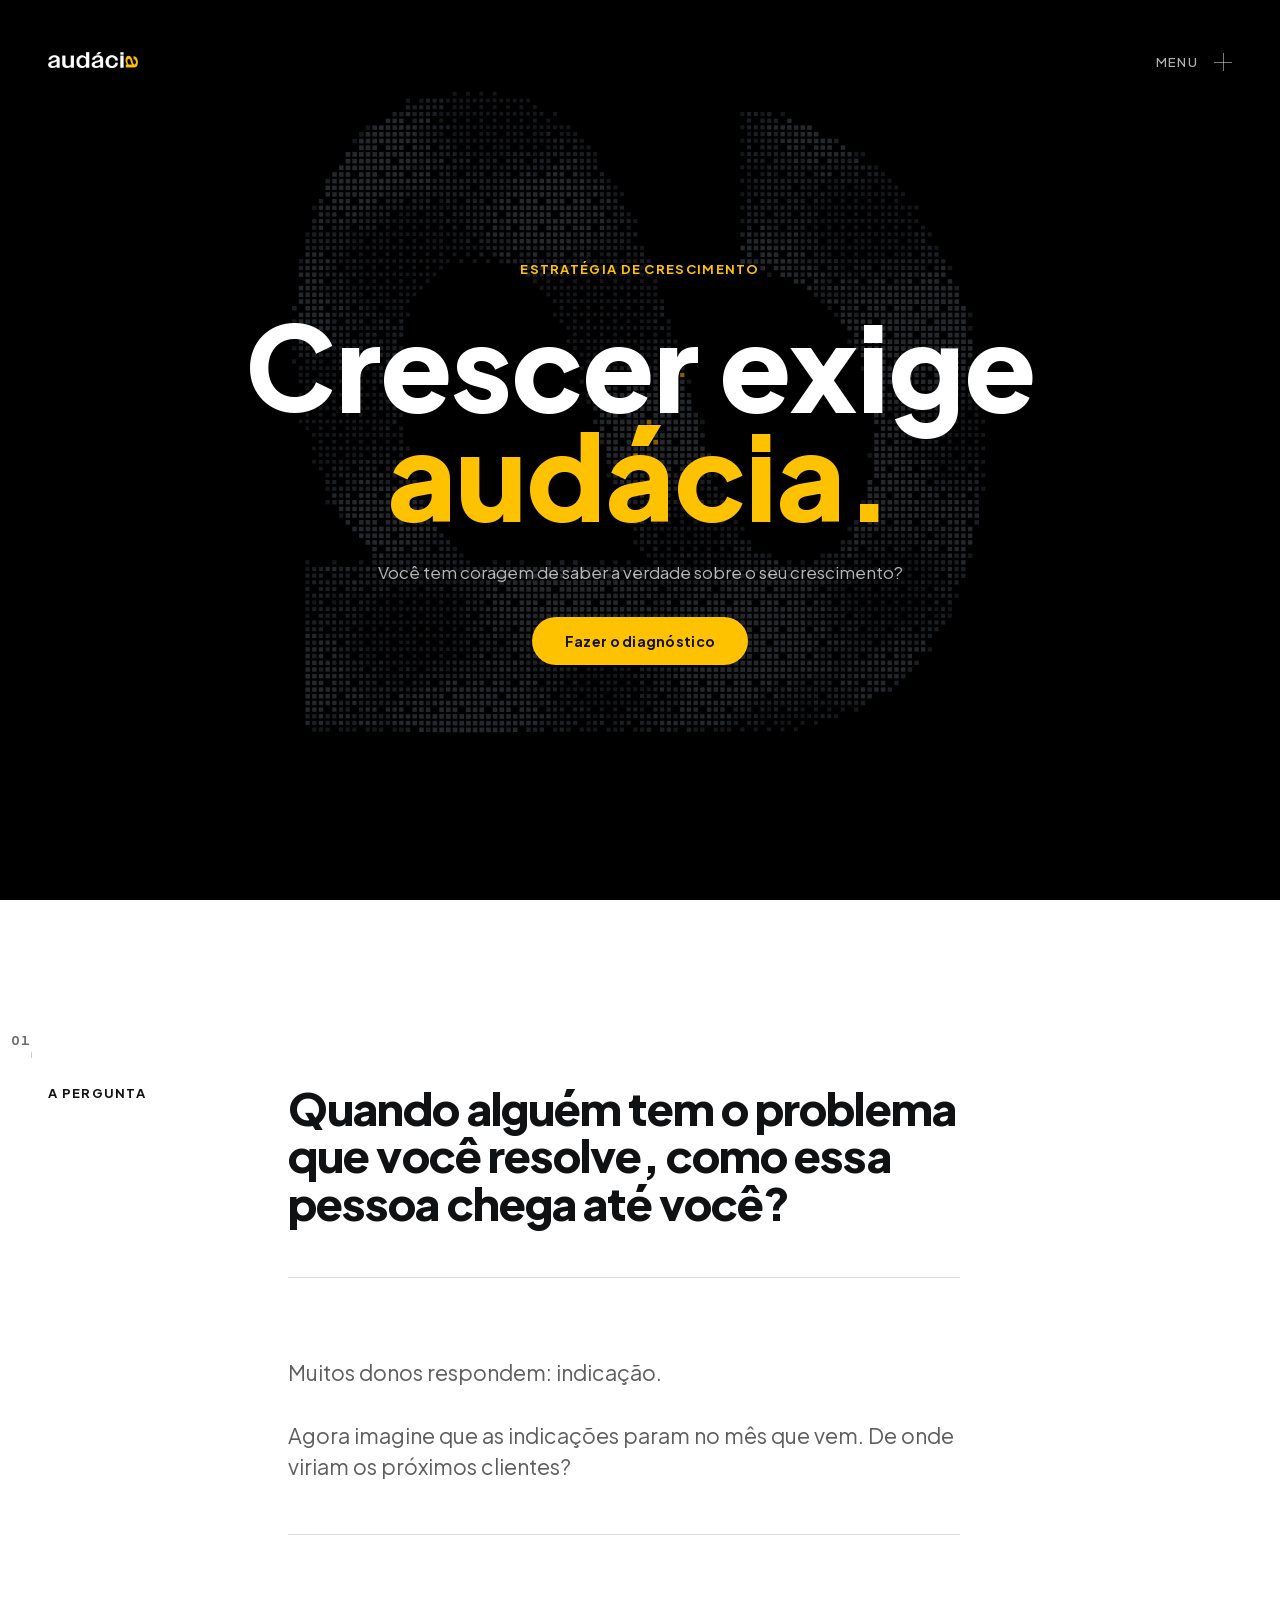
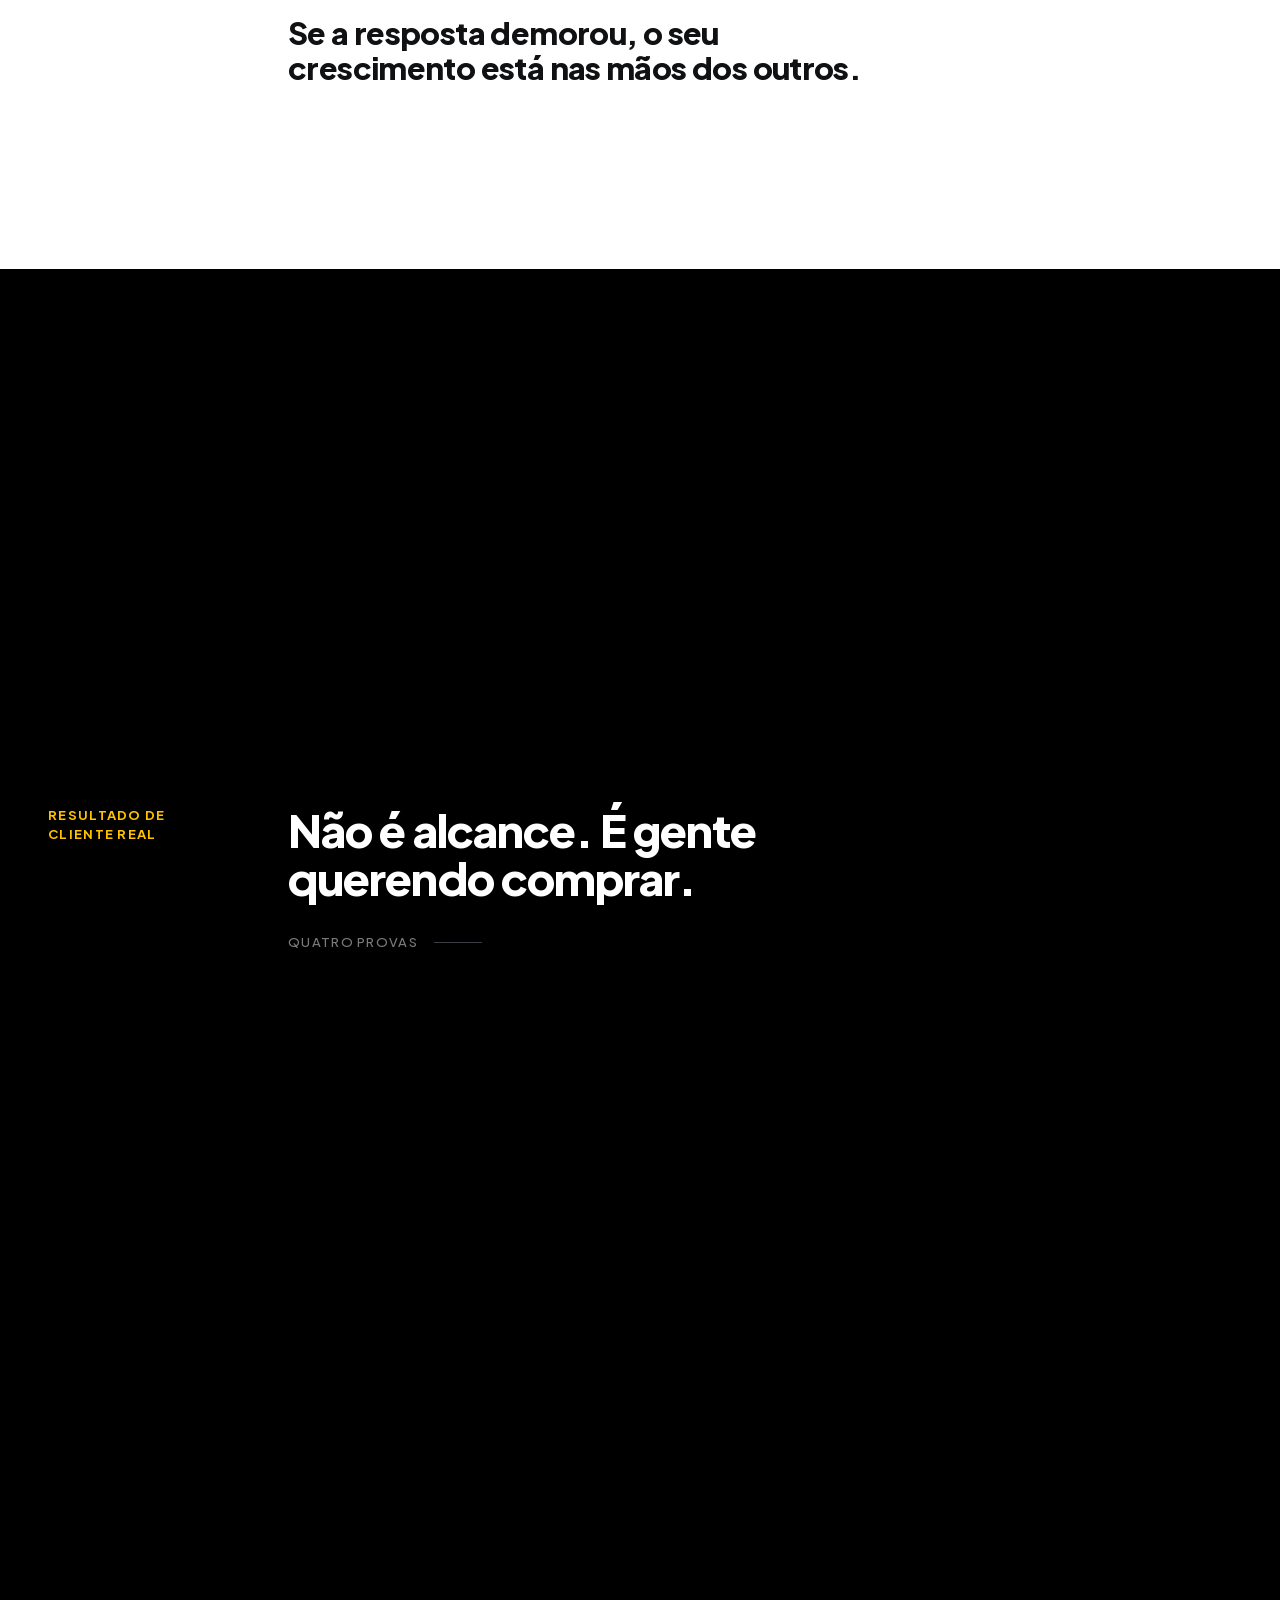
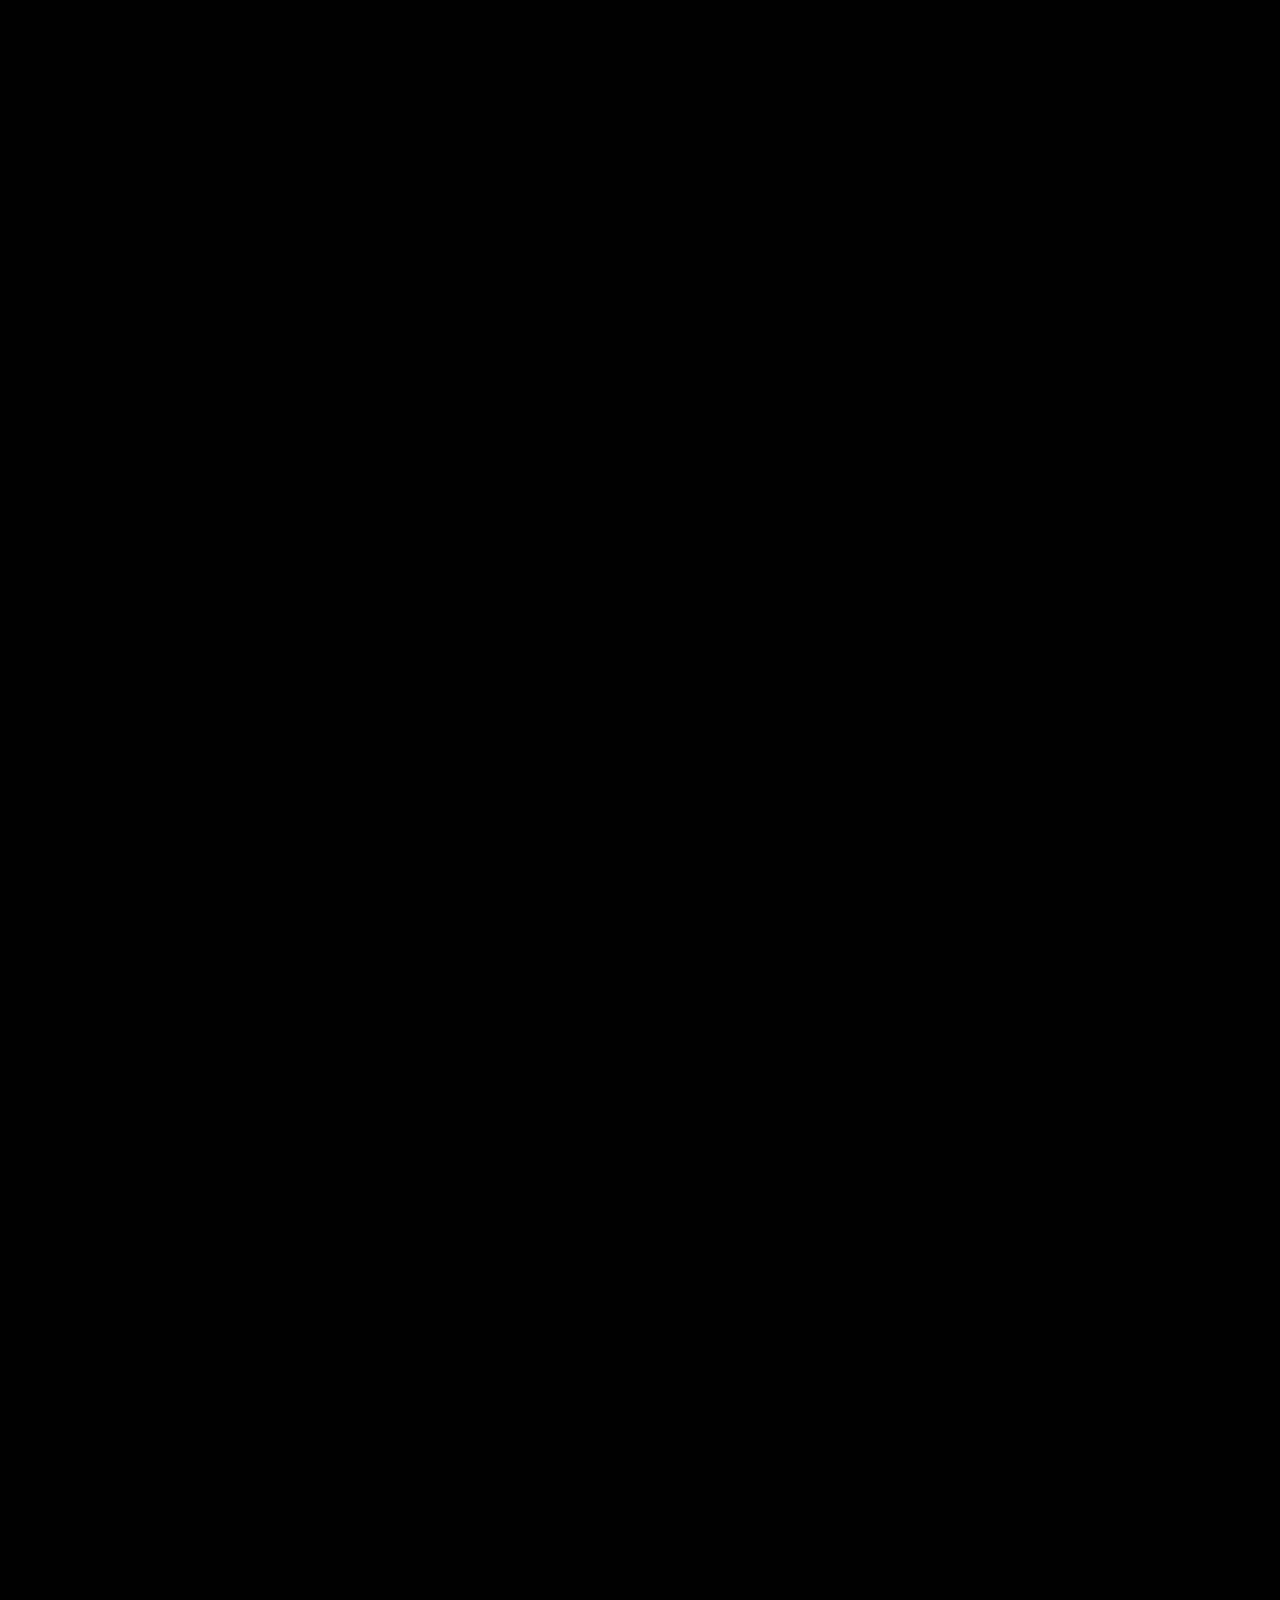
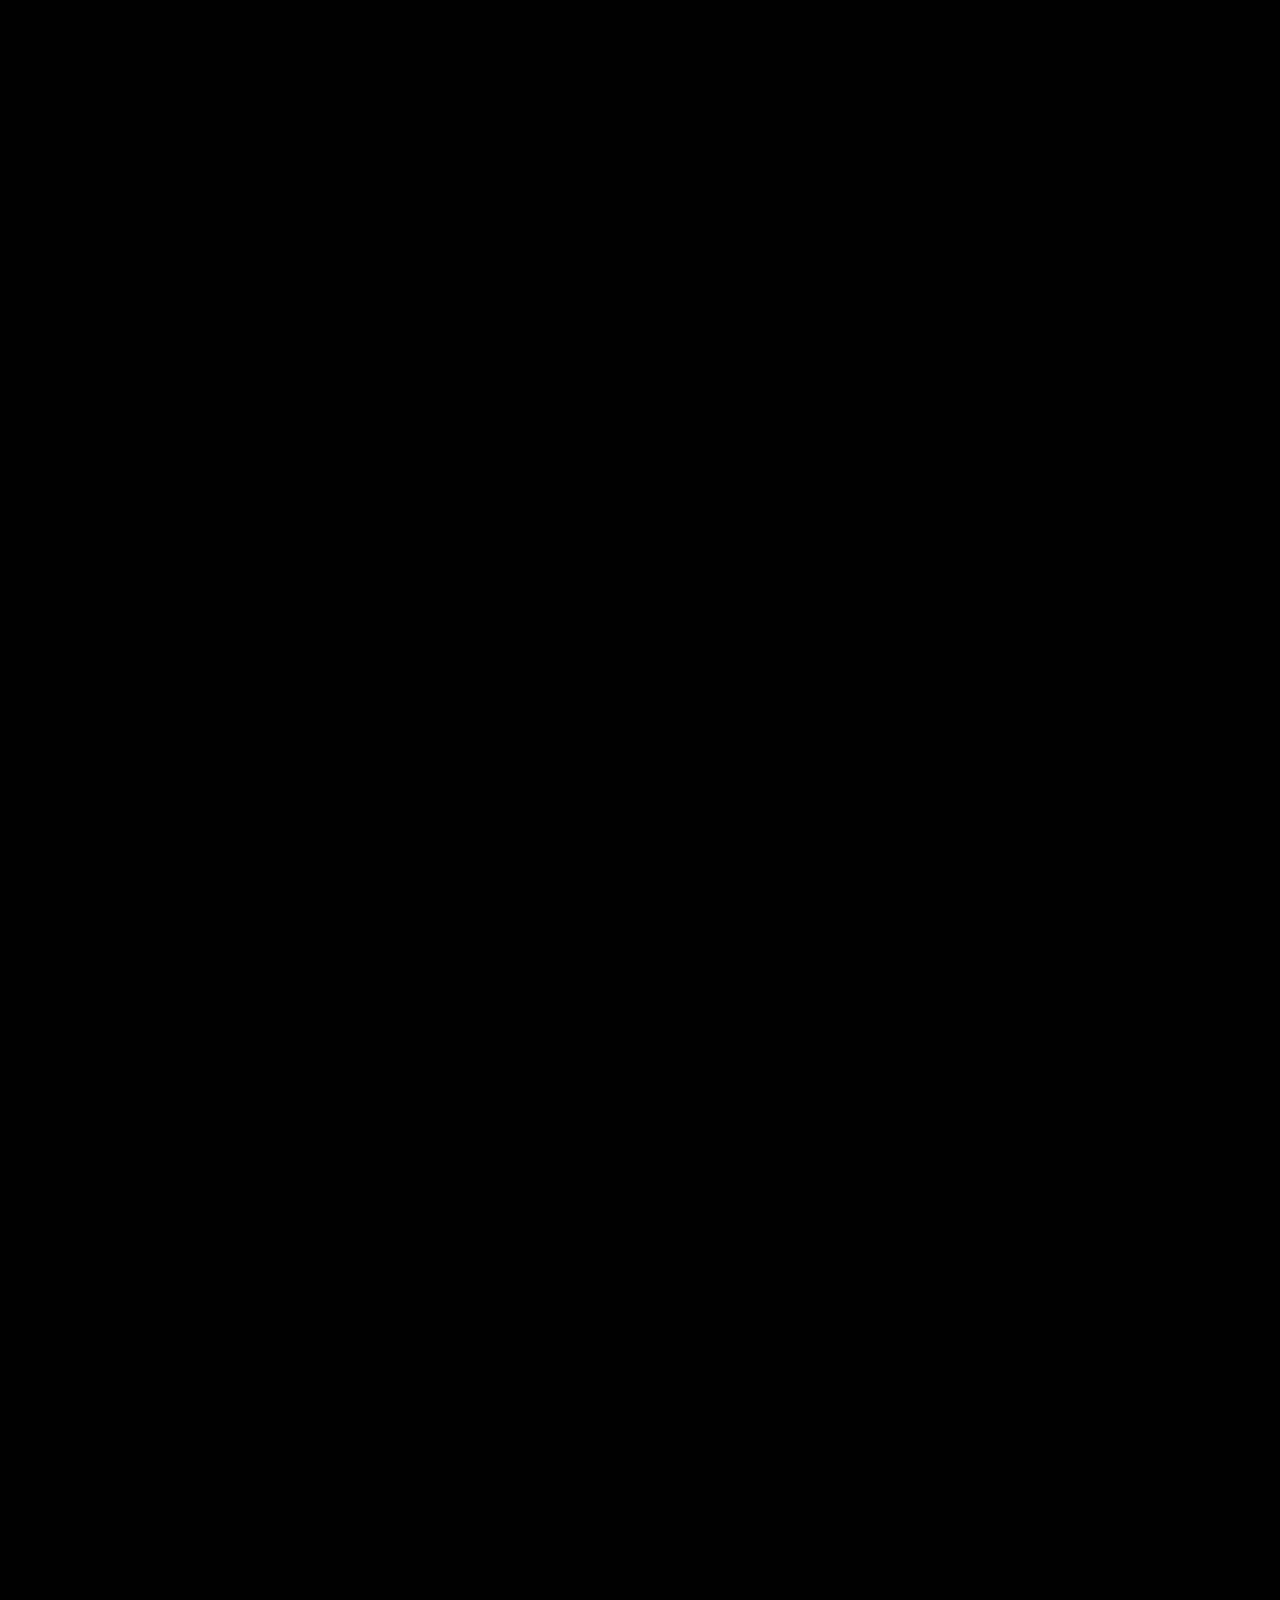
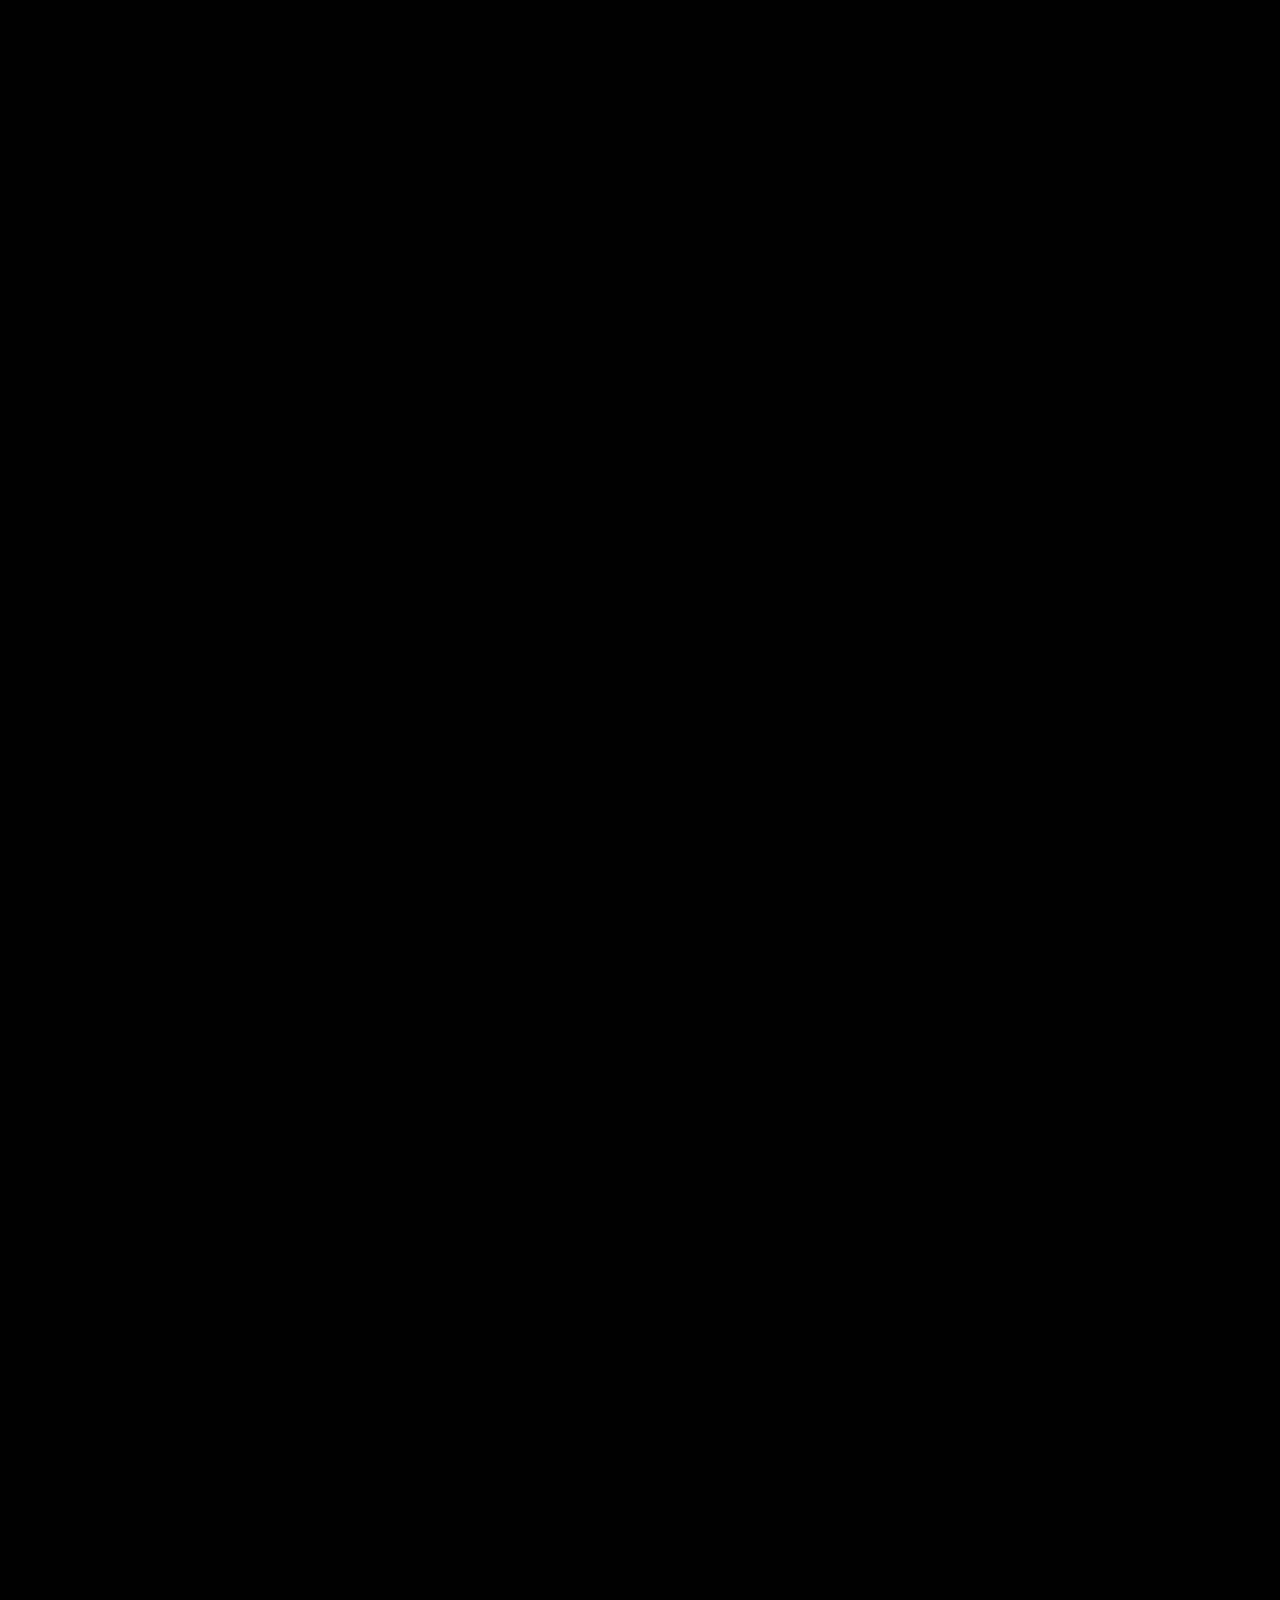
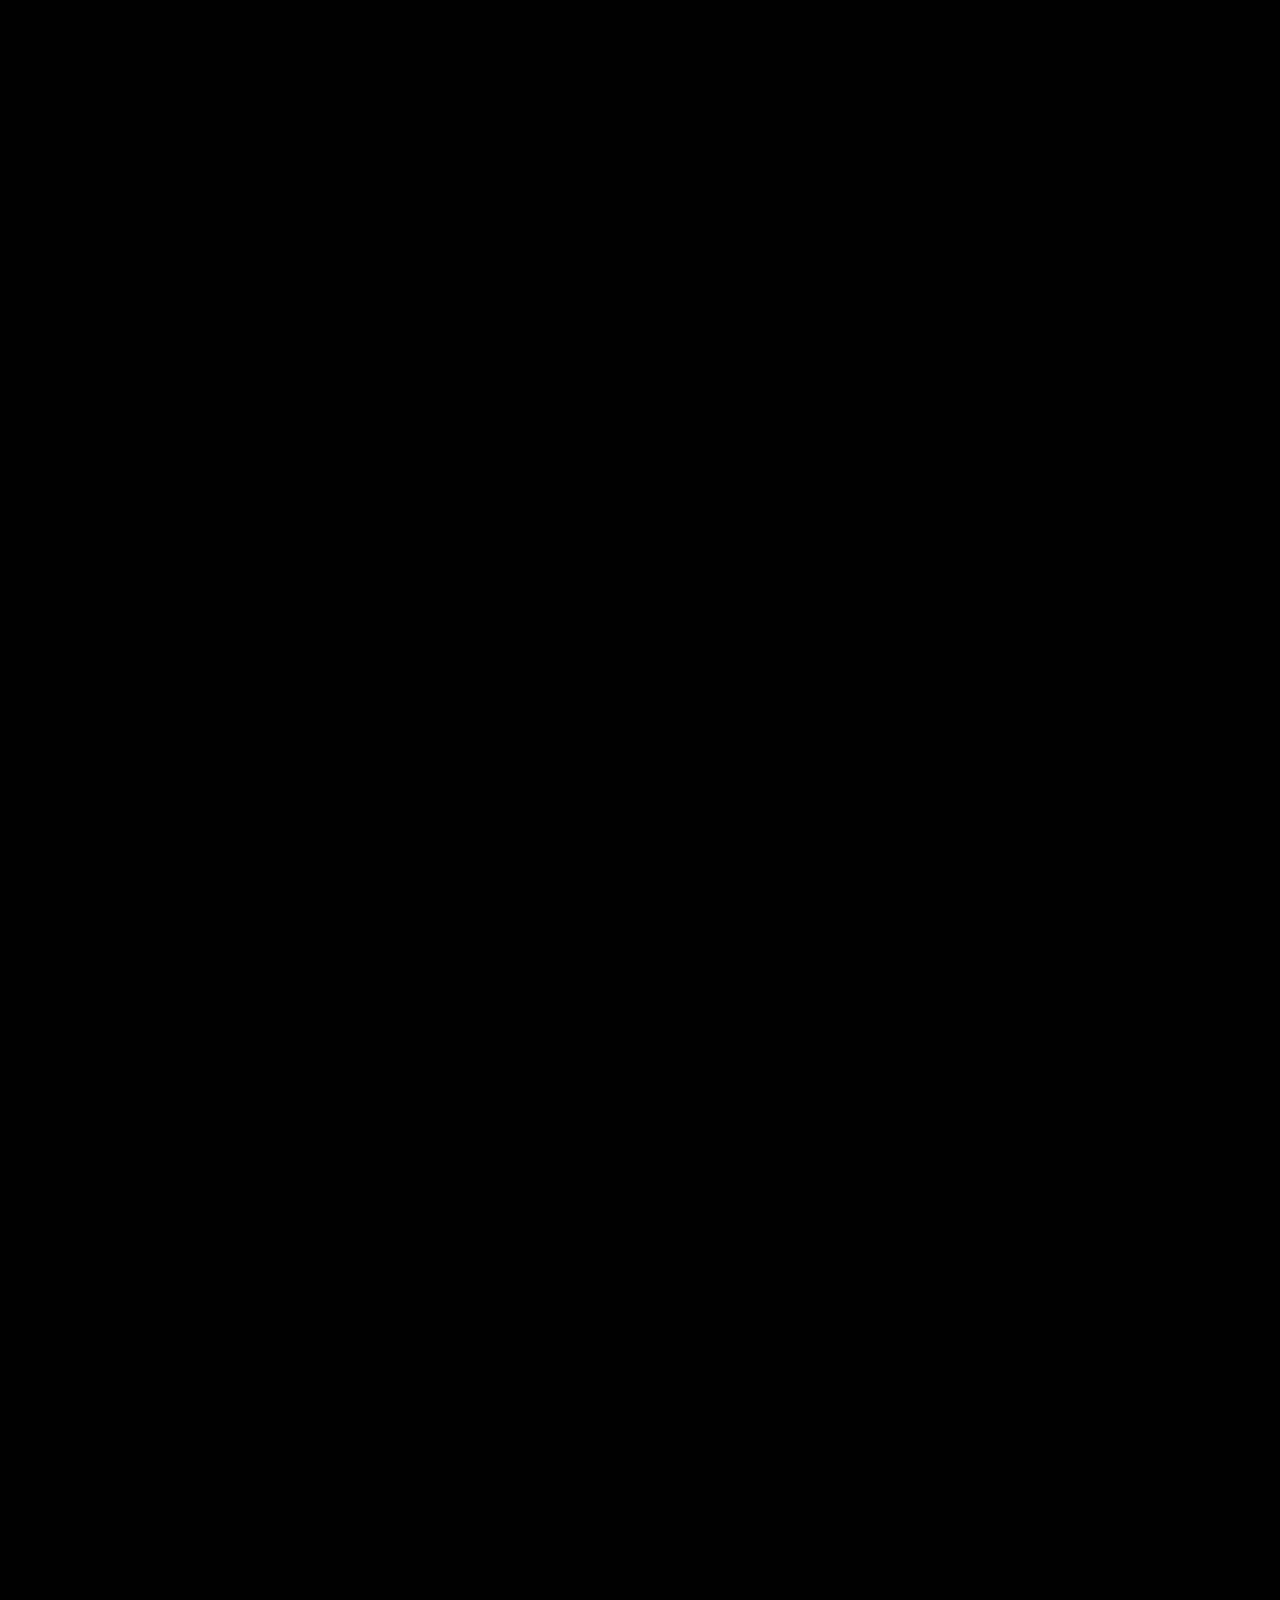
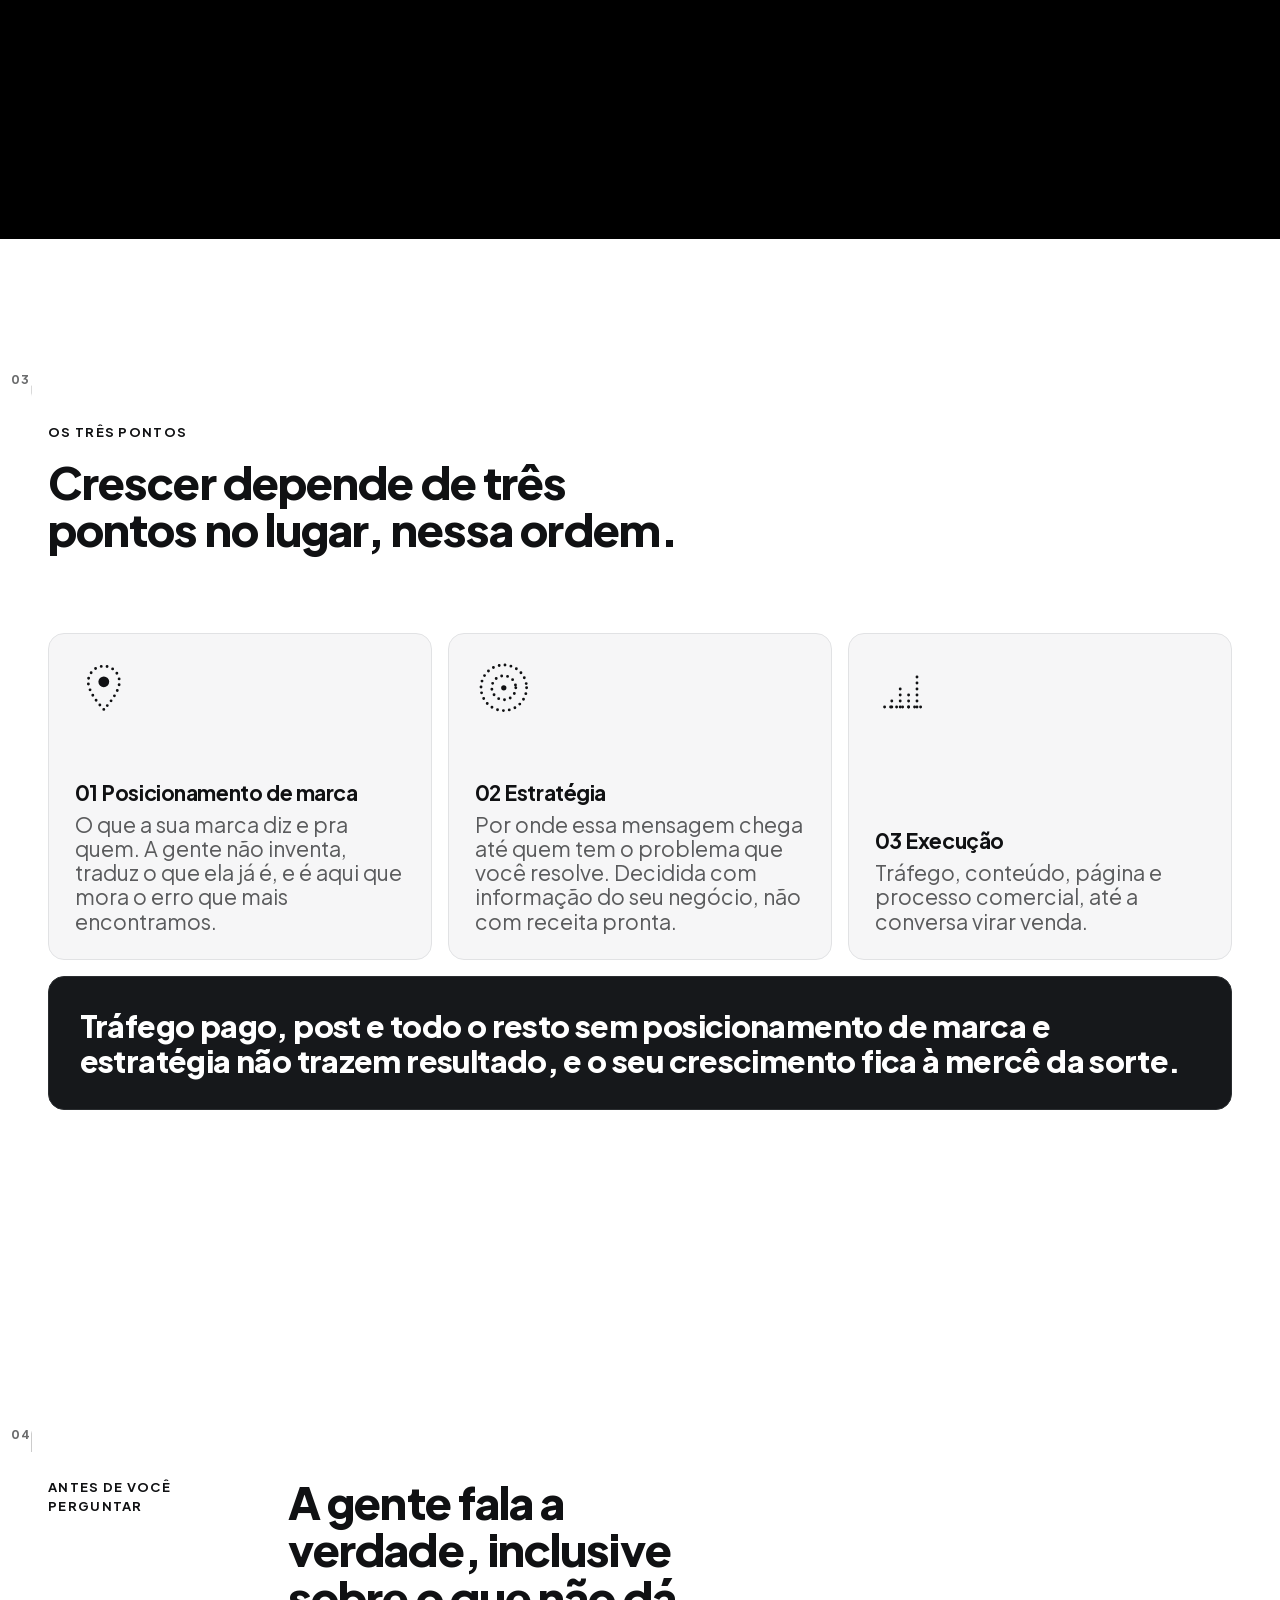
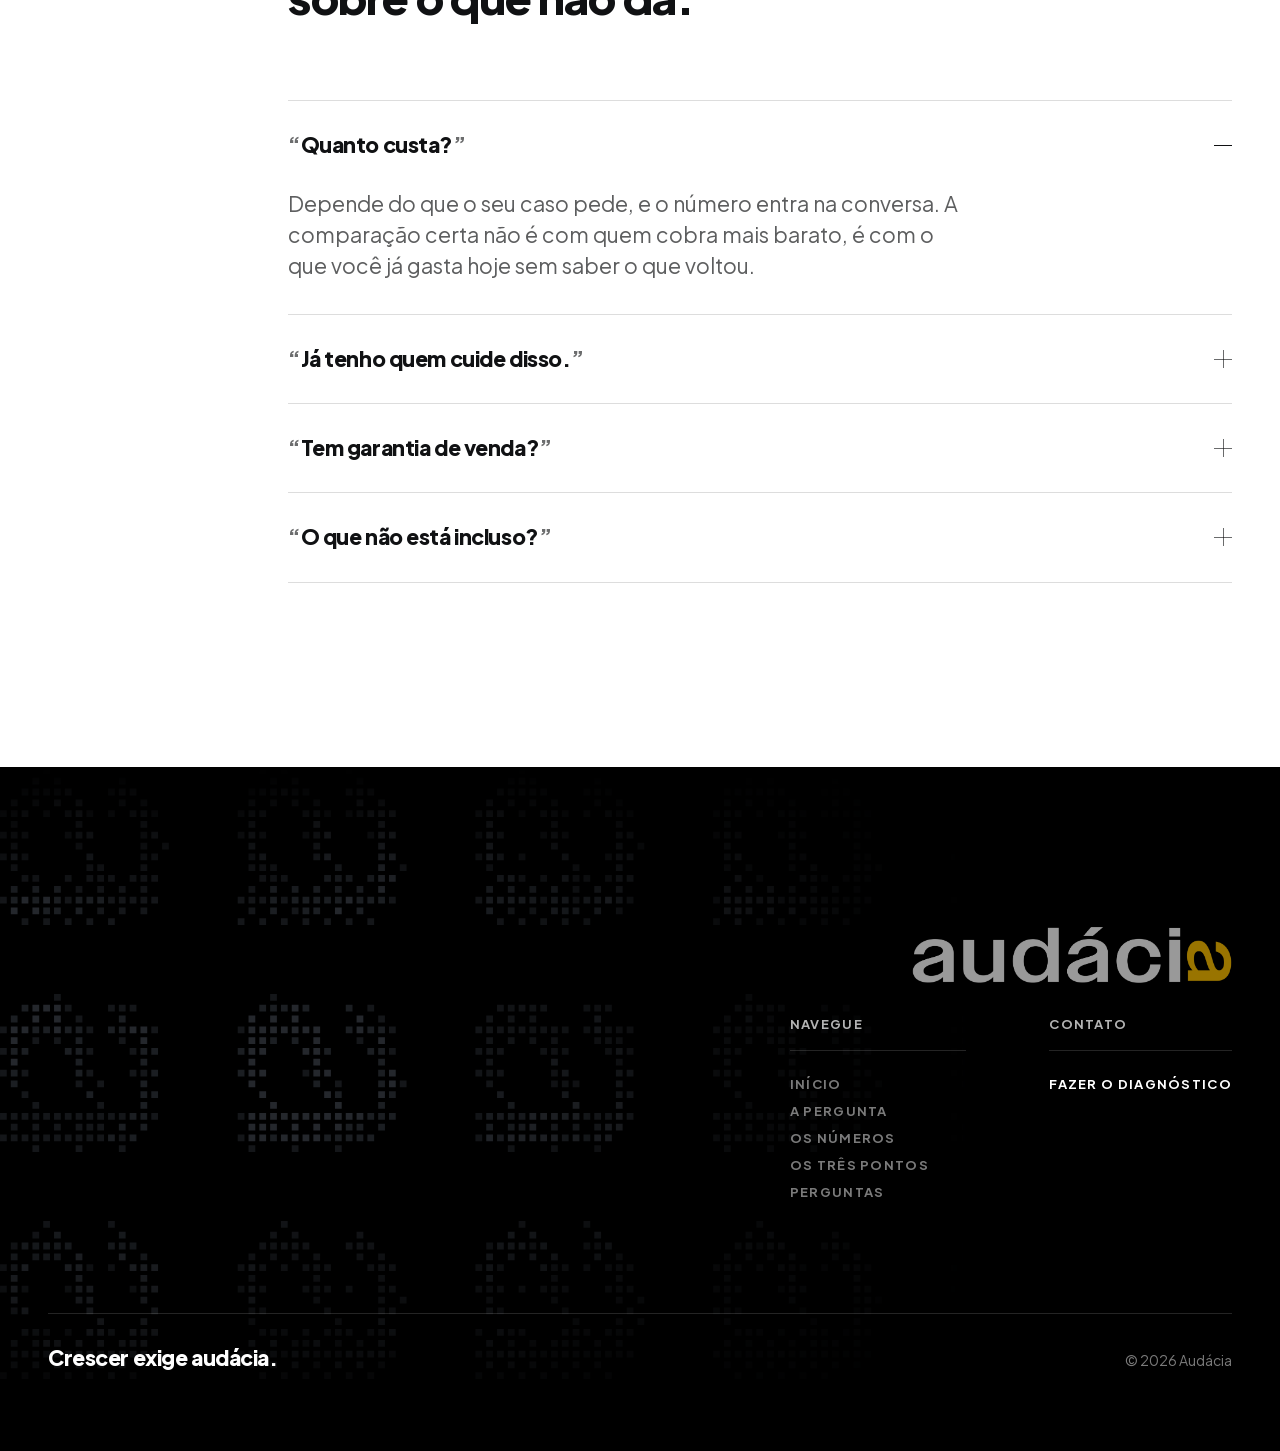
==== commit 96f37925: "Home: posicionamento de estratégia de crescimento e identidade verbal (13/10/2026) Copy nova (Cresce" ====
--- a/index.html
+++ b/index.html
@@ -3,8 +3,8 @@
 <head>
 <meta charset="utf-8">
 <meta name="viewport" content="width=device-width, initial-scale=1">
-<title>Audácia · Marketing que não tem medo.</title>
-<meta name="description" content="Marketing focado em venda. No fim do mês, uma conta só: quantos clientes novos entraram no seu negócio.">
+<title>Audácia · Estratégia de crescimento</title>
+<meta name="description" content="Você tem coragem de saber a verdade sobre o seu crescimento? Estratégia de crescimento: posicionamento de marca, estratégia e execução.">
 <link rel="canonical" href="https://audacia.marketing/">
 
 <meta name="robots" content="noindex, nofollow">
@@ -13,8 +13,8 @@
 <meta property="og:site_name" content="Audácia">
 <meta property="og:locale" content="pt_BR">
 <meta property="og:url" content="https://audacia.marketing/">
-<meta property="og:title" content="Audácia · Marketing que não tem medo.">
-<meta property="og:description" content="Marketing focado em venda. No fim do mês, uma conta só: quantos clientes novos entraram no seu negócio.">
+<meta property="og:title" content="Audácia · Estratégia de crescimento">
+<meta property="og:description" content="Você tem coragem de saber a verdade sobre o seu crescimento?">
 <meta property="og:image" content="https://audacia.marketing/assets/marca/logo2.png">
 <meta name="twitter:card" content="summary_large_image">
 <meta name="theme-color" content="#000000">
@@ -36,6 +36,11 @@
     <circle cx="24" cy="24" r="19"/>
     <circle cx="24" cy="24" r="10"/>
     <circle cx="24" cy="24" r="2.2" fill="currentColor" stroke="none"/>
+  </g>
+
+  <g id="ic-posicionamento">
+    <path d="M24 42 C24 42 11 29 11 19 A13 13 0 0 1 37 19 C37 29 24 42 24 42 Z"/>
+    <circle cx="24" cy="19" r="4.5" fill="currentColor" stroke="none"/>
   </g>
 
   <g id="ic-anuncio">
@@ -80,36 +85,34 @@
     <details class="menu">
       <summary>Menu <span class="marcador" aria-hidden="true"></span></summary>
       <nav class="menu-lista" aria-label="Seções da página">
-        <a href="#dor">O que fica na mesa</a>
+        <a href="#dor">A pergunta</a>
         <a href="#numeros">Os números</a>
-        <a href="#fazemos">Como funciona</a>
-        <a href="#contato">Próximo passo</a>
+        <a href="#fazemos">Os três pontos</a>
         <a href="#perguntas">Perguntas</a>
       </nav>
     </details>
   </header>
 
   <div class="miolo">
-    <p class="rotulo">Marketing de performance</p>
+    <p class="rotulo">Estratégia de crescimento</p>
 
     <div class="caixa-manchete">
 
       <h1 class="manchete foco foco--sai">
-        <span class="linha">Marketing que</span>
-        <span class="linha">não tem <span class="acento">medo.</span></span>
+        <span class="linha">Crescer exige</span>
+        <span class="linha"><span class="acento">audácia.</span></span>
       </h1>
     </div>
-    <p class="descritor">Uma meta só: aumentar o número de clientes novos que entram no seu negócio todo mês.</p>
+    <p class="descritor">Você tem coragem de saber a verdade sobre o seu crescimento?</p>
 
     <p class="acoes-hero">
-      <a class="botao botao--primario" href="#contato">Quero uma análise</a>
-      <a class="botao botao--secundario" href="#numeros">Ver os números</a>
+      <a class="botao botao--primario" href="https://audacia.marketing/diagnostico/?utm_source=site&amp;utm_medium=home&amp;utm_content=topo">Fazer o diagnóstico</a>
     </p>
 
   </div>
 </section>
 
-<section class="secao secao--dor contexto-claro" id="dor" data-numero="01" data-capitulo="O que fica na mesa" aria-labelledby="titulo-dor">
+<section class="secao secao--dor contexto-claro" id="dor" data-numero="01" data-capitulo="A pergunta" aria-labelledby="titulo-dor">
   <span class="grafismo-dither grafismo-dither--faixa divisor" aria-hidden="true"></span>
   <span class="fio" aria-hidden="true">
     <i class="fio-haste"></i>
@@ -118,17 +121,17 @@
   </span>
 
   <div class="secao-miolo par">
-    <h2 class="rotulo entra" id="titulo-dor">O que fica na mesa</h2>
+    <h2 class="rotulo entra" id="titulo-dor">A pergunta</h2>
 
     <div class="texto">
-      <p class="abertura foco foco--acende">Você não paga marketing pra ter post. Paga pra ter cliente novo.</p>
+      <p class="abertura foco foco--acende">Quando alguém tem o problema que você resolve, como essa pessoa chega até você?</p>
 
       <div class="corpo">
-        <p>Só que o que chega pra você todo mês é relatório de post, alcance e engajamento. Nenhum desses números diz quantas pessoas te procuraram pra comprar.</p>
-        <p>A conta que decide o seu mês que vem tem três números: quantos clientes novos você quer, quantos contatos isso exige e quanto custa cada contato.</p>
-      </div>
-
-      <p class="fecho">Se ninguém te mostra esses três, ninguém está respondendo pelo seu resultado.</p>
+        <p>Muitos donos respondem: indicação.</p>
+        <p>Agora imagine que as indicações param no mês que vem. De onde viriam os próximos clientes?</p>
+      </div>
+
+      <p class="fecho">Se a resposta demorou, o seu crescimento está nas mãos dos outros.</p>
     </div>
   </div>
 </section>
@@ -155,10 +158,10 @@
       <div class="caixa-manchete entra entra--cena">
         <h3 class="manchete">
           <span class="cifra">5.285</span>
-          <span class="unidade">inscritos em 11 dias</span>
+          <span class="unidade">inscritos em 4 dias</span>
         </h3>
       </div>
-      <p class="descritor">Uma única ação. De 6.678 pessoas que entraram na página, 8 em cada 10 se inscreveram, e a inscrição era gratuita. É o que acontece quando a página é feita pra converter, não pra ser bonita.</p>
+      <p class="descritor">Uma única ação. De 6.678 pessoas que entraram na página, 8 em cada 10 se inscreveram. O volume estourou a capacidade do time comercial de atender todo mundo, e é por isso que a gente não para no contato: monta o caminho até a venda.</p>
     </li>
 
     <li class="quadro quadro--2">
@@ -170,7 +173,7 @@
           <span class="unidade">contatos gerados</span>
         </h3>
       </div>
-      <p class="descritor">10 mil deles só em 2026. Fila de gente pra atender, não só curtida no Instagram. É a diferença entre ter audiência e ter demanda.</p>
+      <p class="descritor">10 mil deles só em 2026. Gente pedindo pra ser atendida, não curtida no Instagram. Seguidor não é cliente.</p>
     </li>
 
     <li class="quadro quadro--3">
@@ -193,7 +196,7 @@
           <span class="unidade">O caso em que o problema não era o anúncio</span>
         </h3>
       </div>
-      <p class="descritor">Esse cliente chegou com anúncio rodando e contato que não virava aluno. O anúncio estava certo, o posicionamento é que estava errado. Arrumado o posicionamento, quem chega já chega pronto pra comprar.</p>
+      <p class="descritor">Esse cliente chegou com anúncio rodando e contato que não virava aluno. O anúncio estava certo. O erro estava no primeiro ponto, o posicionamento. Arrumado ele, quem chega já chega pronto pra comprar.</p>
 
     </li>
 
@@ -204,12 +207,12 @@
       <p class="rotulo entra">A sua vez</p>
       <div class="caixa-manchete entra entra--cena">
         <h3 class="manchete">
-          <span class="unidade">A sua análise é de graça.</span>
+          <span class="unidade">Onde o seu negócio está deixando dinheiro na mesa?</span>
         </h3>
       </div>
-      <p class="descritor">O que a gente achar é seu. Aplica com quem quiser, inclusive sozinho.</p>
+      <p class="descritor">Sete perguntas, três minutos e a resposta na hora, sem enfeite. O que aparecer é seu, inclusive pra resolver sozinho.</p>
       <p class="acao-fecho">
-        <a class="botao botao--primario" href="#contato">Quero uma análise do meu negócio</a>
+        <a class="botao botao--primario" href="https://audacia.marketing/diagnostico/?utm_source=site&amp;utm_medium=home&amp;utm_content=numeros">Fazer o diagnóstico</a>
       </p>
     </li>
 
@@ -218,7 +221,7 @@
  </div>
 </section>
 
-<section class="secao secao--fazemos contexto-claro" id="fazemos" data-numero="03" data-capitulo="Como funciona" aria-labelledby="titulo-fazemos">
+<section class="secao secao--fazemos contexto-claro" id="fazemos" data-numero="03" data-capitulo="Os três pontos" aria-labelledby="titulo-fazemos">
   <span class="grafismo-dither grafismo-dither--faixa divisor" aria-hidden="true"></span>
   <span class="fio" aria-hidden="true">
     <i class="fio-haste"></i>
@@ -229,44 +232,32 @@
   <div class="secao-miolo">
 
     <div class="cabecalho">
-      <p class="rotulo entra">Como funciona</p>
-      <h2 class="abertura foco foco--acende" id="titulo-fazemos">Você não contrata post nem anúncio. Contrata a máquina que traz cliente novo.</h2>
-    </div>
-
-    <ul class="grade">
+      <p class="rotulo entra">Os três pontos</p>
+      <h2 class="abertura foco foco--acende" id="titulo-fazemos">Crescer depende de três pontos no lugar, nessa ordem.</h2>
+    </div>
+
+    <ul class="grade grade--elos">
+
+      <li class="celula">
+        <svg class="icone" viewBox="0 0 48 48" aria-hidden="true"><use href="#ic-posicionamento"/></svg>
+        <span></span>
+        <p class="texto-celula"><span class="nome">01 Posicionamento de marca</span>O que a sua marca diz e pra quem. A gente não inventa, traduz o que ela já é, e é aqui que mora o erro que mais encontramos.</p>
+      </li>
 
       <li class="celula">
         <svg class="icone" viewBox="0 0 48 48" aria-hidden="true"><use href="#ic-estrategia"/></svg>
         <span></span>
-        <p class="texto-celula"><span class="nome">Estratégia</span>pra você deixar de disputar preço e virar a escolha óbvia.</p>
-      </li>
-
-      <li class="celula">
-        <svg class="icone" viewBox="0 0 48 48" aria-hidden="true"><use href="#ic-anuncio"/></svg>
-        <span></span>
-        <p class="texto-celula"><span class="nome">Anúncio</span>pra sua verba trazer contato de quem quer comprar, não só curtida.</p>
-      </li>
-
-      <li class="celula">
-        <svg class="icone" viewBox="0 0 48 48" aria-hidden="true"><use href="#ic-pagina"/></svg>
-        <span></span>
-        <p class="texto-celula"><span class="nome">Página</span>pra quem clica virar contato no seu WhatsApp, e não só visita.</p>
-      </li>
-
-      <li class="celula">
-        <svg class="icone" viewBox="0 0 48 48" aria-hidden="true"><use href="#ic-conteudo"/></svg>
-        <span></span>
-        <p class="texto-celula"><span class="nome">Conteúdo</span>pra quem ainda não te conhece chegar pronto pra comprar.</p>
+        <p class="texto-celula"><span class="nome">02 Estratégia</span>Por onde essa mensagem chega até quem tem o problema que você resolve. Decidida com informação do seu negócio, não com receita pronta.</p>
       </li>
 
       <li class="celula">
         <svg class="icone" viewBox="0 0 48 48" aria-hidden="true"><use href="#ic-medicao"/></svg>
         <span></span>
-        <p class="texto-celula"><span class="nome">Medição</span>pra você saber quanto custa cada cliente novo e decidir com número na mão.</p>
+        <p class="texto-celula"><span class="nome">03 Execução</span>Tráfego, conteúdo, página e processo comercial, até a conversa virar venda.</p>
       </li>
 
       <li class="celula celula--ancora contexto-escuro">
-        <p class="fecho">Sua máquina no ar em 15 dias. Escrito no contrato, não só prometido em reunião.</p>
+        <p class="fecho">Tráfego pago, post e todo o resto sem posicionamento de marca e estratégia não trazem resultado, e o seu crescimento fica à mercê da sorte.</p>
       </li>
 
     </ul>
@@ -274,135 +265,18 @@
   </div>
 </section>
 
-<section class="secao secao--formulario" id="contato" data-numero="04" data-capitulo="Próximo passo" aria-labelledby="titulo-formulario">
-  <span class="grafismo-dither grafismo-dither--canto campo-secao" aria-hidden="true"></span>
+<section class="secao secao--perguntas contexto-claro" id="perguntas" data-numero="04" data-capitulo="Perguntas diretas" aria-labelledby="titulo-perguntas">
   <span class="fio" aria-hidden="true">
     <i class="fio-haste"></i>
     <i class="fio-carro"></i>
     <b class="fio-num">04</b>
   </span>
 
-  <form class="forma" method="post"
-        action="https://uwsrhlifgdpmkezduimk.supabase.co/functions/v1/leads-webhook?key=531800281d17a03a5f799f5c4f04bb41"
-        data-destino="supabase:leads">
-
-    <input type="hidden" name="form_name" value="home-audacia">
-
-    <input type="hidden" name="redirect_path" value="/recebido/">
-    <input type="hidden" name="pagina" value="">
-    <input type="hidden" name="utm_source" value="">
-    <input type="hidden" name="utm_medium" value="">
-    <input type="hidden" name="utm_campaign" value="">
-    <input type="hidden" name="utm_term" value="">
-    <input type="hidden" name="utm_content" value="">
-
-    <div class="secao-miolo">
-      <div class="cabecalho par">
-        <p class="rotulo entra">Próximo passo</p>
-        <div>
-          <h2 class="abertura foco foco--acende" id="titulo-formulario">Antes de contratar qualquer coisa, você recebe uma análise do seu negócio.</h2>
-          <p class="descritor">Você preenche, a gente analisa o que já está no ar e responde no seu WhatsApp. Sem reunião obrigatória.</p>
-          <p class="acao"><a class="botao botao--primario" href="#etapa-1">Quero uma análise do meu negócio</a></p>
-          <p class="convite-nota">Três etapas curtas. Seus dados não vão pra lista nenhuma.</p>
-        </div>
-      </div>
-    </div>
-
-    <div class="sala">
-      <div class="sala-miolo">
-
-        <ol class="indice">
-          <li class="ind-1"><a href="#etapa-1">01 Quem é você <span class="passo-marca" aria-hidden="true"></span></a></li>
-          <li class="ind-2"><a href="#etapa-2">02 O seu negócio <span class="passo-marca" aria-hidden="true"></span></a></li>
-          <li class="ind-3"><a href="#etapa-3">03 O que já roda <span class="passo-marca" aria-hidden="true"></span></a></li>
-        </ol>
-
-        <div class="passo" id="etapa-1">
-          <div class="linha passo-cabecalho">
-            <span class="passo-numero">01</span>
-            <p class="passo-nome">Quem é você</p>
-          </div>
-          <div class="linha campo">
-            <label class="campo-rotulo" for="form-nome">Seu nome</label>
-            <input class="campo-entrada" id="form-nome" name="nome" type="text" autocomplete="name" placeholder="como a gente te chama" required>
-          </div>
-          <div class="linha campo">
-            <label class="campo-rotulo" for="form-whatsapp">WhatsApp</label>
-            <input class="campo-entrada" id="form-whatsapp" name="whatsapp" type="tel" inputmode="tel" autocomplete="tel" placeholder="(11) 91234 5678" required>
-          </div>
-          <div class="linha campo">
-            <label class="campo-rotulo" for="form-email">E-mail</label>
-            <input class="campo-entrada" id="form-email" name="email" type="email" autocomplete="email" placeholder="voce@seunegocio.com.br" required>
-          </div>
-          <div class="linha">
-            <p class="avanco"><a class="botao botao--secundario" href="#etapa-2">Próxima etapa</a></p>
-          </div>
-        </div>
-
-        <div class="passo" id="etapa-2">
-          <div class="linha passo-cabecalho">
-            <span class="passo-numero">02</span>
-            <p class="passo-nome">O seu negócio</p>
-          </div>
-          <div class="linha campo">
-            <label class="campo-rotulo" for="form-negocio">Nome do seu negócio</label>
-            <input class="campo-entrada" id="form-negocio" name="negocio" type="text" autocomplete="organization" placeholder="o nome que aparece pro cliente" required>
-          </div>
-          <div class="linha campo">
-            <label class="campo-rotulo" for="form-link">Link do site ou do Instagram</label>
-            <input class="campo-entrada" id="form-link" name="link" type="text" inputmode="url" placeholder="instagram.com/seunegocio" aria-describedby="ajuda-link" required>
-            <span class="campo-mensagem" id="ajuda-link">É daqui que sai a sua análise.</span>
-          </div>
-          <div class="linha">
-            <p class="avanco">
-              <a class="botao botao--secundario" href="#etapa-3">Próxima etapa</a>
-              <a class="botao botao--texto" href="#etapa-1">Voltar</a>
-            </p>
-          </div>
-        </div>
-
-        <div class="passo" id="etapa-3">
-          <div class="linha passo-cabecalho">
-            <span class="passo-numero">03</span>
-            <p class="passo-nome">O que já roda hoje <span class="opcional">(opcional)</span></p>
-          </div>
-          <div class="linha campo">
-            <label class="campo-rotulo" for="form-quem">Quem cuida do seu marketing hoje?</label>
-            <input class="campo-entrada" id="form-quem" name="quem" type="text" placeholder="agência, freela, você mesmo">
-          </div>
-          <div class="linha campo">
-            <label class="campo-rotulo" for="form-verba">Quanto investe por mês hoje?</label>
-            <input class="campo-entrada" id="form-verba" name="verba" type="text" placeholder="uma faixa já basta">
-          </div>
-          <div class="linha">
-            <div class="envio" aria-live="polite">
-              <button class="botao botao--primario botao-envio" type="submit">Enviar pra Audácia</button>
-              <p class="falta falta-1">Falta a etapa 01, e sem ela não tem como te responder. <a href="#etapa-1">Voltar pra ela</a></p>
-              <p class="falta falta-2">Falta a etapa 02, e é dela que sai a análise. <a href="#etapa-2">Voltar pra ela</a></p>
-              <p class="sucesso">Recebido. Sua análise chega no seu WhatsApp.</p>
-              <p class="erro-envio">Não deu pra enviar agora. Tente de novo em alguns segundos.</p>
-              <p class="microcopy">Seus dados não vão pra lista nenhuma. A gente responde pessoalmente.</p>
-            </div>
-          </div>
-        </div>
-
-      </div>
-    </div>
-  </form>
-</section>
-
-<section class="secao secao--perguntas contexto-claro" id="perguntas" data-numero="05" data-capitulo="Perguntas diretas" aria-labelledby="titulo-perguntas">
-  <span class="fio" aria-hidden="true">
-    <i class="fio-haste"></i>
-    <i class="fio-carro"></i>
-    <b class="fio-num">05</b>
-  </span>
-
   <div class="secao-miolo par">
     <p class="rotulo entra">Antes de você perguntar</p>
 
     <div class="coluna">
-      <h2 class="abertura foco foco--acende" id="titulo-perguntas">Pergunta difícil não fica sem resposta.</h2>
+      <h2 class="abertura foco foco--acende" id="titulo-perguntas">A gente fala a verdade, inclusive sobre o que não dá.</h2>
 
       <div class="lista">
         <details class="item" name="perguntas" open>
@@ -412,12 +286,17 @@
 
         <details class="item" name="perguntas">
           <summary class="pergunta"><span><span class="aspa">“</span>Já tenho quem cuide disso.<span class="aspa">”</span></span><span class="marcador" aria-hidden="true"></span></summary>
-          <p class="resposta">Ótimo, então você tem com o que comparar. O que costuma faltar não é mais anúncio, é alguém respondendo quanto custou cada cliente novo.</p>
+          <p class="resposta">Ótimo, então você tem com o que comparar. A pergunta é se alguém cuida dos três pontos ou só da execução. Anúncio e post sem posicionamento e estratégia antes viram gasto.</p>
+        </details>
+
+        <details class="item" name="perguntas">
+          <summary class="pergunta"><span><span class="aspa">“</span>Tem garantia de venda?<span class="aspa">”</span></span><span class="marcador" aria-hidden="true"></span></summary>
+          <p class="resposta">Não. A gente não promete resultado, porque venda depende também do seu comercial, e quem promete antes de olhar o seu negócio está chutando. O que a gente garante é processo: a estrutura montada e você sabendo, toda semana, o que está acontecendo.</p>
         </details>
 
         <details class="item" name="perguntas">
           <summary class="pergunta"><span><span class="aspa">“</span>O que não está incluso?<span class="aspa">”</span></span><span class="marcador" aria-hidden="true"></span></summary>
-          <p class="resposta">Verba de mídia é sua e vai no seu cartão. Filmagem em campo não entra. Atender e vender pro contato que chega é o seu time.</p>
+          <p class="resposta">Verba de mídia é sua e vai no seu cartão. Filmagem em campo não entra. E quem conversa com o cliente é o seu time: a gente desenha o processo pra conversa virar venda, mas não atende no seu lugar.</p>
         </details>
       </div>
     </div>
@@ -434,16 +313,15 @@
       <nav class="rodape-coluna" aria-label="Seções da página">
         <p class="rodape-coluna-titulo">Navegue</p>
         <a href="#topo">Início</a>
-        <a href="#dor">O que fica na mesa</a>
+        <a href="#dor">A pergunta</a>
         <a href="#numeros">Os números</a>
-        <a href="#fazemos">Como funciona</a>
-        <a href="#contato">Próximo passo</a>
+        <a href="#fazemos">Os três pontos</a>
         <a href="#perguntas">Perguntas</a>
       </nav>
 
       <div class="rodape-coluna">
         <p class="rodape-coluna-titulo">Contato</p>
-        <a class="contato-acao" href="#contato">Quero uma análise</a>
+        <a class="contato-acao" href="https://audacia.marketing/diagnostico/?utm_source=site&amp;utm_medium=home&amp;utm_content=rodape">Fazer o diagnóstico</a>
 
       </div>
     </div>
@@ -451,7 +329,7 @@
 
   <div class="rodape-legal">
     <div class="secao-miolo rodape-legal-miolo">
-      <p class="fecho">Marketing que não tem medo.</p>
+      <p class="fecho">Crescer exige audácia.</p>
       <p class="microcopy">© 2026 Audácia</p>
     </div>
   </div>
@@ -599,65 +477,5 @@
 </script>
 <script src="assets/tracker.js" defer></script>
 
-<script>
-(function () {
-  var f = document.querySelector('.forma');
-  if (!f) return;
-
-  var q = new URLSearchParams(location.search);
-  var campo = function (nome) { return f.querySelector('[name="' + nome + '"]'); };
-  var preenche = function (nome, valor) {
-    var el = campo(nome);
-    if (el) el.value = valor || '';
-  };
-  preenche('pagina', location.href);
-  ['utm_source', 'utm_medium', 'utm_campaign', 'utm_term', 'utm_content']
-    .forEach(function (k) { preenche(k, q.get(k)); });
-
-  var enviando = false;
-  var botao = f.querySelector('.botao-envio');
-  var rotulo = botao ? botao.textContent : '';
-
-  f.addEventListener('submit', function (e) {
-    e.preventDefault();
-    /* clique duplo no momento do dinheiro grava DOIS leads e o CRM ganha um
-       alvo duplicado: a trava é aqui, não no banco */
-    if (enviando) return;
-    enviando = true;
-    f.classList.remove('forma--falhou');
-    if (botao) { botao.disabled = true; botao.textContent = 'Enviando…'; }
-
-    /* ⚠️ O `redirect_path` SAI do envio por fetch, e isto não é detalhe.
-       Ele existe pro POST nativo do navegador, que precisa que a FUNÇÃO leve a
-       pessoa pra confirmação. Mandado junto no fetch, a função responde 303, o
-       fetch SEGUE o redirect sozinho, recebe o HTML do /recebido/ e o `.json()`
-       estoura no catch: o lead entra no banco e a pessoa lê "não deu pra
-       enviar", o que convida a mandar de novo e duplicar o alvo no CRM.
-       Quando o JS está no comando, é o JS que navega.
-
-       ISTO SÓ APARECEU NA PRODUÇÃO, e a lição é do teste e não do código: o
-       guarda do redirect exige origem `https`, e em `localhost` (http) a função
-       devolvia JSON, então o caminho testado localmente NÃO era o caminho real.
-       Régua: comportamento que depende de https não se prova em localhost. */
-    var dados = new FormData(f);
-    dados.delete('redirect_path');
-
-    fetch(f.action, { method: 'POST', body: dados })
-      .then(function (r) { return r.json(); })
-      .then(function (d) {
-        if (!d || !d.ok) throw new Error('recusado');
-        f.classList.add('forma--enviada');
-        var destino = campo('redirect_path');
-        location.assign(destino && destino.value ? destino.value : '/recebido/');
-      })
-      .catch(function () {
-        enviando = false;
-        if (botao) { botao.disabled = false; botao.textContent = rotulo; }
-        f.classList.add('forma--falhou');
-      });
-  });
-})();
-</script>
-
 </body>
 </html>
--- a/style.css
+++ b/style.css
@@ -1361,3 +1361,13 @@
   from { opacity: 1; transform: translate3d(0, 0, 0); }
   to   { opacity: 0.06; transform: translate3d(0, -14px, 0); }
 }
+
+/* v2 posicionamento (13/10): três pontos lado a lado e o fecho ocupando a linha inteira */
+@media (min-width: 1040px) { .grade--elos .celula--ancora { grid-column: 1 / -1; min-height: 0; } }
+.convite-nota a { color: inherit; text-decoration: underline; text-underline-offset: 0.2em; }
+/* v3 identidade verbal (13/10): a headline é pergunta longa, a linha encolhe pra caber */
+.manchete--pergunta .linha { font-size: calc(100cqw / 13); }
+@media (max-width: 700px) { .manchete--pergunta .linha { font-size: calc(100cqw / 10.2); } }
+/* rodada 2 (13/10): nos três pontos, o texto embaixo do nome fica fino; só o nome pesa */
+.grade--elos .texto-celula { font-weight: var(--peso-regular, 400); }
+.grade--elos .texto-celula .nome { font-weight: var(--peso-negrito); margin-bottom: 0.35em; }
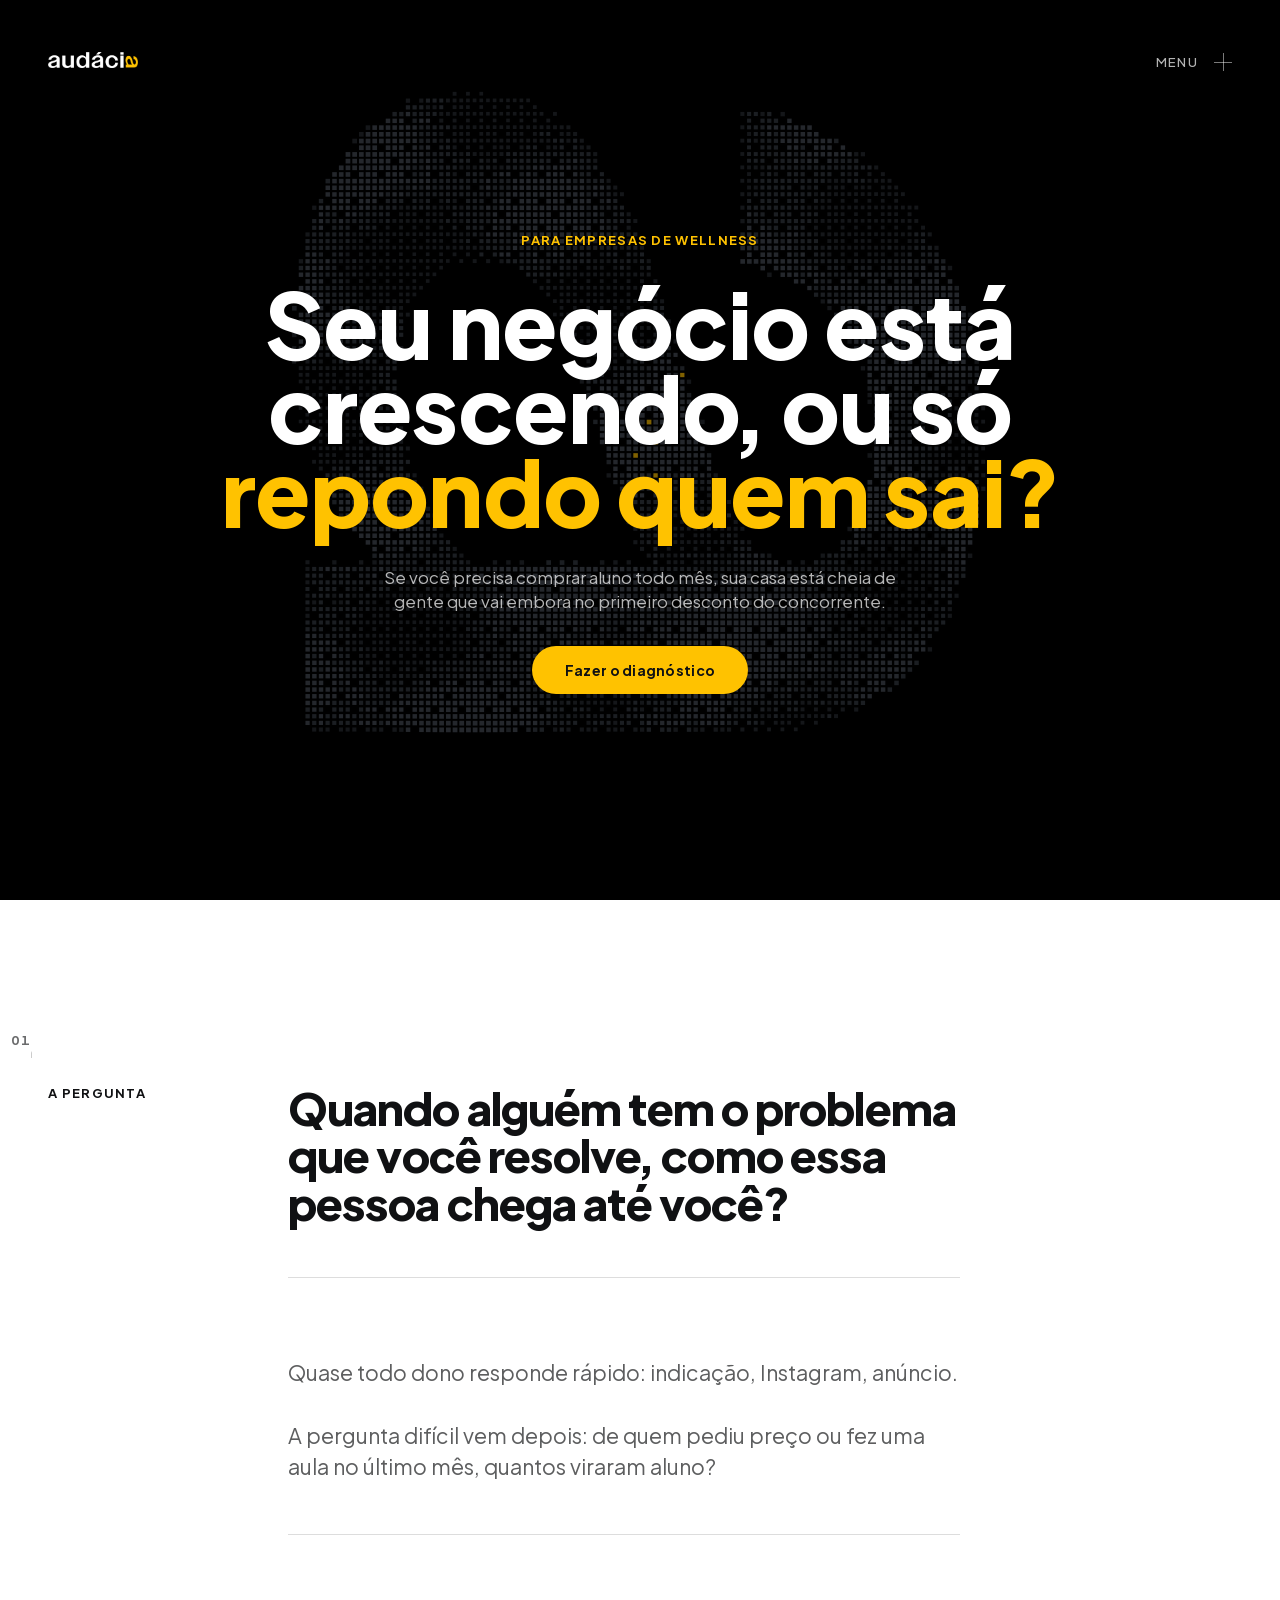
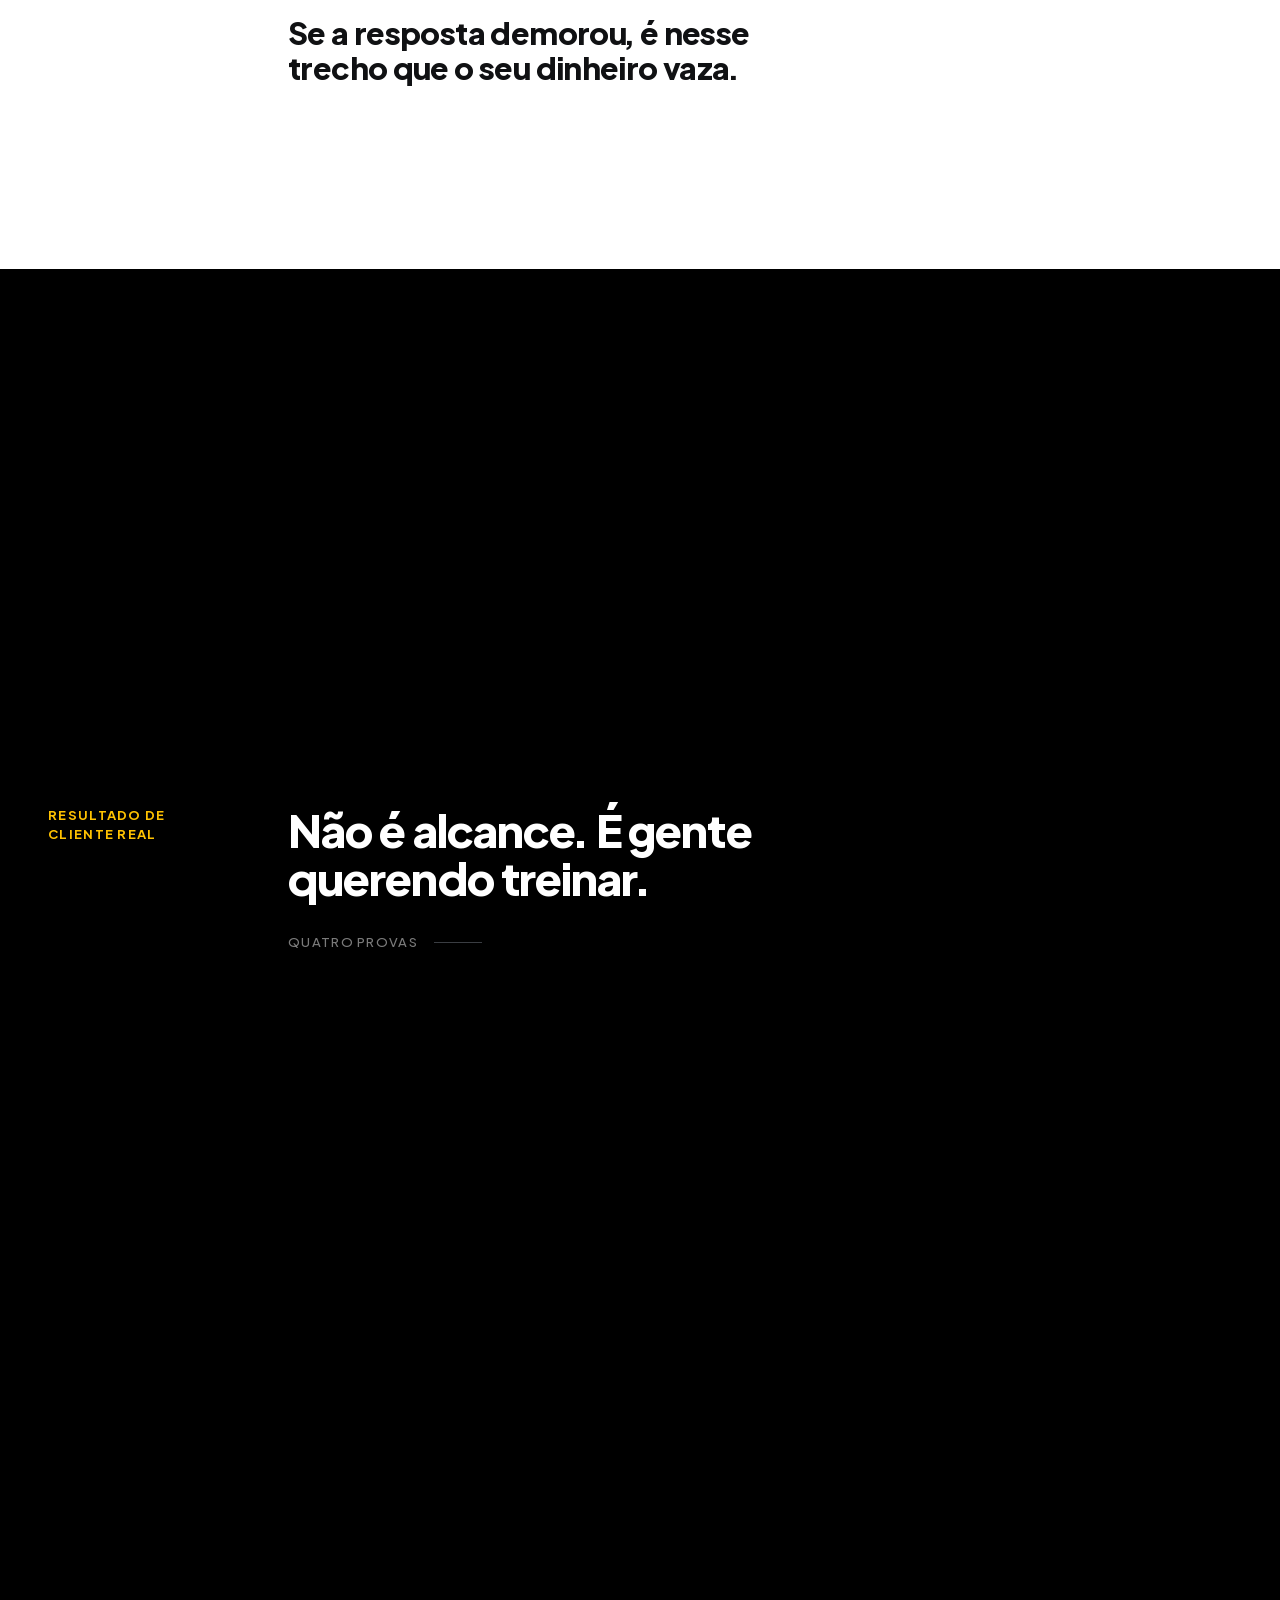
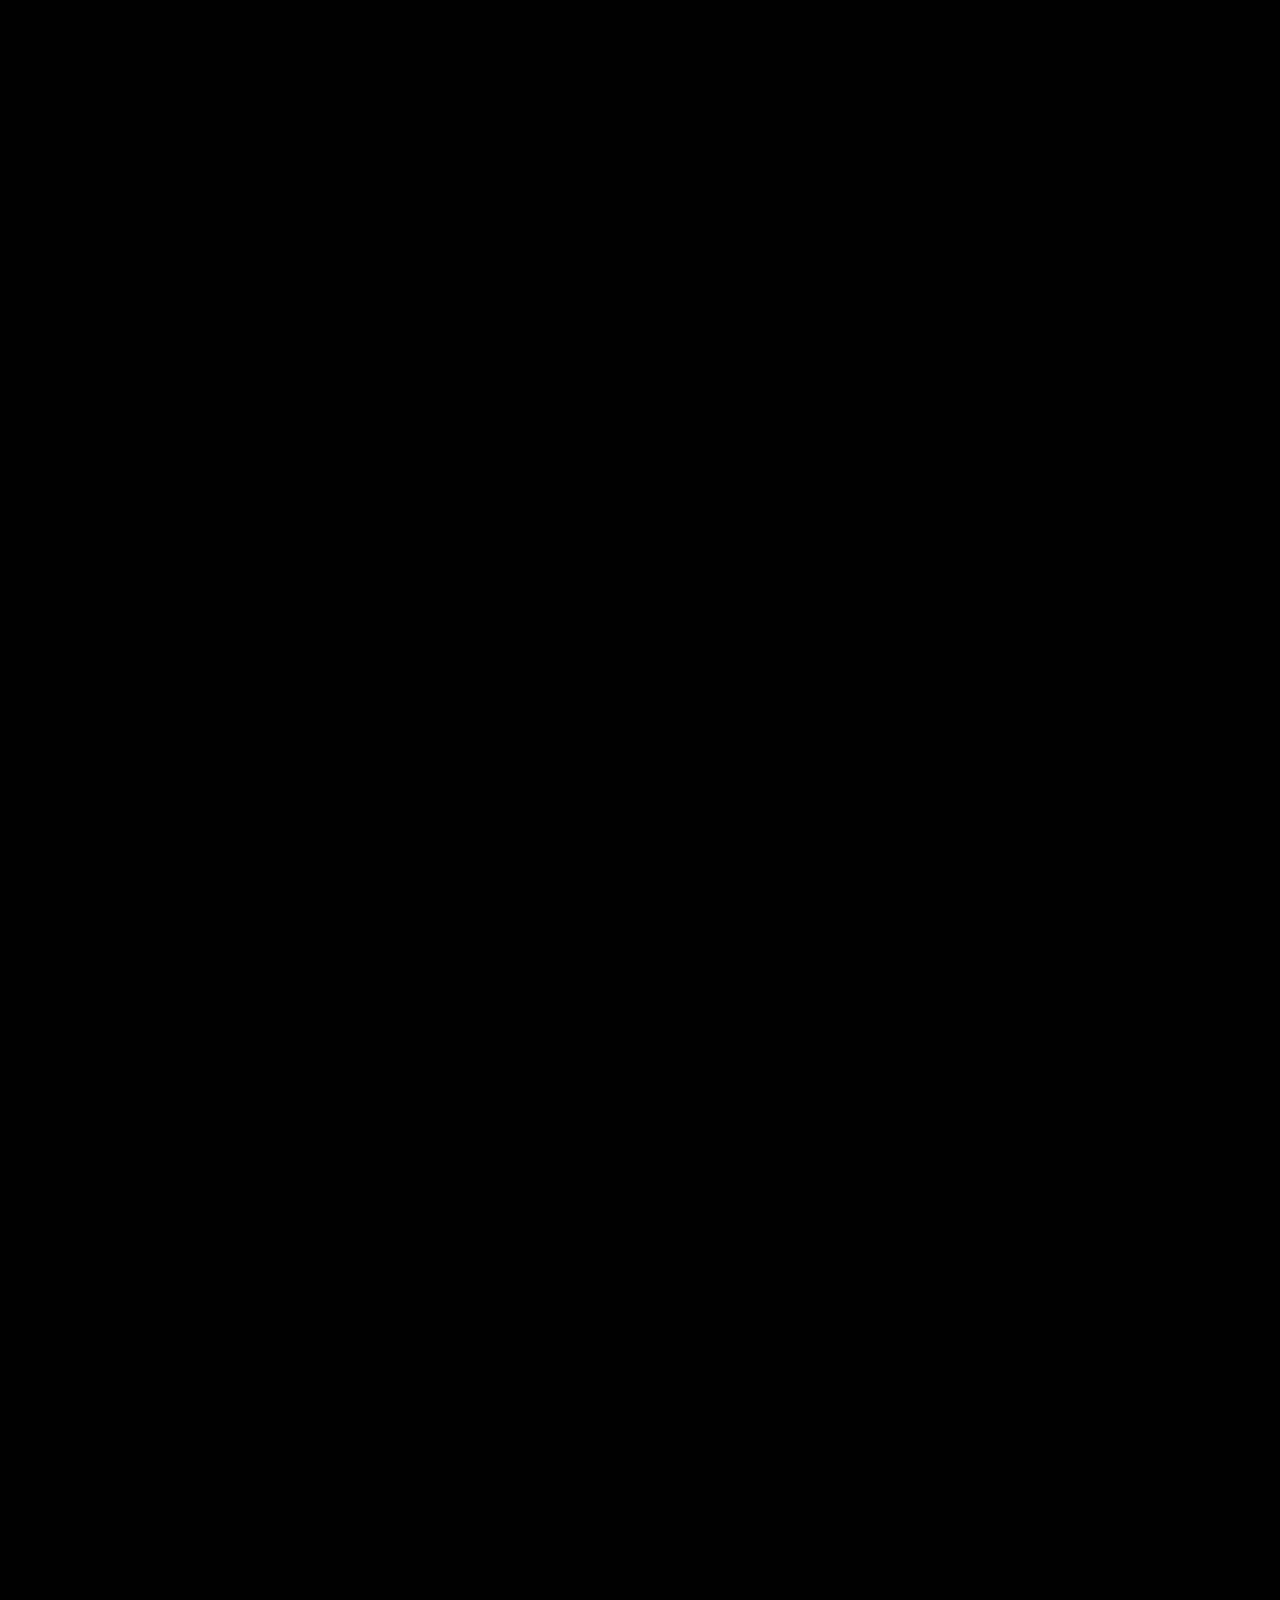
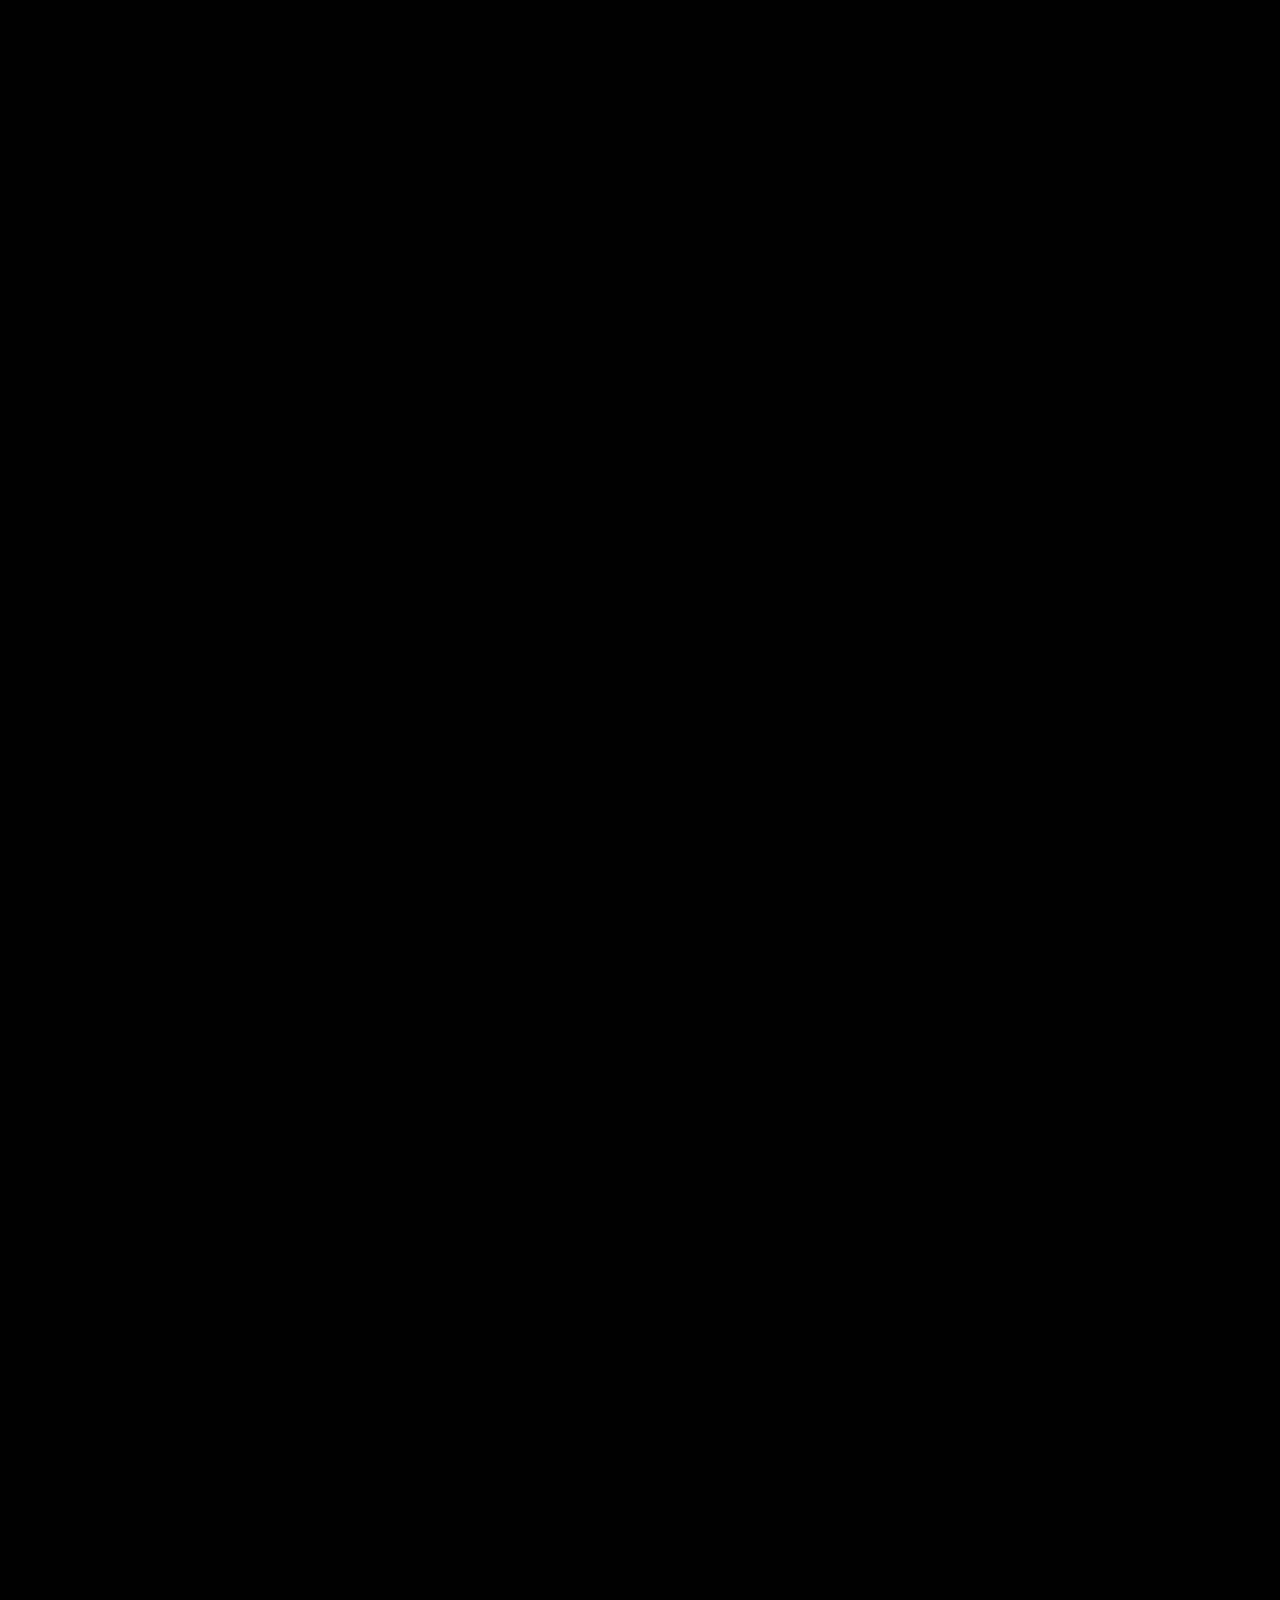
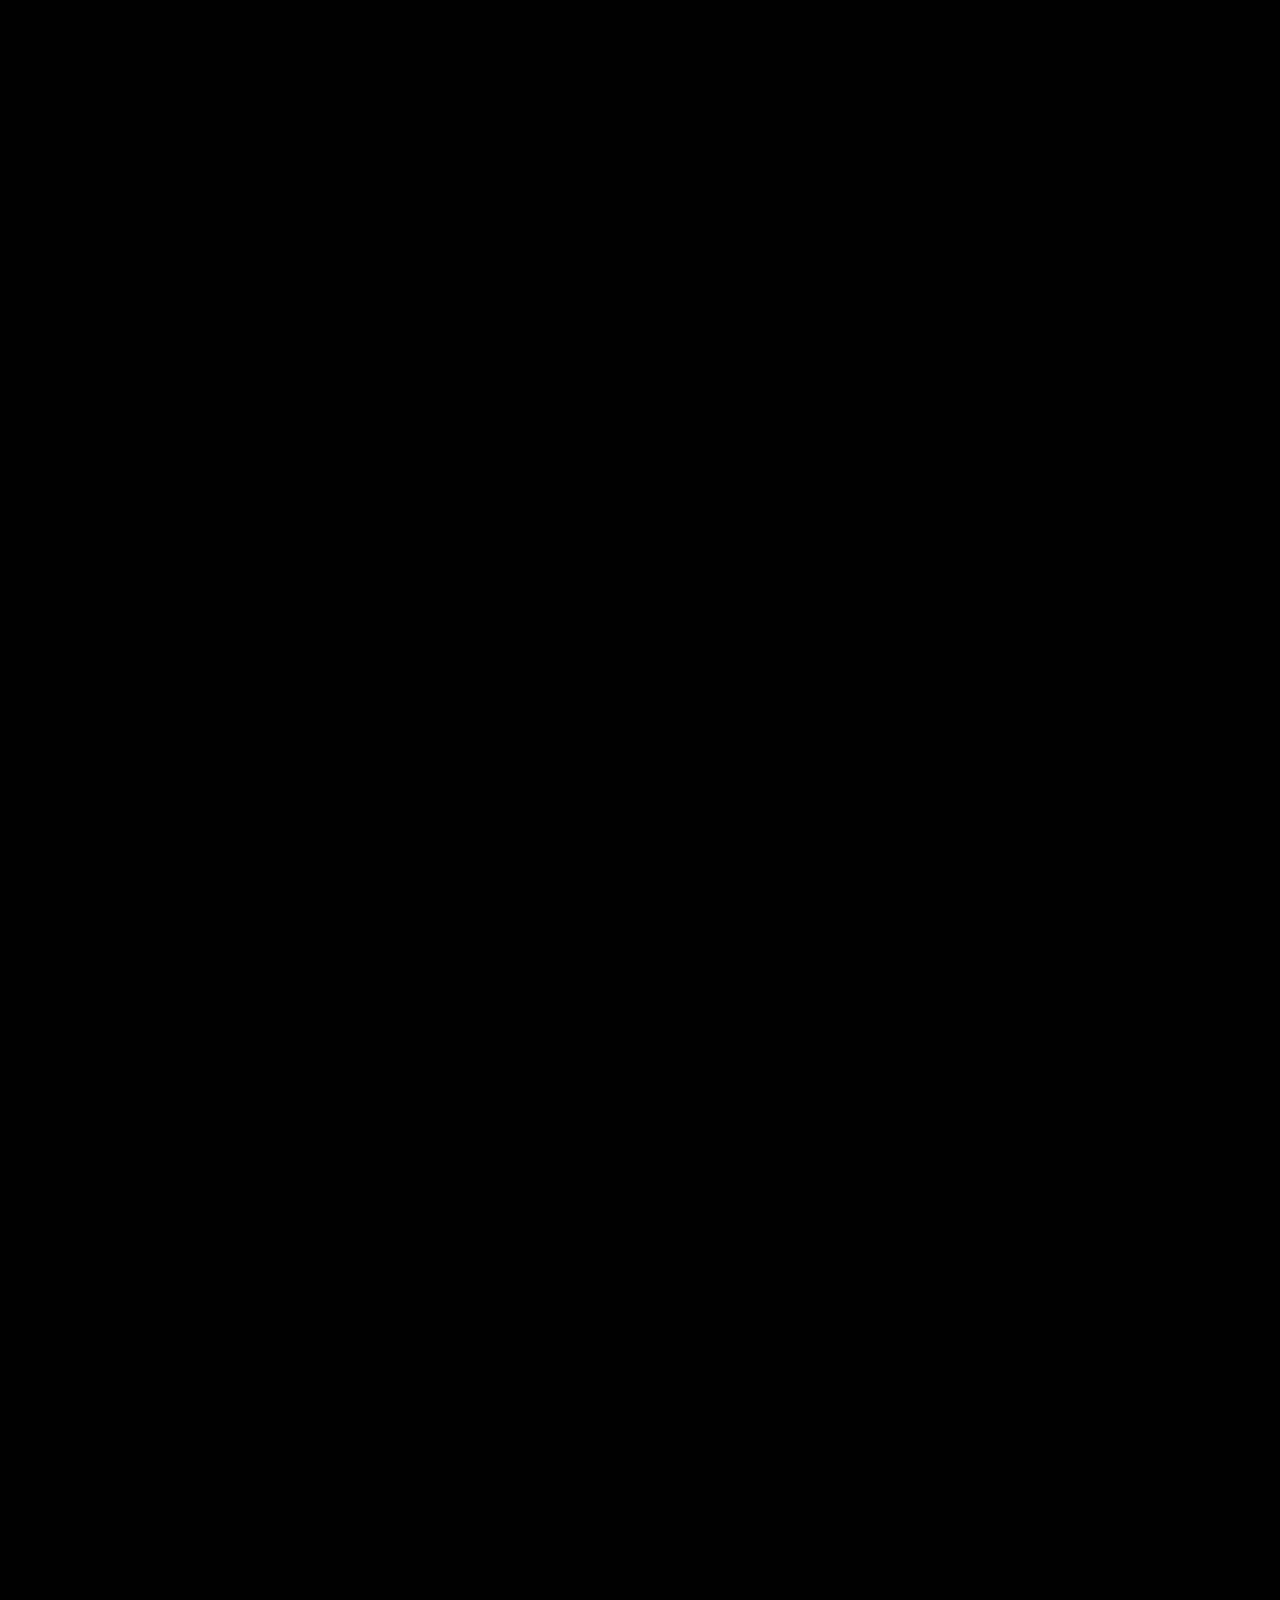
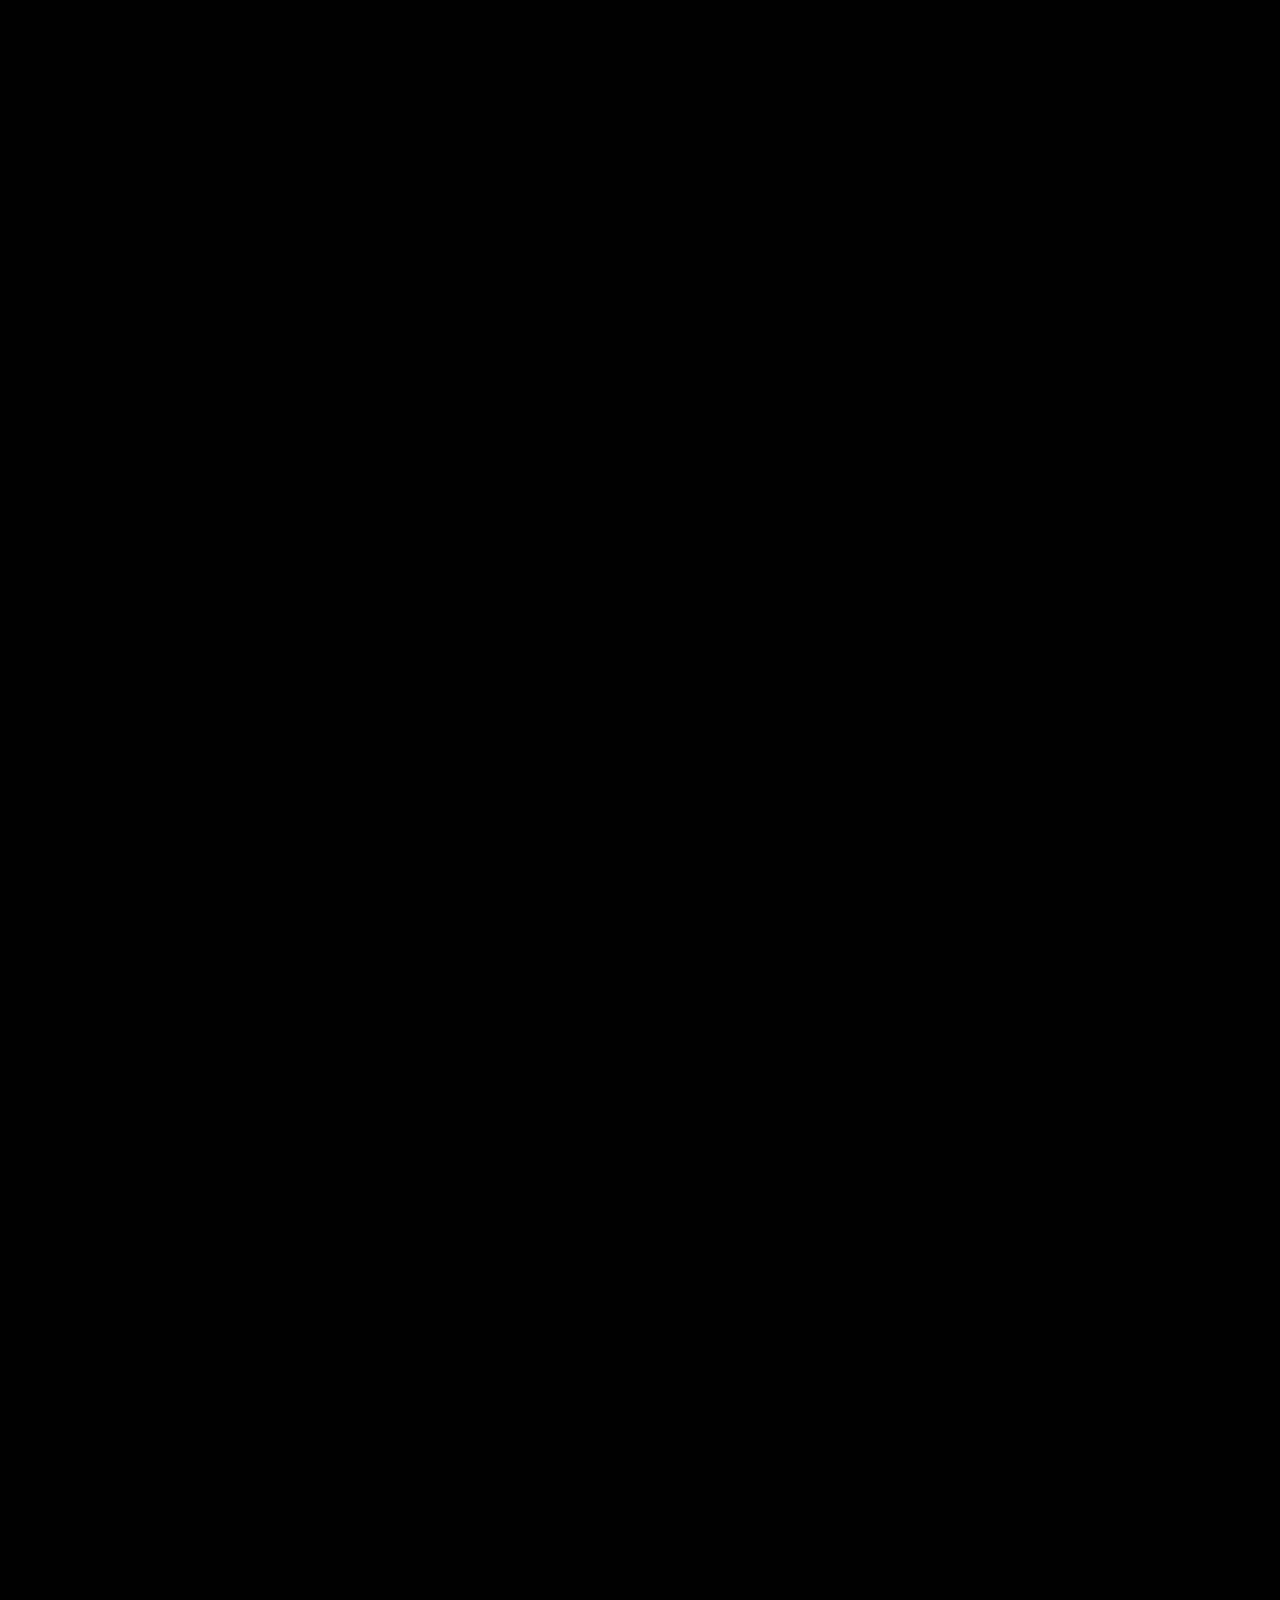
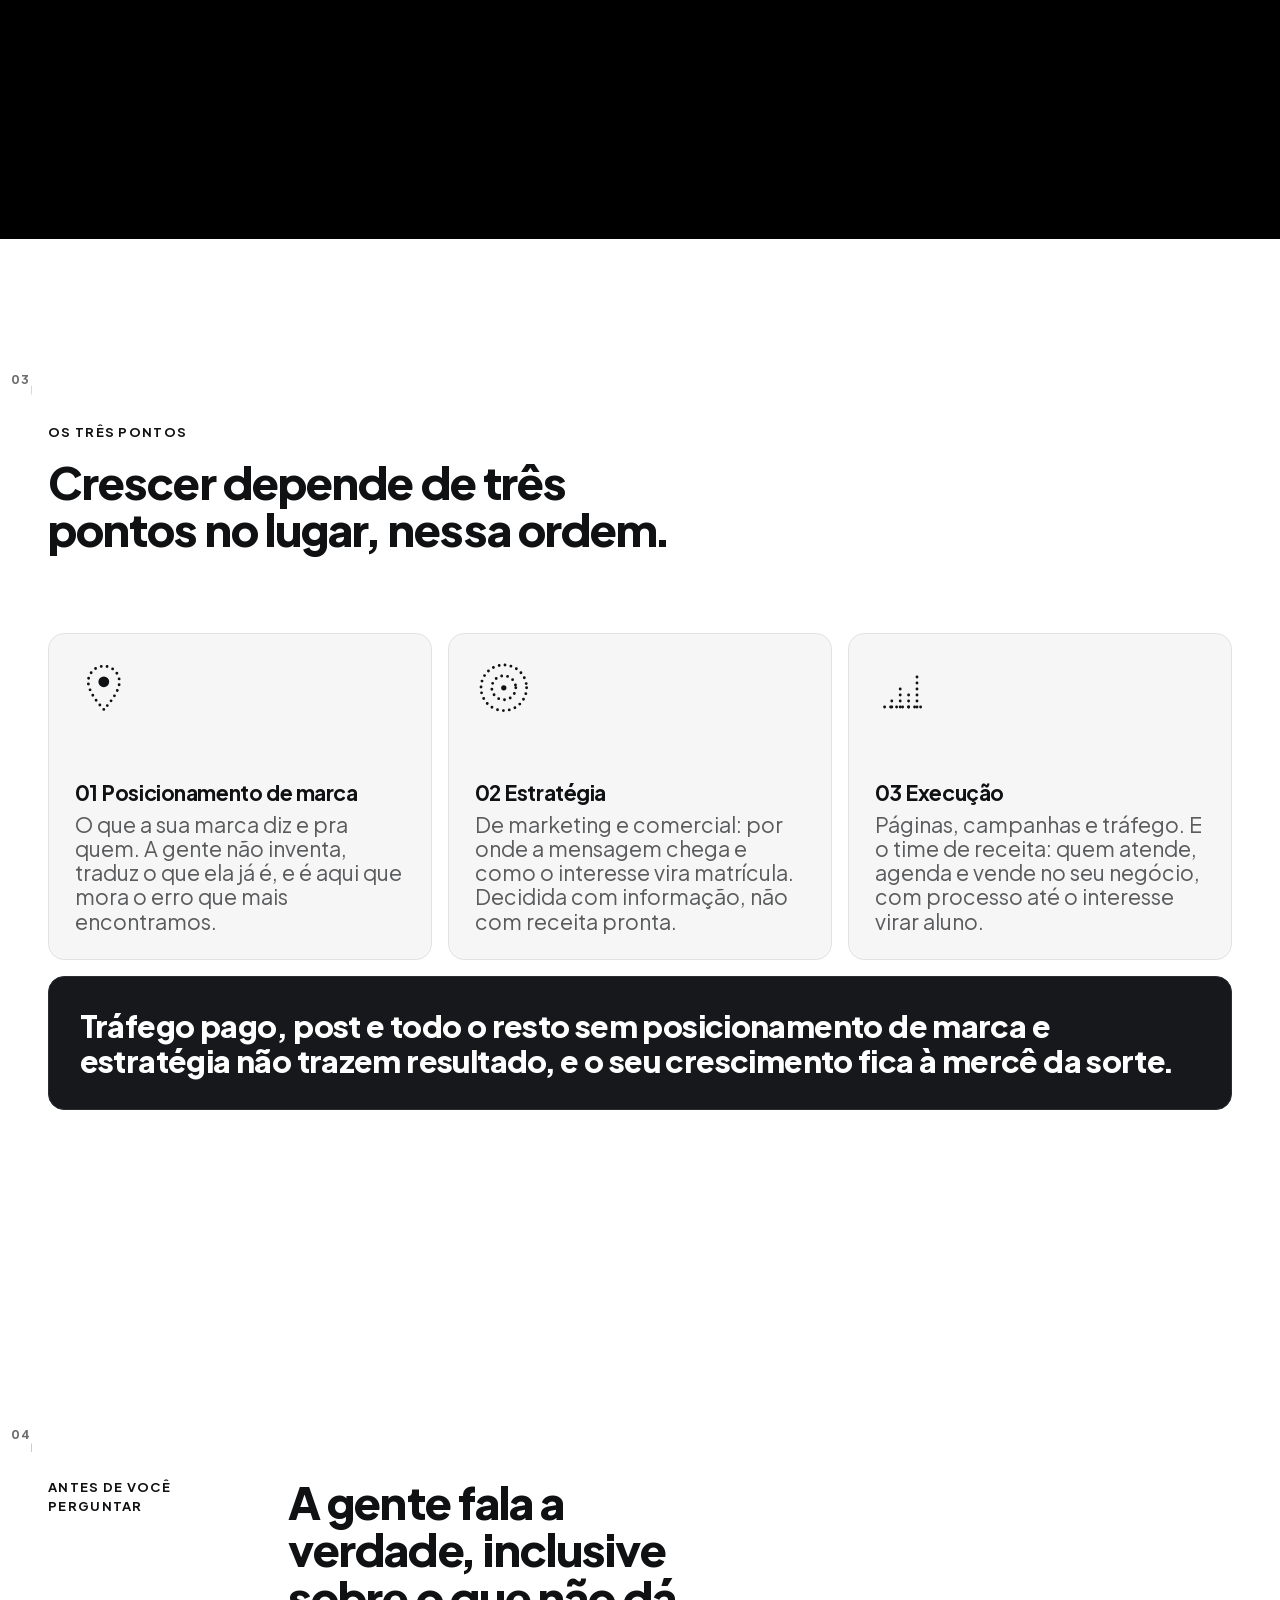
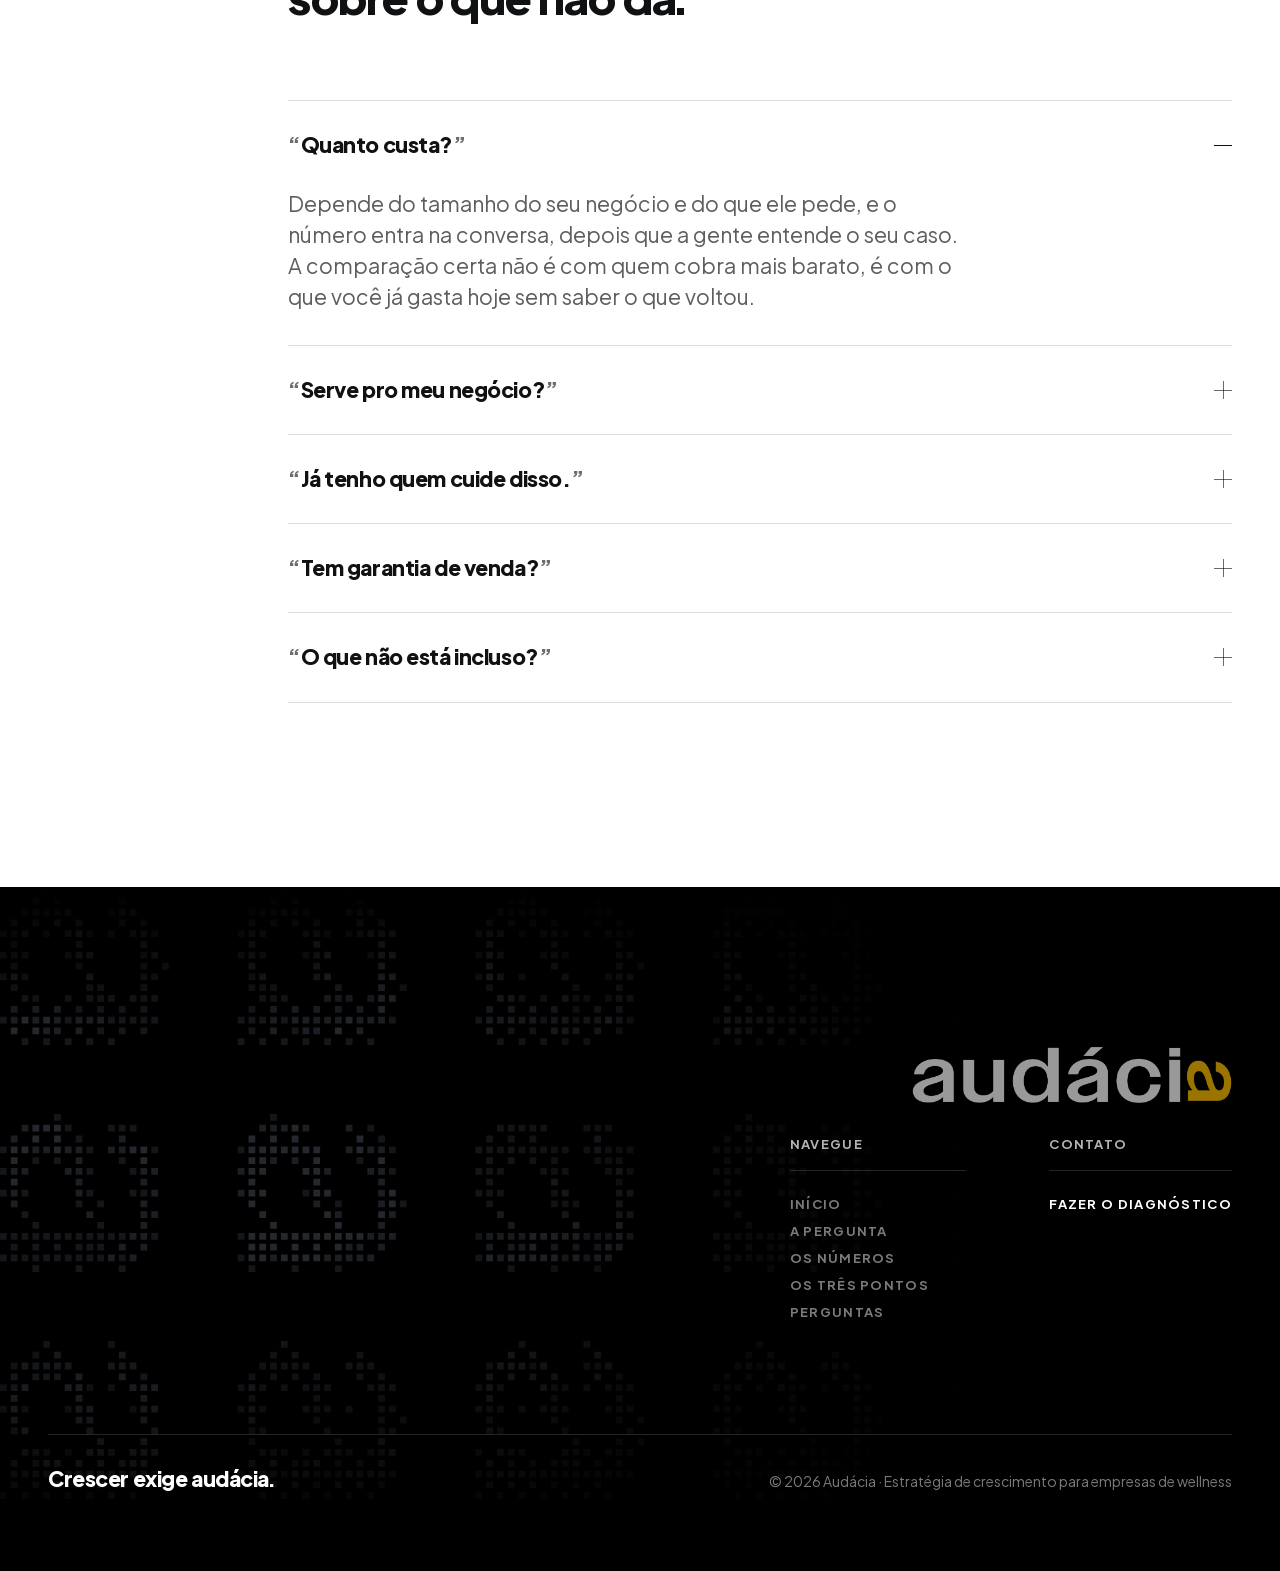
==== commit f99336d0: "Home v4 wellness (27/10/2026): tese interesse até matrícula, Serve pro meu negócio, caso 5.285 em 3 " ====
--- a/index.html
+++ b/index.html
@@ -3,18 +3,17 @@
 <head>
 <meta charset="utf-8">
 <meta name="viewport" content="width=device-width, initial-scale=1">
-<title>Audácia · Estratégia de crescimento</title>
-<meta name="description" content="Você tem coragem de saber a verdade sobre o seu crescimento? Estratégia de crescimento: posicionamento de marca, estratégia e execução.">
+<title>Audácia · Estratégia de crescimento para empresas de wellness</title>
+<meta name="description" content="Seu negócio está crescendo, ou só repondo quem sai? Estratégia de crescimento para empresas de wellness: posicionamento, estratégia, execução e o time de receita que transforma interesse em aluno.">
 <link rel="canonical" href="https://audacia.marketing/">
 
-<meta name="robots" content="noindex, nofollow">
 
 <meta property="og:type" content="website">
 <meta property="og:site_name" content="Audácia">
 <meta property="og:locale" content="pt_BR">
 <meta property="og:url" content="https://audacia.marketing/">
-<meta property="og:title" content="Audácia · Estratégia de crescimento">
-<meta property="og:description" content="Você tem coragem de saber a verdade sobre o seu crescimento?">
+<meta property="og:title" content="Audácia · Estratégia de crescimento para empresas de wellness">
+<meta property="og:description" content="Seu negócio está crescendo, ou só repondo quem sai?">
 <meta property="og:image" content="https://audacia.marketing/assets/marca/logo2.png">
 <meta name="twitter:card" content="summary_large_image">
 <meta name="theme-color" content="#000000">
@@ -94,16 +93,17 @@
   </header>
 
   <div class="miolo">
-    <p class="rotulo">Estratégia de crescimento</p>
+    <p class="rotulo">Para empresas de wellness</p>
 
     <div class="caixa-manchete">
 
-      <h1 class="manchete foco foco--sai">
-        <span class="linha">Crescer exige</span>
-        <span class="linha"><span class="acento">audácia.</span></span>
+      <h1 class="manchete manchete--pergunta foco foco--sai">
+        <span class="linha">Seu negócio está</span>
+        <span class="linha">crescendo<span class="pontuacao">,</span> ou só</span>
+        <span class="linha"><span class="acento">repondo quem sai?</span></span>
       </h1>
     </div>
-    <p class="descritor">Você tem coragem de saber a verdade sobre o seu crescimento?</p>
+    <p class="descritor">Se você precisa comprar aluno todo mês, sua casa está cheia de gente que vai embora no primeiro desconto do concorrente.</p>
 
     <p class="acoes-hero">
       <a class="botao botao--primario" href="https://audacia.marketing/diagnostico/?utm_source=site&amp;utm_medium=home&amp;utm_content=topo">Fazer o diagnóstico</a>
@@ -124,14 +124,14 @@
     <h2 class="rotulo entra" id="titulo-dor">A pergunta</h2>
 
     <div class="texto">
-      <p class="abertura foco foco--acende">Quando alguém tem o problema que você resolve, como essa pessoa chega até você?</p>
+      <p class="abertura foco foco--acende">Quando alguém tem o problema que você resolve<span class="pontuacao">,</span> como essa pessoa chega até você?</p>
 
       <div class="corpo">
-        <p>Muitos donos respondem: indicação.</p>
-        <p>Agora imagine que as indicações param no mês que vem. De onde viriam os próximos clientes?</p>
-      </div>
-
-      <p class="fecho">Se a resposta demorou, o seu crescimento está nas mãos dos outros.</p>
+        <p>Quase todo dono responde rápido: indicação, Instagram, anúncio.</p>
+        <p>A pergunta difícil vem depois: de quem pediu preço ou fez uma aula no último mês, quantos viraram aluno?</p>
+      </div>
+
+      <p class="fecho">Se a resposta demorou<span class="pontuacao">,</span> é nesse trecho que o seu dinheiro vaza<span class="pontuacao">.</span></p>
     </div>
   </div>
 </section>
@@ -146,7 +146,7 @@
         <p class="rotulo entra">Resultado de cliente real</p>
         <div>
 
-          <h2 class="abertura entra entra--tarde" id="titulo-numeros">Não é alcance. É gente querendo comprar.</h2>
+          <h2 class="abertura entra entra--tarde" id="titulo-numeros">Não é alcance<span class="pontuacao">.</span> É gente querendo treinar<span class="pontuacao">.</span></h2>
           <p class="contador">Quatro provas <span class="traco" aria-hidden="true"></span></p>
         </div>
       </div>
@@ -158,10 +158,10 @@
       <div class="caixa-manchete entra entra--cena">
         <h3 class="manchete">
           <span class="cifra">5.285</span>
-          <span class="unidade">inscritos em 4 dias</span>
+          <span class="unidade">inscritos em 3 dias</span>
         </h3>
       </div>
-      <p class="descritor">Uma única ação. De 6.678 pessoas que entraram na página, 8 em cada 10 se inscreveram. O volume estourou a capacidade do time comercial de atender todo mundo, e é por isso que a gente não para no contato: monta o caminho até a venda.</p>
+      <p class="descritor">Uma única ação. De 6.678 pessoas que entraram na página, 8 em cada 10 se inscreveram. O volume estourou a capacidade do time comercial de atender todo mundo, e é por isso que a gente não para no interesse: monta o caminho até a matrícula.</p>
     </li>
 
     <li class="quadro quadro--2">
@@ -173,7 +173,7 @@
           <span class="unidade">contatos gerados</span>
         </h3>
       </div>
-      <p class="descritor">10 mil deles só em 2026. Gente pedindo pra ser atendida, não curtida no Instagram. Seguidor não é cliente.</p>
+      <p class="descritor">10 mil deles só em 2026. Gente pedindo pra ser atendida, não curtida no Instagram. Seguidor não é aluno.</p>
     </li>
 
     <li class="quadro quadro--3">
@@ -233,7 +233,7 @@
 
     <div class="cabecalho">
       <p class="rotulo entra">Os três pontos</p>
-      <h2 class="abertura foco foco--acende" id="titulo-fazemos">Crescer depende de três pontos no lugar, nessa ordem.</h2>
+      <h2 class="abertura foco foco--acende" id="titulo-fazemos">Crescer depende de três pontos no lugar<span class="pontuacao">,</span> nessa ordem<span class="pontuacao">.</span></h2>
     </div>
 
     <ul class="grade grade--elos">
@@ -247,17 +247,17 @@
       <li class="celula">
         <svg class="icone" viewBox="0 0 48 48" aria-hidden="true"><use href="#ic-estrategia"/></svg>
         <span></span>
-        <p class="texto-celula"><span class="nome">02 Estratégia</span>Por onde essa mensagem chega até quem tem o problema que você resolve. Decidida com informação do seu negócio, não com receita pronta.</p>
+        <p class="texto-celula"><span class="nome">02 Estratégia</span>De marketing e comercial: por onde a mensagem chega e como o interesse vira matrícula. Decidida com informação, não com receita pronta.</p>
       </li>
 
       <li class="celula">
         <svg class="icone" viewBox="0 0 48 48" aria-hidden="true"><use href="#ic-medicao"/></svg>
         <span></span>
-        <p class="texto-celula"><span class="nome">03 Execução</span>Tráfego, conteúdo, página e processo comercial, até a conversa virar venda.</p>
+        <p class="texto-celula"><span class="nome">03 Execução</span>Páginas, campanhas e tráfego. E o time de receita: quem atende, agenda e vende no seu negócio, com processo até o interesse virar aluno.</p>
       </li>
 
       <li class="celula celula--ancora contexto-escuro">
-        <p class="fecho">Tráfego pago, post e todo o resto sem posicionamento de marca e estratégia não trazem resultado, e o seu crescimento fica à mercê da sorte.</p>
+        <p class="fecho">Tráfego pago, post e todo o resto sem posicionamento de marca e estratégia não trazem resultado<span class="pontuacao">,</span> e o seu crescimento fica à mercê da sorte<span class="pontuacao">.</span></p>
       </li>
 
     </ul>
@@ -276,12 +276,17 @@
     <p class="rotulo entra">Antes de você perguntar</p>
 
     <div class="coluna">
-      <h2 class="abertura foco foco--acende" id="titulo-perguntas">A gente fala a verdade, inclusive sobre o que não dá.</h2>
+      <h2 class="abertura foco foco--acende" id="titulo-perguntas">A gente fala a verdade<span class="pontuacao">,</span> inclusive sobre o que não dá<span class="pontuacao">.</span></h2>
 
       <div class="lista">
         <details class="item" name="perguntas" open>
           <summary class="pergunta"><span><span class="aspa">“</span>Quanto custa?<span class="aspa">”</span></span><span class="marcador" aria-hidden="true"></span></summary>
-          <p class="resposta">Depende do que o seu caso pede, e o número entra na conversa. A comparação certa não é com quem cobra mais barato, é com o que você já gasta hoje sem saber o que voltou.</p>
+          <p class="resposta">Depende do tamanho do seu negócio e do que ele pede, e o número entra na conversa, depois que a gente entende o seu caso. A comparação certa não é com quem cobra mais barato, é com o que você já gasta hoje sem saber o que voltou.</p>
+        </details>
+
+        <details class="item" name="perguntas">
+          <summary class="pergunta"><span><span class="aspa">“</span>Serve pro meu negócio?<span class="aspa">”</span></span><span class="marcador" aria-hidden="true"></span></summary>
+          <p class="resposta">Se ele é de wellness, serve: academia, box, estúdio de pilates, funcional ou yoga, luta, dança, natação, clínica esportiva, arena ou clube, grande ou pequeno. Só não serve pra quem não quer ouvir a verdade sobre o próprio negócio.</p>
         </details>
 
         <details class="item" name="perguntas">
@@ -291,12 +296,12 @@
 
         <details class="item" name="perguntas">
           <summary class="pergunta"><span><span class="aspa">“</span>Tem garantia de venda?<span class="aspa">”</span></span><span class="marcador" aria-hidden="true"></span></summary>
-          <p class="resposta">Não. A gente não promete resultado, porque venda depende também do seu comercial, e quem promete antes de olhar o seu negócio está chutando. O que a gente garante é processo: a estrutura montada e você sabendo, toda semana, o que está acontecendo.</p>
+          <p class="resposta">Não. A gente não promete matrícula nem resultado, porque venda depende também do seu time, e quem promete antes de olhar o seu negócio está chutando. A gente promete o caminho: a estrutura montada e os números de antes e depois na sua mão.</p>
         </details>
 
         <details class="item" name="perguntas">
           <summary class="pergunta"><span><span class="aspa">“</span>O que não está incluso?<span class="aspa">”</span></span><span class="marcador" aria-hidden="true"></span></summary>
-          <p class="resposta">Verba de mídia é sua e vai no seu cartão. Filmagem em campo não entra. E quem conversa com o cliente é o seu time: a gente desenha o processo pra conversa virar venda, mas não atende no seu lugar.</p>
+          <p class="resposta">Verba de mídia é sua e vai no seu cartão. Filmagem em campo e o post do dia a dia não entram: nas redes, a gente entra pela estratégia. E quem atende e vende é o seu time: a gente estrutura o processo e as ferramentas, mas não atende no seu lugar.</p>
         </details>
       </div>
     </div>
@@ -329,8 +334,8 @@
 
   <div class="rodape-legal">
     <div class="secao-miolo rodape-legal-miolo">
-      <p class="fecho">Crescer exige audácia.</p>
-      <p class="microcopy">© 2026 Audácia</p>
+      <p class="fecho">Crescer exige audácia<span class="pontuacao">.</span></p>
+      <p class="microcopy">© 2026 Audácia · Estratégia de crescimento para empresas de wellness</p>
     </div>
   </div>
 </footer>
--- a/style.css
+++ b/style.css
@@ -1371,3 +1371,6 @@
 /* rodada 2 (13/10): nos três pontos, o texto embaixo do nome fica fino; só o nome pesa */
 .grade--elos .texto-celula { font-weight: var(--peso-regular, 400); }
 .grade--elos .texto-celula .nome { font-weight: var(--peso-negrito); margin-bottom: 0.35em; }
+
+/* 27/10: vírgula e ponto dos títulos grandes colados na palavra (a 800 eles ficam soltos) */
+.pontuacao { margin-left: -0.1em; }
